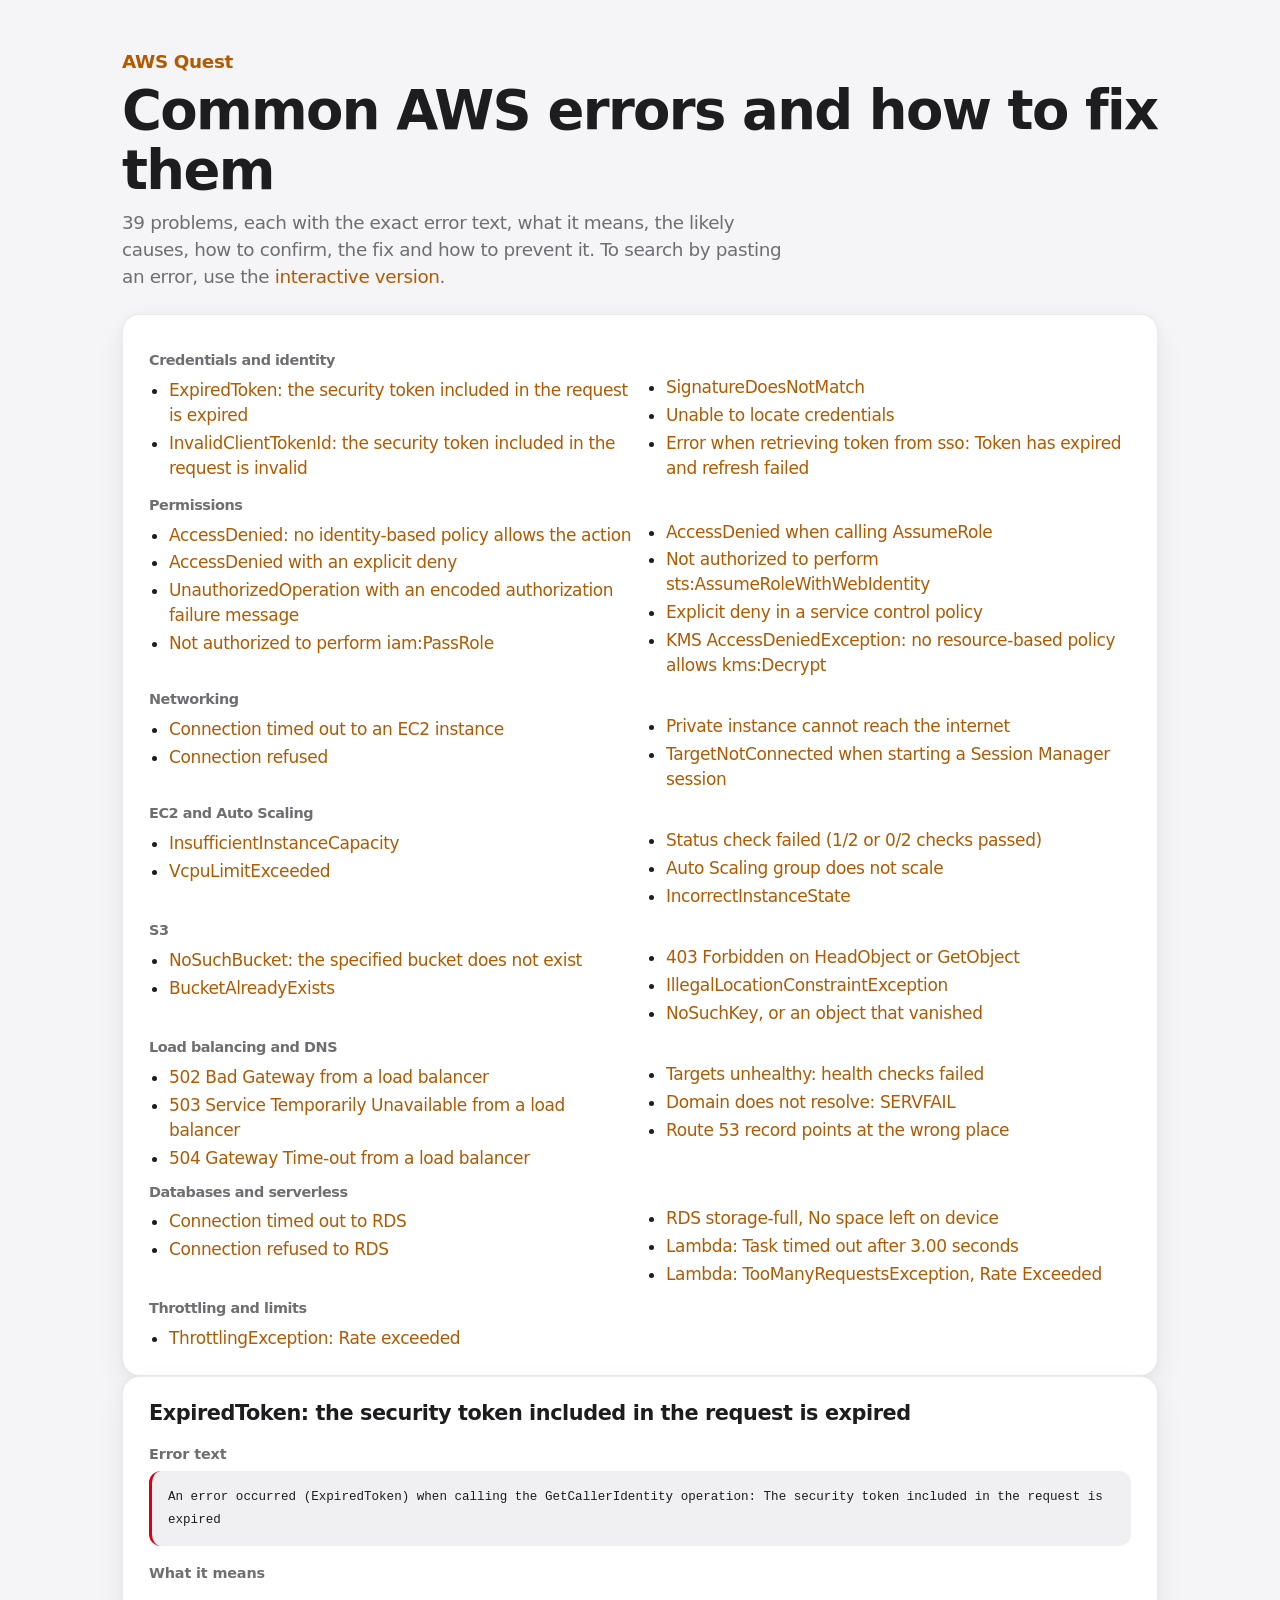
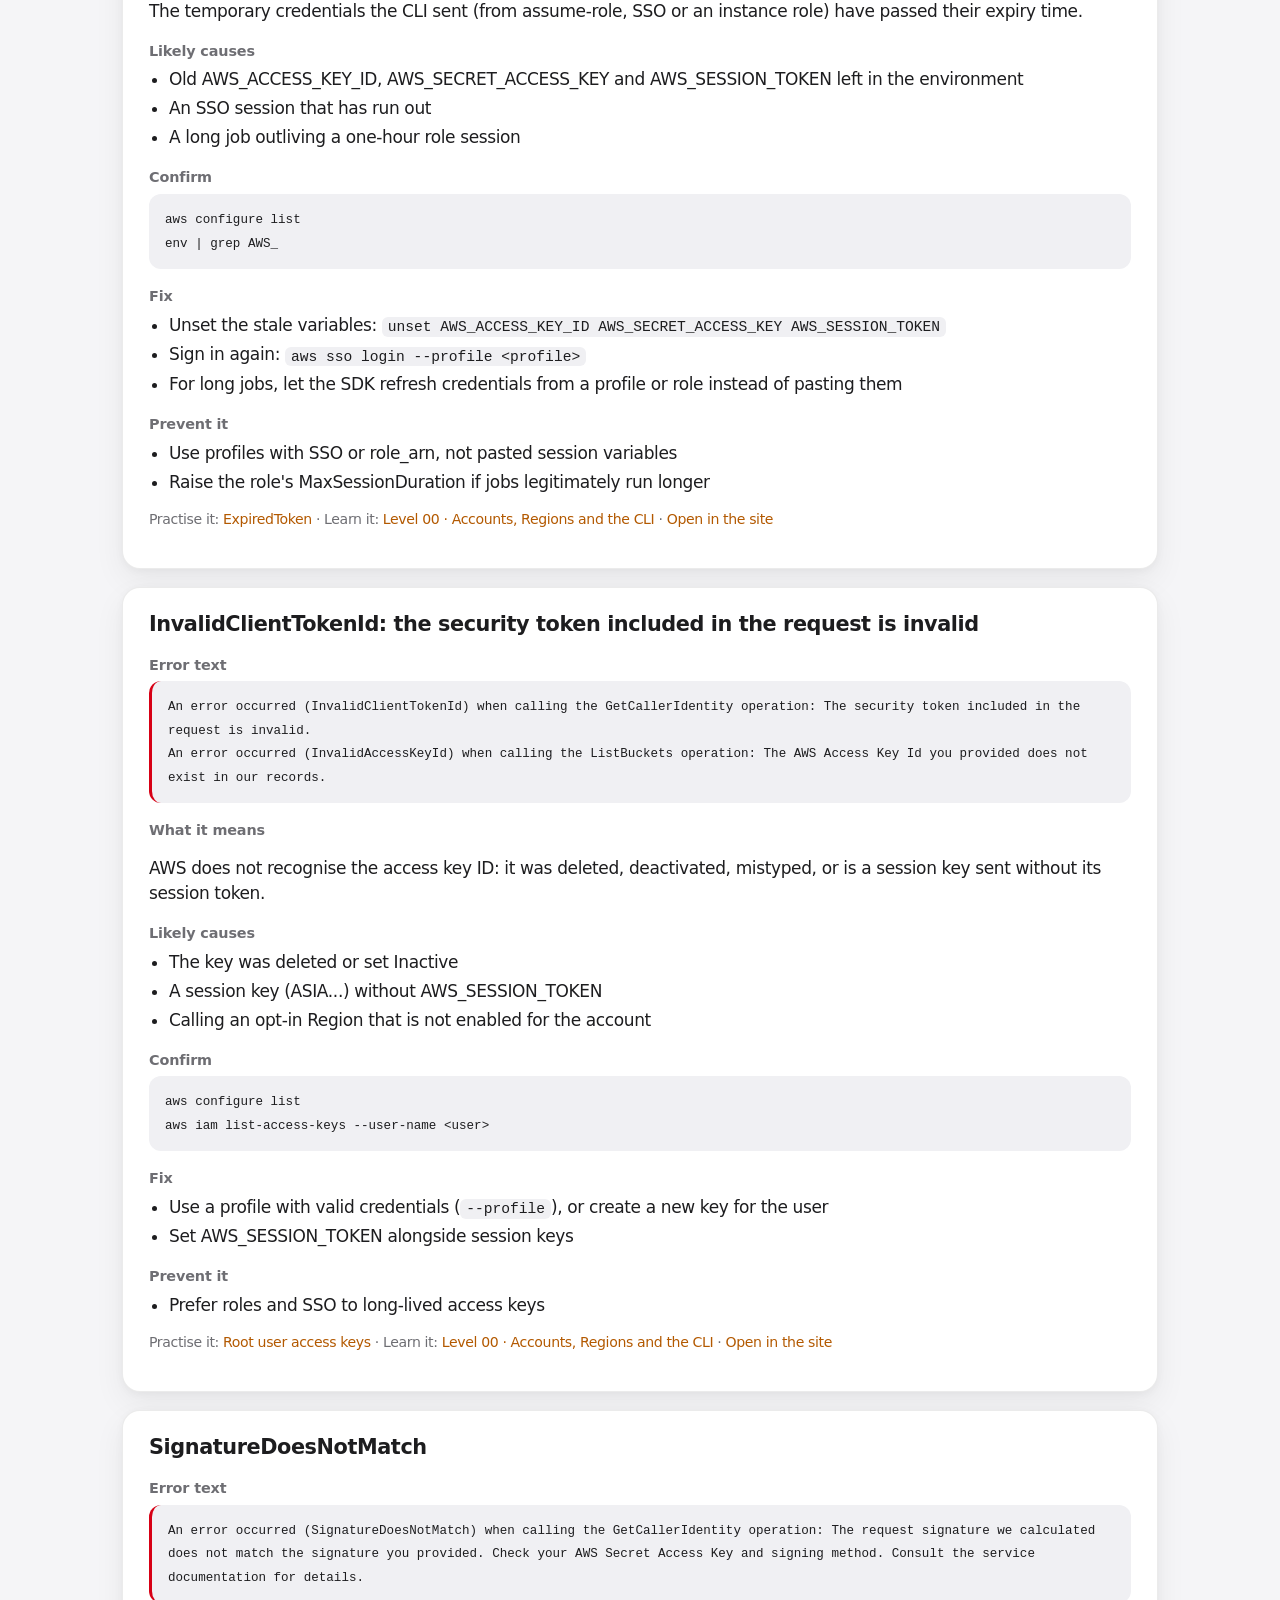
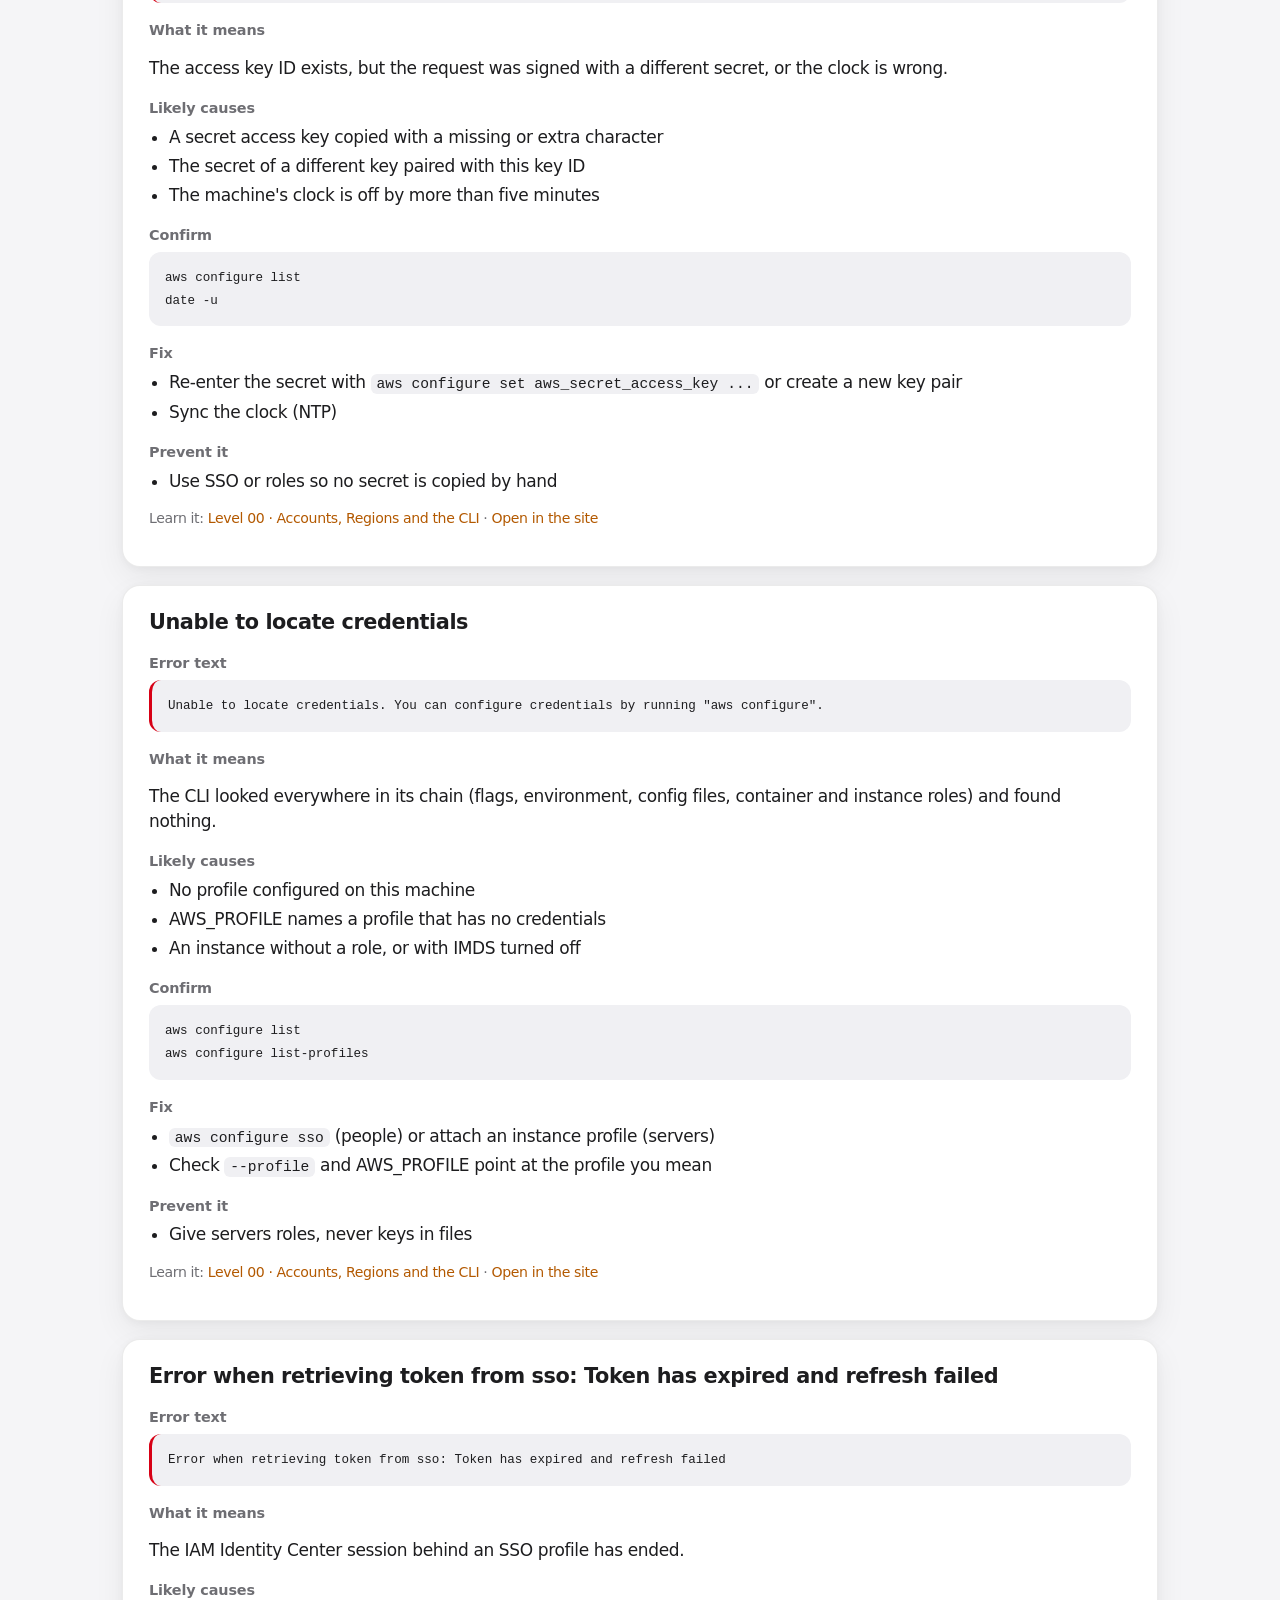
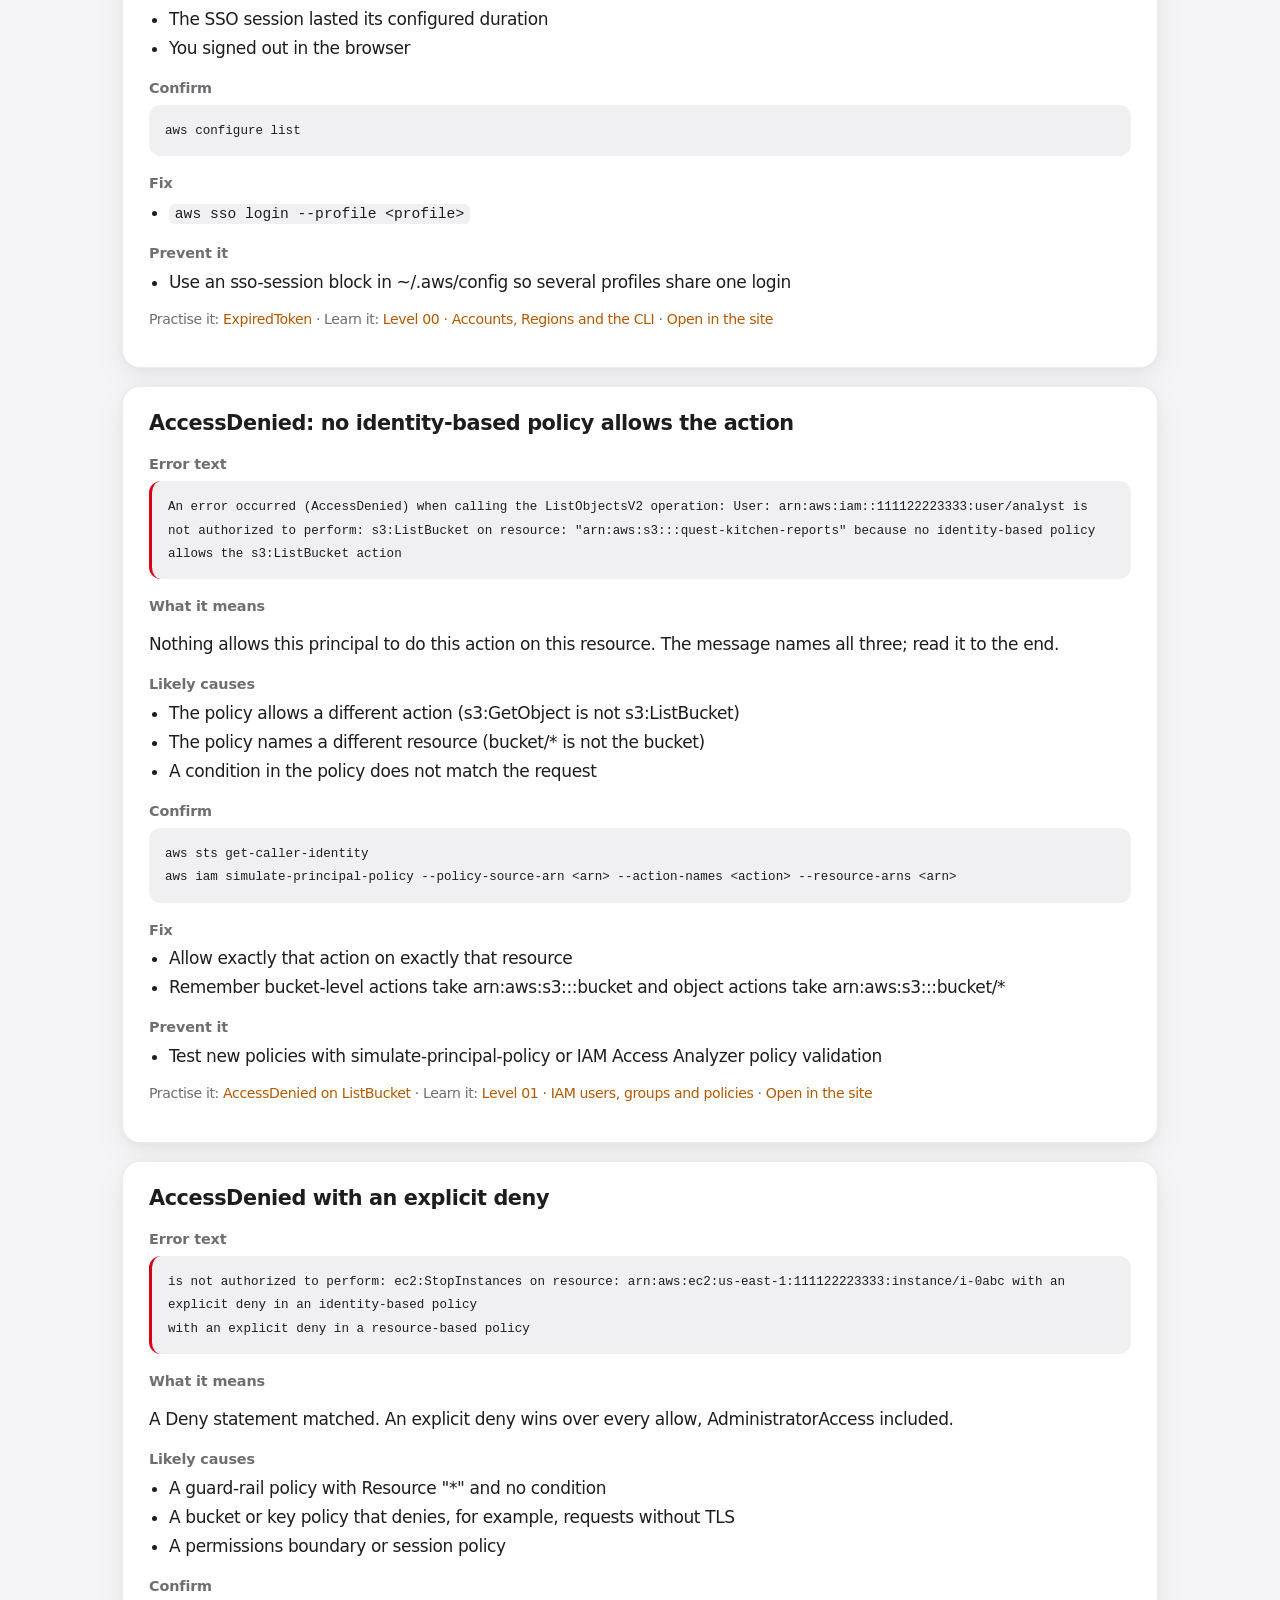
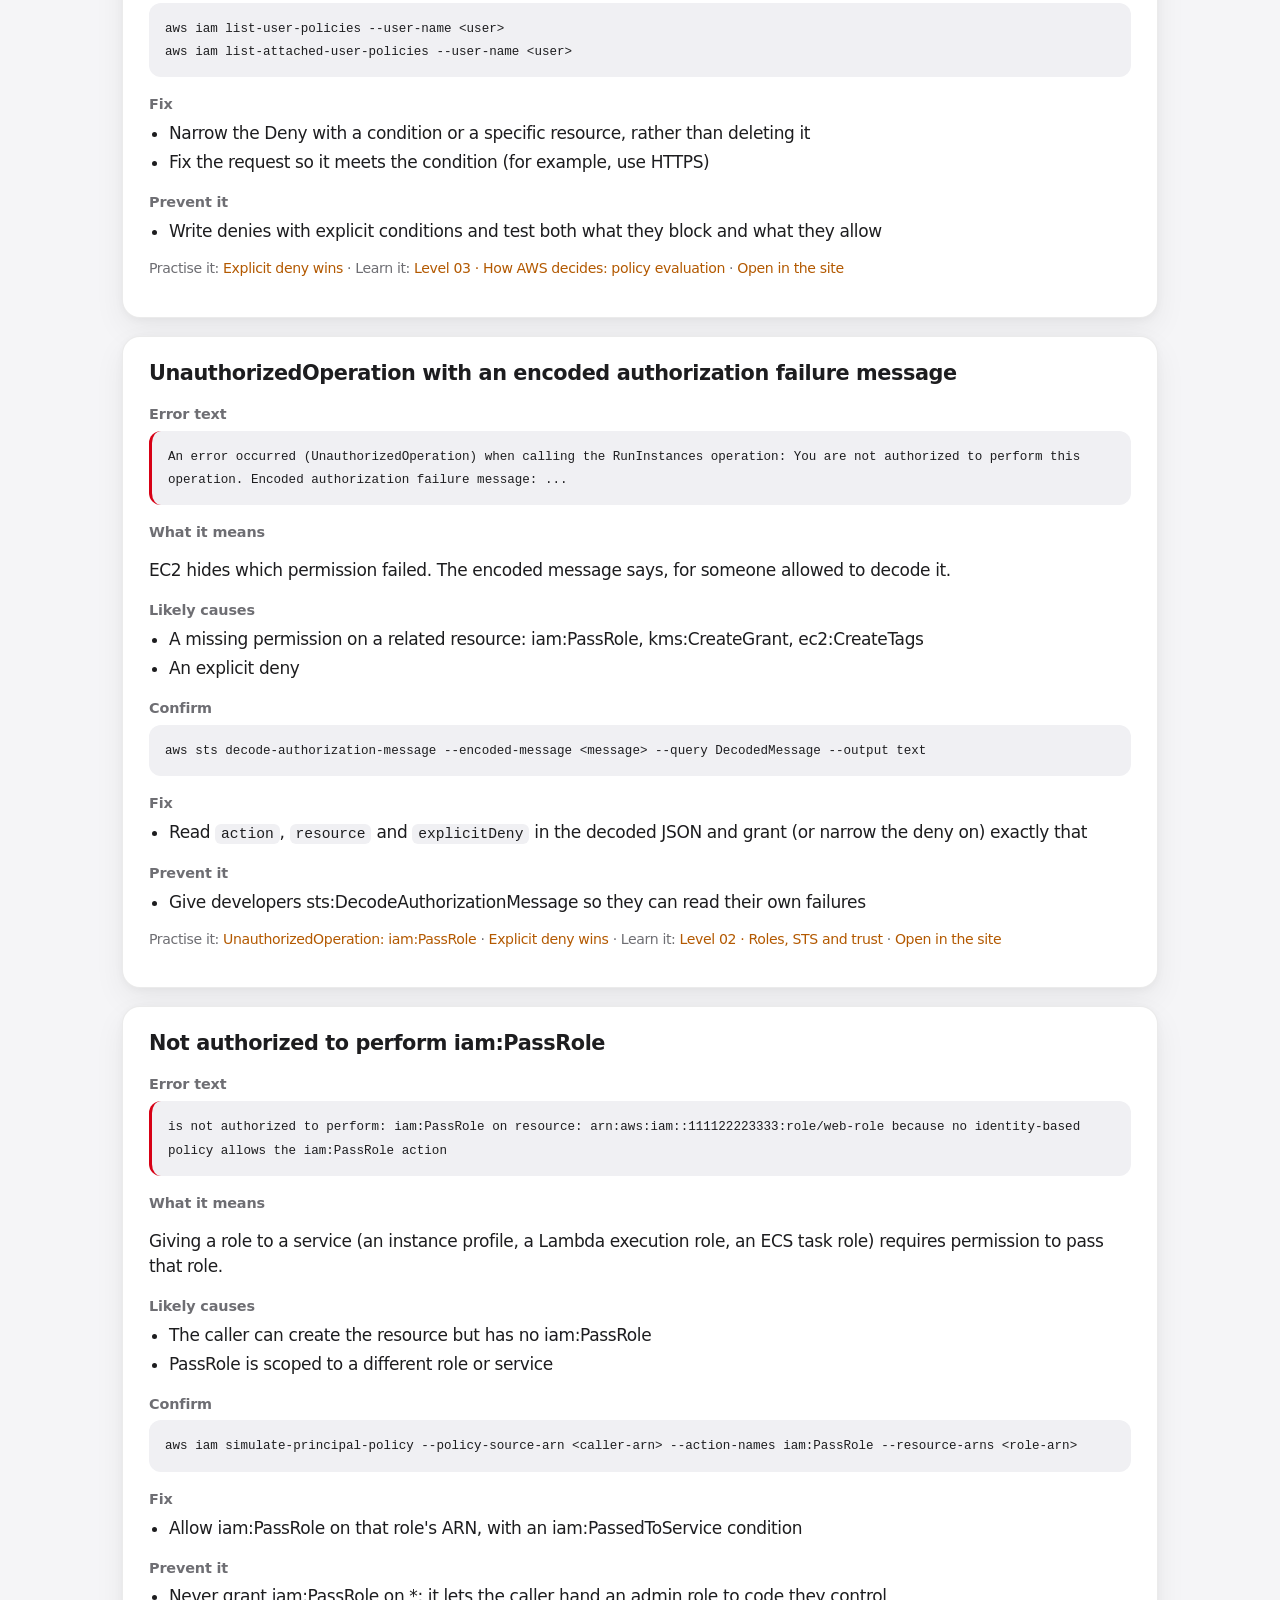
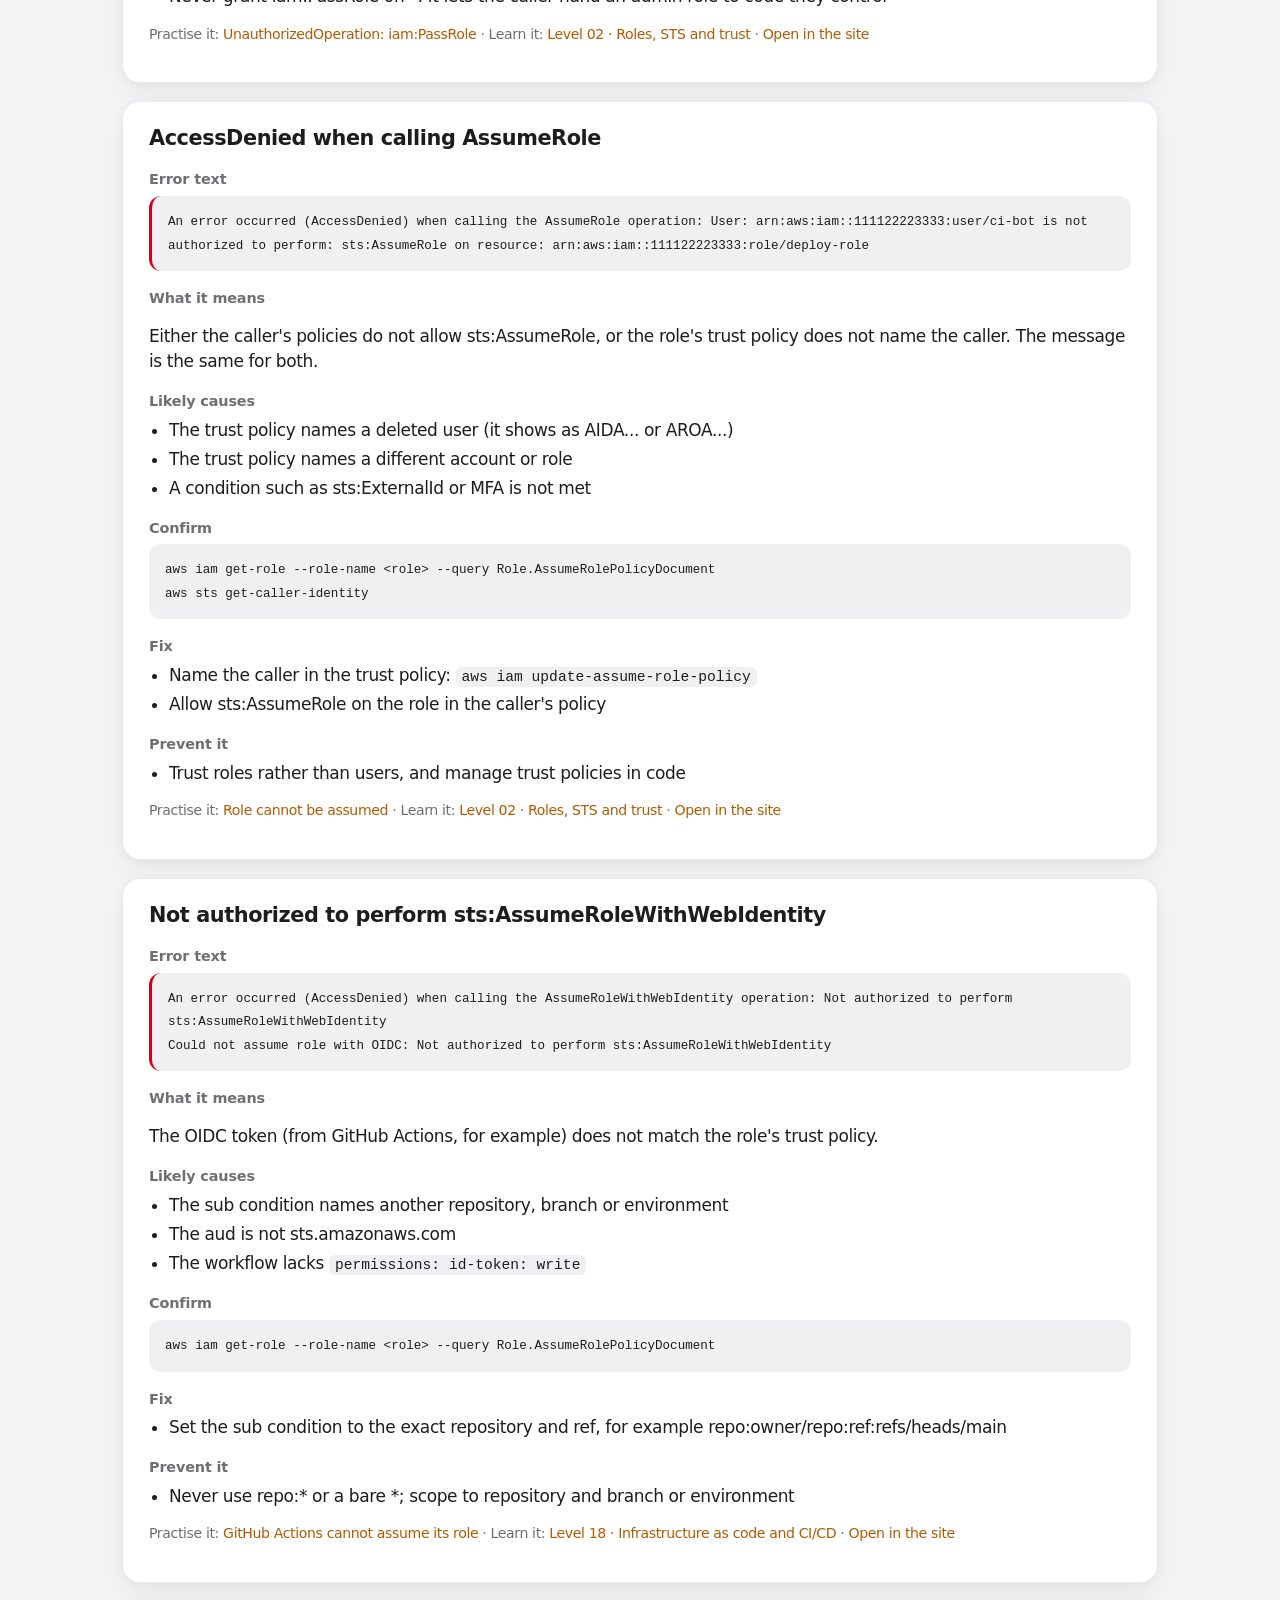
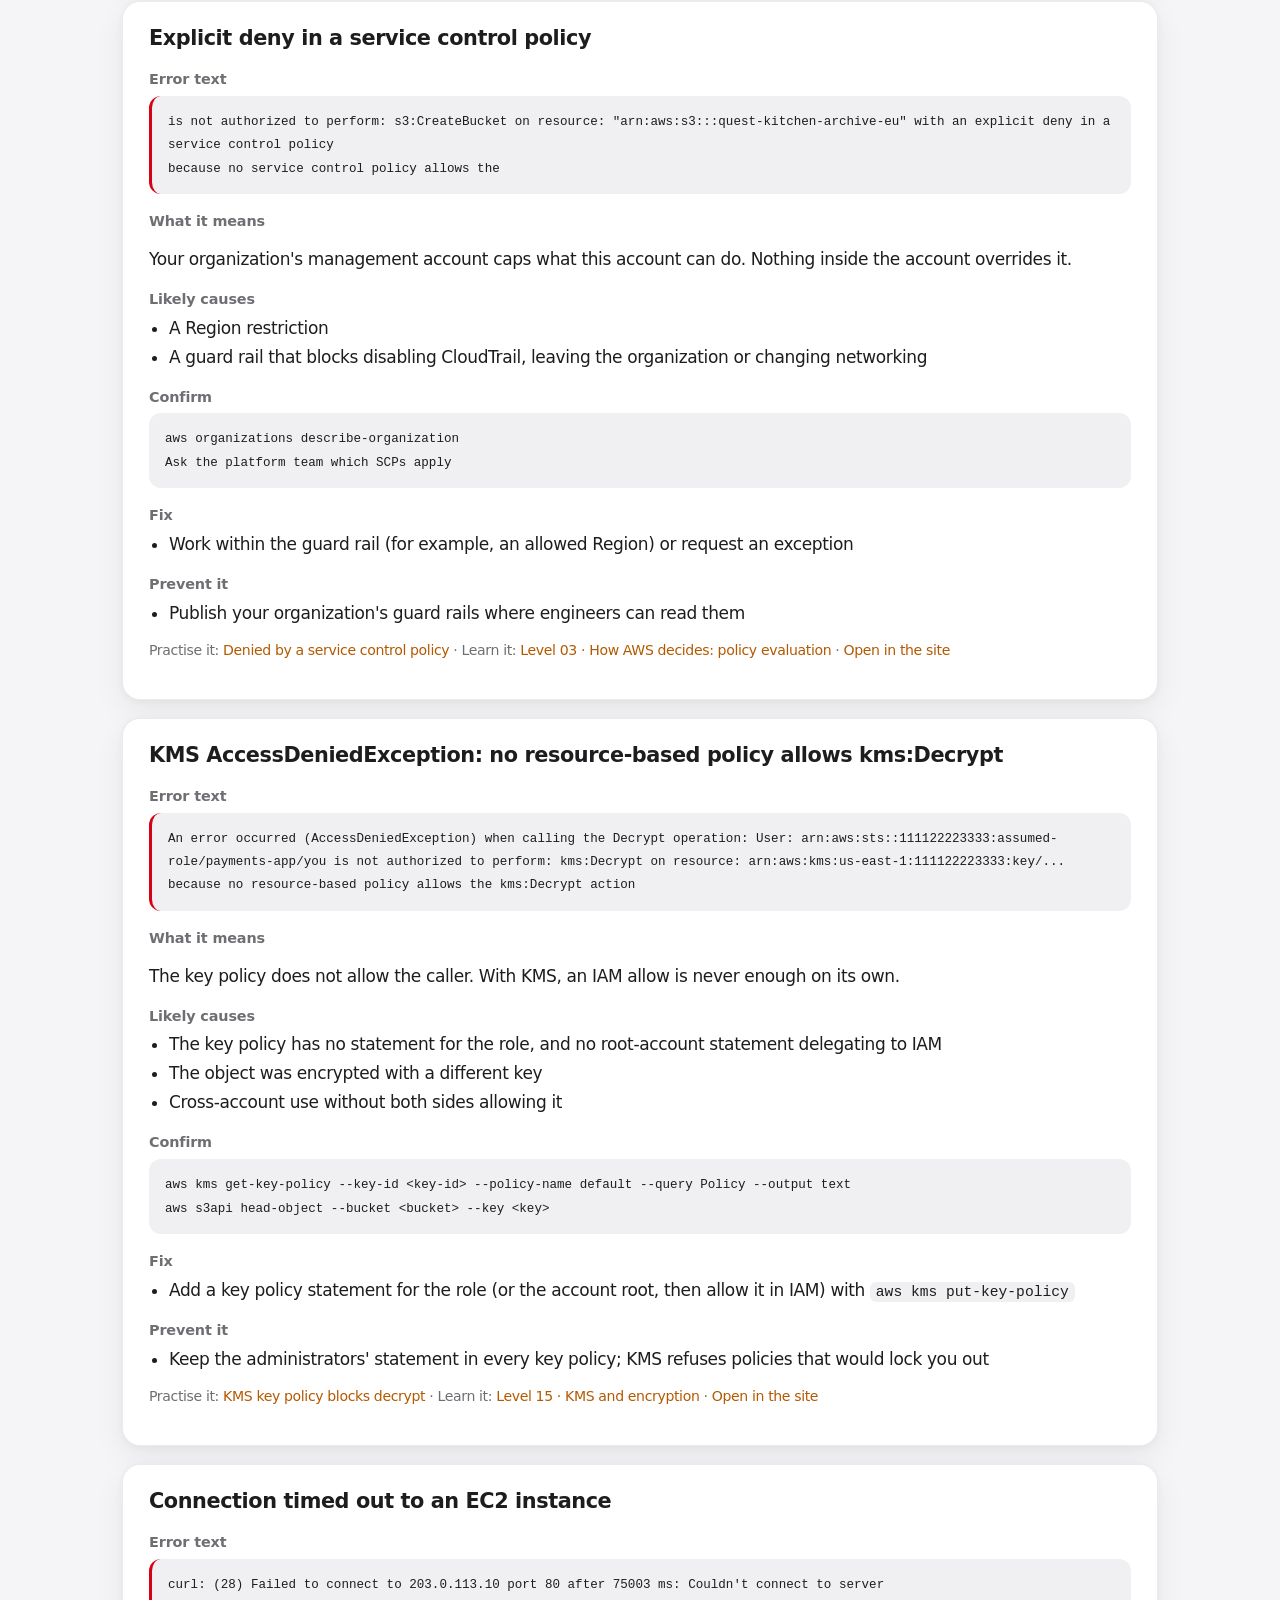
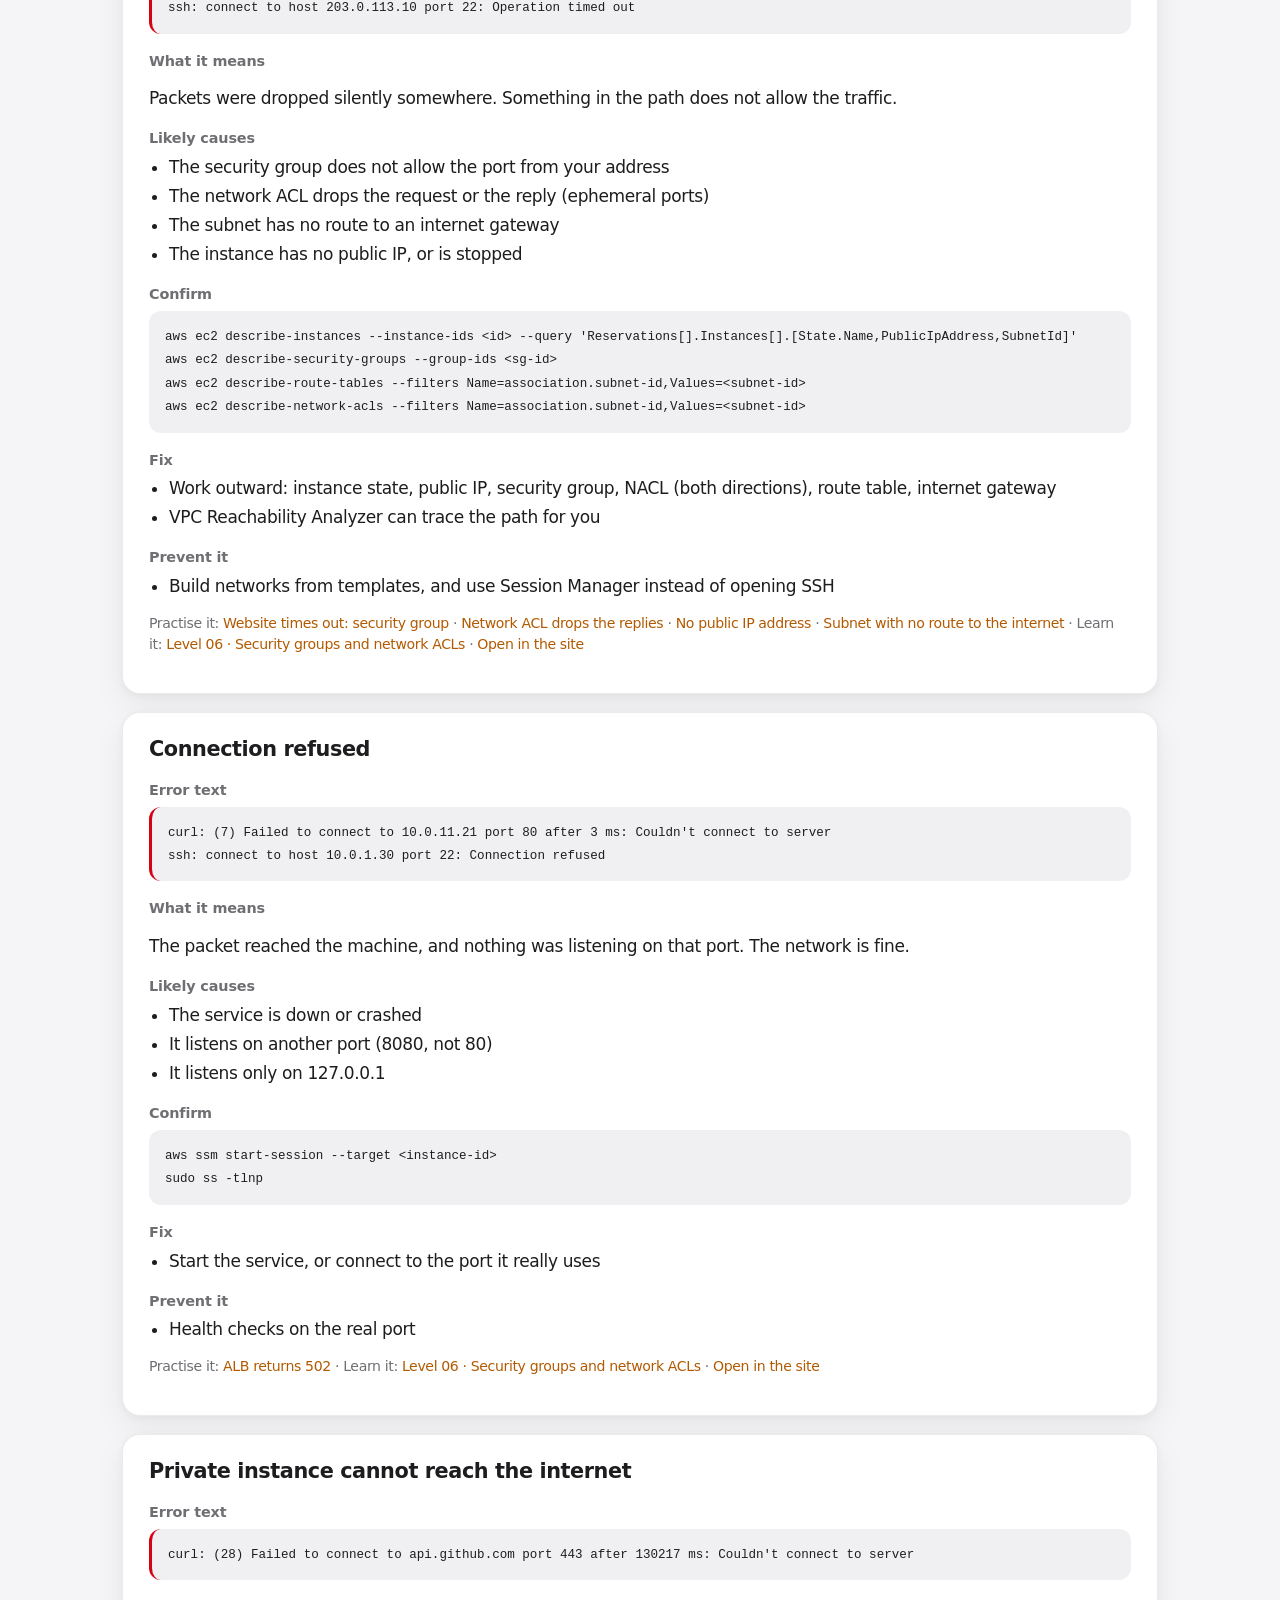
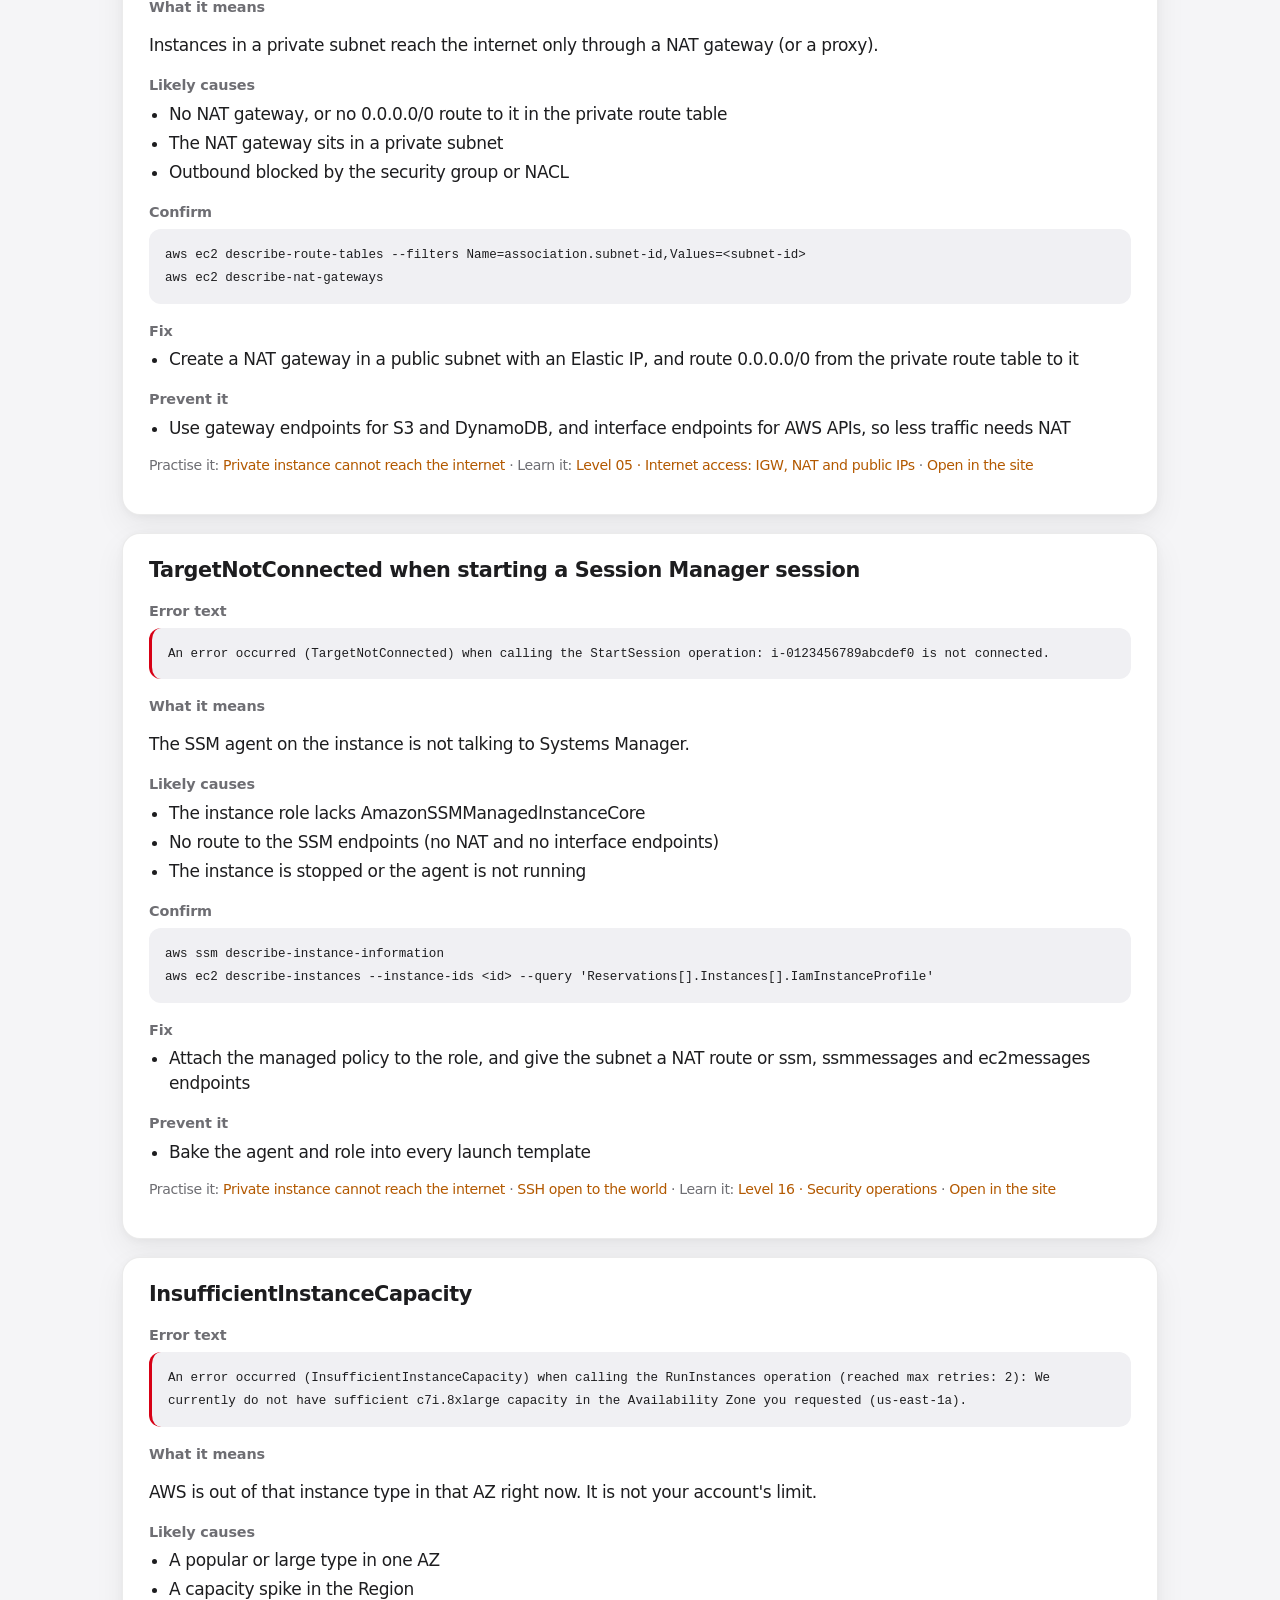
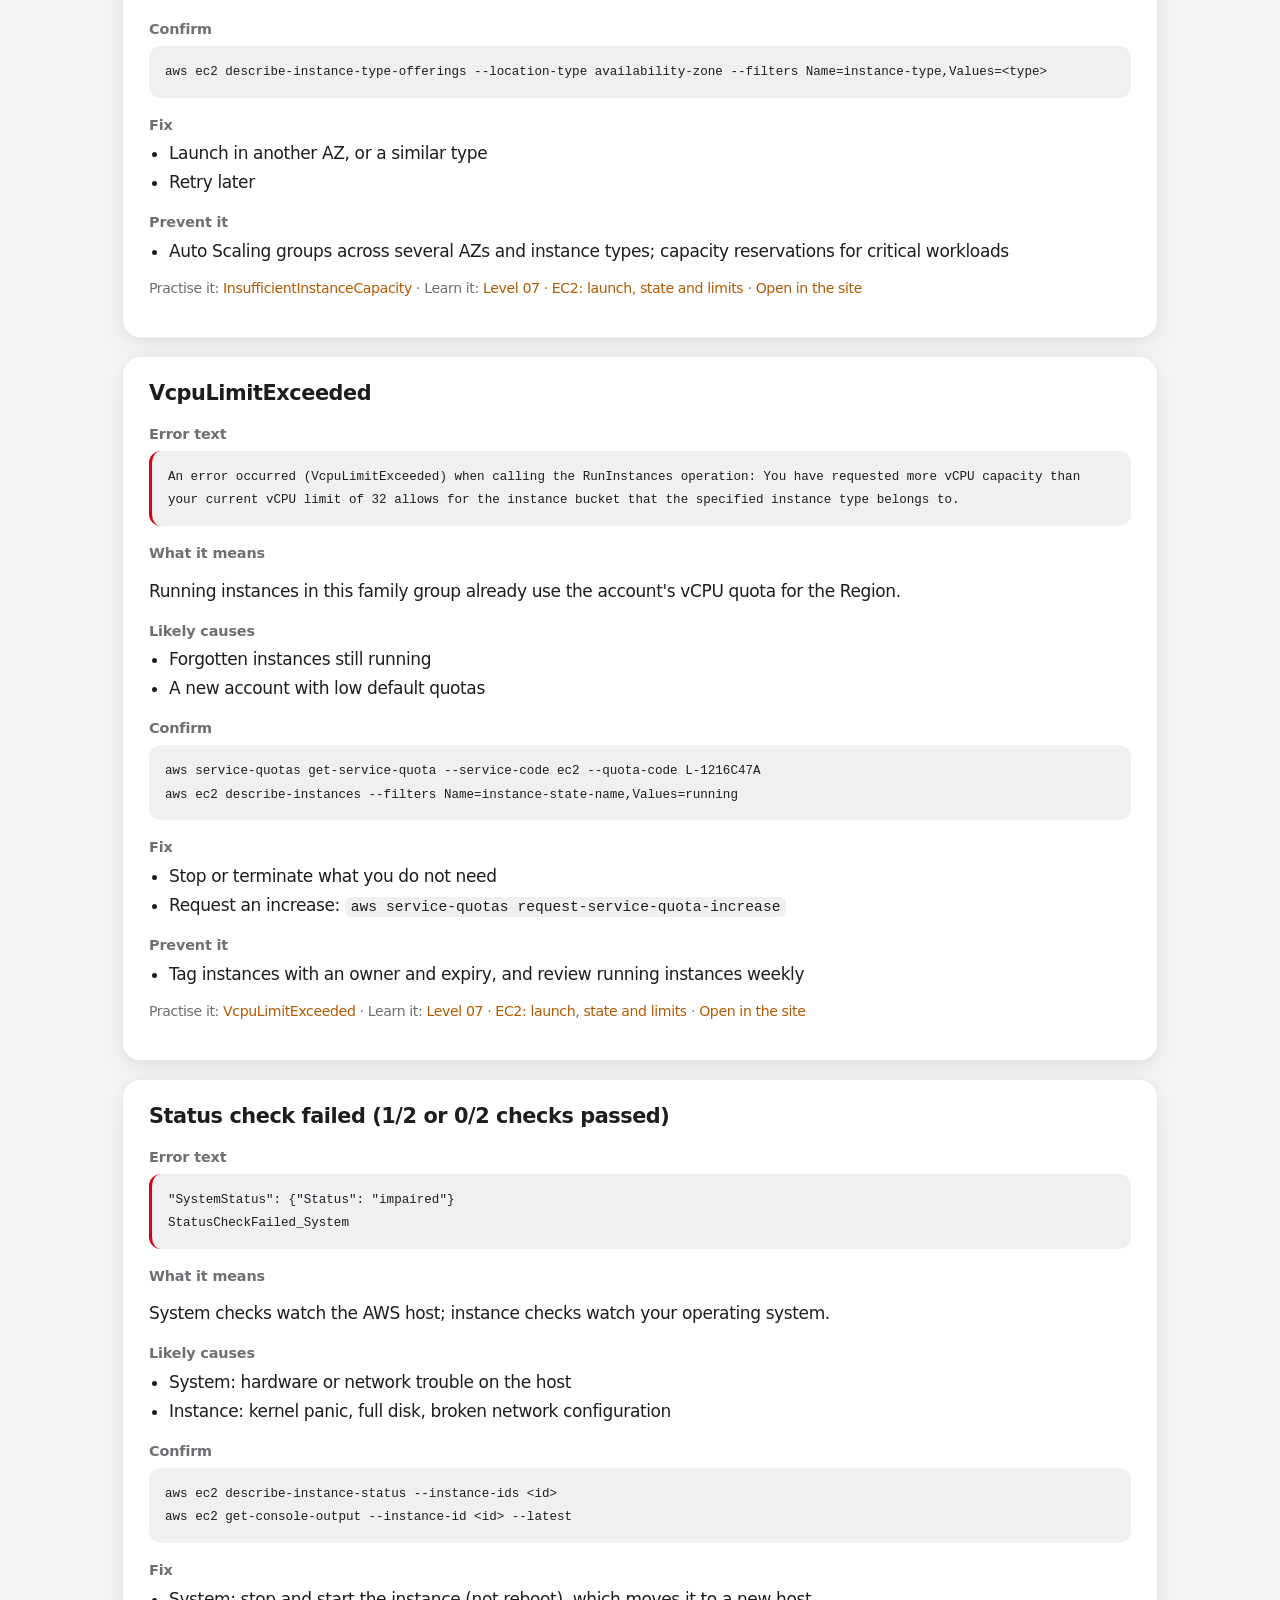
==== site/problems.html @ a62d34b9 "Add the AWS Quest site: simulated account, policy X-ray, troubleshooting reference A static site in " ====
<!doctype html>
<html lang="en">
<head>
  <meta charset="utf-8">
  <meta name="viewport" content="width=device-width, initial-scale=1">
  <meta http-equiv="Content-Security-Policy" content="default-src 'self'; script-src 'self'; style-src 'self'; img-src 'self' data:; connect-src 'none'; base-uri 'none'; form-action 'none'">
  <title>Common AWS errors and how to fix them · AWS Quest</title>
  <meta name="description" content="What common AWS errors mean and how to fix them: AccessDenied, ExpiredToken, UnauthorizedOperation, iam:PassRole, connection timeouts, ALB 502/503/504, NoSuchBucket, KMS AccessDeniedException, Lambda timeouts and more.">
  <meta property="og:type" content="article">
  <meta property="og:title" content="Common AWS errors and how to fix them">
  <meta property="og:description" content="Each AWS error with its exact text, cause, how to confirm, the fix and how to prevent it.">
  <meta property="og:url" content="https://sandeepkomal.github.io/AWS/problems.html">
  <link rel="canonical" href="https://sandeepkomal.github.io/AWS/problems.html">
  <link rel="stylesheet" href="style.css">
  <link rel="icon" href="logo.svg" type="image/svg+xml">
</head>
<body>
<main class="wrap problems">
<p class="eyebrow"><a href="index.html">AWS Quest</a></p>
<h1>Common AWS errors and how to fix them</h1>
<p class="lede">39 problems, each with the exact error text, what it means, the likely causes, how to confirm, the fix and how to prevent it. To search by pasting an error, use the <a href="index.html#doctor">interactive version</a>.</p>
<nav class="card problems-index" aria-label="Problems">
<h2>Credentials and identity</h2>
<ul><li><a href="#expired-token">ExpiredToken: the security token included in the request is expired</a></li><li><a href="#invalid-client-token-id">InvalidClientTokenId: the security token included in the request is invalid</a></li><li><a href="#signature-mismatch">SignatureDoesNotMatch</a></li><li><a href="#unable-to-locate-credentials">Unable to locate credentials</a></li><li><a href="#sso-token-expired">Error when retrieving token from sso: Token has expired and refresh failed</a></li></ul>
<h2>Permissions</h2>
<ul><li><a href="#access-denied-identity">AccessDenied: no identity-based policy allows the action</a></li><li><a href="#access-denied-explicit">AccessDenied with an explicit deny</a></li><li><a href="#unauthorized-operation-encoded">UnauthorizedOperation with an encoded authorization failure message</a></li><li><a href="#passrole">Not authorized to perform iam:PassRole</a></li><li><a href="#assume-role-denied">AccessDenied when calling AssumeRole</a></li><li><a href="#web-identity-denied">Not authorized to perform sts:AssumeRoleWithWebIdentity</a></li><li><a href="#scp-denied">Explicit deny in a service control policy</a></li><li><a href="#kms-access-denied">KMS AccessDeniedException: no resource-based policy allows kms:Decrypt</a></li></ul>
<h2>Networking</h2>
<ul><li><a href="#connection-timed-out">Connection timed out to an EC2 instance</a></li><li><a href="#connection-refused">Connection refused</a></li><li><a href="#nat-no-internet">Private instance cannot reach the internet</a></li><li><a href="#ssm-not-connected">TargetNotConnected when starting a Session Manager session</a></li></ul>
<h2>EC2 and Auto Scaling</h2>
<ul><li><a href="#insufficient-capacity">InsufficientInstanceCapacity</a></li><li><a href="#vcpu-limit">VcpuLimitExceeded</a></li><li><a href="#status-check-failed">Status check failed (1/2 or 0/2 checks passed)</a></li><li><a href="#asg-not-scaling">Auto Scaling group does not scale</a></li><li><a href="#incorrect-instance-state">IncorrectInstanceState</a></li></ul>
<h2>S3</h2>
<ul><li><a href="#no-such-bucket">NoSuchBucket: the specified bucket does not exist</a></li><li><a href="#bucket-already-exists">BucketAlreadyExists</a></li><li><a href="#s3-403-forbidden">403 Forbidden on HeadObject or GetObject</a></li><li><a href="#illegal-location-constraint">IllegalLocationConstraintException</a></li><li><a href="#no-such-key">NoSuchKey, or an object that vanished</a></li></ul>
<h2>Load balancing and DNS</h2>
<ul><li><a href="#elb-502">502 Bad Gateway from a load balancer</a></li><li><a href="#elb-503">503 Service Temporarily Unavailable from a load balancer</a></li><li><a href="#elb-504">504 Gateway Time-out from a load balancer</a></li><li><a href="#target-unhealthy">Targets unhealthy: health checks failed</a></li><li><a href="#dns-servfail">Domain does not resolve: SERVFAIL</a></li><li><a href="#dns-old-address">Route 53 record points at the wrong place</a></li></ul>
<h2>Databases and serverless</h2>
<ul><li><a href="#rds-timeout">Connection timed out to RDS</a></li><li><a href="#rds-refused">Connection refused to RDS</a></li><li><a href="#rds-storage-full">RDS storage-full, No space left on device</a></li><li><a href="#lambda-timeout">Lambda: Task timed out after 3.00 seconds</a></li><li><a href="#lambda-throttled">Lambda: TooManyRequestsException, Rate Exceeded</a></li></ul>
<h2>Throttling and limits</h2>
<ul><li><a href="#throttling">ThrottlingException: Rate exceeded</a></li></ul>
</nav>
<section class="card problem" id="expired-token">
<h3>ExpiredToken: the security token included in the request is expired</h3>
<h4>Error text</h4>
<pre class="error-text"><code>An error occurred (ExpiredToken) when calling the GetCallerIdentity operation: The security token included in the request is expired</code></pre>
<h4>What it means</h4>
<p>The temporary credentials the CLI sent (from assume-role, SSO or an instance role) have passed their expiry time.</p>
<h4>Likely causes</h4>
<ul><li>Old AWS_ACCESS_KEY_ID, AWS_SECRET_ACCESS_KEY and AWS_SESSION_TOKEN left in the environment</li><li>An SSO session that has run out</li><li>A long job outliving a one-hour role session</li></ul>
<h4>Confirm</h4>
<pre><code>aws configure list
env | grep AWS_</code></pre>
<h4>Fix</h4>
<ul><li>Unset the stale variables: <code>unset AWS_ACCESS_KEY_ID AWS_SECRET_ACCESS_KEY AWS_SESSION_TOKEN</code></li><li>Sign in again: <code>aws sso login --profile &lt;profile&gt;</code></li><li>For long jobs, let the SDK refresh credentials from a profile or role instead of pasting them</li></ul>
<h4>Prevent it</h4>
<ul><li>Use profiles with SSO or role_arn, not pasted session variables</li><li>Raise the role's MaxSessionDuration if jobs legitimately run longer</li></ul>
<p class="note">Practise it: <a href="index.html#play/expired">ExpiredToken</a> · Learn it: <a href="index.html#level-00">Level 00 · Accounts, Regions and the CLI</a> · <a href="index.html#fix/expired-token">Open in the site</a></p>
</section>
<section class="card problem" id="invalid-client-token-id">
<h3>InvalidClientTokenId: the security token included in the request is invalid</h3>
<h4>Error text</h4>
<pre class="error-text"><code>An error occurred (InvalidClientTokenId) when calling the GetCallerIdentity operation: The security token included in the request is invalid.
An error occurred (InvalidAccessKeyId) when calling the ListBuckets operation: The AWS Access Key Id you provided does not exist in our records.</code></pre>
<h4>What it means</h4>
<p>AWS does not recognise the access key ID: it was deleted, deactivated, mistyped, or is a session key sent without its session token.</p>
<h4>Likely causes</h4>
<ul><li>The key was deleted or set Inactive</li><li>A session key (ASIA...) without AWS_SESSION_TOKEN</li><li>Calling an opt-in Region that is not enabled for the account</li></ul>
<h4>Confirm</h4>
<pre><code>aws configure list
aws iam list-access-keys --user-name &lt;user&gt;</code></pre>
<h4>Fix</h4>
<ul><li>Use a profile with valid credentials (<code>--profile</code>), or create a new key for the user</li><li>Set AWS_SESSION_TOKEN alongside session keys</li></ul>
<h4>Prevent it</h4>
<ul><li>Prefer roles and SSO to long-lived access keys</li></ul>
<p class="note">Practise it: <a href="index.html#play/rootkeys">Root user access keys</a> · Learn it: <a href="index.html#level-00">Level 00 · Accounts, Regions and the CLI</a> · <a href="index.html#fix/invalid-client-token-id">Open in the site</a></p>
</section>
<section class="card problem" id="signature-mismatch">
<h3>SignatureDoesNotMatch</h3>
<h4>Error text</h4>
<pre class="error-text"><code>An error occurred (SignatureDoesNotMatch) when calling the GetCallerIdentity operation: The request signature we calculated does not match the signature you provided. Check your AWS Secret Access Key and signing method. Consult the service documentation for details.</code></pre>
<h4>What it means</h4>
<p>The access key ID exists, but the request was signed with a different secret, or the clock is wrong.</p>
<h4>Likely causes</h4>
<ul><li>A secret access key copied with a missing or extra character</li><li>The secret of a different key paired with this key ID</li><li>The machine's clock is off by more than five minutes</li></ul>
<h4>Confirm</h4>
<pre><code>aws configure list
date -u</code></pre>
<h4>Fix</h4>
<ul><li>Re-enter the secret with <code>aws configure set aws_secret_access_key ...</code> or create a new key pair</li><li>Sync the clock (NTP)</li></ul>
<h4>Prevent it</h4>
<ul><li>Use SSO or roles so no secret is copied by hand</li></ul>
<p class="note">Learn it: <a href="index.html#level-00">Level 00 · Accounts, Regions and the CLI</a> · <a href="index.html#fix/signature-mismatch">Open in the site</a></p>
</section>
<section class="card problem" id="unable-to-locate-credentials">
<h3>Unable to locate credentials</h3>
<h4>Error text</h4>
<pre class="error-text"><code>Unable to locate credentials. You can configure credentials by running &quot;aws configure&quot;.</code></pre>
<h4>What it means</h4>
<p>The CLI looked everywhere in its chain (flags, environment, config files, container and instance roles) and found nothing.</p>
<h4>Likely causes</h4>
<ul><li>No profile configured on this machine</li><li>AWS_PROFILE names a profile that has no credentials</li><li>An instance without a role, or with IMDS turned off</li></ul>
<h4>Confirm</h4>
<pre><code>aws configure list
aws configure list-profiles</code></pre>
<h4>Fix</h4>
<ul><li><code>aws configure sso</code> (people) or attach an instance profile (servers)</li><li>Check <code>--profile</code> and AWS_PROFILE point at the profile you mean</li></ul>
<h4>Prevent it</h4>
<ul><li>Give servers roles, never keys in files</li></ul>
<p class="note">Learn it: <a href="index.html#level-00">Level 00 · Accounts, Regions and the CLI</a> · <a href="index.html#fix/unable-to-locate-credentials">Open in the site</a></p>
</section>
<section class="card problem" id="sso-token-expired">
<h3>Error when retrieving token from sso: Token has expired and refresh failed</h3>
<h4>Error text</h4>
<pre class="error-text"><code>Error when retrieving token from sso: Token has expired and refresh failed</code></pre>
<h4>What it means</h4>
<p>The IAM Identity Center session behind an SSO profile has ended.</p>
<h4>Likely causes</h4>
<ul><li>The SSO session lasted its configured duration</li><li>You signed out in the browser</li></ul>
<h4>Confirm</h4>
<pre><code>aws configure list</code></pre>
<h4>Fix</h4>
<ul><li><code>aws sso login --profile &lt;profile&gt;</code></li></ul>
<h4>Prevent it</h4>
<ul><li>Use an sso-session block in ~/.aws/config so several profiles share one login</li></ul>
<p class="note">Practise it: <a href="index.html#play/expired">ExpiredToken</a> · Learn it: <a href="index.html#level-00">Level 00 · Accounts, Regions and the CLI</a> · <a href="index.html#fix/sso-token-expired">Open in the site</a></p>
</section>
<section class="card problem" id="access-denied-identity">
<h3>AccessDenied: no identity-based policy allows the action</h3>
<h4>Error text</h4>
<pre class="error-text"><code>An error occurred (AccessDenied) when calling the ListObjectsV2 operation: User: arn:aws:iam::111122223333:user/analyst is not authorized to perform: s3:ListBucket on resource: &quot;arn:aws:s3:::quest-kitchen-reports&quot; because no identity-based policy allows the s3:ListBucket action</code></pre>
<h4>What it means</h4>
<p>Nothing allows this principal to do this action on this resource. The message names all three; read it to the end.</p>
<h4>Likely causes</h4>
<ul><li>The policy allows a different action (s3:GetObject is not s3:ListBucket)</li><li>The policy names a different resource (bucket/* is not the bucket)</li><li>A condition in the policy does not match the request</li></ul>
<h4>Confirm</h4>
<pre><code>aws sts get-caller-identity
aws iam simulate-principal-policy --policy-source-arn &lt;arn&gt; --action-names &lt;action&gt; --resource-arns &lt;arn&gt;</code></pre>
<h4>Fix</h4>
<ul><li>Allow exactly that action on exactly that resource</li><li>Remember bucket-level actions take arn:aws:s3:::bucket and object actions take arn:aws:s3:::bucket/*</li></ul>
<h4>Prevent it</h4>
<ul><li>Test new policies with simulate-principal-policy or IAM Access Analyzer policy validation</li></ul>
<p class="note">Practise it: <a href="index.html#play/s3list">AccessDenied on ListBucket</a> · Learn it: <a href="index.html#level-01">Level 01 · IAM users, groups and policies</a> · <a href="index.html#fix/access-denied-identity">Open in the site</a></p>
</section>
<section class="card problem" id="access-denied-explicit">
<h3>AccessDenied with an explicit deny</h3>
<h4>Error text</h4>
<pre class="error-text"><code>is not authorized to perform: ec2:StopInstances on resource: arn:aws:ec2:us-east-1:111122223333:instance/i-0abc with an explicit deny in an identity-based policy
with an explicit deny in a resource-based policy</code></pre>
<h4>What it means</h4>
<p>A Deny statement matched. An explicit deny wins over every allow, AdministratorAccess included.</p>
<h4>Likely causes</h4>
<ul><li>A guard-rail policy with Resource &quot;*&quot; and no condition</li><li>A bucket or key policy that denies, for example, requests without TLS</li><li>A permissions boundary or session policy</li></ul>
<h4>Confirm</h4>
<pre><code>aws iam list-user-policies --user-name &lt;user&gt;
aws iam list-attached-user-policies --user-name &lt;user&gt;</code></pre>
<h4>Fix</h4>
<ul><li>Narrow the Deny with a condition or a specific resource, rather than deleting it</li><li>Fix the request so it meets the condition (for example, use HTTPS)</li></ul>
<h4>Prevent it</h4>
<ul><li>Write denies with explicit conditions and test both what they block and what they allow</li></ul>
<p class="note">Practise it: <a href="index.html#play/explicitdeny">Explicit deny wins</a> · Learn it: <a href="index.html#level-03">Level 03 · How AWS decides: policy evaluation</a> · <a href="index.html#fix/access-denied-explicit">Open in the site</a></p>
</section>
<section class="card problem" id="unauthorized-operation-encoded">
<h3>UnauthorizedOperation with an encoded authorization failure message</h3>
<h4>Error text</h4>
<pre class="error-text"><code>An error occurred (UnauthorizedOperation) when calling the RunInstances operation: You are not authorized to perform this operation. Encoded authorization failure message: ...</code></pre>
<h4>What it means</h4>
<p>EC2 hides which permission failed. The encoded message says, for someone allowed to decode it.</p>
<h4>Likely causes</h4>
<ul><li>A missing permission on a related resource: iam:PassRole, kms:CreateGrant, ec2:CreateTags</li><li>An explicit deny</li></ul>
<h4>Confirm</h4>
<pre><code>aws sts decode-authorization-message --encoded-message &lt;message&gt; --query DecodedMessage --output text</code></pre>
<h4>Fix</h4>
<ul><li>Read <code>action</code>, <code>resource</code> and <code>explicitDeny</code> in the decoded JSON and grant (or narrow the deny on) exactly that</li></ul>
<h4>Prevent it</h4>
<ul><li>Give developers sts:DecodeAuthorizationMessage so they can read their own failures</li></ul>
<p class="note">Practise it: <a href="index.html#play/passrole">UnauthorizedOperation: iam:PassRole</a> · <a href="index.html#play/explicitdeny">Explicit deny wins</a> · Learn it: <a href="index.html#level-02">Level 02 · Roles, STS and trust</a> · <a href="index.html#fix/unauthorized-operation-encoded">Open in the site</a></p>
</section>
<section class="card problem" id="passrole">
<h3>Not authorized to perform iam:PassRole</h3>
<h4>Error text</h4>
<pre class="error-text"><code>is not authorized to perform: iam:PassRole on resource: arn:aws:iam::111122223333:role/web-role because no identity-based policy allows the iam:PassRole action</code></pre>
<h4>What it means</h4>
<p>Giving a role to a service (an instance profile, a Lambda execution role, an ECS task role) requires permission to pass that role.</p>
<h4>Likely causes</h4>
<ul><li>The caller can create the resource but has no iam:PassRole</li><li>PassRole is scoped to a different role or service</li></ul>
<h4>Confirm</h4>
<pre><code>aws iam simulate-principal-policy --policy-source-arn &lt;caller-arn&gt; --action-names iam:PassRole --resource-arns &lt;role-arn&gt;</code></pre>
<h4>Fix</h4>
<ul><li>Allow iam:PassRole on that role's ARN, with an iam:PassedToService condition</li></ul>
<h4>Prevent it</h4>
<ul><li>Never grant iam:PassRole on *: it lets the caller hand an admin role to code they control</li></ul>
<p class="note">Practise it: <a href="index.html#play/passrole">UnauthorizedOperation: iam:PassRole</a> · Learn it: <a href="index.html#level-02">Level 02 · Roles, STS and trust</a> · <a href="index.html#fix/passrole">Open in the site</a></p>
</section>
<section class="card problem" id="assume-role-denied">
<h3>AccessDenied when calling AssumeRole</h3>
<h4>Error text</h4>
<pre class="error-text"><code>An error occurred (AccessDenied) when calling the AssumeRole operation: User: arn:aws:iam::111122223333:user/ci-bot is not authorized to perform: sts:AssumeRole on resource: arn:aws:iam::111122223333:role/deploy-role</code></pre>
<h4>What it means</h4>
<p>Either the caller's policies do not allow sts:AssumeRole, or the role's trust policy does not name the caller. The message is the same for both.</p>
<h4>Likely causes</h4>
<ul><li>The trust policy names a deleted user (it shows as AIDA... or AROA...)</li><li>The trust policy names a different account or role</li><li>A condition such as sts:ExternalId or MFA is not met</li></ul>
<h4>Confirm</h4>
<pre><code>aws iam get-role --role-name &lt;role&gt; --query Role.AssumeRolePolicyDocument
aws sts get-caller-identity</code></pre>
<h4>Fix</h4>
<ul><li>Name the caller in the trust policy: <code>aws iam update-assume-role-policy</code></li><li>Allow sts:AssumeRole on the role in the caller's policy</li></ul>
<h4>Prevent it</h4>
<ul><li>Trust roles rather than users, and manage trust policies in code</li></ul>
<p class="note">Practise it: <a href="index.html#play/trust">Role cannot be assumed</a> · Learn it: <a href="index.html#level-02">Level 02 · Roles, STS and trust</a> · <a href="index.html#fix/assume-role-denied">Open in the site</a></p>
</section>
<section class="card problem" id="web-identity-denied">
<h3>Not authorized to perform sts:AssumeRoleWithWebIdentity</h3>
<h4>Error text</h4>
<pre class="error-text"><code>An error occurred (AccessDenied) when calling the AssumeRoleWithWebIdentity operation: Not authorized to perform sts:AssumeRoleWithWebIdentity
Could not assume role with OIDC: Not authorized to perform sts:AssumeRoleWithWebIdentity</code></pre>
<h4>What it means</h4>
<p>The OIDC token (from GitHub Actions, for example) does not match the role's trust policy.</p>
<h4>Likely causes</h4>
<ul><li>The sub condition names another repository, branch or environment</li><li>The aud is not sts.amazonaws.com</li><li>The workflow lacks <code>permissions: id-token: write</code></li></ul>
<h4>Confirm</h4>
<pre><code>aws iam get-role --role-name &lt;role&gt; --query Role.AssumeRolePolicyDocument</code></pre>
<h4>Fix</h4>
<ul><li>Set the sub condition to the exact repository and ref, for example repo:owner/repo:ref:refs/heads/main</li></ul>
<h4>Prevent it</h4>
<ul><li>Never use repo:* or a bare *; scope to repository and branch or environment</li></ul>
<p class="note">Practise it: <a href="index.html#play/oidc">GitHub Actions cannot assume its role</a> · Learn it: <a href="index.html#level-18">Level 18 · Infrastructure as code and CI/CD</a> · <a href="index.html#fix/web-identity-denied">Open in the site</a></p>
</section>
<section class="card problem" id="scp-denied">
<h3>Explicit deny in a service control policy</h3>
<h4>Error text</h4>
<pre class="error-text"><code>is not authorized to perform: s3:CreateBucket on resource: &quot;arn:aws:s3:::quest-kitchen-archive-eu&quot; with an explicit deny in a service control policy
because no service control policy allows the</code></pre>
<h4>What it means</h4>
<p>Your organization's management account caps what this account can do. Nothing inside the account overrides it.</p>
<h4>Likely causes</h4>
<ul><li>A Region restriction</li><li>A guard rail that blocks disabling CloudTrail, leaving the organization or changing networking</li></ul>
<h4>Confirm</h4>
<pre><code>aws organizations describe-organization
Ask the platform team which SCPs apply</code></pre>
<h4>Fix</h4>
<ul><li>Work within the guard rail (for example, an allowed Region) or request an exception</li></ul>
<h4>Prevent it</h4>
<ul><li>Publish your organization's guard rails where engineers can read them</li></ul>
<p class="note">Practise it: <a href="index.html#play/scp">Denied by a service control policy</a> · Learn it: <a href="index.html#level-03">Level 03 · How AWS decides: policy evaluation</a> · <a href="index.html#fix/scp-denied">Open in the site</a></p>
</section>
<section class="card problem" id="kms-access-denied">
<h3>KMS AccessDeniedException: no resource-based policy allows kms:Decrypt</h3>
<h4>Error text</h4>
<pre class="error-text"><code>An error occurred (AccessDeniedException) when calling the Decrypt operation: User: arn:aws:sts::111122223333:assumed-role/payments-app/you is not authorized to perform: kms:Decrypt on resource: arn:aws:kms:us-east-1:111122223333:key/... because no resource-based policy allows the kms:Decrypt action</code></pre>
<h4>What it means</h4>
<p>The key policy does not allow the caller. With KMS, an IAM allow is never enough on its own.</p>
<h4>Likely causes</h4>
<ul><li>The key policy has no statement for the role, and no root-account statement delegating to IAM</li><li>The object was encrypted with a different key</li><li>Cross-account use without both sides allowing it</li></ul>
<h4>Confirm</h4>
<pre><code>aws kms get-key-policy --key-id &lt;key-id&gt; --policy-name default --query Policy --output text
aws s3api head-object --bucket &lt;bucket&gt; --key &lt;key&gt;</code></pre>
<h4>Fix</h4>
<ul><li>Add a key policy statement for the role (or the account root, then allow it in IAM) with <code>aws kms put-key-policy</code></li></ul>
<h4>Prevent it</h4>
<ul><li>Keep the administrators' statement in every key policy; KMS refuses policies that would lock you out</li></ul>
<p class="note">Practise it: <a href="index.html#play/kmsdecrypt">KMS key policy blocks decrypt</a> · Learn it: <a href="index.html#level-15">Level 15 · KMS and encryption</a> · <a href="index.html#fix/kms-access-denied">Open in the site</a></p>
</section>
<section class="card problem" id="connection-timed-out">
<h3>Connection timed out to an EC2 instance</h3>
<h4>Error text</h4>
<pre class="error-text"><code>curl: (28) Failed to connect to 203.0.113.10 port 80 after 75003 ms: Couldn't connect to server
ssh: connect to host 203.0.113.10 port 22: Operation timed out</code></pre>
<h4>What it means</h4>
<p>Packets were dropped silently somewhere. Something in the path does not allow the traffic.</p>
<h4>Likely causes</h4>
<ul><li>The security group does not allow the port from your address</li><li>The network ACL drops the request or the reply (ephemeral ports)</li><li>The subnet has no route to an internet gateway</li><li>The instance has no public IP, or is stopped</li></ul>
<h4>Confirm</h4>
<pre><code>aws ec2 describe-instances --instance-ids &lt;id&gt; --query 'Reservations[].Instances[].[State.Name,PublicIpAddress,SubnetId]'
aws ec2 describe-security-groups --group-ids &lt;sg-id&gt;
aws ec2 describe-route-tables --filters Name=association.subnet-id,Values=&lt;subnet-id&gt;
aws ec2 describe-network-acls --filters Name=association.subnet-id,Values=&lt;subnet-id&gt;</code></pre>
<h4>Fix</h4>
<ul><li>Work outward: instance state, public IP, security group, NACL (both directions), route table, internet gateway</li><li>VPC Reachability Analyzer can trace the path for you</li></ul>
<h4>Prevent it</h4>
<ul><li>Build networks from templates, and use Session Manager instead of opening SSH</li></ul>
<p class="note">Practise it: <a href="index.html#play/sgweb">Website times out: security group</a> · <a href="index.html#play/nacl">Network ACL drops the replies</a> · <a href="index.html#play/nopublicip">No public IP address</a> · <a href="index.html#play/routeigw">Subnet with no route to the internet</a> · Learn it: <a href="index.html#level-06">Level 06 · Security groups and network ACLs</a> · <a href="index.html#fix/connection-timed-out">Open in the site</a></p>
</section>
<section class="card problem" id="connection-refused">
<h3>Connection refused</h3>
<h4>Error text</h4>
<pre class="error-text"><code>curl: (7) Failed to connect to 10.0.11.21 port 80 after 3 ms: Couldn't connect to server
ssh: connect to host 10.0.1.30 port 22: Connection refused</code></pre>
<h4>What it means</h4>
<p>The packet reached the machine, and nothing was listening on that port. The network is fine.</p>
<h4>Likely causes</h4>
<ul><li>The service is down or crashed</li><li>It listens on another port (8080, not 80)</li><li>It listens only on 127.0.0.1</li></ul>
<h4>Confirm</h4>
<pre><code>aws ssm start-session --target &lt;instance-id&gt;
sudo ss -tlnp</code></pre>
<h4>Fix</h4>
<ul><li>Start the service, or connect to the port it really uses</li></ul>
<h4>Prevent it</h4>
<ul><li>Health checks on the real port</li></ul>
<p class="note">Practise it: <a href="index.html#play/alb502">ALB returns 502</a> · Learn it: <a href="index.html#level-06">Level 06 · Security groups and network ACLs</a> · <a href="index.html#fix/connection-refused">Open in the site</a></p>
</section>
<section class="card problem" id="nat-no-internet">
<h3>Private instance cannot reach the internet</h3>
<h4>Error text</h4>
<pre class="error-text"><code>curl: (28) Failed to connect to api.github.com port 443 after 130217 ms: Couldn't connect to server</code></pre>
<h4>What it means</h4>
<p>Instances in a private subnet reach the internet only through a NAT gateway (or a proxy).</p>
<h4>Likely causes</h4>
<ul><li>No NAT gateway, or no 0.0.0.0/0 route to it in the private route table</li><li>The NAT gateway sits in a private subnet</li><li>Outbound blocked by the security group or NACL</li></ul>
<h4>Confirm</h4>
<pre><code>aws ec2 describe-route-tables --filters Name=association.subnet-id,Values=&lt;subnet-id&gt;
aws ec2 describe-nat-gateways</code></pre>
<h4>Fix</h4>
<ul><li>Create a NAT gateway in a public subnet with an Elastic IP, and route 0.0.0.0/0 from the private route table to it</li></ul>
<h4>Prevent it</h4>
<ul><li>Use gateway endpoints for S3 and DynamoDB, and interface endpoints for AWS APIs, so less traffic needs NAT</li></ul>
<p class="note">Practise it: <a href="index.html#play/nat">Private instance cannot reach the internet</a> · Learn it: <a href="index.html#level-05">Level 05 · Internet access: IGW, NAT and public IPs</a> · <a href="index.html#fix/nat-no-internet">Open in the site</a></p>
</section>
<section class="card problem" id="ssm-not-connected">
<h3>TargetNotConnected when starting a Session Manager session</h3>
<h4>Error text</h4>
<pre class="error-text"><code>An error occurred (TargetNotConnected) when calling the StartSession operation: i-0123456789abcdef0 is not connected.</code></pre>
<h4>What it means</h4>
<p>The SSM agent on the instance is not talking to Systems Manager.</p>
<h4>Likely causes</h4>
<ul><li>The instance role lacks AmazonSSMManagedInstanceCore</li><li>No route to the SSM endpoints (no NAT and no interface endpoints)</li><li>The instance is stopped or the agent is not running</li></ul>
<h4>Confirm</h4>
<pre><code>aws ssm describe-instance-information
aws ec2 describe-instances --instance-ids &lt;id&gt; --query 'Reservations[].Instances[].IamInstanceProfile'</code></pre>
<h4>Fix</h4>
<ul><li>Attach the managed policy to the role, and give the subnet a NAT route or ssm, ssmmessages and ec2messages endpoints</li></ul>
<h4>Prevent it</h4>
<ul><li>Bake the agent and role into every launch template</li></ul>
<p class="note">Practise it: <a href="index.html#play/nat">Private instance cannot reach the internet</a> · <a href="index.html#play/sshworld">SSH open to the world</a> · Learn it: <a href="index.html#level-16">Level 16 · Security operations</a> · <a href="index.html#fix/ssm-not-connected">Open in the site</a></p>
</section>
<section class="card problem" id="insufficient-capacity">
<h3>InsufficientInstanceCapacity</h3>
<h4>Error text</h4>
<pre class="error-text"><code>An error occurred (InsufficientInstanceCapacity) when calling the RunInstances operation (reached max retries: 2): We currently do not have sufficient c7i.8xlarge capacity in the Availability Zone you requested (us-east-1a).</code></pre>
<h4>What it means</h4>
<p>AWS is out of that instance type in that AZ right now. It is not your account's limit.</p>
<h4>Likely causes</h4>
<ul><li>A popular or large type in one AZ</li><li>A capacity spike in the Region</li></ul>
<h4>Confirm</h4>
<pre><code>aws ec2 describe-instance-type-offerings --location-type availability-zone --filters Name=instance-type,Values=&lt;type&gt;</code></pre>
<h4>Fix</h4>
<ul><li>Launch in another AZ, or a similar type</li><li>Retry later</li></ul>
<h4>Prevent it</h4>
<ul><li>Auto Scaling groups across several AZs and instance types; capacity reservations for critical workloads</li></ul>
<p class="note">Practise it: <a href="index.html#play/capacity">InsufficientInstanceCapacity</a> · Learn it: <a href="index.html#level-07">Level 07 · EC2: launch, state and limits</a> · <a href="index.html#fix/insufficient-capacity">Open in the site</a></p>
</section>
<section class="card problem" id="vcpu-limit">
<h3>VcpuLimitExceeded</h3>
<h4>Error text</h4>
<pre class="error-text"><code>An error occurred (VcpuLimitExceeded) when calling the RunInstances operation: You have requested more vCPU capacity than your current vCPU limit of 32 allows for the instance bucket that the specified instance type belongs to.</code></pre>
<h4>What it means</h4>
<p>Running instances in this family group already use the account's vCPU quota for the Region.</p>
<h4>Likely causes</h4>
<ul><li>Forgotten instances still running</li><li>A new account with low default quotas</li></ul>
<h4>Confirm</h4>
<pre><code>aws service-quotas get-service-quota --service-code ec2 --quota-code L-1216C47A
aws ec2 describe-instances --filters Name=instance-state-name,Values=running</code></pre>
<h4>Fix</h4>
<ul><li>Stop or terminate what you do not need</li><li>Request an increase: <code>aws service-quotas request-service-quota-increase</code></li></ul>
<h4>Prevent it</h4>
<ul><li>Tag instances with an owner and expiry, and review running instances weekly</li></ul>
<p class="note">Practise it: <a href="index.html#play/vcpu">VcpuLimitExceeded</a> · Learn it: <a href="index.html#level-07">Level 07 · EC2: launch, state and limits</a> · <a href="index.html#fix/vcpu-limit">Open in the site</a></p>
</section>
<section class="card problem" id="status-check-failed">
<h3>Status check failed (1/2 or 0/2 checks passed)</h3>
<h4>Error text</h4>
<pre class="error-text"><code>&quot;SystemStatus&quot;: {&quot;Status&quot;: &quot;impaired&quot;}
StatusCheckFailed_System</code></pre>
<h4>What it means</h4>
<p>System checks watch the AWS host; instance checks watch your operating system.</p>
<h4>Likely causes</h4>
<ul><li>System: hardware or network trouble on the host</li><li>Instance: kernel panic, full disk, broken network configuration</li></ul>
<h4>Confirm</h4>
<pre><code>aws ec2 describe-instance-status --instance-ids &lt;id&gt;
aws ec2 get-console-output --instance-id &lt;id&gt; --latest</code></pre>
<h4>Fix</h4>
<ul><li>System: stop and start the instance (not reboot), which moves it to a new host</li><li>Instance: read the console output and fix the OS</li></ul>
<h4>Prevent it</h4>
<ul><li>A CloudWatch alarm on StatusCheckFailed_System with the recover action</li></ul>
<p class="note">Practise it: <a href="index.html#play/statuscheck">System status check failed</a> · Learn it: <a href="index.html#level-07">Level 07 · EC2: launch, state and limits</a> · <a href="index.html#fix/status-check-failed">Open in the site</a></p>
</section>
<section class="card problem" id="asg-not-scaling">
<h3>Auto Scaling group does not scale</h3>
<h4>Error text</h4>
<pre class="error-text"><code>New SetDesiredCapacity value 4 is above max value 2 for the AutoScalingGroup.
&quot;StateValue&quot;: &quot;INSUFFICIENT_DATA&quot;</code></pre>
<h4>What it means</h4>
<p>Scaling needs an alarm that sees data, a policy, and room between MinSize and MaxSize.</p>
<h4>Likely causes</h4>
<ul><li>DesiredCapacity already equals MaxSize</li><li>The alarm watches the wrong dimension (an old group name)</li><li>The alarm has no action, or the policy is disabled</li></ul>
<h4>Confirm</h4>
<pre><code>aws autoscaling describe-auto-scaling-groups --auto-scaling-group-names &lt;asg&gt;
aws autoscaling describe-scaling-activities --auto-scaling-group-name &lt;asg&gt;
aws cloudwatch describe-alarms --alarm-names &lt;alarm&gt;</code></pre>
<h4>Fix</h4>
<ul><li>Raise MaxSize</li><li>Fix the alarm's dimensions and actions, or use a target tracking policy</li></ul>
<h4>Prevent it</h4>
<ul><li>Target tracking policies, which manage their own alarms</li></ul>
<p class="note">Practise it: <a href="index.html#play/asgmax">Auto Scaling stuck at its maximum</a> · <a href="index.html#play/asgalarm">Scaling alarm on the wrong metric</a> · Learn it: <a href="index.html#level-10">Level 10 · Load balancers and Auto Scaling</a> · <a href="index.html#fix/asg-not-scaling">Open in the site</a></p>
</section>
<section class="card problem" id="incorrect-instance-state">
<h3>IncorrectInstanceState</h3>
<h4>Error text</h4>
<pre class="error-text"><code>An error occurred (IncorrectInstanceState) when calling the RebootInstances operation: The instance 'i-0123456789abcdef0' is not in a state from which it can be rebooted.</code></pre>
<h4>What it means</h4>
<p>The action does not apply to the instance's current state, for example rebooting a stopped instance.</p>
<h4>Likely causes</h4>
<ul><li>The instance is stopped, stopping or terminated</li></ul>
<h4>Confirm</h4>
<pre><code>aws ec2 describe-instances --instance-ids &lt;id&gt; --query 'Reservations[].Instances[].State.Name'</code></pre>
<h4>Fix</h4>
<ul><li>Start it first, or wait for the transition to finish (<code>aws ec2 wait instance-running</code>)</li></ul>
<h4>Prevent it</h4>
<ul><li>Script with <code>aws ec2 wait</code> between steps</li></ul>
<p class="note">Practise it: <a href="index.html#play/stopped">Instance stopped</a> · Learn it: <a href="index.html#level-07">Level 07 · EC2: launch, state and limits</a> · <a href="index.html#fix/incorrect-instance-state">Open in the site</a></p>
</section>
<section class="card problem" id="no-such-bucket">
<h3>NoSuchBucket: the specified bucket does not exist</h3>
<h4>Error text</h4>
<pre class="error-text"><code>An error occurred (NoSuchBucket) when calling the ListObjectsV2 operation: The specified bucket does not exist</code></pre>
<h4>What it means</h4>
<p>No bucket has that exact name. It is not a permissions error.</p>
<h4>Likely causes</h4>
<ul><li>A typo in code or configuration</li><li>The bucket was deleted</li><li>An environment variable pointing at another stage's bucket</li></ul>
<h4>Confirm</h4>
<pre><code>aws s3 ls | grep &lt;part-of-name&gt;</code></pre>
<h4>Fix</h4>
<ul><li>Use the right name in configuration</li></ul>
<h4>Prevent it</h4>
<ul><li>Pass bucket names from infrastructure as code outputs rather than typing them</li></ul>
<p class="note">Practise it: <a href="index.html#play/nosuchbucket">NoSuchBucket from a Lambda function</a> · Learn it: <a href="index.html#level-09">Level 09 · S3: buckets, access and versioning</a> · <a href="index.html#fix/no-such-bucket">Open in the site</a></p>
</section>
<section class="card problem" id="bucket-already-exists">
<h3>BucketAlreadyExists</h3>
<h4>Error text</h4>
<pre class="error-text"><code>An error occurred (BucketAlreadyExists) when calling the CreateBucket operation: The requested bucket name is not available. The bucket namespace is shared by all users of the system. Please select a different name and try again.</code></pre>
<h4>What it means</h4>
<p>Another AWS account owns a bucket with that name. Bucket names are global.</p>
<h4>Likely causes</h4>
<ul><li>A short or generic name</li></ul>
<h4>Confirm</h4>
<pre><code>aws s3 ls s3://&lt;name&gt; (AccessDenied means it exists elsewhere)</code></pre>
<h4>Fix</h4>
<ul><li>Choose a unique name: organization, purpose, account or Region</li></ul>
<h4>Prevent it</h4>
<ul><li>A naming convention and infrastructure as code</li></ul>
<p class="note">Practise it: <a href="index.html#play/bucketexists">BucketAlreadyExists</a> · Learn it: <a href="index.html#level-09">Level 09 · S3: buckets, access and versioning</a> · <a href="index.html#fix/bucket-already-exists">Open in the site</a></p>
</section>
<section class="card problem" id="s3-403-forbidden">
<h3>403 Forbidden on HeadObject or GetObject</h3>
<h4>Error text</h4>
<pre class="error-text"><code>fatal error: An error occurred (403) when calling the HeadObject operation: Forbidden
An error occurred (AccessDenied) when calling the GetObject operation: Access Denied</code></pre>
<h4>What it means</h4>
<p>S3 refused the request. The CLI's HeadObject cannot show why, so check each layer.</p>
<h4>Likely causes</h4>
<ul><li>No identity policy allows s3:GetObject on that key</li><li>The object is owned by another account (ObjectWriter ownership)</li><li>The object is KMS-encrypted and the key policy does not allow you</li><li>A bucket policy deny, or a VPC endpoint policy</li></ul>
<h4>Confirm</h4>
<pre><code>aws s3api get-bucket-ownership-controls --bucket &lt;bucket&gt;
aws s3api head-object --bucket &lt;bucket&gt; --key &lt;key&gt;
aws s3api get-bucket-policy --bucket &lt;bucket&gt;</code></pre>
<h4>Fix</h4>
<ul><li>Set Object Ownership to BucketOwnerEnforced</li><li>Allow kms:Decrypt in the key policy</li><li>Grant the action on the right ARN</li></ul>
<h4>Prevent it</h4>
<ul><li>BucketOwnerEnforced on every bucket; one KMS key policy per data set, reviewed</li></ul>
<p class="note">Practise it: <a href="index.html#play/ownership">403 on objects another account uploaded</a> · <a href="index.html#play/kmsdecrypt">KMS key policy blocks decrypt</a> · Learn it: <a href="index.html#level-09">Level 09 · S3: buckets, access and versioning</a> · <a href="index.html#fix/s3-403-forbidden">Open in the site</a></p>
</section>
<section class="card problem" id="illegal-location-constraint">
<h3>IllegalLocationConstraintException</h3>
<h4>Error text</h4>
<pre class="error-text"><code>An error occurred (IllegalLocationConstraintException) when calling the CreateBucket operation: The unspecified location constraint is incompatible for the region specific endpoint this request was sent to.</code></pre>
<h4>What it means</h4>
<p>Outside us-east-1, create-bucket needs the Region repeated as a LocationConstraint.</p>
<h4>Likely causes</h4>
<ul><li><code>aws s3api create-bucket --region eu-west-1</code> without <code>--create-bucket-configuration</code></li></ul>
<h4>Confirm</h4>
<pre><code>aws configure get region</code></pre>
<h4>Fix</h4>
<ul><li>Add <code>--create-bucket-configuration LocationConstraint=&lt;region&gt;</code>, or use <code>aws s3 mb</code></li></ul>
<h4>Prevent it</h4>
<ul><li>Create buckets from templates</li></ul>
<p class="note">Practise it: <a href="index.html#play/bucketexists">BucketAlreadyExists</a> · Learn it: <a href="index.html#level-09">Level 09 · S3: buckets, access and versioning</a> · <a href="index.html#fix/illegal-location-constraint">Open in the site</a></p>
</section>
<section class="card problem" id="no-such-key">
<h3>NoSuchKey, or an object that vanished</h3>
<h4>Error text</h4>
<pre class="error-text"><code>An error occurred (NoSuchKey) when calling the GetObject operation: The specified key does not exist.</code></pre>
<h4>What it means</h4>
<p>No current object has that key. In a versioned bucket it may sit behind a delete marker.</p>
<h4>Likely causes</h4>
<ul><li>A typo or a different prefix</li><li>The object was deleted</li></ul>
<h4>Confirm</h4>
<pre><code>aws s3api list-object-versions --bucket &lt;bucket&gt; --prefix &lt;key&gt;</code></pre>
<h4>Fix</h4>
<ul><li>In a versioned bucket, delete the delete marker or copy the previous version back</li></ul>
<h4>Prevent it</h4>
<ul><li>Versioning plus a lifecycle rule for noncurrent versions on important buckets</li></ul>
<p class="note">Practise it: <a href="index.html#play/undelete">Recover a deleted object</a> · Learn it: <a href="index.html#level-09">Level 09 · S3: buckets, access and versioning</a> · <a href="index.html#fix/no-such-key">Open in the site</a></p>
</section>
<section class="card problem" id="elb-502">
<h3>502 Bad Gateway from a load balancer</h3>
<h4>Error text</h4>
<pre class="error-text"><code>HTTP/1.1 502 Bad Gateway
Server: awselb/2.0</code></pre>
<h4>What it means</h4>
<p>The load balancer reached a target but got no valid HTTP response: refused, reset or malformed.</p>
<h4>Likely causes</h4>
<ul><li>Targets registered on a port where nothing listens</li><li>The application crashed or closed the connection</li><li>Keep-alive timeout on the target shorter than the load balancer's</li></ul>
<h4>Confirm</h4>
<pre><code>aws elbv2 describe-target-health --target-group-arn &lt;tg-arn&gt;
aws elbv2 describe-target-groups --names &lt;tg&gt;</code></pre>
<h4>Fix</h4>
<ul><li>Register targets on the port the app uses</li><li>Fix the app; set its keep-alive above the load balancer's idle timeout</li></ul>
<h4>Prevent it</h4>
<ul><li>Health checks on the traffic port, and ELB access logs</li></ul>
<p class="note">Practise it: <a href="index.html#play/alb502">ALB returns 502</a> · Learn it: <a href="index.html#level-10">Level 10 · Load balancers and Auto Scaling</a> · <a href="index.html#fix/elb-502">Open in the site</a></p>
</section>
<section class="card problem" id="elb-503">
<h3>503 Service Temporarily Unavailable from a load balancer</h3>
<h4>Error text</h4>
<pre class="error-text"><code>HTTP/1.1 503 Service Temporarily Unavailable
&lt;title&gt;503 Service Temporarily Unavailable&lt;/title&gt;</code></pre>
<h4>What it means</h4>
<p>The load balancer had no target to send the request to.</p>
<h4>Likely causes</h4>
<ul><li>The target group has no registered targets</li><li>The listener rule points at an empty target group</li><li>The Auto Scaling group is attached to another target group</li></ul>
<h4>Confirm</h4>
<pre><code>aws elbv2 describe-listeners --load-balancer-arn &lt;alb-arn&gt;
aws elbv2 describe-target-health --target-group-arn &lt;tg-arn&gt;</code></pre>
<h4>Fix</h4>
<ul><li>Register targets, or attach the Auto Scaling group to the target group</li></ul>
<h4>Prevent it</h4>
<ul><li>Attach Auto Scaling groups to target groups in the same template as the listener</li></ul>
<p class="note">Practise it: <a href="index.html#play/alb503">ALB returns 503</a> · Learn it: <a href="index.html#level-10">Level 10 · Load balancers and Auto Scaling</a> · <a href="index.html#fix/elb-503">Open in the site</a></p>
</section>
<section class="card problem" id="elb-504">
<h3>504 Gateway Time-out from a load balancer</h3>
<h4>Error text</h4>
<pre class="error-text"><code>HTTP/1.1 504 Gateway Time-out
&quot;Reason&quot;: &quot;Target.Timeout&quot;</code></pre>
<h4>What it means</h4>
<p>The load balancer could not connect to, or get an answer from, the target in time.</p>
<h4>Likely causes</h4>
<ul><li>The target's security group does not allow the load balancer's security group</li><li>A NACL drops the traffic</li><li>The app takes longer than the idle timeout</li></ul>
<h4>Confirm</h4>
<pre><code>aws elbv2 describe-target-health --target-group-arn &lt;tg-arn&gt;
aws ec2 describe-security-groups --group-ids &lt;target-sg&gt;</code></pre>
<h4>Fix</h4>
<ul><li>Allow the target port from the load balancer's security group</li><li>Speed up the request, or raise the idle timeout</li></ul>
<h4>Prevent it</h4>
<ul><li>Reference the load balancer's security group in the targets' rules</li></ul>
<p class="note">Practise it: <a href="index.html#play/alb504">ALB returns 504</a> · Learn it: <a href="index.html#level-10">Level 10 · Load balancers and Auto Scaling</a> · <a href="index.html#fix/elb-504">Open in the site</a></p>
</section>
<section class="card problem" id="target-unhealthy">
<h3>Targets unhealthy: health checks failed</h3>
<h4>Error text</h4>
<pre class="error-text"><code>&quot;Reason&quot;: &quot;Target.ResponseCodeMismatch&quot;, &quot;Description&quot;: &quot;Health checks failed with these codes: [404]&quot;
&quot;Reason&quot;: &quot;Target.FailedHealthChecks&quot;</code></pre>
<h4>What it means</h4>
<p>The load balancer's health check does not get the expected answer from the target.</p>
<h4>Likely causes</h4>
<ul><li>The health check path does not exist</li><li>The app returns a redirect (301/302) on that path</li><li>Wrong health check port</li></ul>
<h4>Confirm</h4>
<pre><code>aws elbv2 describe-target-groups --names &lt;tg&gt; --query 'TargetGroups[].[HealthCheckPath,HealthCheckPort,Matcher.HttpCode]'</code></pre>
<h4>Fix</h4>
<ul><li>Point the health check at a path that returns 200 when the app can serve</li></ul>
<h4>Prevent it</h4>
<ul><li>A dedicated /health endpoint; do not widen the matcher to hide failures</li></ul>
<p class="note">Practise it: <a href="index.html#play/healthpath">Targets unhealthy: health check path</a> · <a href="index.html#play/alb502">ALB returns 502</a> · Learn it: <a href="index.html#level-10">Level 10 · Load balancers and Auto Scaling</a> · <a href="index.html#fix/target-unhealthy">Open in the site</a></p>
</section>
<section class="card problem" id="dns-servfail">
<h3>Domain does not resolve: SERVFAIL</h3>
<h4>Error text</h4>
<pre class="error-text"><code>;; -&gt;&gt;HEADER&lt;&lt;- opcode: QUERY, status: SERVFAIL
** server can't find shop.example.com: SERVFAIL</code></pre>
<h4>What it means</h4>
<p>Resolvers could not get an answer from the domain's authoritative name servers.</p>
<h4>Likely causes</h4>
<ul><li>The registrar points at name servers of a deleted hosted zone</li><li>DNSSEC misconfiguration</li></ul>
<h4>Confirm</h4>
<pre><code>aws route53domains get-domain-detail --domain-name &lt;domain&gt; --query Nameservers
aws route53 get-hosted-zone --id &lt;zone-id&gt; --query DelegationSet.NameServers</code></pre>
<h4>Fix</h4>
<ul><li>Update the registrar's name servers to the hosted zone's four</li></ul>
<h4>Prevent it</h4>
<ul><li>Protect production hosted zones from deletion; reusable delegation sets</li></ul>
<p class="note">Practise it: <a href="index.html#play/r53ns">Domain does not resolve: name servers</a> · Learn it: <a href="index.html#level-12">Level 12 · Route 53 and DNS</a> · <a href="index.html#fix/dns-servfail">Open in the site</a></p>
</section>
<section class="card problem" id="dns-old-address">
<h3>Route 53 record points at the wrong place</h3>
<h4>Error text</h4>
<pre class="error-text"><code>dig +short shop.example.com returns an old IP address</code></pre>
<h4>What it means</h4>
<p>DNS answers, but with an address where your service no longer runs.</p>
<h4>Likely causes</h4>
<ul><li>A records holding a load balancer's or old instance's IP</li><li>TTL caching of an old answer</li></ul>
<h4>Confirm</h4>
<pre><code>dig +short &lt;name&gt;
aws route53 list-resource-record-sets --hosted-zone-id &lt;zone-id&gt;</code></pre>
<h4>Fix</h4>
<ul><li>Use an alias record to the load balancer (or a CNAME below the apex)</li></ul>
<h4>Prevent it</h4>
<ul><li>Records created by the same template as the load balancer</li></ul>
<p class="note">Practise it: <a href="index.html#play/r53record">DNS points at an old server</a> · Learn it: <a href="index.html#level-12">Level 12 · Route 53 and DNS</a> · <a href="index.html#fix/dns-old-address">Open in the site</a></p>
</section>
<section class="card problem" id="rds-timeout">
<h3>Connection timed out to RDS</h3>
<h4>Error text</h4>
<pre class="error-text"><code>Error: connect ETIMEDOUT 10.0.11.25:5432
psql: error: connection to server at &quot;orders-db...&quot; (10.0.11.25), port 5432 failed: Connection timed out</code></pre>
<h4>What it means</h4>
<p>Packets to the database are dropped. Almost always a security group.</p>
<h4>Likely causes</h4>
<ul><li>The database's security group does not allow the client's security group</li><li>Client outside the VPC and the database is private</li><li>NACLs between the subnets</li></ul>
<h4>Confirm</h4>
<pre><code>aws rds describe-db-instances --query 'DBInstances[].[Endpoint.Address,VpcSecurityGroups]'
aws ec2 describe-security-groups --group-ids &lt;db-sg&gt;</code></pre>
<h4>Fix</h4>
<ul><li>Allow the port from the client's security group</li></ul>
<h4>Prevent it</h4>
<ul><li>Reference security groups, never 0.0.0.0/0, on database ports</li></ul>
<p class="note">Practise it: <a href="index.html#play/lambdards">Lambda cannot reach RDS</a> · <a href="index.html#play/rdspublic">Database open to the internet</a> · Learn it: <a href="index.html#level-11">Level 11 · RDS</a> · <a href="index.html#fix/rds-timeout">Open in the site</a></p>
</section>
<section class="card problem" id="rds-refused">
<h3>Connection refused to RDS</h3>
<h4>Error text</h4>
<pre class="error-text"><code>psql: error: connection to server at &quot;orders-db...&quot; (10.0.11.25), port 3306 failed: Connection refused</code></pre>
<h4>What it means</h4>
<p>The network path works, but nothing listens on that port at that address.</p>
<h4>Likely causes</h4>
<ul><li>The wrong port (3306 for MySQL, 5432 for PostgreSQL)</li><li>The instance is rebooting, stopped or failing over</li></ul>
<h4>Confirm</h4>
<pre><code>aws rds describe-db-instances --query 'DBInstances[].[DBInstanceStatus,Endpoint.Port]'</code></pre>
<h4>Fix</h4>
<ul><li>Use the endpoint's port, and wait for the status to be available</li></ul>
<h4>Prevent it</h4>
<ul><li>Read the endpoint and port from configuration, not from memory</li></ul>
<p class="note">Learn it: <a href="index.html#level-11">Level 11 · RDS</a> · <a href="index.html#fix/rds-refused">Open in the site</a></p>
</section>
<section class="card problem" id="rds-storage-full">
<h3>RDS storage-full, No space left on device</h3>
<h4>Error text</h4>
<pre class="error-text"><code>could not extend file &quot;base/16384/16397&quot;: No space left on device
DB instance orders-db has run out of storage space.</code></pre>
<h4>What it means</h4>
<p>The database volume is full and writes stop.</p>
<h4>Likely causes</h4>
<ul><li>Growth with no storage autoscaling</li><li>Logs or temporary files filling the disk</li></ul>
<h4>Confirm</h4>
<pre><code>aws rds describe-db-instances --db-instance-identifier &lt;db&gt; --query 'DBInstances[].[DBInstanceStatus,AllocatedStorage,MaxAllocatedStorage]'
aws rds describe-events --source-type db-instance</code></pre>
<h4>Fix</h4>
<ul><li><code>aws rds modify-db-instance --allocated-storage &lt;+10% or more&gt; --max-allocated-storage &lt;cap&gt; --apply-immediately</code></li></ul>
<h4>Prevent it</h4>
<ul><li>Storage autoscaling and an alarm on FreeStorageSpace</li></ul>
<p class="note">Practise it: <a href="index.html#play/rdsstorage">Database storage full</a> · Learn it: <a href="index.html#level-11">Level 11 · RDS</a> · <a href="index.html#fix/rds-storage-full">Open in the site</a></p>
</section>
<section class="card problem" id="lambda-timeout">
<h3>Lambda: Task timed out after 3.00 seconds</h3>
<h4>Error text</h4>
<pre class="error-text"><code>Task timed out after 3.00 seconds
{&quot;errorType&quot;:&quot;Sandbox.Timedout&quot;,&quot;errorMessage&quot;:&quot;RequestId: ... Error: Task timed out after 3.00 seconds&quot;}</code></pre>
<h4>What it means</h4>
<p>The function ran longer than its timeout and was stopped.</p>
<h4>Likely causes</h4>
<ul><li>The default 3-second timeout</li><li>A slow downstream call</li><li>A VPC function waiting for a network path that does not exist (no NAT, no endpoint)</li></ul>
<h4>Confirm</h4>
<pre><code>aws lambda get-function-configuration --function-name &lt;function&gt; --query '[Timeout,MemorySize,VpcConfig]'
aws logs tail /aws/lambda/&lt;function&gt; --since 1h</code></pre>
<h4>Fix</h4>
<ul><li>Raise the timeout above the slowest real run</li><li>Fix the network path or add timeouts to downstream calls</li></ul>
<h4>Prevent it</h4>
<ul><li>Set timeouts deliberately, and alarm on the Errors and Duration metrics</li></ul>
<p class="note">Practise it: <a href="index.html#play/lambdatimeout">Lambda task timed out</a> · Learn it: <a href="index.html#level-13">Level 13 · Lambda</a> · <a href="index.html#fix/lambda-timeout">Open in the site</a></p>
</section>
<section class="card problem" id="lambda-throttled">
<h3>Lambda: TooManyRequestsException, Rate Exceeded</h3>
<h4>Error text</h4>
<pre class="error-text"><code>An error occurred (TooManyRequestsException) when calling the Invoke operation (reached max retries: 2): Rate Exceeded.</code></pre>
<h4>What it means</h4>
<p>The function is throttled: it hit its reserved concurrency, or the account's concurrency limit.</p>
<h4>Likely causes</h4>
<ul><li>Reserved concurrency set to 0 (switched off) or too low</li><li>A burst above the account limit</li></ul>
<h4>Confirm</h4>
<pre><code>aws lambda get-function-concurrency --function-name &lt;function&gt;
aws lambda get-account-settings</code></pre>
<h4>Fix</h4>
<ul><li><code>aws lambda put-function-concurrency</code> with a sensible value, or <code>delete-function-concurrency</code></li></ul>
<h4>Prevent it</h4>
<ul><li>Alarm on the Throttles metric</li></ul>
<p class="note">Practise it: <a href="index.html#play/throttled">Lambda throttled: TooManyRequestsException</a> · Learn it: <a href="index.html#level-13">Level 13 · Lambda</a> · <a href="index.html#fix/lambda-throttled">Open in the site</a></p>
</section>
<section class="card problem" id="throttling">
<h3>ThrottlingException: Rate exceeded</h3>
<h4>Error text</h4>
<pre class="error-text"><code>An error occurred (ThrottlingException) when calling the DescribeInstances operation (reached max retries: 2): Rate exceeded
An error occurred (RequestLimitExceeded) when calling the DescribeInstances operation (reached max retries: 4): Request limit exceeded.</code></pre>
<h4>What it means</h4>
<p>Too many API calls in a short time. The CLI already retried and gave up.</p>
<h4>Likely causes</h4>
<ul><li>Scripts that poll in tight loops</li><li>Many automation tools sharing one account and Region</li></ul>
<h4>Confirm</h4>
<pre><code>aws cloudtrail lookup-events --lookup-attributes AttributeKey=EventName,AttributeValue=&lt;operation&gt; --max-results 50</code></pre>
<h4>Fix</h4>
<ul><li>Slow down, batch calls, and set <code>AWS_RETRY_MODE=adaptive</code> and <code>AWS_MAX_ATTEMPTS=10</code></li></ul>
<h4>Prevent it</h4>
<ul><li>Use waiters and events (EventBridge) instead of polling</li></ul>
<p class="note">Learn it: <a href="index.html#level-14">Level 14 · CloudWatch and CloudTrail</a> · <a href="index.html#fix/throttling">Open in the site</a></p>
</section>
</main>
<footer class="foot">
<div class="wrap foot-base">
<p>© 2024–2026 Sandeep Komal Pothu and contributors. Open source under the MIT License.</p>
<p class="foot-tm">Amazon Web Services, AWS and related marks are trademarks of Amazon.com, Inc. or its affiliates. This project is independent and not affiliated with or endorsed by Amazon Web Services.</p>
</div>
</footer>
</body>
</html>
---- site/style.css ----
/* AWS Quest site.
   Calm, product-page styling: system font, generous space, one accent. */
:root {
  --bg: #f5f5f7;
  --surface: #ffffff;
  --surface-2: #fbfbfd;
  --text: #1d1d1f;
  --muted: #6e6e73;
  --line: #d2d2d7;
  --hair: rgba(0, 0, 0, .08);
  --accent: #b35900;
  --accent-hover: #8f4700;
  --accent-soft: #fbeee2;
  --on-accent: #ffffff;
  --tint: rgba(179, 89, 0, .08);
  --ok: #1d8a3a;
  --ok-soft: #e9f6ec;
  --bad: #d70015;
  --bad-soft: #fdecee;
  --warn: #c77700;
  --warn-text: #8a5300;
  --warn-soft: #fff4e0;
  --code-bg: #f0f0f3;
  --nav: #fbfbfd;
  --shadow: 0 2px 8px rgba(0, 0, 0, .04), 0 12px 32px rgba(0, 0, 0, .06);
  --radius: 18px;
  --radius-sm: 12px;
  --ease: cubic-bezier(.28, .11, .32, 1);
  --dur-fast: .15s;
  --dur: .24s;
  color-scheme: light dark;
}
@media (prefers-color-scheme: dark) {
  :root {
    --bg: #000000;
    --surface: #1c1c1e;
    --surface-2: #161617;
    --text: #f5f5f7;
    --muted: #a1a1a6;
    --line: #424245;
    --hair: rgba(255, 255, 255, .1);
    --accent: #ff9f40;
    --accent-hover: #ffb366;
    --accent-soft: #3a2410;
    --on-accent: #000000;
    --tint: rgba(255, 159, 64, .08);
    --ok: #30d158;
    --ok-soft: #0f2e18;
    --bad: #ff6961;
    --bad-soft: #3a1414;
    --warn: #ffb340;
    --warn-text: #ffcc80;
    --warn-soft: #3a2a0c;
    --code-bg: #2c2c2e;
    --nav: #161617;
    --shadow: none;
  }
}

* { box-sizing: border-box; }
html { -webkit-text-size-adjust: 100%; scroll-padding-top: 96px; }
body {
  margin: 0;
  background: var(--bg);
  color: var(--text);
  font: 17px/1.47 -apple-system, BlinkMacSystemFont, "SF Pro Text", "Helvetica Neue", "Segoe UI", system-ui, sans-serif;
  letter-spacing: -.022em;
  -webkit-font-smoothing: antialiased;
}
a { color: var(--accent); text-decoration: none; }
a:hover { text-decoration: underline; }
code, pre { font-family: "SF Mono", ui-monospace, Menlo, Consolas, monospace; font-size: .86em; letter-spacing: 0; }
:not(pre) > code { background: var(--code-bg); padding: .12em .4em; border-radius: 6px; }
pre { background: var(--code-bg); padding: 14px 16px; border-radius: var(--radius-sm); overflow-x: auto; margin: 0; line-height: 1.6; }
h1, h2, h3, h4 { letter-spacing: -.03em; line-height: 1.1; }
:focus-visible { outline: 3px solid var(--accent); outline-offset: 3px; border-radius: 8px; }

.wrap { max-width: 1080px; margin: 0 auto; padding: 0 22px; }
.skip { position: absolute; left: -9999px; }
.skip:focus { left: 16px; top: 8px; background: var(--surface); padding: 6px 10px; z-index: 30; }
.muted { color: var(--muted); }
.small { font-size: .9rem; }
.note { color: var(--muted); font-size: .88rem; }
.lede { color: var(--muted); font-size: 1.15rem; margin: -6px 0 24px; max-width: 680px; }

/* Navigation */
.top { position: sticky; top: 0; z-index: 20; background: var(--nav); border-bottom: 1px solid var(--hair); }
.top-inner { display: flex; align-items: center; gap: 20px; height: 52px; }
.brand { display: flex; align-items: center; gap: 8px; font-weight: 600; font-size: .95rem; color: var(--text); white-space: nowrap; }
.brand:hover { text-decoration: none; }
.brand img { display: block; width: 22px; height: 22px; }
.top nav { display: flex; gap: 2px; overflow-x: auto; flex: 1; justify-content: center; scrollbar-width: none; }
.top nav a { color: var(--text); opacity: .8; padding: 6px 12px; border-radius: 99px; white-space: nowrap; font-size: .82rem; transition: opacity .2s, background .2s; }
.top nav a:hover { opacity: 1; text-decoration: none; }
.top nav a[aria-current="page"] { opacity: 1; background: var(--code-bg); font-weight: 500; }
.gh { display: inline-flex; align-items: center; font-size: .8rem; font-weight: 500; color: var(--on-accent); background: var(--accent); border-radius: 99px; padding: 6px 14px; transition: background .2s; }
.gh:hover { background: var(--accent-hover); text-decoration: none; }

main { padding-bottom: 64px; min-height: 70vh; }
.tab > h2 { font-size: clamp(2rem, 4.5vw, 3rem); font-weight: 700; margin: 48px 0 14px; }

/* Hero, immersive: a full-width band washed in the accent (the stage colour in
   dark mode), the VPC signature on a dark stage, the counts, then the sections. */
.hero { padding: 84px 0 64px; background: linear-gradient(180deg, color-mix(in srgb, var(--accent) 9%, var(--bg)), var(--bg)); }
.hero-text { max-width: 760px; }
.eyebrow { color: var(--accent); font-weight: 600; font-size: 1.15rem; margin: 0 0 6px; }
.hero h1 { font-size: clamp(2.8rem, 7vw, 5rem); font-weight: 700; letter-spacing: -.045em; margin: 0 0 18px; line-height: 1.04; }
.hero .sub { color: var(--muted); font-size: clamp(1.15rem, 2.2vw, 1.45rem); line-height: 1.38; max-width: 640px; margin: 0 0 30px; letter-spacing: -.02em; }
.actions { display: flex; gap: 18px; align-items: center; flex-wrap: wrap; }
.btn { display: inline-flex; align-items: center; min-height: 46px; padding: 0 24px; border-radius: 99px; background: var(--accent); color: var(--on-accent); font-size: 1.05rem; }
.btn:hover { background: var(--accent-hover); text-decoration: none; }
.link { font-size: 1.05rem; }
.link::after { content: " ›"; }
.pill {
  display: inline-flex; align-items: center; justify-content: center; gap: 6px; min-height: 44px; padding: 0 22px;
  border-radius: 99px; font: inherit; font-size: 1rem; color: var(--accent); background: transparent;
  border: 1px solid var(--accent); cursor: pointer; transition: background .2s var(--ease), color .2s var(--ease), transform .2s var(--ease);
}
.pill:hover { text-decoration: none; background: var(--accent-soft); }
.pill:active { transform: scale(.98); }
.pill.primary { background: var(--accent); color: var(--on-accent); }
.pill.primary:hover { background: var(--accent-hover); }
.small-pill { min-height: 36px; padding: 0 18px; font-size: .9rem; }

/* The stage: always dark, lit softly by the accent. */
.stage {
  position: relative; margin-top: 56px; background: #0b0b0d; color: #f5f5f7; border-radius: 30px; padding: 30px; min-height: 340px;
  overflow: hidden; isolation: isolate; border: 1px solid rgba(255, 255, 255, .09);
}
.stage::before { content: ""; position: absolute; inset: -40% -10% auto; height: 120%; background: radial-gradient(closest-side, rgba(255, 159, 64, .3), transparent 70%); z-index: -1; pointer-events: none; }
.stage-bar { display: flex; justify-content: space-between; align-items: center; gap: 12px; margin-bottom: 20px; font-size: .8rem; color: #8e8e93; flex-wrap: wrap; }
.stage-bar strong { color: #f5f5f7; font-weight: 600; font-size: .95rem; font-family: "SF Mono", ui-monospace, Menlo, Consolas, monospace; letter-spacing: 0; }
.toggle { font: inherit; font-size: .8rem; border: 1px solid rgba(255, 255, 255, .14); background: rgba(255, 255, 255, .06); color: #f5f5f7; border-radius: 99px; padding: 7px 14px; cursor: pointer; transition: background .2s, border-color .2s; }
.toggle:hover, .toggle[aria-pressed="true"] { border-color: #ff9f40; background: rgba(255, 159, 64, .18); }
.vpc { border: 1px dashed rgba(255, 255, 255, .16); border-radius: 18px; padding: 16px; display: grid; grid-template-columns: 1fr 1fr; gap: 14px; }
.subnet { border: 1px solid rgba(255, 255, 255, .09); border-radius: 14px; padding: 14px; min-height: 112px; }
.subnet h4 { margin: 0 0 8px; font-size: .8rem; color: #8e8e93; font-weight: 500; letter-spacing: 0; }
.res { display: inline-block; border-radius: 10px; padding: 6px 10px; margin: 4px 4px 0 0; background: rgba(255, 255, 255, .07); font-size: .82rem; transition: background .3s, color .3s; }
.res[hidden] { display: none; }
.res.live { background: rgba(48, 209, 88, .22); }
.res.cost { background: rgba(255, 214, 10, .22); }
.mono { font: 13px/1.65 "SF Mono", ui-monospace, Menlo, Consolas, monospace; letter-spacing: 0; }
.probe { margin-top: 16px; overflow-wrap: anywhere; }
.meter { margin-top: 12px; display: flex; justify-content: space-between; align-items: baseline; font-size: .95rem; border-top: 1px solid rgba(255, 255, 255, .09); padding-top: 14px; gap: 12px; flex-wrap: wrap; }
.meter b { font-size: 1.5rem; letter-spacing: -.03em; transition: color .4s; }
.stage .ok { color: #30d158; } .stage .warn { color: #ffd60a; } .stage .bad { color: #ff6961; } .stage .dim { color: #8e8e93; }
.stage-note { margin: 12px 0 0; font-size: .8rem; color: #8e8e93; }
.stage-note a { color: #ff9f40; }
.stats { display: grid; grid-template-columns: repeat(3, 1fr); gap: 1px; background: var(--hair); border-radius: 22px; overflow: hidden; margin: 48px 0 0; border: 1px solid var(--hair); }
.stats div { background: var(--surface); padding: 26px; display: flex; flex-direction: column; gap: 2px; }
.stats b { font-size: 2.4rem; letter-spacing: -.04em; line-height: 1.1; }
.stats span { color: var(--muted); font-size: .95rem; }
.section { padding-top: 8px; }
.section .section-title { max-width: 780px; }
.bento { display: grid; grid-template-columns: repeat(6, minmax(0, 1fr)); gap: 18px; margin-top: 32px; }
.tile { background: var(--surface); border: 1px solid var(--hair); border-radius: 26px; padding: 28px; grid-column: span 2; min-height: 200px; display: flex; flex-direction: column; justify-content: space-between; color: var(--text); transition: transform .35s var(--ease), box-shadow .35s var(--ease); }
.tile:hover { text-decoration: none; transform: translateY(-3px); box-shadow: 0 18px 40px -22px rgba(0, 0, 0, .3); }
.tile.wide { grid-column: span 3; }
.tile .k { color: var(--accent); font-weight: 600; font-size: .95rem; }
.tile h3 { font-size: 1.6rem; letter-spacing: -.03em; line-height: 1.12; margin: 8px 0 0; }
.tile p { color: var(--muted); margin: 10px 0 0; font-size: .95rem; }
@media (prefers-color-scheme: dark) {
  .hero { background: #0b0b0d; color: #f5f5f7; }
  .hero .sub { color: #a1a1a6; }
  .stats { background: rgba(255, 255, 255, .09); }
  .stats div { background: #161618; }
}
/* Practise on your own machine */
.start-grid { display: grid; grid-template-columns: 1fr 1fr; gap: 18px; margin-top: 20px; }
.start-grid h3 { font-size: 1.3rem; margin: 0 0 4px; }
.start-grid .muted { margin: 0 0 16px; }
pre.start { line-height: 1.7; }
pre.start .cm { color: var(--muted); }
.start-note { margin: 14px 0 0; font-size: .86rem; }

/* Stages and levels */
.stages { display: grid; grid-template-columns: repeat(5, minmax(0, 1fr)); gap: 12px; margin: 22px 0 18px; }
.stage-card { display: flex; flex-direction: column; gap: 2px; padding: 16px; border-radius: var(--radius); background: var(--surface); color: var(--text); box-shadow: var(--shadow); border: 1px solid var(--hair); transition: transform .25s var(--ease); }
.stage-card:hover { text-decoration: none; transform: translateY(-2px); }
.stage-card strong { font-size: 1rem; }
.stage-card .muted { font-size: .8rem; }
.stage-num { font-size: .72rem; color: var(--muted); }
.ring { --p: 0; width: 28px; height: 28px; border-radius: 50%; margin-bottom: 8px; background: conic-gradient(var(--accent) calc(var(--p) * 1%), var(--line) 0); -webkit-mask: radial-gradient(circle, transparent 9px, #000 10px); mask: radial-gradient(circle, transparent 9px, #000 10px); }
.stage-card.complete .ring { background: var(--ok); }
.progress-row { display: flex; align-items: center; gap: 14px; margin: 6px 0 8px; }
.bar { flex: 1; height: 6px; background: var(--line); border-radius: 99px; overflow: hidden; }
.bar span { display: block; height: 100%; width: 0; background: var(--accent); border-radius: 99px; transition: width .5s var(--ease); }
#bar-text { color: var(--muted); font-size: .85rem; white-space: nowrap; }
.stage { font-size: 1.25rem; font-weight: 700; margin: 40px 0 12px; }
.levels { list-style: none; padding: 0; margin: 0; background: var(--surface); border-radius: var(--radius); box-shadow: var(--shadow); border: 1px solid var(--hair); overflow: hidden; }
.level { display: grid; grid-template-columns: auto auto minmax(0, 1fr) auto; align-items: start; gap: 16px; padding: 16px 20px; border-top: 1px solid var(--hair); transition: background .2s; }
.level:first-child { border-top: 0; }
.level:hover { background: var(--surface-2); }
.level input { width: 20px; height: 20px; margin: 2px 0 0; accent-color: var(--ok); }
.level .num { font: .82rem/1.9 "SF Mono", ui-monospace, Menlo, monospace; color: var(--muted); }
.level summary { display: flex; flex-direction: column; cursor: pointer; list-style: none; }
.level summary::-webkit-details-marker { display: none; }
.level .title { font-weight: 600; }
.level .title::after { content: " ›"; color: var(--muted); display: inline-block; transition: transform .2s var(--ease); }
.level details[open] .title::after { transform: rotate(90deg); }
.level.done .title { color: var(--muted); }
.level .topic { color: var(--muted); font-size: .88rem; }
.level-body { display: grid; gap: 14px; padding: 14px 0 4px; font-size: .95rem; }
.level-body h4 { margin: 0 0 6px; font-size: .82rem; color: var(--muted); font-weight: 600; letter-spacing: 0; }
.level-body ul { margin: 0; padding-left: 20px; }
.level-body pre { font-size: .8rem; }
.level-links { margin: 0; font-size: .88rem; }
.level .actions { display: flex; gap: 14px; align-items: center; line-height: 1.9; }

/* Cards and forms */
.card { background: var(--surface); border-radius: var(--radius); box-shadow: var(--shadow); border: 1px solid var(--hair); padding: 24px 26px; }
.field { display: flex; flex-direction: column; gap: 6px; font-size: .9rem; color: var(--muted); max-width: 560px; margin-bottom: 22px; }
select, input[type="search"] { font: inherit; color: var(--text); background: var(--surface); border: 1px solid var(--line); border-radius: var(--radius-sm); padding: 11px 14px; transition: border-color .2s; }
select:focus, input[type="search"]:focus { border-color: var(--accent); outline: none; box-shadow: 0 0 0 4px var(--accent-soft); }
.linkish, .link-btn { font: inherit; color: var(--accent); background: none; border: 0; padding: 0; cursor: pointer; }
.linkish:hover, .link-btn:hover { text-decoration: underline; }

/* Quiz */
.score { position: sticky; top: 60px; z-index: 5; background: var(--surface); box-shadow: var(--shadow); border: 1px solid var(--hair); border-radius: var(--radius); padding: 14px 20px; margin-bottom: 18px; display: grid; gap: 10px; }
.score .meter { display: block; height: 6px; background: var(--line); border-radius: 99px; overflow: hidden; }
.score .fill { display: block; height: 100%; width: 0; background: var(--accent); transition: width .35s var(--ease); }
.score .result { margin: 0; }
.quiz-again { margin: -8px 0 20px; }
.question { margin-bottom: 16px; }
.question h3 { font-size: 1.15rem; margin: 0 0 16px; font-weight: 600; line-height: 1.35; letter-spacing: -.02em; }
.tag { margin: 0 0 6px; font-size: .78rem; color: var(--muted); font-weight: 500; }
.options { display: grid; gap: 10px; }
.opt { font: inherit; font-size: 1rem; text-align: left; color: var(--text); background: var(--surface-2); border: 1px solid var(--line); border-radius: var(--radius-sm); padding: 13px 16px; cursor: pointer; transition: border-color .2s var(--ease), background .2s var(--ease), transform .15s var(--ease); }
.opt:hover:not(:disabled) { border-color: var(--accent); background: var(--surface); }
.opt:disabled { cursor: default; }
.opt.right { border-color: var(--ok); background: var(--ok-soft); }
.opt.right::before { content: "✓  "; color: var(--ok); font-weight: 700; }
.opt.wrong { border-color: var(--bad); background: var(--bad-soft); }
.opt.wrong::before { content: "✕  "; color: var(--bad); font-weight: 700; }
.opt:disabled:not(.right):not(.wrong) { opacity: .55; }
.feedback { margin: 14px 0 0; line-height: 1.5; }
.feedback:empty { display: none; }
.feedback.ok strong { color: var(--ok); }
.feedback.bad strong { color: var(--bad); }

/* Segmented control, used by the X-ray and the playground editor */
.seg { display: inline-flex; background: var(--code-bg); border-radius: 99px; padding: 3px; margin-bottom: 18px; flex-wrap: wrap; max-width: 100%; }
.seg button { font: inherit; font-size: .9rem; border: 0; background: transparent; color: var(--muted); padding: 7px 18px; border-radius: 99px; cursor: pointer; transition: background .2s, color .2s; }
.seg button[aria-selected="true"] { background: var(--surface); color: var(--text); box-shadow: 0 1px 4px rgba(0, 0, 0, .12); }

/* Policy X-ray */
.xray { display: grid; grid-template-columns: minmax(0, 1.3fr) minmax(0, 1fr); gap: 18px; align-items: start; }
.xray[hidden] { display: none; }
.code { list-style: none; margin: 0; padding: 10px 0; background: var(--surface); border: 1px solid var(--hair); box-shadow: var(--shadow); border-radius: var(--radius); overflow-x: auto; counter-reset: ln; }
.code li { counter-increment: ln; display: flex; }
.code li::before { content: counter(ln); width: 38px; flex: none; text-align: right; padding-right: 12px; color: var(--muted); font: .78rem/2.1 "SF Mono", ui-monospace, Menlo, monospace; opacity: .6; }
.line { flex: 1; text-align: left; border: 0; background: transparent; color: var(--text); font: .85rem/2.1 "SF Mono", ui-monospace, Menlo, Consolas, monospace; white-space: pre; padding: 0 14px 0 4px; cursor: pointer; border-radius: 6px; transition: background .15s; }
.line:hover { background: var(--accent-soft); }
.line.on { background: var(--accent-soft); box-shadow: inset 3px 0 0 var(--accent); }
.line.blank { cursor: default; }
.line.blank:hover { background: none; }
.line.warn { box-shadow: inset 3px 0 0 var(--warn); }
.line.unknown { color: var(--muted); }
#xray-note { position: sticky; top: 72px; }
#xray-note pre { margin-bottom: 14px; white-space: pre-wrap; }
.xray-warn { color: var(--warn-text); background: var(--warn-soft); padding: 8px 12px; border-radius: 10px; font-size: .92rem; }
.xray-paste { margin-bottom: 18px; scroll-margin-top: 72px; }
.xray-paste-label { display: block; font-weight: 600; margin-bottom: 8px; }
#xray-input, .pg-edit { width: 100%; font: .86rem/1.6 "SF Mono", ui-monospace, Menlo, Consolas, monospace; letter-spacing: 0; color: var(--text); background: var(--code-bg); border: 1px solid transparent; border-radius: var(--radius-sm); padding: 12px 14px; resize: vertical; }
#xray-input:focus, .pg-edit:focus { outline: none; border-color: var(--accent); }
.xray-paste-actions { display: flex; flex-wrap: wrap; align-items: center; gap: 10px 14px; margin-top: 12px; }
#xray-error { margin: 12px 0 0; }
.xray-result-bar { display: flex; flex-wrap: wrap; align-items: center; justify-content: space-between; gap: 12px 18px; }
.xray-result-bar .note { margin: 2px 0 0; }
.xray-result-title { margin: 0; font-weight: 600; font-size: 1.02rem; overflow-wrap: anywhere; }
.xray-result-actions { display: flex; gap: 10px; }
.xray-result-actions[hidden] { display: none; }
#xray-review:not(:empty) { margin-top: 14px; padding-top: 12px; border-top: 1px solid var(--hair); }
.xray-missing summary { cursor: pointer; font-size: .9rem; font-weight: 600; color: var(--warn-text); }
.xray-review { margin: 6px 0 0; padding-left: 20px; font-size: .9rem; color: var(--muted); }
.xray-review li { margin: 4px 0; }
.code li.note-slot { display: block; counter-increment: none; padding: 6px 10px 10px; }
.code li.note-slot::before { content: none; }
.code li.note-slot #xray-note { position: static; box-shadow: none; }

/* Troubleshooting reference */
.chip { font: inherit; font-size: .88rem; border: 1px solid var(--line); background: var(--surface); color: var(--text); padding: 8px 16px; border-radius: 99px; cursor: pointer; }
.chip:hover { border-color: var(--accent); }
.chip[aria-pressed="true"] { border-color: var(--accent); background: var(--accent-soft); color: var(--accent); }
.doctor-groups { margin: 0 0 20px; padding: 4px 20px; background: var(--surface); border: 1px solid var(--hair); border-radius: var(--radius); box-shadow: var(--shadow); }
.doctor-group { display: grid; grid-template-columns: 220px minmax(0, 1fr); align-items: start; gap: 8px 16px; padding: 12px 0; }
.doctor-group[hidden] { display: none; }
.doctor-group:not([hidden]) ~ .doctor-group:not([hidden]) { border-top: 1px solid var(--hair); }
.doctor-group-name { display: flex; align-items: center; gap: 8px; min-height: 34px; font-size: .84rem; font-weight: 600; letter-spacing: -.01em; }
.doctor-group-count, .pg-group-count { font-size: .72rem; font-weight: 500; color: var(--muted); background: var(--code-bg); border-radius: 99px; padding: 2px 8px; font-variant-numeric: tabular-nums; }
.doctor-group-items { display: flex; flex-wrap: wrap; gap: 8px; }
.doctor-group .chip { display: inline-flex; align-items: center; min-height: 34px; padding: 6px 14px; font-size: .84rem; line-height: 1.3; text-align: left; }
.doctor-group .chip[hidden] { display: none; }
#doctor-out { scroll-margin-top: 72px; }
#doctor-out h3 { margin-top: 0; font: 600 1.15rem "SF Mono", ui-monospace, Menlo, monospace; letter-spacing: 0; overflow-wrap: anywhere; }
#doctor-out h4 { margin: 20px 0 8px; font-size: .9rem; color: var(--muted); font-weight: 600; letter-spacing: -.01em; }
#doctor-out ul { margin: 0; padding-left: 20px; }
.doctor-practise { display: flex; flex-wrap: wrap; align-items: center; gap: 8px; margin-top: 16px; }
.doctor-practise > span { margin-right: 4px; }

/* Cheat sheet */
.group { font-size: 1rem; color: var(--muted); margin: 28px 0 10px; font-weight: 600; }
.cheats { list-style: none; padding: 0; margin: 0; background: var(--surface); border: 1px solid var(--hair); box-shadow: var(--shadow); border-radius: var(--radius); overflow: hidden; }
.cheats li { display: flex; align-items: center; justify-content: space-between; gap: 14px; padding: 12px 18px; border-top: 1px solid var(--hair); }
.cheats li:first-child { border-top: 0; }
.cheats li > div:first-child { display: flex; flex-direction: column; gap: 3px; min-width: 0; }
.cheats code { background: none; padding: 0; overflow-wrap: anywhere; }
.cheats .muted { font-size: .86rem; }
.copy { font: inherit; font-size: .8rem; border: 1px solid var(--line); background: var(--surface); color: var(--accent); padding: 5px 12px; border-radius: 99px; cursor: pointer; flex: none; }
.copy:hover { border-color: var(--accent); }
.cheat-actions { display: flex; gap: 6px; flex: none; }
.cheat-actions > :first-child { min-width: 52px; text-align: center; }
.copy.lab { color: var(--muted); text-decoration: none; }
.copy.lab:hover { color: var(--text); border-color: var(--muted); }
.cheat-fill-box summary { cursor: pointer; font-size: .9rem; color: var(--accent); margin-bottom: 10px; width: fit-content; }
.cheat-tools { display: grid; gap: 14px; margin-bottom: 8px; }
.cheat-fill { display: grid; grid-template-columns: repeat(4, minmax(0, 1fr)); gap: 10px; }
.fill { display: grid; gap: 4px; font-size: .78rem; color: var(--muted); }
.fill input { font: .84rem "SF Mono", ui-monospace, Menlo, Consolas, monospace; letter-spacing: 0; color: var(--text); background: var(--surface); border: 1px solid var(--line); border-radius: 10px; padding: 7px 10px; min-width: 0; }
.fill input:focus { outline: none; border-color: var(--accent); }
.filled { color: var(--accent); font-weight: 600; }
.hole { color: var(--muted); }

/* Footer */
.foot { margin-top: 96px; background: var(--surface-2); border-top: 1px solid var(--hair); color: var(--muted); font-size: .86rem; }
.foot-grid { display: grid; grid-template-columns: 2fr 1fr 1fr; gap: 40px; padding-top: 48px; padding-bottom: 36px; }
.foot-brand .brand { font-size: 1.05rem; gap: 10px; }
.foot-brand .brand img { width: 28px; height: 28px; }
.foot-brand p { margin: 14px 0 18px; max-width: 420px; line-height: 1.55; }
.foot-col { display: flex; flex-direction: column; gap: 10px; }
.foot-col h2 { margin: 4px 0; font-size: .8rem; font-weight: 600; color: var(--text); letter-spacing: 0; }
.foot-col a { color: var(--muted); width: fit-content; transition: color var(--dur-fast) var(--ease); }
.foot-col a:hover { color: var(--text); text-decoration: none; }
.foot-base { display: flex; flex-direction: column; gap: 8px; border-top: 1px solid var(--hair); padding-top: 18px; padding-bottom: 40px; font-size: .8rem; }
.foot-base p { margin: 0; }
.foot-base a { color: inherit; text-decoration: underline; text-underline-offset: 2px; }
.foot-base .foot-tm { margin-top: 4px; font-size: .74rem; }

/* "How to use this" guide on every page */
.guide { margin: 0 0 24px; background: var(--surface); border: 1px solid var(--hair); border-radius: var(--radius); box-shadow: var(--shadow); }
.guide summary { cursor: pointer; padding: 14px 20px; font-weight: 600; font-size: .95rem; color: var(--accent); list-style: none; display: flex; align-items: center; gap: 8px; }
.guide summary::-webkit-details-marker { display: none; }
.guide summary::before { content: "›"; display: inline-block; transition: transform .2s var(--ease); font-size: 1.1rem; line-height: 1; }
.guide[open] summary::before { transform: rotate(90deg); }
.guide-body { padding: 0 20px 18px; font-size: .95rem; }
.guide-body > p { margin: 0 0 14px; max-width: 760px; }
.guide-cols { display: grid; grid-template-columns: minmax(0, 1.2fr) minmax(0, 1fr); gap: 8px 32px; }
.guide h3 { font-size: .82rem; color: var(--muted); font-weight: 600; margin: 4px 0 6px; letter-spacing: 0; }
.guide ol, .guide ul { margin: 0 0 12px; padding-left: 20px; }
.guide li { margin: 5px 0; }

/* Search button and command palette */
.kbd-btn { display: inline-flex; align-items: center; gap: 10px; font: inherit; font-size: .8rem; color: var(--muted); background: var(--code-bg); border: 1px solid transparent; border-radius: 99px; padding: 5px 6px 5px 14px; cursor: pointer; transition: border-color .2s; }
.kbd-btn:hover { border-color: var(--line); }
kbd { font: 500 .72rem/1 "SF Mono", ui-monospace, Menlo, Consolas, monospace; letter-spacing: 0; color: var(--muted); background: var(--surface); border: 1px solid var(--line); border-radius: 6px; padding: 3px 6px; }
.palette { width: min(600px, calc(100vw - 32px)); margin: 12vh auto auto; padding: 0; border: 1px solid var(--hair); border-radius: var(--radius); background: var(--surface); color: var(--text); box-shadow: 0 24px 64px rgba(0, 0, 0, .18), 0 2px 8px rgba(0, 0, 0, .06); }
.palette::backdrop { background: rgba(0, 0, 0, .28); }
.palette[open] { animation: pal-in .18s var(--ease); }
@keyframes pal-in { from { opacity: 0; transform: translateY(-6px) scale(.99); } }
#palette-input { width: 100%; font: inherit; font-size: 1.1rem; color: var(--text); background: transparent; border: 0; border-bottom: 1px solid var(--hair); padding: 18px 20px; outline: none; }
#palette-list { list-style: none; margin: 0; padding: 8px; max-height: 50vh; overflow-y: auto; }
#palette-list li { display: flex; justify-content: space-between; align-items: center; gap: 16px; padding: 10px 12px; border-radius: 10px; cursor: pointer; }
#palette-list li[aria-selected="true"] { background: var(--accent-soft); }
#palette-list li[aria-selected="true"] .pal-label { color: var(--accent); }
.pal-kind { color: var(--muted); font-size: .78rem; flex: none; }
#palette-list .pal-empty { color: var(--muted); cursor: default; }
.palette-foot { font-size: .76rem; margin: 0; padding: 10px 20px 14px; border-top: 1px solid var(--hair); }

/* Playground: a terminal beside a live view of the engine */
.playground { margin-top: 8px; }
.pg-head { display: flex; justify-content: space-between; align-items: flex-end; gap: 20px; flex-wrap: wrap; }
.pg-head .section-title { margin-top: 32px; }
.pg-goal { margin: 0; font-size: .9rem; font-weight: 500; padding: 8px 14px; border-radius: 99px; background: var(--surface); border: 1px solid var(--hair); color: var(--muted); max-width: 100%; }
.pg-goal.done { background: var(--ok-soft); color: var(--ok); border-color: transparent; }
.pg-body { display: grid; grid-template-columns: minmax(0, 1.55fr) minmax(0, 1fr); gap: 16px; align-items: start; }
.pg-main { display: grid; gap: 16px; min-width: 0; }
.pg-term { background: #0d1117; color: #e6edf3; border-radius: var(--radius); box-shadow: var(--shadow); display: flex; flex-direction: column; overflow: hidden; cursor: text; border: 1px solid var(--hair); }
.pg-bar { display: flex; align-items: center; gap: 7px; padding: 12px 16px; border-bottom: 1px solid rgba(255, 255, 255, .07); }
.pg-bar span { width: 11px; height: 11px; border-radius: 50%; background: #3a3f47; }
.pg-bar em { margin-left: auto; font-style: normal; font-size: .76rem; color: #8b949e; }
.pg-out { overflow: auto; padding: 14px 18px 4px; height: 380px; font: 13px/1.6 "SF Mono", ui-monospace, Menlo, Consolas, monospace; letter-spacing: 0; }
.pg-line { white-space: pre-wrap; word-break: break-word; min-height: 1.6em; }
.pg-line.row, .pg-line.head { white-space: pre; word-break: normal; }
.pg-line.dim, .pg-line.head { color: #8b949e; }
.pg-line.cmd { color: #79c0ff; }
.pg-line.warn { color: #ffa198; }
.pg-line.ok { color: #56d364; font-weight: 600; }
.pg-form { display: flex; align-items: center; gap: 10px; padding: 10px 18px 16px; font: 13px "SF Mono", ui-monospace, Menlo, Consolas, monospace; }
.pg-form span { color: #56d364; }
#pg-input { flex: 1; min-width: 0; font: inherit; color: #e6edf3; background: transparent; border: 0; outline: none; padding: 4px 0; caret-color: #56d364; }
#pg-input::placeholder { color: #6e7681; }
.pg-term:focus-within { border-color: var(--accent); }
.pg-editor { padding: 16px 18px; }
.pg-editor[hidden] { display: none; }
.pg-editor .seg { margin-bottom: 10px; }
.pg-editor .note { margin: 8px 0 0; }
.pg-side { display: flex; flex-direction: column; gap: 12px; min-width: 0; }
.pg-map { display: grid; gap: 10px; }
.pg-panel { background: var(--surface); border: 1px solid var(--hair); border-radius: var(--radius-sm); padding: 12px 14px; min-width: 0; }
.pg-panel-name { width: 100%; display: flex; justify-content: space-between; gap: 8px; font-size: .78rem; font-weight: 600; margin-bottom: 4px; }
.pg-net-kind { font-weight: 400; color: var(--muted); }
.pg-dot { display: inline-grid; place-items: center; width: 16px; height: 16px; border-radius: 50%; font-size: .66rem; font-weight: 700; color: #fff; flex: none; }
@keyframes pg-pulse { 50% { opacity: .35; } }
.pg-size { font: 600 .76rem/1.5 "SF Mono", ui-monospace, Menlo, Consolas, monospace; letter-spacing: 0; color: var(--accent); white-space: nowrap; }
.pg-check { display: flex; flex-wrap: wrap; align-items: center; justify-content: space-between; gap: 4px 12px; padding: 12px 14px; border-radius: var(--radius-sm); border: 1px solid var(--hair); background: var(--surface); font-size: .82rem; }
.pg-check-name { font-weight: 600; }
.pg-check-val { font-weight: 500; overflow-wrap: anywhere; }
.pg-check.ok .pg-check-val { color: var(--ok); }
.pg-check.bad .pg-check-val { color: var(--bad); }
.pg-try { display: flex; flex-wrap: wrap; gap: 8px; align-items: center; }
.pg-try .chip { font-family: "SF Mono", ui-monospace, Menlo, Consolas, monospace; font-size: .76rem; letter-spacing: 0; padding: 6px 12px; max-width: 100%; overflow: hidden; text-overflow: ellipsis; white-space: nowrap; }
.pg-scenarios { margin: 0 0 16px; padding: 4px 20px; background: var(--surface); border: 1px solid var(--hair); border-radius: var(--radius); box-shadow: var(--shadow); }
.pg-group { display: grid; grid-template-columns: 180px minmax(0, 1fr); align-items: start; gap: 8px 16px; padding: 12px 0; }
.pg-group + .pg-group { border-top: 1px solid var(--hair); }
.pg-group-name { display: flex; align-items: center; gap: 8px; min-height: 34px; font-size: .84rem; font-weight: 600; letter-spacing: -.01em; }
.pg-group-count.done { color: var(--ok); }
.pg-group-items { display: flex; flex-wrap: wrap; gap: 8px; }
.pg-scn { font: inherit; font-size: .84rem; display: inline-flex; align-items: center; gap: 6px; height: 34px; padding: 0 14px; border-radius: 99px; white-space: nowrap; border: 1px solid var(--line); background: var(--surface); color: var(--text); cursor: pointer; }
.pg-scn:hover { border-color: var(--accent); }
.pg-scn[aria-pressed="true"] { background: var(--text); color: var(--bg); border-color: var(--text); }
.pg-scn-done { color: var(--ok); font-weight: 700; }
.pg-scn[aria-pressed="true"] .pg-scn-done { color: inherit; }
@media (prefers-color-scheme: dark) {
  .pg-term { border-color: rgba(255, 255, 255, .12); }
  .pg-dot { color: #000; }
    .palette { box-shadow: 0 24px 64px rgba(0, 0, 0, .6); }
  .palette::backdrop { background: rgba(0, 0, 0, .55); }
}

/* Architecture: a diagram whose components explain themselves. */
.arch-figure { position: relative; background: var(--surface); border: 1px solid var(--hair); border-radius: var(--radius); box-shadow: var(--shadow); padding: 20px; }
.arch-svg { display: block; width: 100%; height: auto; font-family: inherit; }
.arch-panel { fill: var(--surface-2); stroke: var(--line); stroke-width: 1; }
.arch-panel.arch-outside { stroke-dasharray: 5 4; }
.arch-panel-label { fill: var(--muted); font-size: 12px; font-weight: 600; }
.arch-edge { fill: none; stroke: var(--line); stroke-width: 1.5; transition: stroke .15s, opacity .15s; }
.arch-edge.is-on { stroke: var(--accent); stroke-width: 2; stroke-dasharray: 6 5; animation: arch-flow .9s linear infinite; }
@keyframes arch-flow { to { stroke-dashoffset: -11; } }
.arch-dot { fill: var(--accent); stroke: var(--surface); stroke-width: 2; opacity: 0; transition: opacity .2s; }
.arch-dot.is-on { opacity: 1; }
.arch-tour { display: flex; align-items: center; gap: 14px; margin-top: 14px; flex-wrap: wrap; }
.arch-caption { margin: 0; color: var(--muted); font-size: .95rem; flex: 1; min-width: 220px; }
.arch-step { display: inline-block; margin-right: 8px; padding: 1px 8px; border-radius: 99px; background: var(--accent-soft); color: var(--accent); font-size: .78rem; font-weight: 600; font-variant-numeric: tabular-nums; }
.arch-svg.is-entering .arch-panel, .arch-svg.is-entering .arch-panel-label { animation: arch-fade .5s var(--ease) both; }
.arch-svg.is-entering .arch-box { animation: arch-rise .5s var(--ease) both; }
.arch-svg.is-entering .arch-edge { animation: arch-fade .6s var(--ease) .7s both; }
@keyframes arch-fade { from { opacity: 0; } }
@keyframes arch-rise { from { opacity: 0; transform: translateY(6px); } }
#arch-arrow path { fill: var(--line); }
#arch-arrow-on path { fill: var(--accent); }
.arch-box { cursor: pointer; outline: none; transition: opacity .15s; }
.arch-box rect { fill: var(--surface); stroke: var(--line); stroke-width: 1; transition: fill .15s, stroke .15s; }
.arch-box.arch-outside rect { stroke-dasharray: 4 3; }
.arch-name { fill: var(--text); font-weight: 600; text-anchor: middle; }
.arch-short { fill: var(--muted); text-anchor: middle; }
.arch-box:hover rect, .arch-box.is-on rect { fill: var(--accent-soft); stroke: var(--accent); stroke-width: 2; }
.arch-box.is-near rect { stroke: var(--accent); }
.arch-box:focus-visible rect { stroke: var(--accent); stroke-width: 3; }
.has-focus .arch-box:not(.is-on):not(.is-near), .has-focus .arch-edge:not(.is-on) { opacity: .4; }
.arch-tip { position: absolute; left: 0; top: 0; width: 300px; pointer-events: none; background: var(--surface); border: 1px solid var(--hair); border-radius: var(--radius-sm); box-shadow: var(--shadow); padding: 14px 16px; z-index: 2; opacity: 0; visibility: hidden; transform: translateY(4px); transition: opacity .16s var(--ease), transform .16s var(--ease), visibility .16s; }
.arch-tip.is-shown { opacity: 1; visibility: visible; transform: none; }
.arch-tip h3 { margin: 0 0 4px; font-size: 1rem; }
.arch-tip p { margin: 0 0 8px; font-size: .86rem; line-height: 1.45; }
.arch-tip p:last-child { margin: 0; }
.arch-detail { margin-top: 16px; }
.arch-detail h3 { margin: 0 0 6px; font-size: 1.15rem; }
.arch-detail h4 { margin: 14px 0 4px; font-size: .85rem; color: var(--muted); font-weight: 600; }
.arch-detail p, .arch-detail ul { margin: 0; font-size: .92rem; line-height: 1.5; }
.arch-detail ul { padding-left: 18px; }
.arch-detail pre { margin: 6px 0 0; font-size: .8rem; white-space: pre-wrap; word-break: break-word; }
.arch-where { color: var(--accent); font-size: .78rem; font-weight: 600; }
.arch-detail .arch-where { margin: 0 0 2px; }

/* Motion: one easing, two durations, and only where it says what changed. */
@keyframes dq-in { from { opacity: 0; transform: translateY(6px); } }
@keyframes dq-pop { 0% { opacity: 0; transform: scale(.4); } 60% { transform: scale(1.25); } 100% { opacity: 1; transform: none; } }
@keyframes dq-bump { 50% { transform: scale(1.2); } }
@keyframes dq-shake { 20%, 60% { transform: translateX(-5px); } 40%, 80% { transform: translateX(5px); } }
@keyframes dq-heal { from { box-shadow: 0 0 0 0 color-mix(in srgb, var(--ok) 55%, transparent); } to { box-shadow: 0 0 0 10px transparent; } }
.tab.tab-in { animation: dq-in var(--dur) var(--ease) both; }
.pg-goal.done { animation: dq-in var(--dur) var(--ease); }
.pg-scn.just-solved .pg-scn-done { display: inline-block; animation: dq-pop .5s var(--ease) both; }
.pg-group-count.bump { display: inline-block; animation: dq-bump .4s var(--ease) .1s; }
.opt.wrong { animation: dq-shake .36s var(--ease); }
.feedback.ok, .feedback.bad { animation: dq-in var(--dur) var(--ease) both; }

@media (max-width: 860px) {
  .bento { grid-template-columns: minmax(0, 1fr); }
  .tile, .tile.wide { grid-column: auto; min-height: 0; }
}
@media (max-width: 860px) {
  .start-grid { grid-template-columns: minmax(0, 1fr); }
  .stages { grid-template-columns: repeat(2, minmax(0, 1fr)); }
  .doctor-group, .pg-group { grid-template-columns: 1fr; }
  .doctor-group-name, .pg-group-name { min-height: 0; }
  .pg-body { grid-template-columns: minmax(0, 1fr); }
  .pg-out { height: 300px; }
  .xray { grid-template-columns: minmax(0, 1fr); }
  #xray-note { position: static; }
}
@media (max-width: 720px) {
  body { font-size: 16px; }
  .wrap { padding: 0 16px; }
  .top-inner { gap: 6px 10px; flex-wrap: wrap; height: auto; padding-top: 8px; padding-bottom: 6px; }
  .gh { display: none; }
  .brand { font-size: .95rem; flex: 1; }
  .top nav { order: 3; flex-basis: 100%; display: grid; grid-template-columns: repeat(3, 1fr); gap: 2px; margin: 0 -8px; }
  .top nav a { padding: 6px 4px; text-align: center; }
  .kbd-btn span { display: none; }
  .kbd-btn { padding: 5px; }
  .hero { padding: 48px 0 8px; }
  .stage { padding: 20px; border-radius: 24px; margin-top: 40px; }
  .layer { grid-template-columns: 112px minmax(0, 1fr) 54px; gap: 10px; font-size: 11px; }
  .stats { grid-template-columns: 1fr; }
  .stats div { padding: 18px 22px; }
  .level { grid-template-columns: auto minmax(0, 1fr); padding: 14px 16px; }
  .level .num { display: none; }
  .level .actions { grid-column: 2; }
  .cheat-fill { grid-template-columns: repeat(2, minmax(0, 1fr)); }
  .cheats li { flex-direction: column; align-items: stretch; gap: 10px; }
  .card { padding: 20px; }
  .guide-cols { grid-template-columns: 1fr; }
  .guide-body { padding: 0 16px 16px; }
  .foot-grid { grid-template-columns: 1fr 1fr; gap: 28px; padding-top: 36px; }
  .foot-brand { grid-column: 1 / -1; }
  .arch-figure { padding: 12px; }
  .pg-out, .pg-form { font-size: 12px; padding-left: 14px; padding-right: 14px; }
  .pg-scenarios { display: flex; flex-wrap: nowrap; align-items: center; gap: 8px; overflow-x: auto; scrollbar-width: none; margin: 0 -16px 14px; padding: 2px 16px; scroll-snap-type: x proximity; background: none; border: 0; border-radius: 0; box-shadow: none; }
  .pg-group, .pg-group-items { display: contents; }
  .pg-group-name { flex: none; align-self: center; padding: 0 0 0 12px; margin-left: 4px; border-left: 1px solid var(--line); }
  .pg-group:first-child .pg-group-name { border-left: 0; padding-left: 0; }
  .pg-scenarios::-webkit-scrollbar { display: none; }
  .pg-scn { flex: none; scroll-snap-align: start; }
}

@media (prefers-reduced-motion: reduce) {
  *, *::before, *::after { transition: none !important; animation: none !important; }
}


/* problems.html: the reference as one plain page */
.problems { padding-top: 48px; }
.problems h1 { font-size: clamp(2.2rem, 5vw, 3.4rem); margin: 0 0 14px; }
.problems .problem { margin: 0 0 18px; scroll-margin-top: 24px; }
.problems .problem h3 { margin: 0; font-size: 1.3rem; }
.problems-index h2 { font-size: .9rem; color: var(--muted); margin: 14px 0 6px; }
.problems-index ul { margin: 0; padding-left: 20px; columns: 2; column-gap: 32px; }
.problems-index li { margin: 3px 0; break-inside: avoid; }
@media (max-width: 720px) { .problems-index ul { columns: 1; } }

/* Playground side: the VPC map, the cost meter and the live check. */
.pg-head-side { display: flex; align-items: center; gap: 10px; flex-wrap: wrap; margin-bottom: 24px; }
.pg-head-side .pg-goal { margin: 0; }
.pg-vpc { background: var(--surface); border: 1px solid var(--hair); border-radius: var(--radius-sm); padding: 12px 14px; min-width: 0; }
.pg-subnets { display: grid; grid-template-columns: repeat(2, minmax(0, 1fr)); gap: 8px; margin-top: 6px; }
.pg-subnet { border: 1px dashed var(--line); border-radius: 10px; padding: 8px; min-width: 0; display: flex; flex-wrap: wrap; gap: 5px; align-content: flex-start; }
.pg-subnet-name { width: 100%; font-size: .72rem; color: var(--muted); overflow-wrap: anywhere; }
.pg-res { display: inline-flex; align-items: center; gap: 5px; font: .72rem/1 "SF Mono", ui-monospace, Menlo, Consolas, monospace; letter-spacing: 0; padding: 5px 9px 5px 5px; border-radius: 99px; background: var(--code-bg); border: 0; color: inherit; cursor: pointer; max-width: 100%; overflow: hidden; text-overflow: ellipsis; white-space: nowrap; }
.pg-res:hover { box-shadow: 0 0 0 1px var(--line); }
.pg-res.ok .pg-dot { background: var(--ok); }
.pg-res.bad { background: var(--bad-soft); color: var(--bad); }
.pg-res.bad .pg-dot { background: var(--bad); }
.pg-res.off .pg-dot { background: var(--muted); }
.pg-res.cost { background: var(--warn-soft); color: var(--warn-text); }
.pg-res.cost .pg-dot { background: var(--warn); }
.pg-res.wait { background: var(--warn-soft); color: var(--warn-text); }
.pg-res.wait .pg-dot { background: var(--warn); animation: pg-pulse 1s ease-in-out infinite; }
.pg-res.is-healed { animation: dq-heal .9s var(--ease); }
.pg-res.is-healed .pg-dot { animation: dq-pop .45s var(--ease) both; }
.pg-meter { display: flex; justify-content: space-between; align-items: baseline; gap: 10px; font-size: .82rem; }
.pg-meter b { font-size: 1.15rem; letter-spacing: -.02em; transition: color .4s; }
.pg-meter b.up { color: var(--bad); }
.pg-meter b.down { color: var(--ok); }
.pg-cost-items { margin-top: 6px; display: grid; gap: 3px; }
.pg-cost-row { display: flex; justify-content: space-between; gap: 10px; font-size: .74rem; color: var(--muted); }
.pg-cost-row span:first-child { overflow: hidden; text-overflow: ellipsis; white-space: nowrap; }
.pg-panel .note { margin: 8px 0 0; font-size: .72rem; }

/* Troubleshooting: search hits and reference answers. */
.wide-field { max-width: 760px; }
#doctor-q { font: .86rem/1.5 "SF Mono", ui-monospace, Menlo, Consolas, monospace; letter-spacing: 0; color: var(--text); background: var(--surface); border: 1px solid var(--line); border-radius: var(--radius-sm); padding: 11px 14px; resize: vertical; }
#doctor-q:focus { border-color: var(--accent); outline: none; box-shadow: 0 0 0 4px var(--accent-soft); }
.doctor-hits { list-style: none; margin: 0 0 20px; padding: 6px 20px; background: var(--surface); border: 1px solid var(--hair); border-radius: var(--radius); box-shadow: var(--shadow); }
.doctor-hits li { display: flex; flex-direction: column; gap: 2px; padding: 10px 0; border-top: 1px solid var(--hair); }
.doctor-hits li:first-child { border-top: 0; }
.doctor-hits a { font-weight: 600; }
a.chip { display: inline-flex; color: var(--text); }
a.chip:hover { text-decoration: none; }
.chip[aria-current="true"] { border-color: var(--accent); background: var(--accent-soft); color: var(--accent); }
.problem h3 { margin: 0; }
.problem-head { display: flex; justify-content: space-between; align-items: flex-start; gap: 12px; flex-wrap: wrap; }
.problem h4 { margin: 20px 0 8px; font-size: .9rem; color: var(--muted); font-weight: 600; letter-spacing: -.01em; }
.problem ul { margin: 0; padding-left: 20px; }
.problem li { margin: 4px 0; overflow-wrap: anywhere; }
.error-text { border-left: 3px solid var(--bad); white-space: pre-wrap; word-break: break-word; }
#doctor-out:not(:empty) { margin-bottom: 18px; }

/* Architecture panels for the Region and the VPC. */
.arch-panel.arch-region { fill: var(--surface-2); stroke: var(--line); }
.arch-panel.arch-vpc { fill: var(--accent-soft); stroke: none; }
.arch-box.arch-outside rect { stroke-dasharray: 4 3; }

@media (max-width: 860px) {
  .vpc { grid-template-columns: 1fr; }
  .bento { grid-template-columns: 1fr; }
  .tile, .tile.wide { grid-column: auto; min-height: 0; }
}
@media (max-width: 720px) {
  .hero { padding: 48px 0 40px; }
  .stage { padding: 18px; border-radius: 22px; margin-top: 36px; }
  .stats { grid-template-columns: 1fr; margin-top: 28px; }
  .stats div { padding: 18px 20px; }
  .pg-subnets { grid-template-columns: 1fr; }
}
.pg-main > * { min-width: 0; }
.pg-try .chip { max-width: 100%; }
#doctor-out .problem h3, .problems .problem h3 { font: 600 1.3rem/1.25 -apple-system, BlinkMacSystemFont, "SF Pro Text", "Helvetica Neue", "Segoe UI", system-ui, sans-serif; letter-spacing: -.02em; }
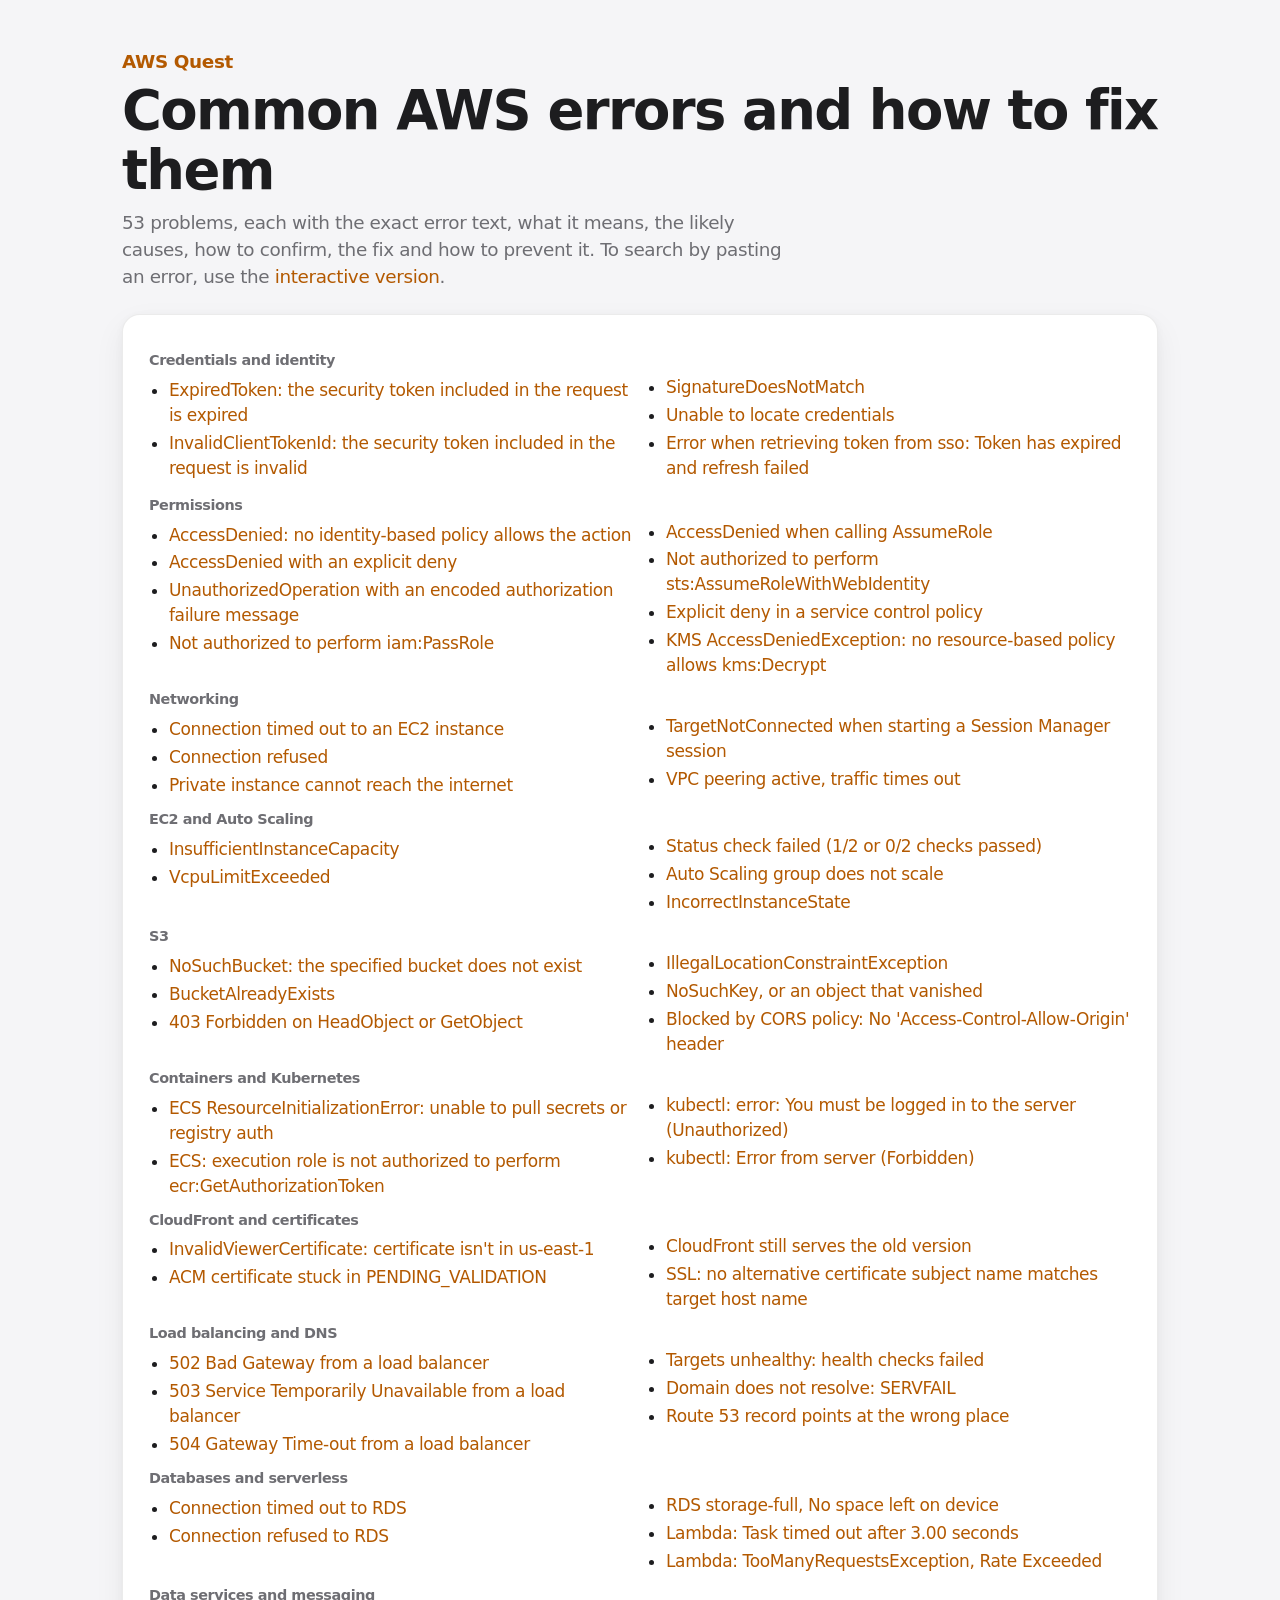
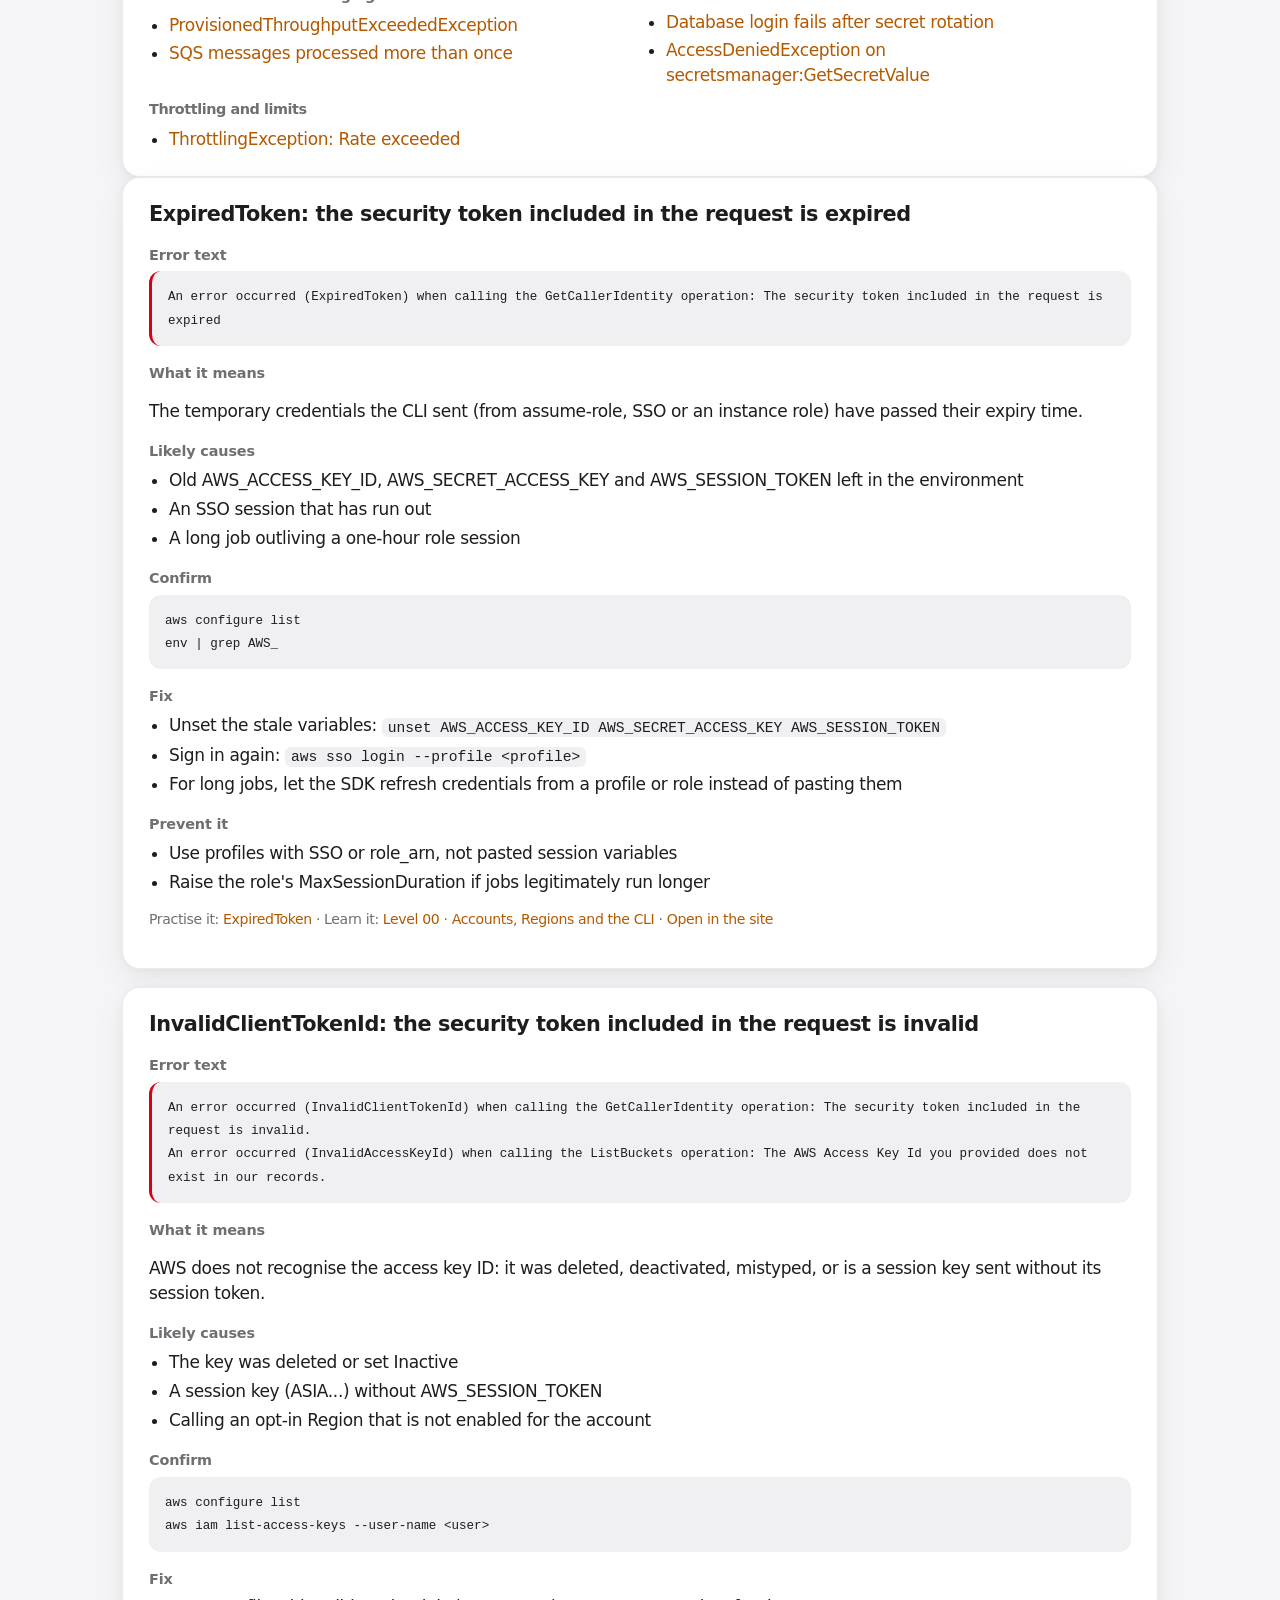
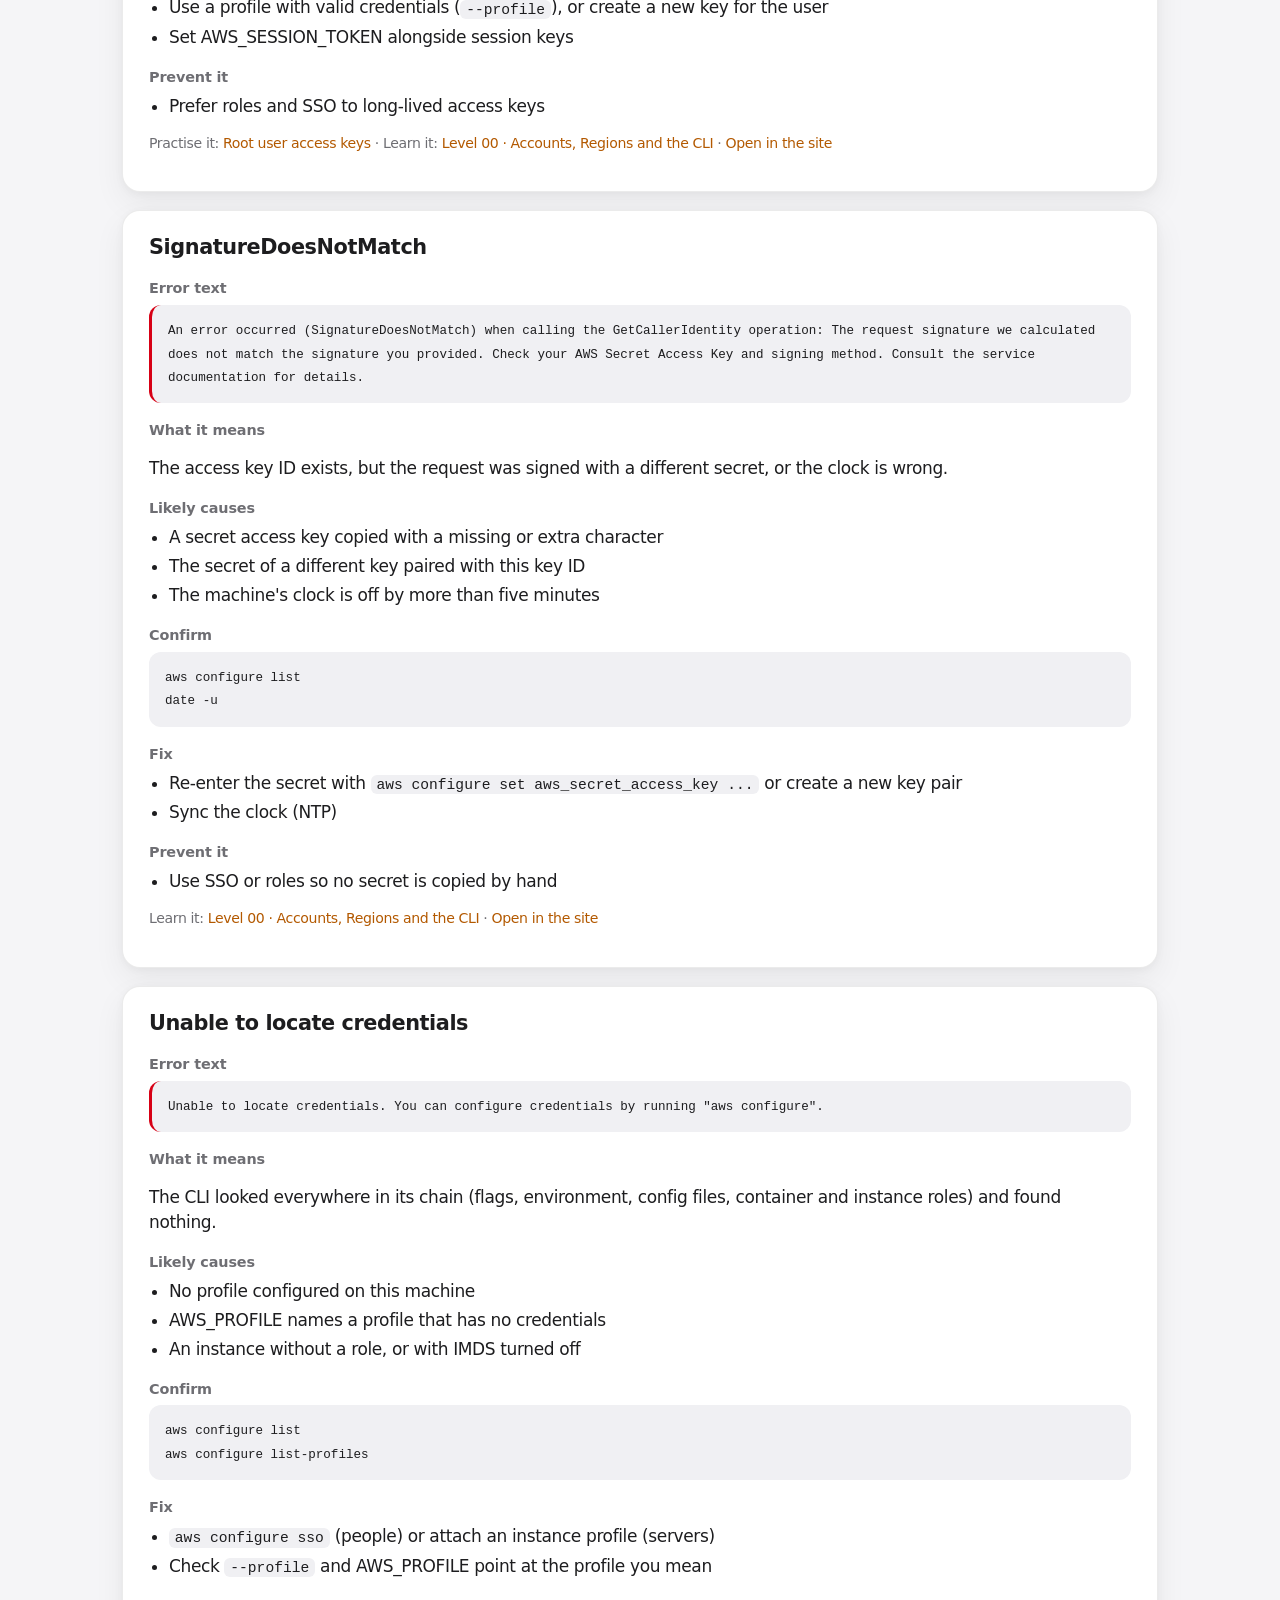
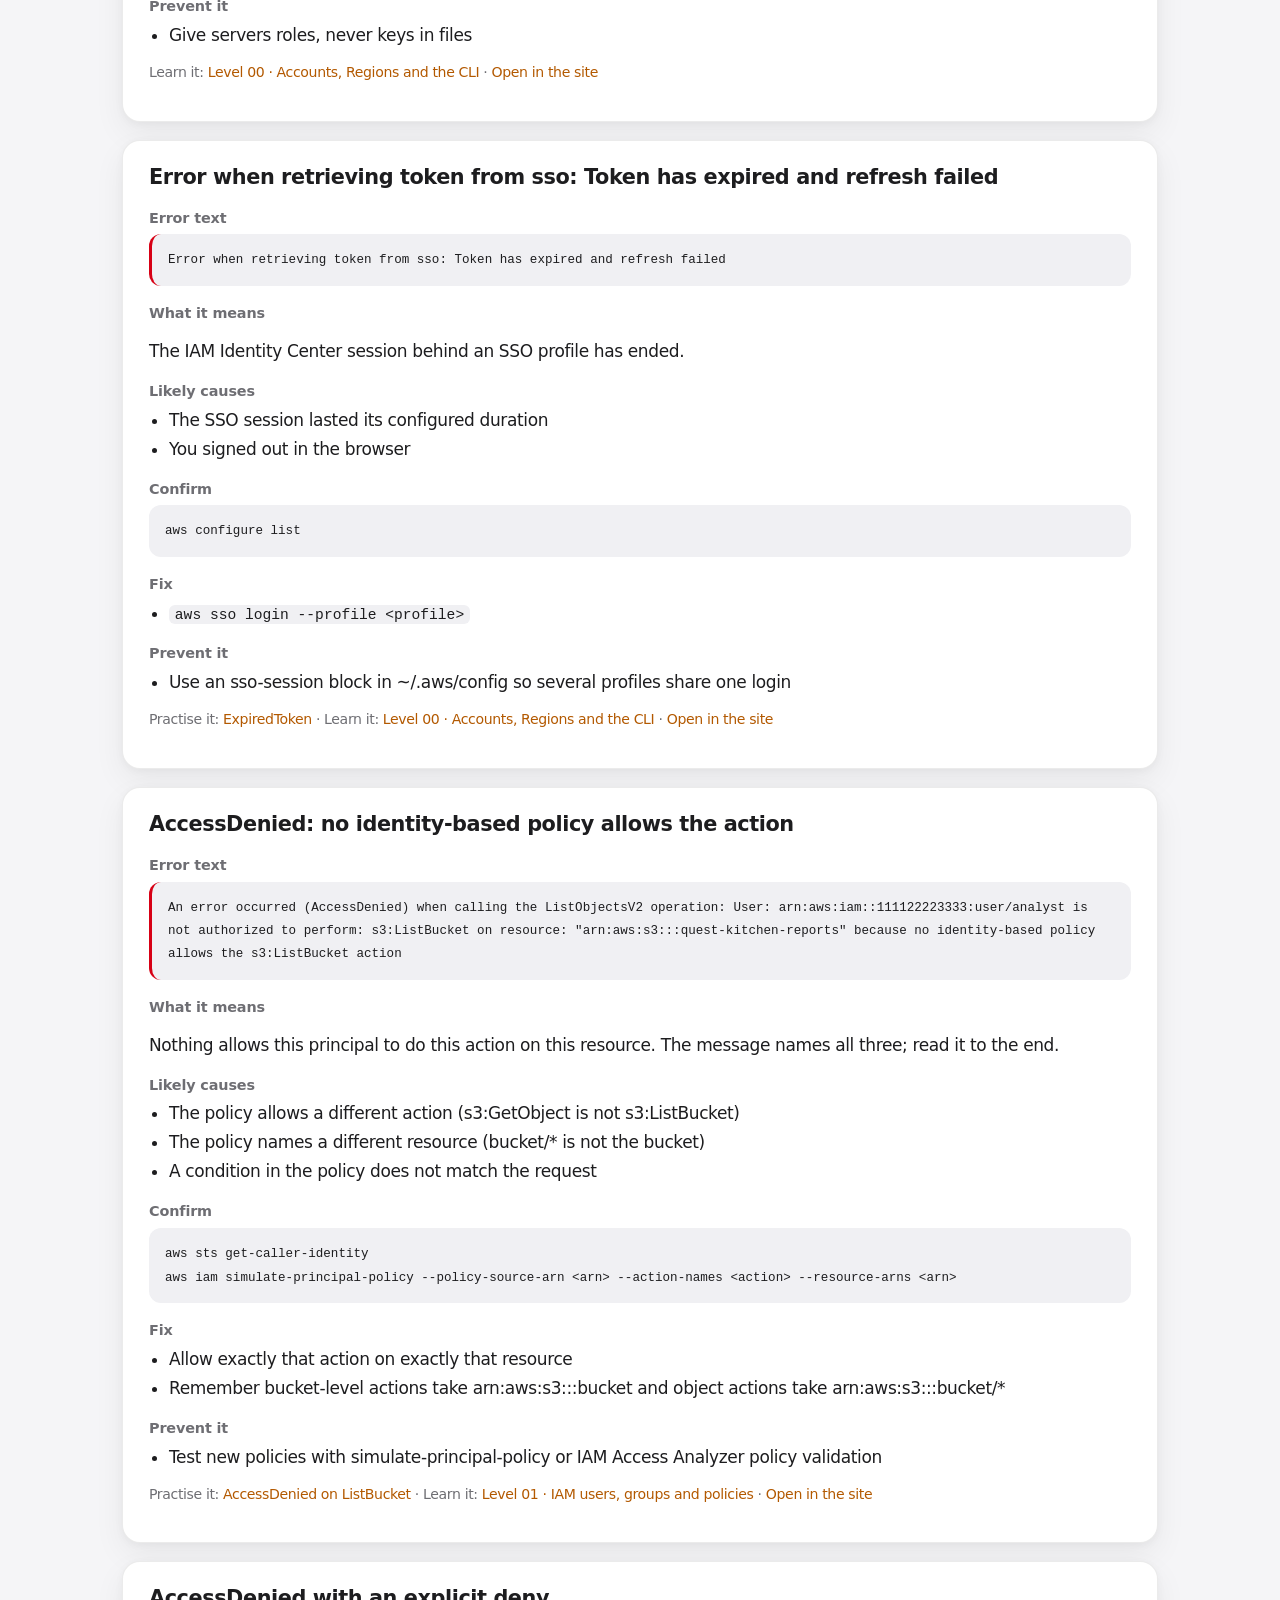
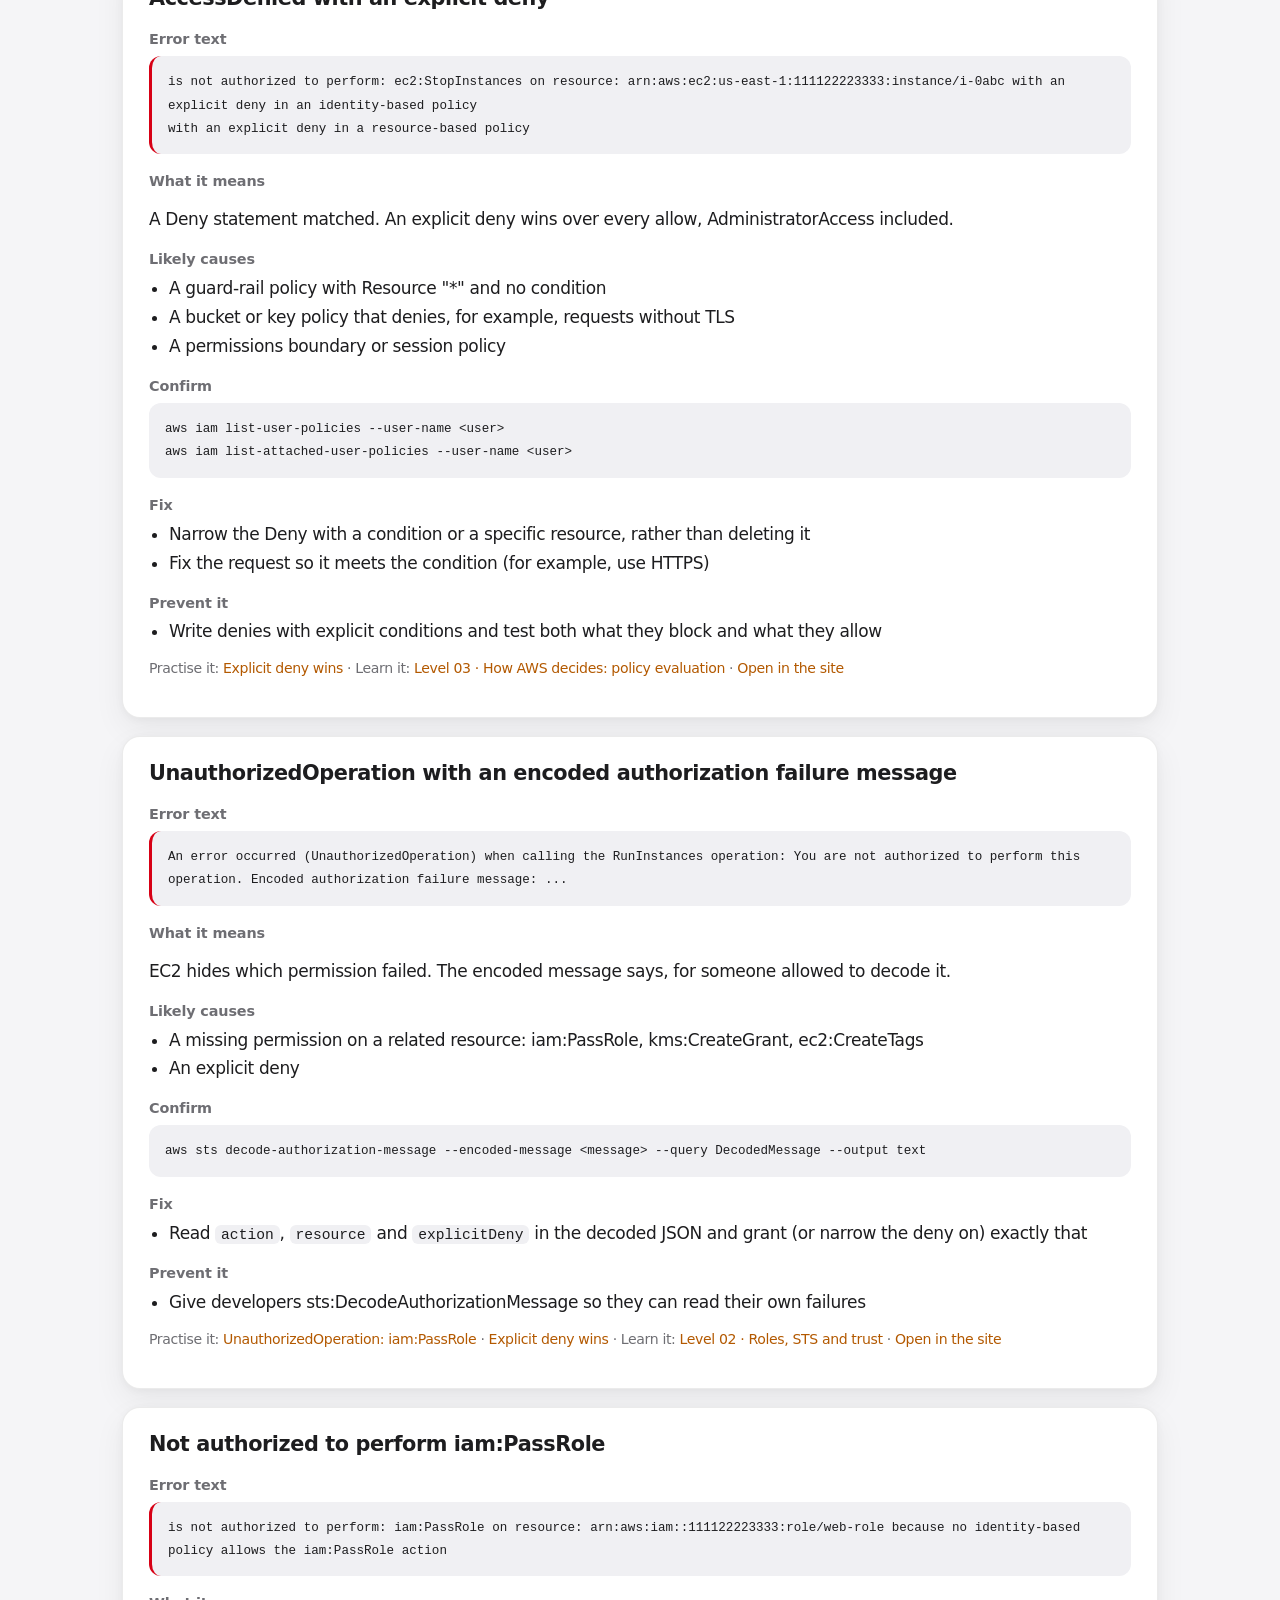
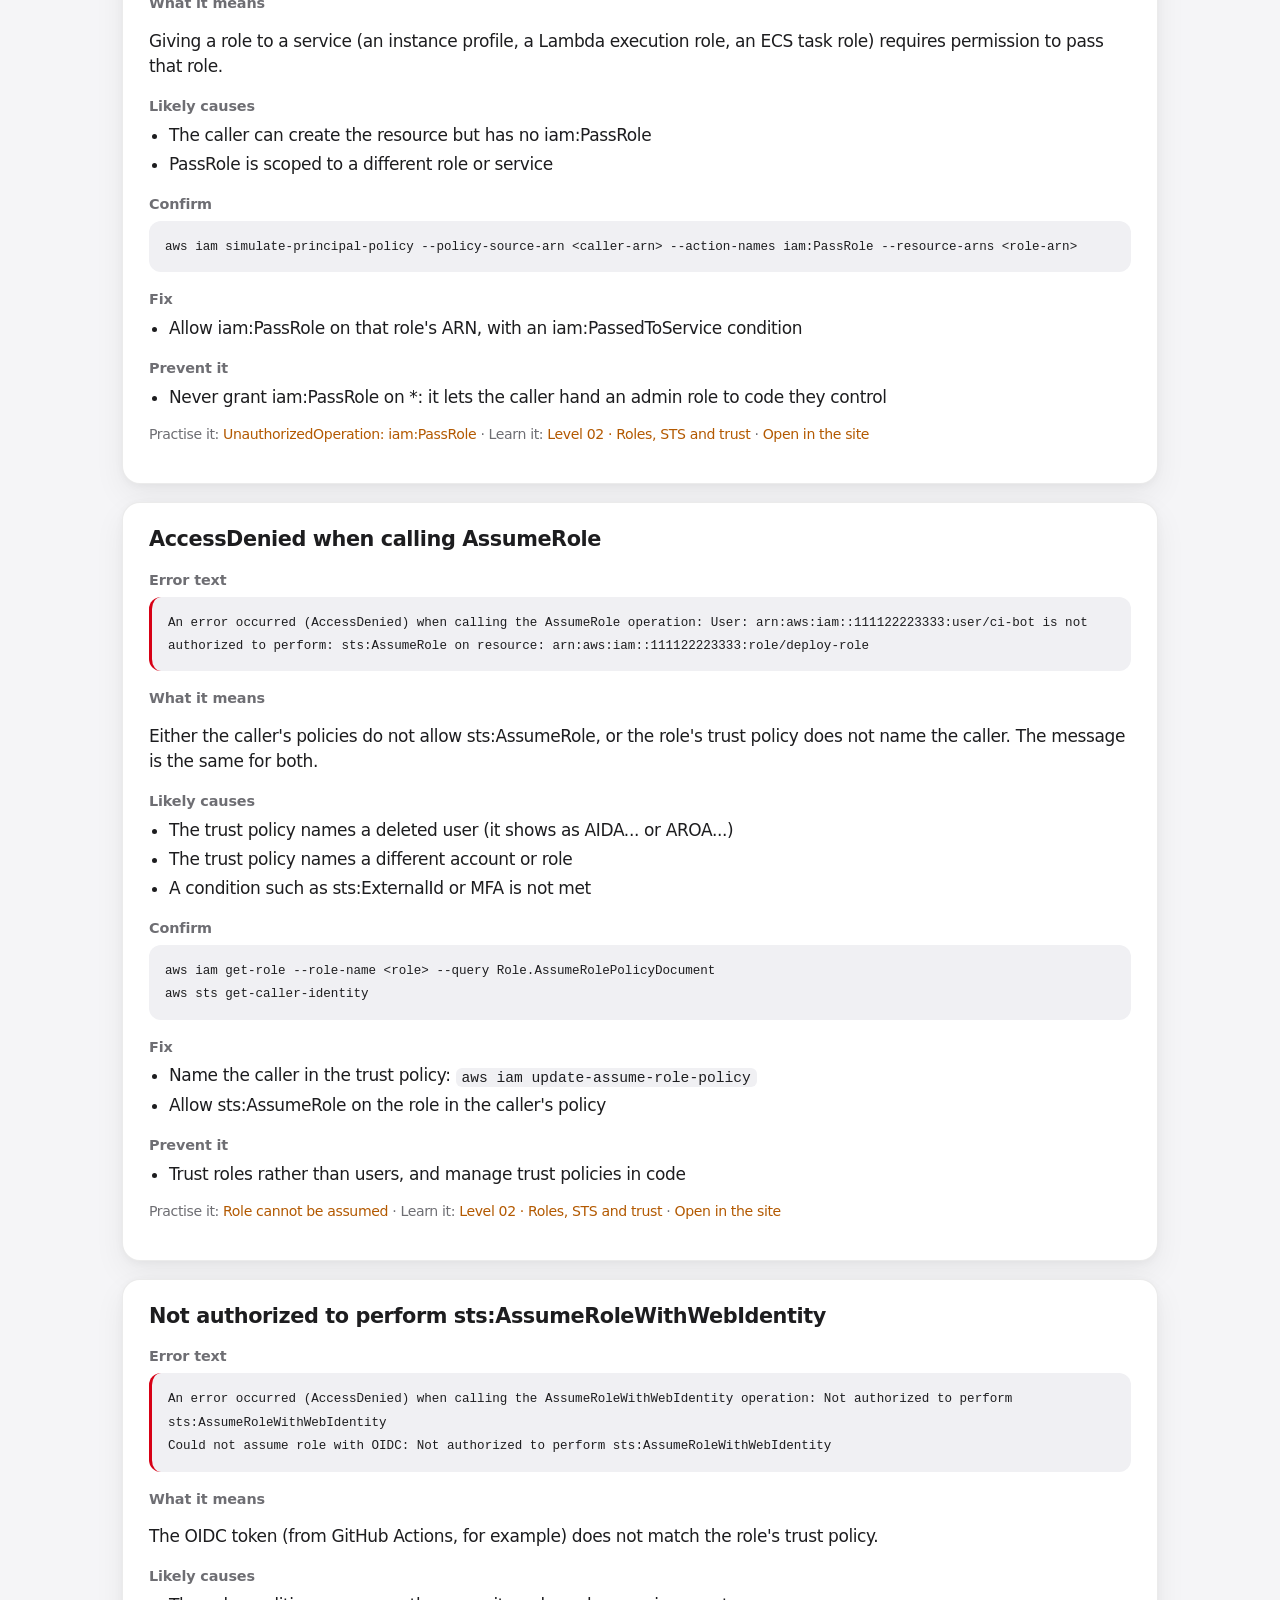
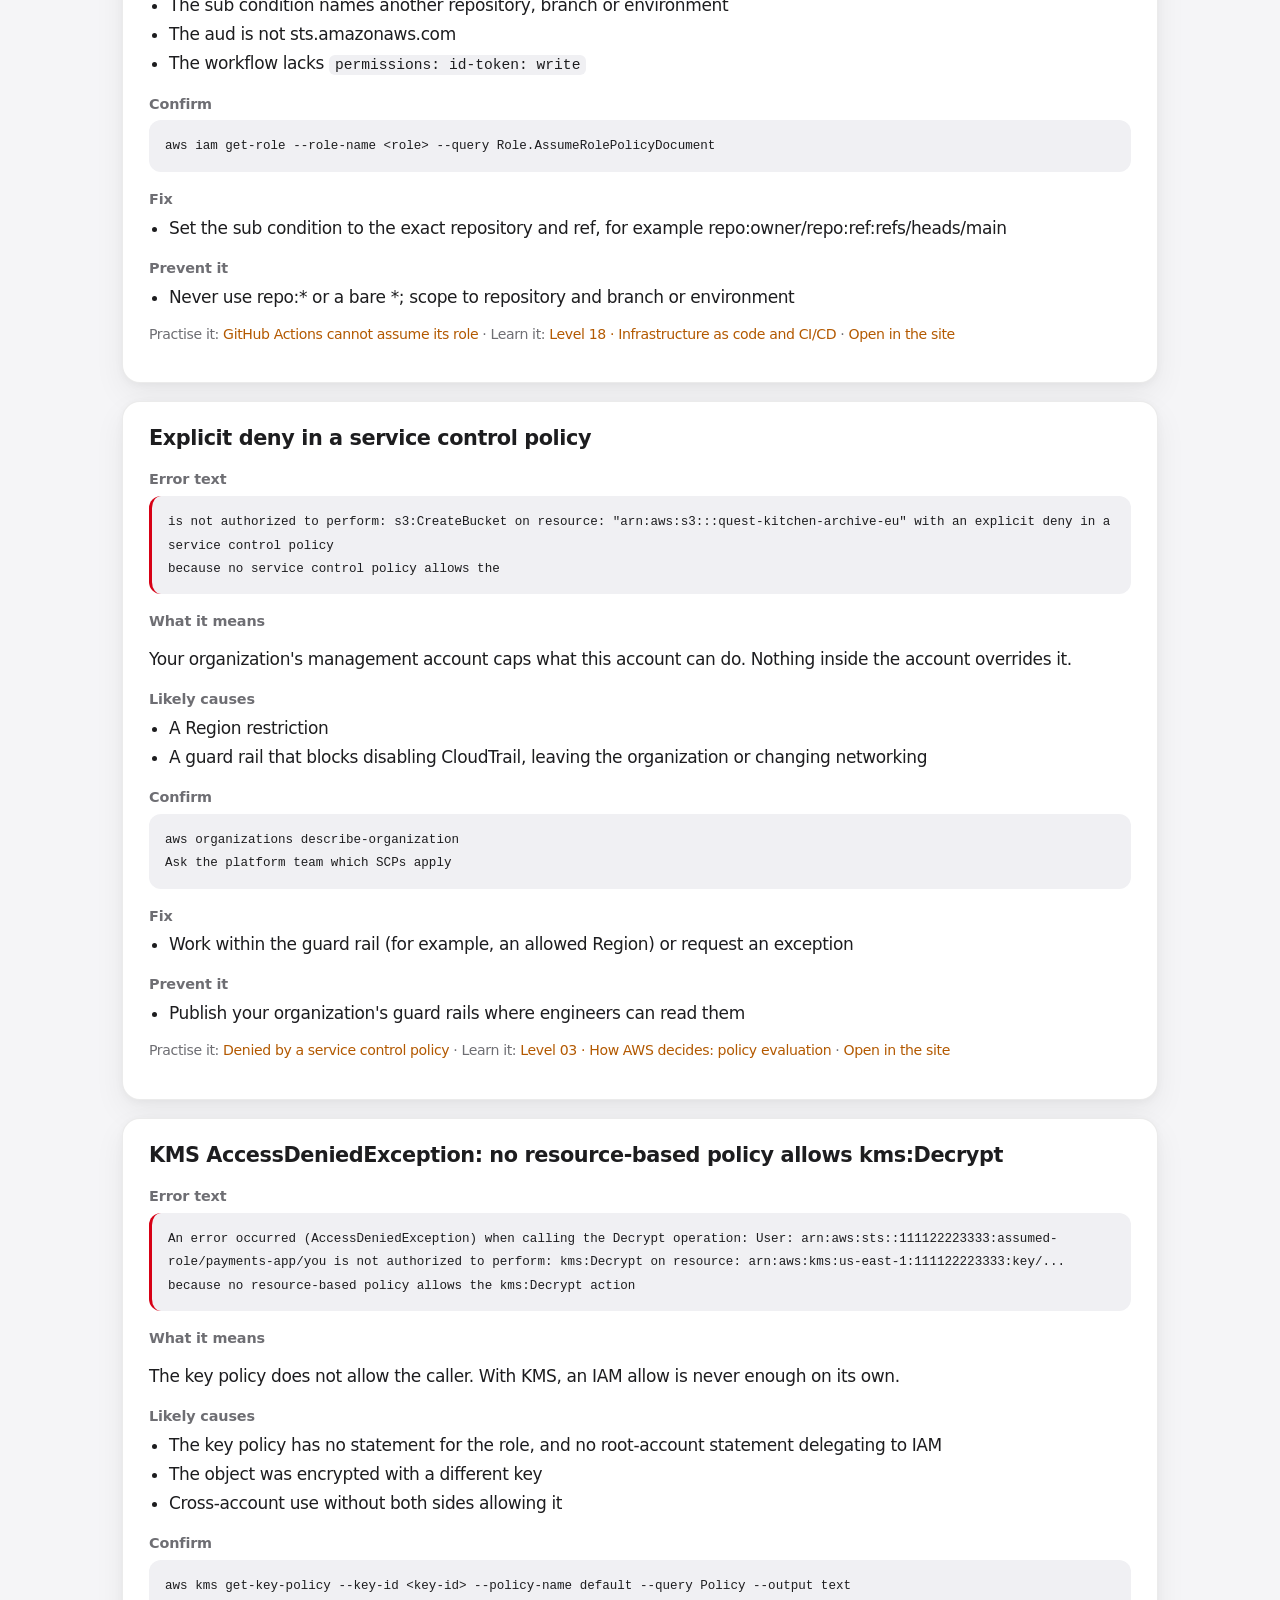
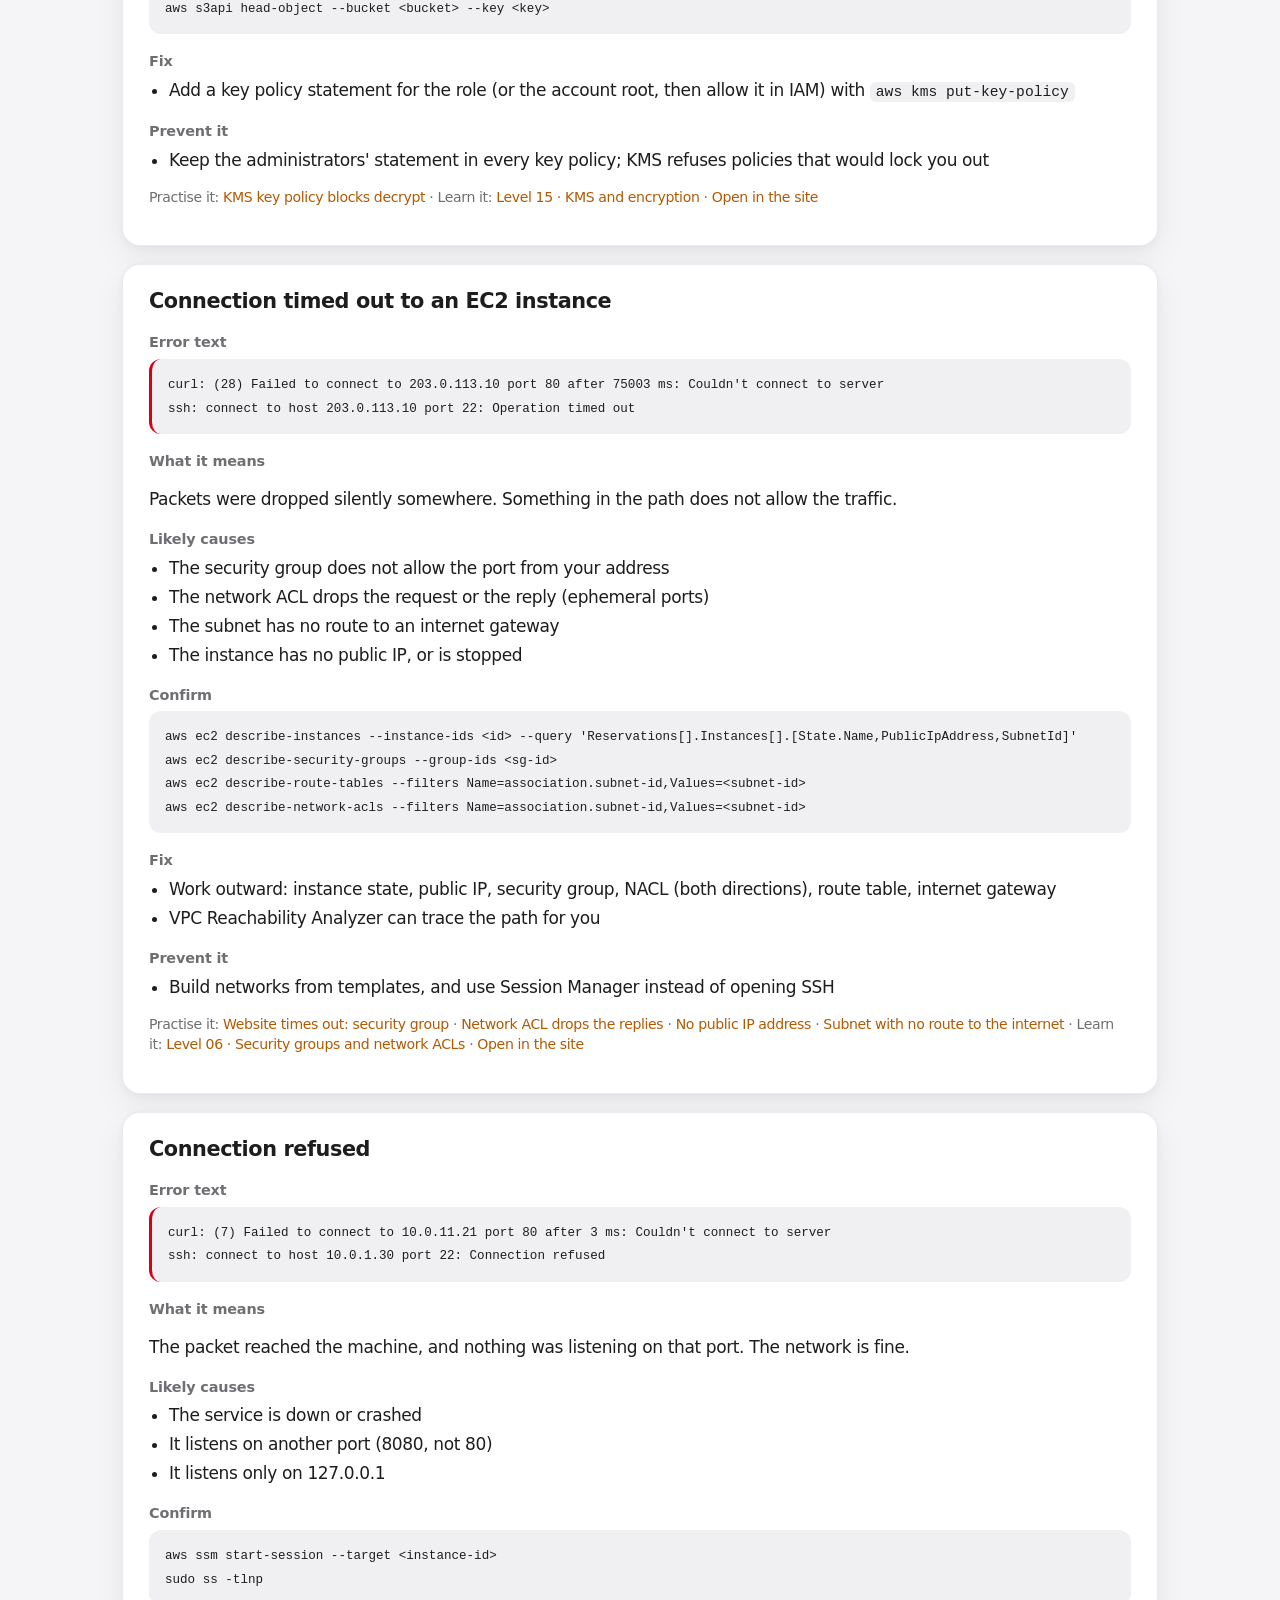
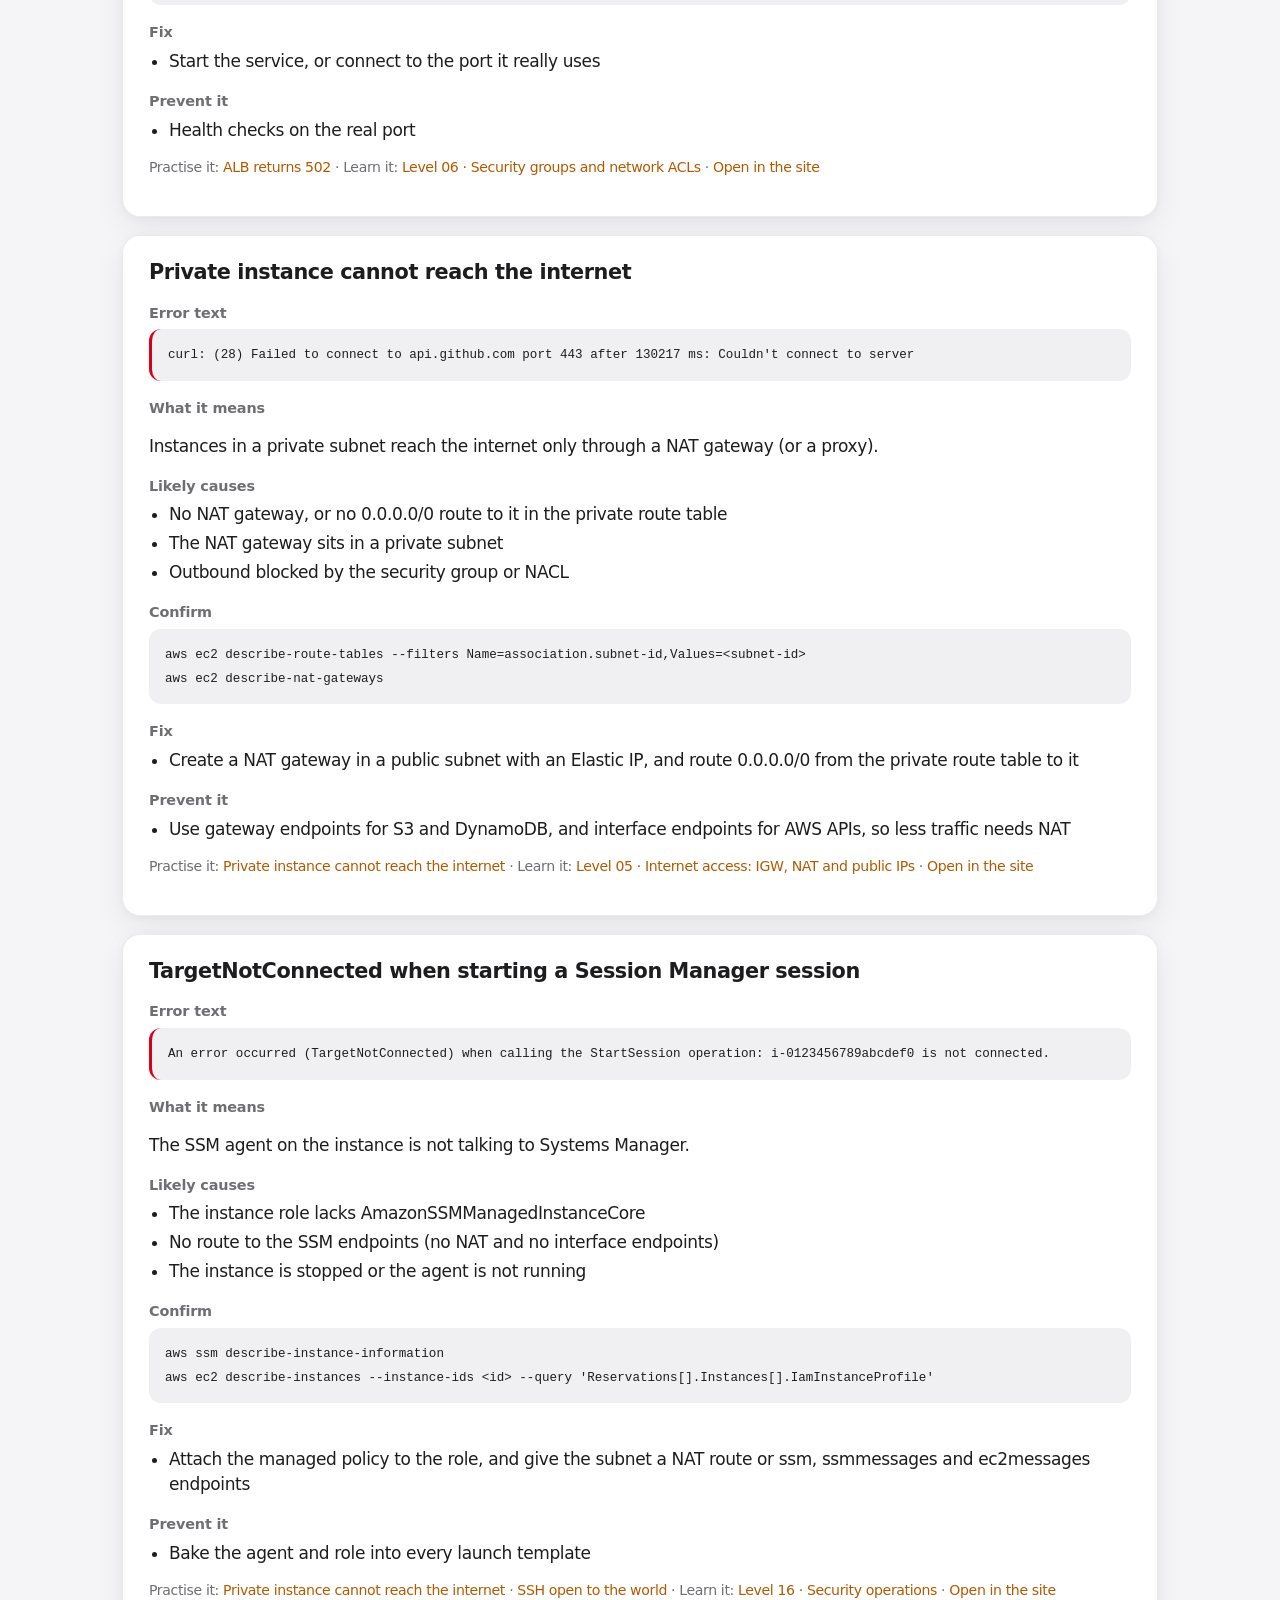
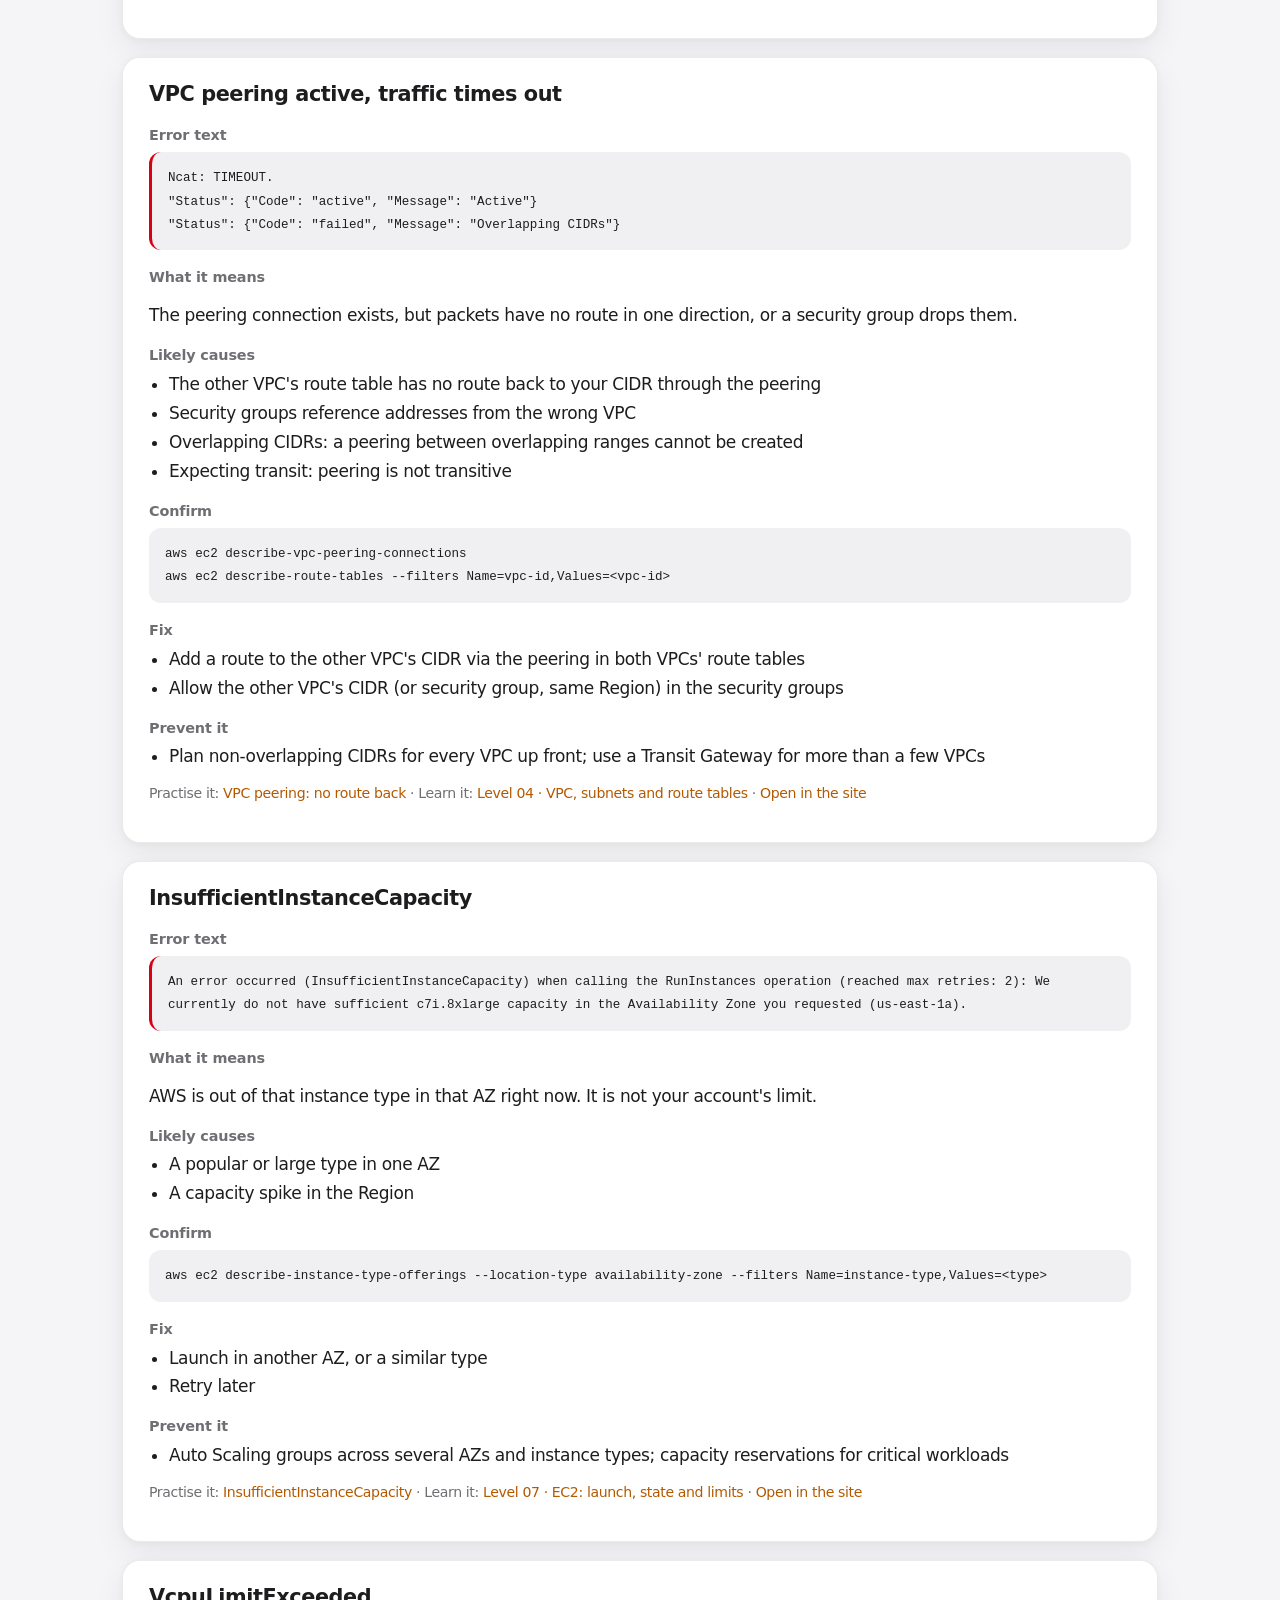
==== commit 58013e91: "Cover CloudFront, peering, containers, data services and limits Twelve more incidents so the playgro" ====
--- a/site/problems.html
+++ b/site/problems.html
@@ -18,22 +18,28 @@
 <main class="wrap problems">
 <p class="eyebrow"><a href="index.html">AWS Quest</a></p>
 <h1>Common AWS errors and how to fix them</h1>
-<p class="lede">39 problems, each with the exact error text, what it means, the likely causes, how to confirm, the fix and how to prevent it. To search by pasting an error, use the <a href="index.html#doctor">interactive version</a>.</p>
+<p class="lede">53 problems, each with the exact error text, what it means, the likely causes, how to confirm, the fix and how to prevent it. To search by pasting an error, use the <a href="index.html#doctor">interactive version</a>.</p>
 <nav class="card problems-index" aria-label="Problems">
 <h2>Credentials and identity</h2>
 <ul><li><a href="#expired-token">ExpiredToken: the security token included in the request is expired</a></li><li><a href="#invalid-client-token-id">InvalidClientTokenId: the security token included in the request is invalid</a></li><li><a href="#signature-mismatch">SignatureDoesNotMatch</a></li><li><a href="#unable-to-locate-credentials">Unable to locate credentials</a></li><li><a href="#sso-token-expired">Error when retrieving token from sso: Token has expired and refresh failed</a></li></ul>
 <h2>Permissions</h2>
 <ul><li><a href="#access-denied-identity">AccessDenied: no identity-based policy allows the action</a></li><li><a href="#access-denied-explicit">AccessDenied with an explicit deny</a></li><li><a href="#unauthorized-operation-encoded">UnauthorizedOperation with an encoded authorization failure message</a></li><li><a href="#passrole">Not authorized to perform iam:PassRole</a></li><li><a href="#assume-role-denied">AccessDenied when calling AssumeRole</a></li><li><a href="#web-identity-denied">Not authorized to perform sts:AssumeRoleWithWebIdentity</a></li><li><a href="#scp-denied">Explicit deny in a service control policy</a></li><li><a href="#kms-access-denied">KMS AccessDeniedException: no resource-based policy allows kms:Decrypt</a></li></ul>
 <h2>Networking</h2>
-<ul><li><a href="#connection-timed-out">Connection timed out to an EC2 instance</a></li><li><a href="#connection-refused">Connection refused</a></li><li><a href="#nat-no-internet">Private instance cannot reach the internet</a></li><li><a href="#ssm-not-connected">TargetNotConnected when starting a Session Manager session</a></li></ul>
+<ul><li><a href="#connection-timed-out">Connection timed out to an EC2 instance</a></li><li><a href="#connection-refused">Connection refused</a></li><li><a href="#nat-no-internet">Private instance cannot reach the internet</a></li><li><a href="#ssm-not-connected">TargetNotConnected when starting a Session Manager session</a></li><li><a href="#peering-no-route">VPC peering active, traffic times out</a></li></ul>
 <h2>EC2 and Auto Scaling</h2>
 <ul><li><a href="#insufficient-capacity">InsufficientInstanceCapacity</a></li><li><a href="#vcpu-limit">VcpuLimitExceeded</a></li><li><a href="#status-check-failed">Status check failed (1/2 or 0/2 checks passed)</a></li><li><a href="#asg-not-scaling">Auto Scaling group does not scale</a></li><li><a href="#incorrect-instance-state">IncorrectInstanceState</a></li></ul>
 <h2>S3</h2>
-<ul><li><a href="#no-such-bucket">NoSuchBucket: the specified bucket does not exist</a></li><li><a href="#bucket-already-exists">BucketAlreadyExists</a></li><li><a href="#s3-403-forbidden">403 Forbidden on HeadObject or GetObject</a></li><li><a href="#illegal-location-constraint">IllegalLocationConstraintException</a></li><li><a href="#no-such-key">NoSuchKey, or an object that vanished</a></li></ul>
+<ul><li><a href="#no-such-bucket">NoSuchBucket: the specified bucket does not exist</a></li><li><a href="#bucket-already-exists">BucketAlreadyExists</a></li><li><a href="#s3-403-forbidden">403 Forbidden on HeadObject or GetObject</a></li><li><a href="#illegal-location-constraint">IllegalLocationConstraintException</a></li><li><a href="#no-such-key">NoSuchKey, or an object that vanished</a></li><li><a href="#s3-cors">Blocked by CORS policy: No 'Access-Control-Allow-Origin' header</a></li></ul>
+<h2>Containers and Kubernetes</h2>
+<ul><li><a href="#ecs-network-pull">ECS ResourceInitializationError: unable to pull secrets or registry auth</a></li><li><a href="#ecs-exec-role">ECS: execution role is not authorized to perform ecr:GetAuthorizationToken</a></li><li><a href="#eks-unauthorized">kubectl: error: You must be logged in to the server (Unauthorized)</a></li><li><a href="#eks-forbidden">kubectl: Error from server (Forbidden)</a></li></ul>
+<h2>CloudFront and certificates</h2>
+<ul><li><a href="#cloudfront-invalid-cert">InvalidViewerCertificate: certificate isn't in us-east-1</a></li><li><a href="#acm-pending-validation">ACM certificate stuck in PENDING_VALIDATION</a></li><li><a href="#cloudfront-stale">CloudFront still serves the old version</a></li><li><a href="#cloudfront-tls-mismatch">SSL: no alternative certificate subject name matches target host name</a></li></ul>
 <h2>Load balancing and DNS</h2>
 <ul><li><a href="#elb-502">502 Bad Gateway from a load balancer</a></li><li><a href="#elb-503">503 Service Temporarily Unavailable from a load balancer</a></li><li><a href="#elb-504">504 Gateway Time-out from a load balancer</a></li><li><a href="#target-unhealthy">Targets unhealthy: health checks failed</a></li><li><a href="#dns-servfail">Domain does not resolve: SERVFAIL</a></li><li><a href="#dns-old-address">Route 53 record points at the wrong place</a></li></ul>
 <h2>Databases and serverless</h2>
 <ul><li><a href="#rds-timeout">Connection timed out to RDS</a></li><li><a href="#rds-refused">Connection refused to RDS</a></li><li><a href="#rds-storage-full">RDS storage-full, No space left on device</a></li><li><a href="#lambda-timeout">Lambda: Task timed out after 3.00 seconds</a></li><li><a href="#lambda-throttled">Lambda: TooManyRequestsException, Rate Exceeded</a></li></ul>
+<h2>Data services and messaging</h2>
+<ul><li><a href="#dynamodb-throughput">ProvisionedThroughputExceededException</a></li><li><a href="#sqs-duplicates">SQS messages processed more than once</a></li><li><a href="#secret-rotation-auth">Database login fails after secret rotation</a></li><li><a href="#secrets-access-denied">AccessDeniedException on secretsmanager:GetSecretValue</a></li></ul>
 <h2>Throttling and limits</h2>
 <ul><li><a href="#throttling">ThrottlingException: Rate exceeded</a></li></ul>
 </nav>
@@ -330,6 +336,25 @@
 <ul><li>Bake the agent and role into every launch template</li></ul>
 <p class="note">Practise it: <a href="index.html#play/nat">Private instance cannot reach the internet</a> · <a href="index.html#play/sshworld">SSH open to the world</a> · Learn it: <a href="index.html#level-16">Level 16 · Security operations</a> · <a href="index.html#fix/ssm-not-connected">Open in the site</a></p>
 </section>
+<section class="card problem" id="peering-no-route">
+<h3>VPC peering active, traffic times out</h3>
+<h4>Error text</h4>
+<pre class="error-text"><code>Ncat: TIMEOUT.
+&quot;Status&quot;: {&quot;Code&quot;: &quot;active&quot;, &quot;Message&quot;: &quot;Active&quot;}
+&quot;Status&quot;: {&quot;Code&quot;: &quot;failed&quot;, &quot;Message&quot;: &quot;Overlapping CIDRs&quot;}</code></pre>
+<h4>What it means</h4>
+<p>The peering connection exists, but packets have no route in one direction, or a security group drops them.</p>
+<h4>Likely causes</h4>
+<ul><li>The other VPC's route table has no route back to your CIDR through the peering</li><li>Security groups reference addresses from the wrong VPC</li><li>Overlapping CIDRs: a peering between overlapping ranges cannot be created</li><li>Expecting transit: peering is not transitive</li></ul>
+<h4>Confirm</h4>
+<pre><code>aws ec2 describe-vpc-peering-connections
+aws ec2 describe-route-tables --filters Name=vpc-id,Values=&lt;vpc-id&gt;</code></pre>
+<h4>Fix</h4>
+<ul><li>Add a route to the other VPC's CIDR via the peering in both VPCs' route tables</li><li>Allow the other VPC's CIDR (or security group, same Region) in the security groups</li></ul>
+<h4>Prevent it</h4>
+<ul><li>Plan non-overlapping CIDRs for every VPC up front; use a Transit Gateway for more than a few VPCs</li></ul>
+<p class="note">Practise it: <a href="index.html#play/peering">VPC peering: no route back</a> · Learn it: <a href="index.html#level-04">Level 04 · VPC, subnets and route tables</a> · <a href="index.html#fix/peering-no-route">Open in the site</a></p>
+</section>
 <section class="card problem" id="insufficient-capacity">
 <h3>InsufficientInstanceCapacity</h3>
 <h4>Error text</h4>
@@ -499,6 +524,166 @@
 <ul><li>Versioning plus a lifecycle rule for noncurrent versions on important buckets</li></ul>
 <p class="note">Practise it: <a href="index.html#play/undelete">Recover a deleted object</a> · Learn it: <a href="index.html#level-09">Level 09 · S3: buckets, access and versioning</a> · <a href="index.html#fix/no-such-key">Open in the site</a></p>
 </section>
+<section class="card problem" id="s3-cors">
+<h3>Blocked by CORS policy: No 'Access-Control-Allow-Origin' header</h3>
+<h4>Error text</h4>
+<pre class="error-text"><code>Access to fetch at 'https://quest-kitchen-media.s3.us-east-1.amazonaws.com/menu.json' from origin 'https://shop.example.com' has been blocked by CORS policy: No 'Access-Control-Allow-Origin' header is present on the requested resource.
+CORSResponse: This CORS request is not allowed. This is usually because the evalution of Origin, request method / Access-Control-Request-Method or Access-Control-Request-Headers are not whitelisted by the resource's CORS spec.
+An error occurred (NoSuchCORSConfiguration) when calling the GetBucketCors operation: The CORS configuration does not exist</code></pre>
+<h4>What it means</h4>
+<p>The browser fetched from another origin and the bucket's answer did not say that your site may read it. The request may even have succeeded.</p>
+<h4>Likely causes</h4>
+<ul><li>No CORS configuration on the bucket</li><li>AllowedOrigins does not match your site exactly (scheme, host and port)</li><li>The method or headers (for example PUT with Content-Type) are not allowed</li></ul>
+<h4>Confirm</h4>
+<pre><code>aws s3api get-bucket-cors --bucket &lt;bucket&gt;
+curl -i -H 'Origin: https://your.site' '&lt;object or presigned URL&gt;'</code></pre>
+<h4>Fix</h4>
+<ul><li><code>aws s3api put-bucket-cors</code> with AllowedOrigins set to your site, and the methods and headers it uses</li></ul>
+<h4>Prevent it</h4>
+<ul><li>Keep CORS rules in infrastructure as code next to the site that needs them; avoid &quot;*&quot; origins</li></ul>
+<p class="note">Practise it: <a href="index.html#play/s3cors">S3 CORS error in the browser</a> · Learn it: <a href="index.html#level-09">Level 09 · S3: buckets, access and versioning</a> · <a href="index.html#fix/s3-cors">Open in the site</a></p>
+</section>
+<section class="card problem" id="ecs-network-pull">
+<h3>ECS ResourceInitializationError: unable to pull secrets or registry auth</h3>
+<h4>Error text</h4>
+<pre class="error-text"><code>ResourceInitializationError: unable to pull secrets or registry auth: execution resource retrieval failed: unable to retrieve ecr registry auth: service call has been retried 3 time(s): RequestError: send request failed caused by: Post &quot;https://api.ecr.us-east-1.amazonaws.com/&quot;: dial tcp 52.46.157.62:443: i/o timeout. Please check your task network configuration.
+CannotPullContainerError: ref pull has been retried 5 time(s): failed to copy: httpReadSeeker: failed open: failed to do request: Get &quot;https://prod-us-east-1-starport-layer-bucket.s3.us-east-1.amazonaws.com/...&quot;: dial tcp 52.216.40.12:443: i/o timeout</code></pre>
+<h4>What it means</h4>
+<p>The Fargate task's network interface cannot reach ECR (or S3, where image layers live), so the image never downloads.</p>
+<h4>Likely causes</h4>
+<ul><li>Private subnets with no NAT gateway and no VPC endpoints</li><li>Endpoints for ecr.api and ecr.dkr, but no S3 gateway endpoint</li><li>A public IP on a task in a subnet without an internet gateway route</li><li>Security groups on the interface endpoints that block 443 from the tasks</li></ul>
+<h4>Confirm</h4>
+<pre><code>aws ecs describe-tasks --cluster &lt;cluster&gt; --tasks &lt;task-arn&gt; --query 'tasks[].stoppedReason'
+aws ec2 describe-route-tables --filters Name=association.subnet-id,Values=&lt;subnet-id&gt;
+aws ec2 describe-vpc-endpoints</code></pre>
+<h4>Fix</h4>
+<ul><li>Route the subnets through a NAT gateway, or add interface endpoints for ecr.api, ecr.dkr (and logs, secretsmanager if used) and a gateway endpoint for S3</li></ul>
+<h4>Prevent it</h4>
+<ul><li>Build the endpoints into the VPC template for every private workload</li></ul>
+<p class="note">Practise it: <a href="index.html#play/ecsnetwork">ECS task cannot reach ECR</a> · Learn it: <a href="index.html#level-19">Level 19 · Containers: ECS, ECR and EKS</a> · <a href="index.html#fix/ecs-network-pull">Open in the site</a></p>
+</section>
+<section class="card problem" id="ecs-exec-role">
+<h3>ECS: execution role is not authorized to perform ecr:GetAuthorizationToken</h3>
+<h4>Error text</h4>
+<pre class="error-text"><code>AccessDeniedException: User: arn:aws:sts::111122223333:assumed-role/ecsTaskExecutionRole/... is not authorized to perform: ecr:GetAuthorizationToken on resource: * because no identity-based policy allows the ecr:GetAuthorizationToken action</code></pre>
+<h4>What it means</h4>
+<p>ECS pulls images and secrets with the task execution role, which lacks the permission.</p>
+<h4>Likely causes</h4>
+<ul><li>AmazonECSTaskExecutionRolePolicy was detached</li><li>Permissions were added to the task role instead</li><li>A cross-account ECR repository policy that does not allow the role</li></ul>
+<h4>Confirm</h4>
+<pre><code>aws ecs describe-task-definition --task-definition &lt;family:revision&gt; --query 'taskDefinition.[executionRoleArn,taskRoleArn]'
+aws iam list-attached-role-policies --role-name &lt;execution-role&gt;</code></pre>
+<h4>Fix</h4>
+<ul><li>Attach arn:aws:iam::aws:policy/service-role/AmazonECSTaskExecutionRolePolicy to the execution role, then force a new deployment</li></ul>
+<h4>Prevent it</h4>
+<ul><li>Keep execution and task roles separate and named for what they do</li></ul>
+<p class="note">Practise it: <a href="index.html#play/ecsrole">ECS task: execution role cannot pull</a> · Learn it: <a href="index.html#level-19">Level 19 · Containers: ECS, ECR and EKS</a> · <a href="index.html#fix/ecs-exec-role">Open in the site</a></p>
+</section>
+<section class="card problem" id="eks-unauthorized">
+<h3>kubectl: error: You must be logged in to the server (Unauthorized)</h3>
+<h4>Error text</h4>
+<pre class="error-text"><code>error: You must be logged in to the server (Unauthorized)</code></pre>
+<h4>What it means</h4>
+<p>The cluster did not map your IAM identity to any Kubernetes user: no access entry, and no aws-auth mapping.</p>
+<h4>Likely causes</h4>
+<ul><li>No access entry for your role</li><li>kubeconfig uses a different profile or role than you think</li><li>The identity that created the cluster was deleted and nobody else was granted access</li></ul>
+<h4>Confirm</h4>
+<pre><code>aws sts get-caller-identity
+aws eks list-access-entries --cluster-name &lt;cluster&gt;
+aws eks describe-cluster --name &lt;cluster&gt; --query cluster.accessConfig</code></pre>
+<h4>Fix</h4>
+<ul><li><code>aws eks create-access-entry</code> for the role, then <code>aws eks associate-access-policy</code> with the access it needs</li></ul>
+<h4>Prevent it</h4>
+<ul><li>Use the API authentication mode with access entries managed in code; never depend on the cluster creator's identity</li></ul>
+<p class="note">Practise it: <a href="index.html#play/eksauth">kubectl: You must be logged in (Unauthorized)</a> · Learn it: <a href="index.html#level-19">Level 19 · Containers: ECS, ECR and EKS</a> · <a href="index.html#fix/eks-unauthorized">Open in the site</a></p>
+</section>
+<section class="card problem" id="eks-forbidden">
+<h3>kubectl: Error from server (Forbidden)</h3>
+<h4>Error text</h4>
+<pre class="error-text"><code>Error from server (Forbidden): pods is forbidden: User &quot;arn:aws:sts::111122223333:assumed-role/OnCall/you&quot; cannot list resource &quot;pods&quot; in API group &quot;&quot; at the cluster scope</code></pre>
+<h4>What it means</h4>
+<p>Kubernetes knows who you are, but RBAC (or the access policy) does not allow that verb on that resource.</p>
+<h4>Likely causes</h4>
+<ul><li>An access entry with no access policy</li><li>A namespace-scoped policy used against another namespace or -A</li><li>Missing RoleBinding for the Kubernetes group</li></ul>
+<h4>Confirm</h4>
+<pre><code>aws eks list-associated-access-policies --cluster-name &lt;cluster&gt; --principal-arn &lt;role-arn&gt;
+kubectl auth can-i list pods -A</code></pre>
+<h4>Fix</h4>
+<ul><li>Associate the right access policy (for example AmazonEKSViewPolicy) at the right scope</li></ul>
+<h4>Prevent it</h4>
+<ul><li>Grant read-only cluster-wide for on-call, edit or admin only where needed</li></ul>
+<p class="note">Practise it: <a href="index.html#play/eksauth">kubectl: You must be logged in (Unauthorized)</a> · Learn it: <a href="index.html#level-19">Level 19 · Containers: ECS, ECR and EKS</a> · <a href="index.html#fix/eks-forbidden">Open in the site</a></p>
+</section>
+<section class="card problem" id="cloudfront-invalid-cert">
+<h3>InvalidViewerCertificate: certificate isn't in us-east-1</h3>
+<h4>Error text</h4>
+<pre class="error-text"><code>An error occurred (InvalidViewerCertificate) when calling the UpdateDistribution operation: The specified SSL certificate doesn't exist, isn't in us-east-1 region, isn't valid, or doesn't include a valid certificate chain.</code></pre>
+<h4>What it means</h4>
+<p>CloudFront accepts only ACM certificates from us-east-1 that are issued and cover the alternate domain names.</p>
+<h4>Likely causes</h4>
+<ul><li>The certificate was requested in the app's Region (eu-west-1, for example)</li><li>The certificate is still PENDING_VALIDATION</li><li>It does not cover every alias on the distribution</li></ul>
+<h4>Confirm</h4>
+<pre><code>aws acm list-certificates --region us-east-1
+aws acm describe-certificate --region us-east-1 --certificate-arn &lt;arn&gt; --query Certificate.Status</code></pre>
+<h4>Fix</h4>
+<ul><li>Request (or validate) the certificate in us-east-1 and use its ARN in ViewerCertificate</li></ul>
+<h4>Prevent it</h4>
+<ul><li>Create CloudFront certificates in us-east-1 from the same template as the distribution</li></ul>
+<p class="note">Practise it: <a href="index.html#play/cfcert">CloudFront: certificate in the wrong Region</a> · Learn it: <a href="index.html#level-21">Level 21 · Edge: CloudFront and ACM</a> · <a href="index.html#fix/cloudfront-invalid-cert">Open in the site</a></p>
+</section>
+<section class="card problem" id="acm-pending-validation">
+<h3>ACM certificate stuck in PENDING_VALIDATION</h3>
+<h4>Error text</h4>
+<pre class="error-text"><code>&quot;Status&quot;: &quot;PENDING_VALIDATION&quot;
+&quot;ValidationStatus&quot;: &quot;PENDING_VALIDATION&quot;</code></pre>
+<h4>What it means</h4>
+<p>ACM is waiting to see the validation CNAME record in DNS before it issues the certificate.</p>
+<h4>Likely causes</h4>
+<ul><li>The CNAME from DomainValidationOptions was never created</li><li>It was created in the wrong hosted zone, or with a typo</li><li>The domain's delegation is broken, so ACM cannot see the record</li></ul>
+<h4>Confirm</h4>
+<pre><code>aws acm describe-certificate --certificate-arn &lt;arn&gt; --query 'Certificate.DomainValidationOptions[].ResourceRecord'
+dig +short &lt;validation record name&gt; CNAME</code></pre>
+<h4>Fix</h4>
+<ul><li>Create the exact CNAME in the domain's hosted zone (change-resource-record-sets UPSERT); ACM issues within minutes</li></ul>
+<h4>Prevent it</h4>
+<ul><li>Keep the validation record: ACM uses it again for automatic renewal</li></ul>
+<p class="note">Practise it: <a href="index.html#play/cfcert">CloudFront: certificate in the wrong Region</a> · Learn it: <a href="index.html#level-21">Level 21 · Edge: CloudFront and ACM</a> · <a href="index.html#fix/acm-pending-validation">Open in the site</a></p>
+</section>
+<section class="card problem" id="cloudfront-stale">
+<h3>CloudFront still serves the old version</h3>
+<h4>Error text</h4>
+<pre class="error-text"><code>X-Cache: Hit from cloudfront</code></pre>
+<h4>What it means</h4>
+<p>The edge serves its cached copy until the TTL expires or the path is invalidated.</p>
+<h4>Likely causes</h4>
+<ul><li>Long TTLs on files that keep the same name across releases</li><li>No invalidation after the deploy</li></ul>
+<h4>Confirm</h4>
+<pre><code>curl -I https://&lt;site&gt;/index.html
+aws cloudfront list-invalidations --distribution-id &lt;dist-id&gt;</code></pre>
+<h4>Fix</h4>
+<ul><li><code>aws cloudfront create-invalidation --distribution-id &lt;id&gt; --paths /index.html</code> (or &quot;/*&quot;)</li></ul>
+<h4>Prevent it</h4>
+<ul><li>Versioned file names for assets with long TTLs; short TTLs and invalidation for entry points</li></ul>
+<p class="note">Practise it: <a href="index.html#play/cfcache">CloudFront serves the old version</a> · Learn it: <a href="index.html#level-21">Level 21 · Edge: CloudFront and ACM</a> · <a href="index.html#fix/cloudfront-stale">Open in the site</a></p>
+</section>
+<section class="card problem" id="cloudfront-tls-mismatch">
+<h3>SSL: no alternative certificate subject name matches target host name</h3>
+<h4>Error text</h4>
+<pre class="error-text"><code>curl: (60) SSL: no alternative certificate subject name matches target host name 'www.example.com'
+NET::ERR_CERT_COMMON_NAME_INVALID</code></pre>
+<h4>What it means</h4>
+<p>The server presented a certificate that does not cover the name you asked for.</p>
+<h4>Likely causes</h4>
+<ul><li>The distribution still uses the default *.cloudfront.net certificate</li><li>The alias is missing from the certificate</li><li>DNS points at the wrong distribution or load balancer</li></ul>
+<h4>Confirm</h4>
+<pre><code>aws cloudfront get-distribution-config --id &lt;dist-id&gt; --query DistributionConfig.ViewerCertificate
+dig +short &lt;name&gt;</code></pre>
+<h4>Fix</h4>
+<ul><li>Attach a us-east-1 ACM certificate that covers the name, and add the name as an alias</li></ul>
+<h4>Prevent it</h4>
+<ul><li>Monitor certificate coverage and expiry with a synthetic check</li></ul>
+<p class="note">Practise it: <a href="index.html#play/cfcert">CloudFront: certificate in the wrong Region</a> · Learn it: <a href="index.html#level-21">Level 21 · Edge: CloudFront and ACM</a> · <a href="index.html#fix/cloudfront-tls-mismatch">Open in the site</a></p>
+</section>
 <section class="card problem" id="elb-502">
 <h3>502 Bad Gateway from a load balancer</h3>
 <h4>Error text</h4>
@@ -626,7 +811,8 @@
 <section class="card problem" id="rds-refused">
 <h3>Connection refused to RDS</h3>
 <h4>Error text</h4>
-<pre class="error-text"><code>psql: error: connection to server at &quot;orders-db...&quot; (10.0.11.25), port 3306 failed: Connection refused</code></pre>
+<pre class="error-text"><code>psql: error: connection to server at &quot;orders-db...&quot; (10.0.11.25), port 3306 failed: Connection refused
+Error: connect ECONNREFUSED 10.0.11.25:3306</code></pre>
 <h4>What it means</h4>
 <p>The network path works, but nothing listens on that port at that address.</p>
 <h4>Likely causes</h4>
@@ -637,7 +823,7 @@
 <ul><li>Use the endpoint's port, and wait for the status to be available</li></ul>
 <h4>Prevent it</h4>
 <ul><li>Read the endpoint and port from configuration, not from memory</li></ul>
-<p class="note">Learn it: <a href="index.html#level-11">Level 11 · RDS</a> · <a href="index.html#fix/rds-refused">Open in the site</a></p>
+<p class="note">Practise it: <a href="index.html#play/rdsrefused">RDS connection refused</a> · Learn it: <a href="index.html#level-11">Level 11 · RDS</a> · <a href="index.html#fix/rds-refused">Open in the site</a></p>
 </section>
 <section class="card problem" id="rds-storage-full">
 <h3>RDS storage-full, No space left on device</h3>
@@ -692,6 +878,74 @@
 <ul><li>Alarm on the Throttles metric</li></ul>
 <p class="note">Practise it: <a href="index.html#play/throttled">Lambda throttled: TooManyRequestsException</a> · Learn it: <a href="index.html#level-13">Level 13 · Lambda</a> · <a href="index.html#fix/lambda-throttled">Open in the site</a></p>
 </section>
+<section class="card problem" id="dynamodb-throughput">
+<h3>ProvisionedThroughputExceededException</h3>
+<h4>Error text</h4>
+<pre class="error-text"><code>ProvisionedThroughputExceededException: The level of configured provisioned throughput for the table was exceeded. Consider increasing your provisioning level with the UpdateTable API.</code></pre>
+<h4>What it means</h4>
+<p>Requests to a provisioned table (or index) go beyond its read or write capacity units.</p>
+<h4>Likely causes</h4>
+<ul><li>Traffic grew past the provisioned WCU or RCU</li><li>A hot partition key concentrating writes</li><li>A global secondary index with too little capacity throttling the table</li></ul>
+<h4>Confirm</h4>
+<pre><code>aws dynamodb describe-table --table-name &lt;table&gt; --query 'Table.[BillingModeSummary,ProvisionedThroughput]'
+aws cloudwatch get-metric-statistics --namespace AWS/DynamoDB --metric-name WriteThrottleEvents --dimensions Name=TableName,Value=&lt;table&gt; --start-time &lt;t&gt; --end-time &lt;t&gt; --period 300 --statistics Sum</code></pre>
+<h4>Fix</h4>
+<ul><li>Switch to on-demand (<code>--billing-mode PAY_PER_REQUEST</code>) or raise capacity, with auto scaling</li></ul>
+<h4>Prevent it</h4>
+<ul><li>Alarm on throttle events; spread writes over well-distributed partition keys</li></ul>
+<p class="note">Practise it: <a href="index.html#play/dynamothrottle">DynamoDB ProvisionedThroughputExceeded</a> · Learn it: <a href="index.html#level-20">Level 20 · Data services: DynamoDB, SQS and Secrets Manager</a> · <a href="index.html#fix/dynamodb-throughput">Open in the site</a></p>
+</section>
+<section class="card problem" id="sqs-duplicates">
+<h3>SQS messages processed more than once</h3>
+<h4>Error text</h4>
+<pre class="error-text"><code>ApproximateReceiveCount above 1
+Queue visibility timeout: 30 seconds is less than Function timeout: 120 seconds</code></pre>
+<h4>What it means</h4>
+<p>A received message becomes visible again when its visibility timeout ends before the consumer deletes it, so another consumer gets it.</p>
+<h4>Likely causes</h4>
+<ul><li>Visibility timeout shorter than processing time</li><li>The consumer deletes only after a slow step, or never on some code paths</li><li>Standard queues deliver at least once by design</li></ul>
+<h4>Confirm</h4>
+<pre><code>aws sqs get-queue-attributes --queue-url &lt;queue-url&gt; --attribute-names VisibilityTimeout ApproximateNumberOfMessagesNotVisible</code></pre>
+<h4>Fix</h4>
+<ul><li>Raise VisibilityTimeout above the slowest processing time (six times a Lambda consumer's timeout)</li><li>Make processing idempotent, keyed on a message or business ID</li></ul>
+<h4>Prevent it</h4>
+<ul><li>A dead-letter queue with maxReceiveCount, and alarms on its depth</li></ul>
+<p class="note">Practise it: <a href="index.html#play/sqsdupes">SQS: every email sent twice</a> · Learn it: <a href="index.html#level-20">Level 20 · Data services: DynamoDB, SQS and Secrets Manager</a> · <a href="index.html#fix/sqs-duplicates">Open in the site</a></p>
+</section>
+<section class="card problem" id="secret-rotation-auth">
+<h3>Database login fails after secret rotation</h3>
+<h4>Error text</h4>
+<pre class="error-text"><code>password authentication failed for user &quot;orders_app&quot;
+Access denied for user 'orders_app'@'10.0.12.77' (using password: YES)</code></pre>
+<h4>What it means</h4>
+<p>The database now has the rotated password, but the app still sends an old copy.</p>
+<h4>Likely causes</h4>
+<ul><li>The password was pasted into an environment variable or config file</li><li>The app caches the secret forever</li><li>A rotation Lambda that failed halfway (AWSPENDING never promoted)</li></ul>
+<h4>Confirm</h4>
+<pre><code>aws secretsmanager describe-secret --secret-id &lt;secret-id&gt; --query '[LastRotatedDate,VersionIdsToStages]'
+aws lambda get-function-configuration --function-name &lt;function&gt; --query Environment</code></pre>
+<h4>Fix</h4>
+<ul><li>Read the secret at run time (with a short cache) instead of storing the password; grant GetSecretValue on that secret</li></ul>
+<h4>Prevent it</h4>
+<ul><li>Never copy secrets into configuration; test rotation in staging</li></ul>
+<p class="note">Practise it: <a href="index.html#play/secretrotation">Secret rotation broke the app</a> · Learn it: <a href="index.html#level-20">Level 20 · Data services: DynamoDB, SQS and Secrets Manager</a> · <a href="index.html#fix/secret-rotation-auth">Open in the site</a></p>
+</section>
+<section class="card problem" id="secrets-access-denied">
+<h3>AccessDeniedException on secretsmanager:GetSecretValue</h3>
+<h4>Error text</h4>
+<pre class="error-text"><code>AccessDeniedException: User: arn:aws:sts::111122223333:assumed-role/orders-api-role/orders-api is not authorized to perform: secretsmanager:GetSecretValue on resource: prod/orders/db because no identity-based policy allows the secretsmanager:GetSecretValue action</code></pre>
+<h4>What it means</h4>
+<p>The role reading the secret has no permission for it (or for its KMS key).</p>
+<h4>Likely causes</h4>
+<ul><li>No GetSecretValue on the secret's ARN (note the random suffix)</li><li>The secret uses a customer managed KMS key the role cannot decrypt</li><li>A resource policy on the secret that denies</li></ul>
+<h4>Confirm</h4>
+<pre><code>aws iam simulate-principal-policy --policy-source-arn &lt;role-arn&gt; --action-names secretsmanager:GetSecretValue --resource-arns &lt;secret-arn&gt;</code></pre>
+<h4>Fix</h4>
+<ul><li>Allow secretsmanager:GetSecretValue on that secret ARN (and kms:Decrypt on its key if customer managed)</li></ul>
+<h4>Prevent it</h4>
+<ul><li>Name secrets by path (prod/orders/...) and scope policies to the path with a wildcard suffix</li></ul>
+<p class="note">Practise it: <a href="index.html#play/secretrotation">Secret rotation broke the app</a> · Learn it: <a href="index.html#level-20">Level 20 · Data services: DynamoDB, SQS and Secrets Manager</a> · <a href="index.html#fix/secrets-access-denied">Open in the site</a></p>
+</section>
 <section class="card problem" id="throttling">
 <h3>ThrottlingException: Rate exceeded</h3>
 <h4>Error text</h4>
@@ -707,7 +961,7 @@
 <ul><li>Slow down, batch calls, and set <code>AWS_RETRY_MODE=adaptive</code> and <code>AWS_MAX_ATTEMPTS=10</code></li></ul>
 <h4>Prevent it</h4>
 <ul><li>Use waiters and events (EventBridge) instead of polling</li></ul>
-<p class="note">Learn it: <a href="index.html#level-14">Level 14 · CloudWatch and CloudTrail</a> · <a href="index.html#fix/throttling">Open in the site</a></p>
+<p class="note">Practise it: <a href="index.html#play/throttling">API throttling: RequestLimitExceeded</a> · Learn it: <a href="index.html#level-14">Level 14 · CloudWatch and CloudTrail</a> · <a href="index.html#fix/throttling">Open in the site</a></p>
 </section>
 </main>
 <footer class="foot">
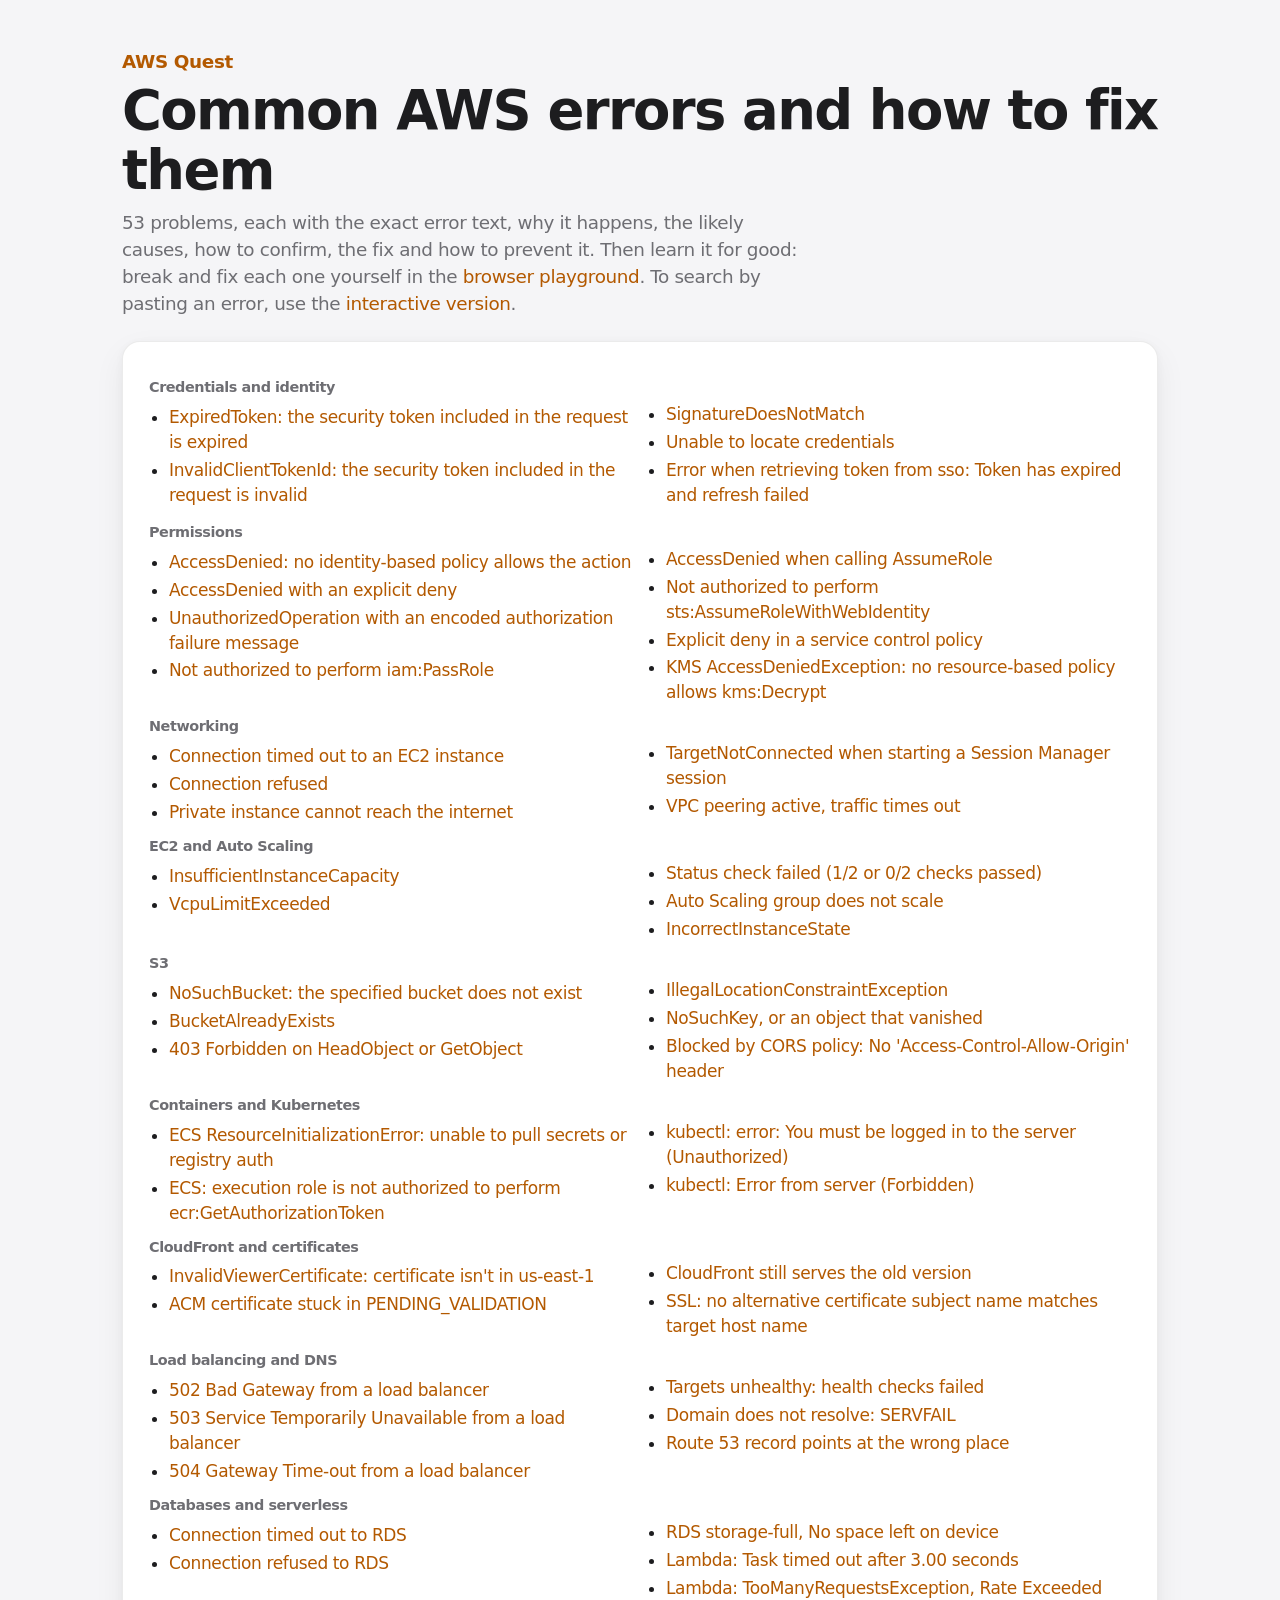
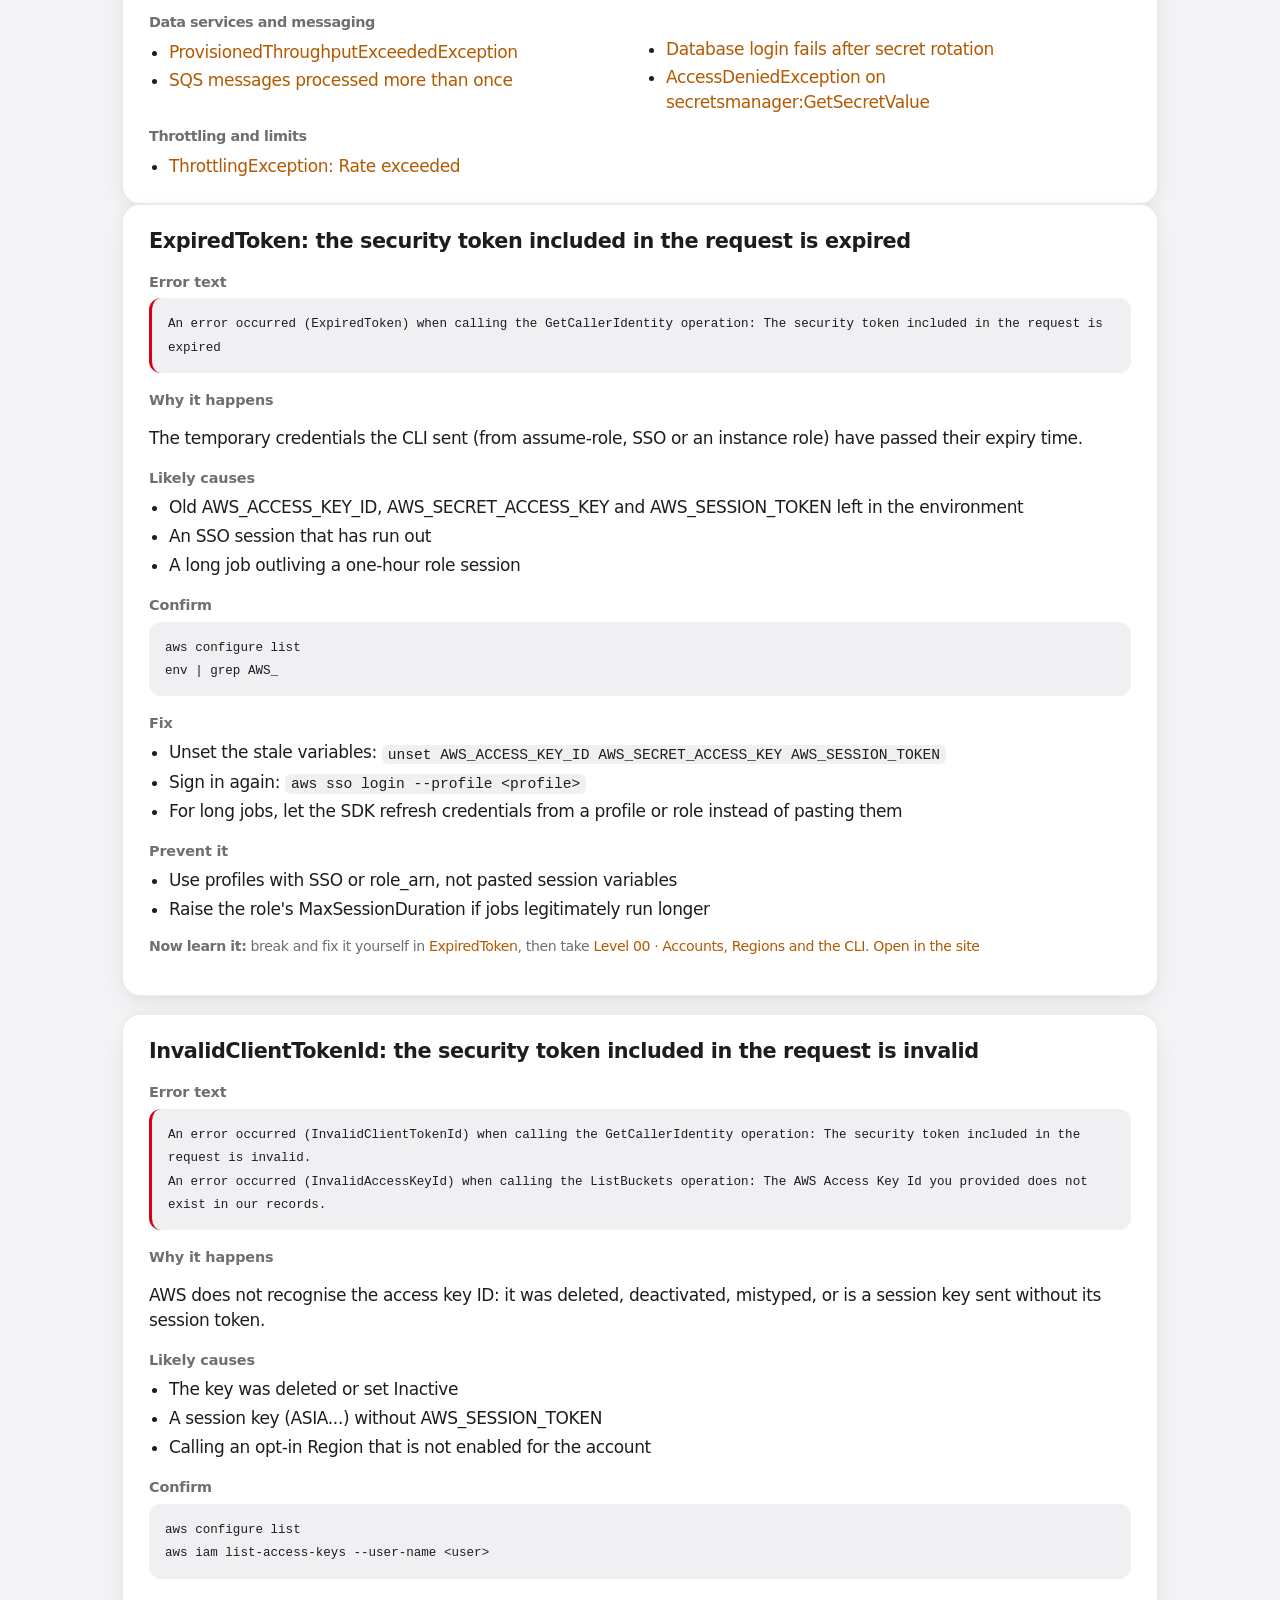
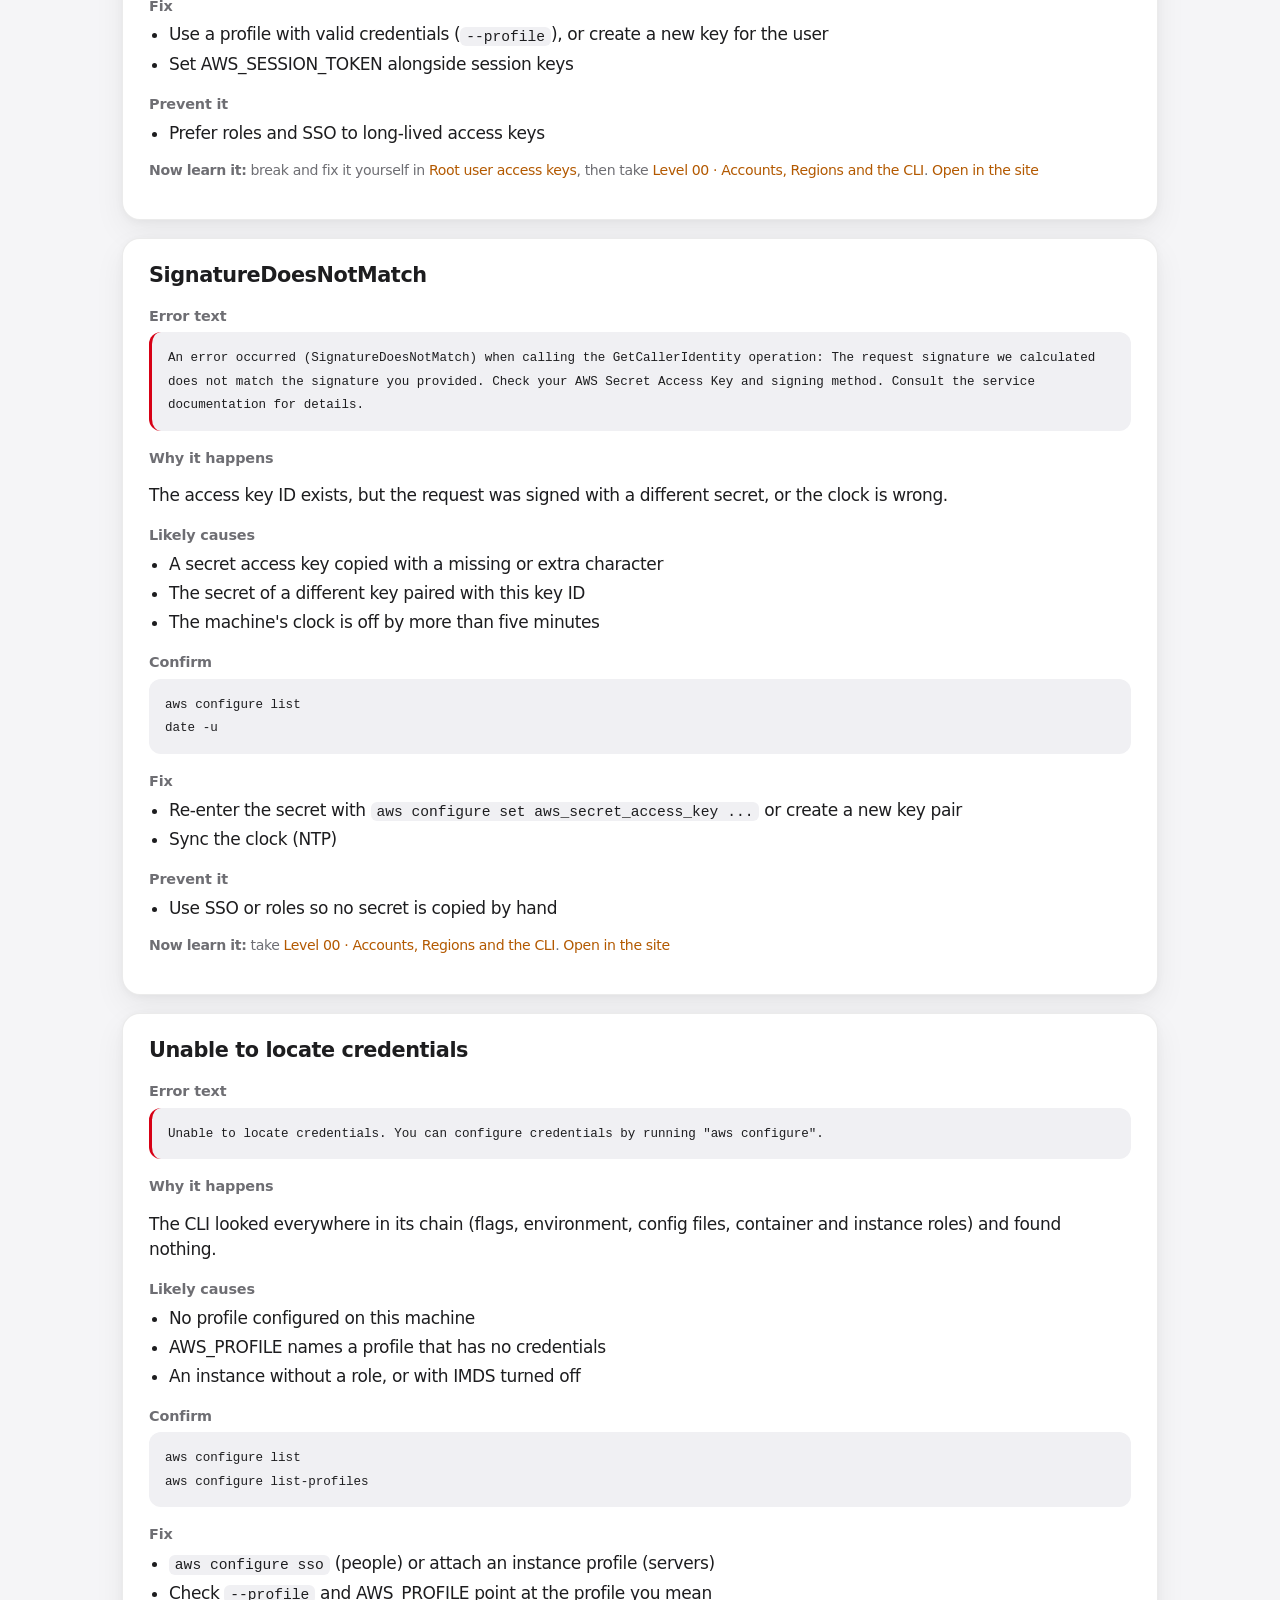
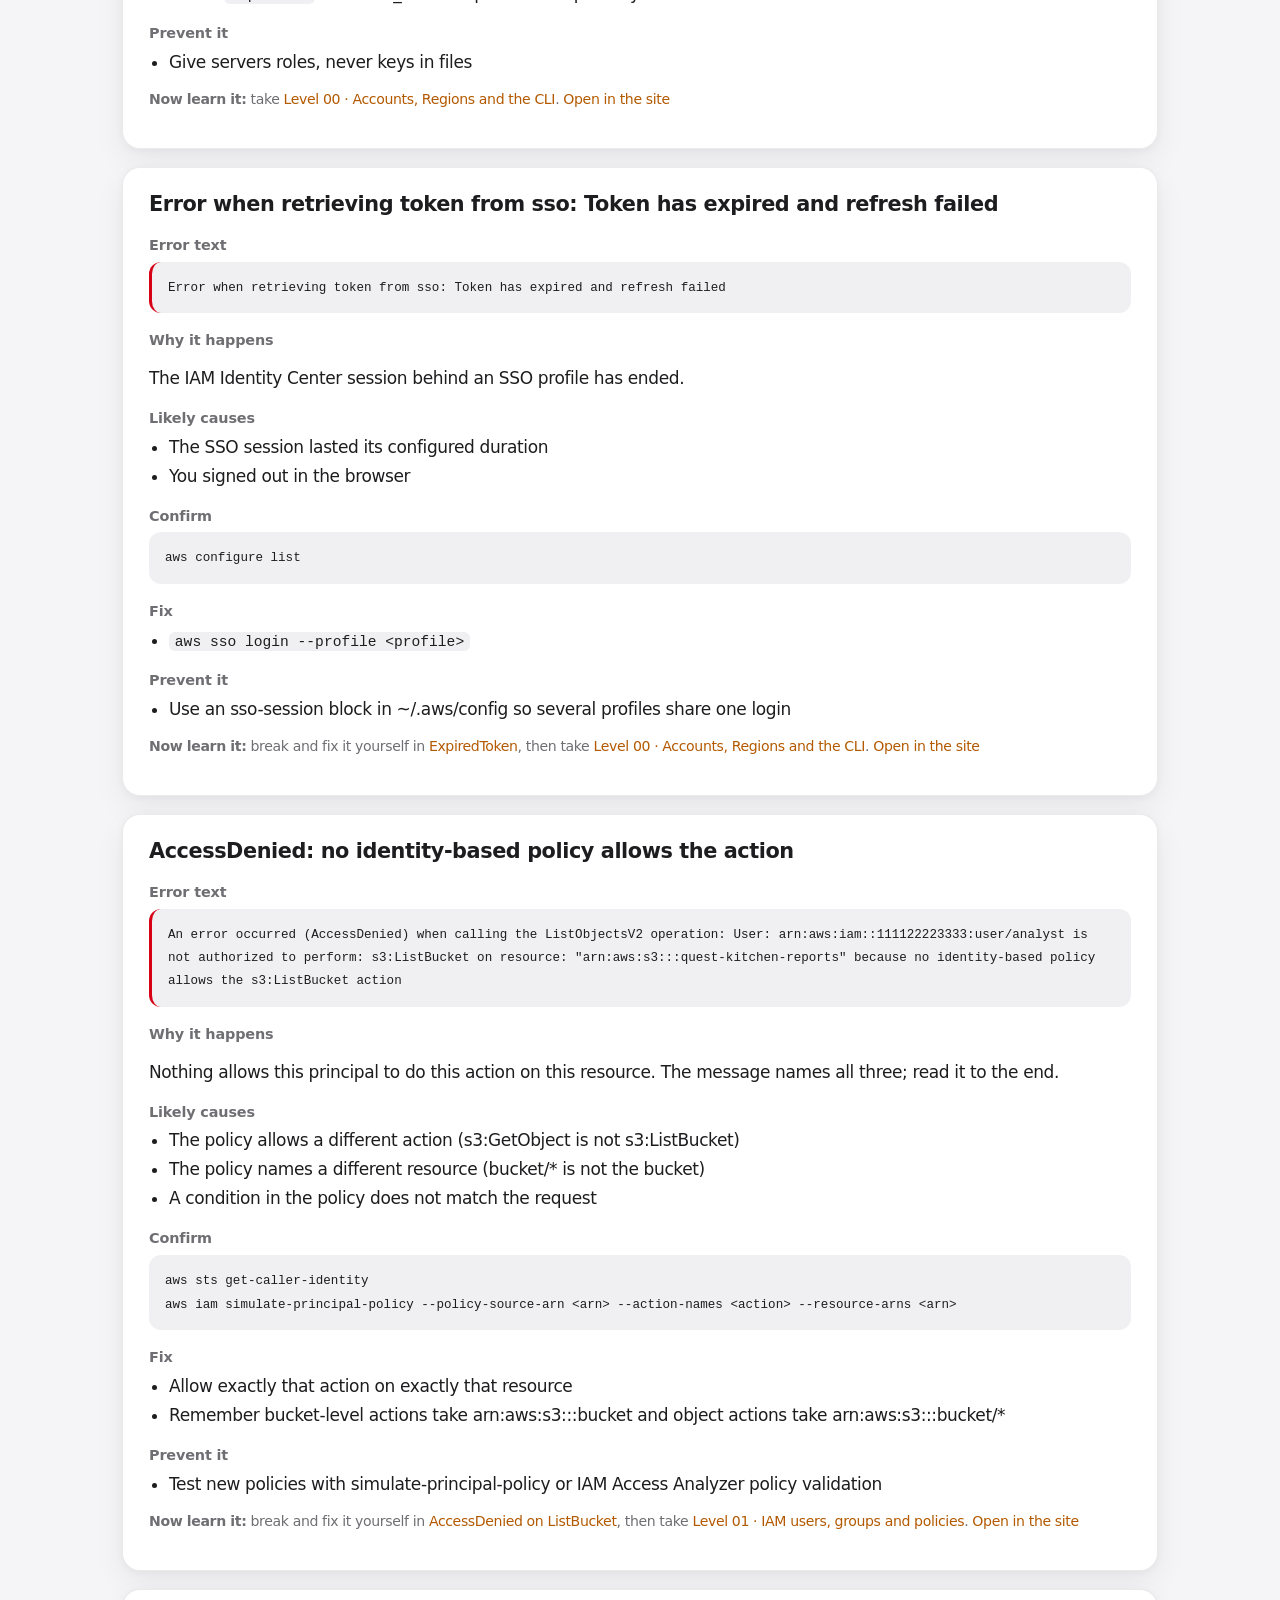
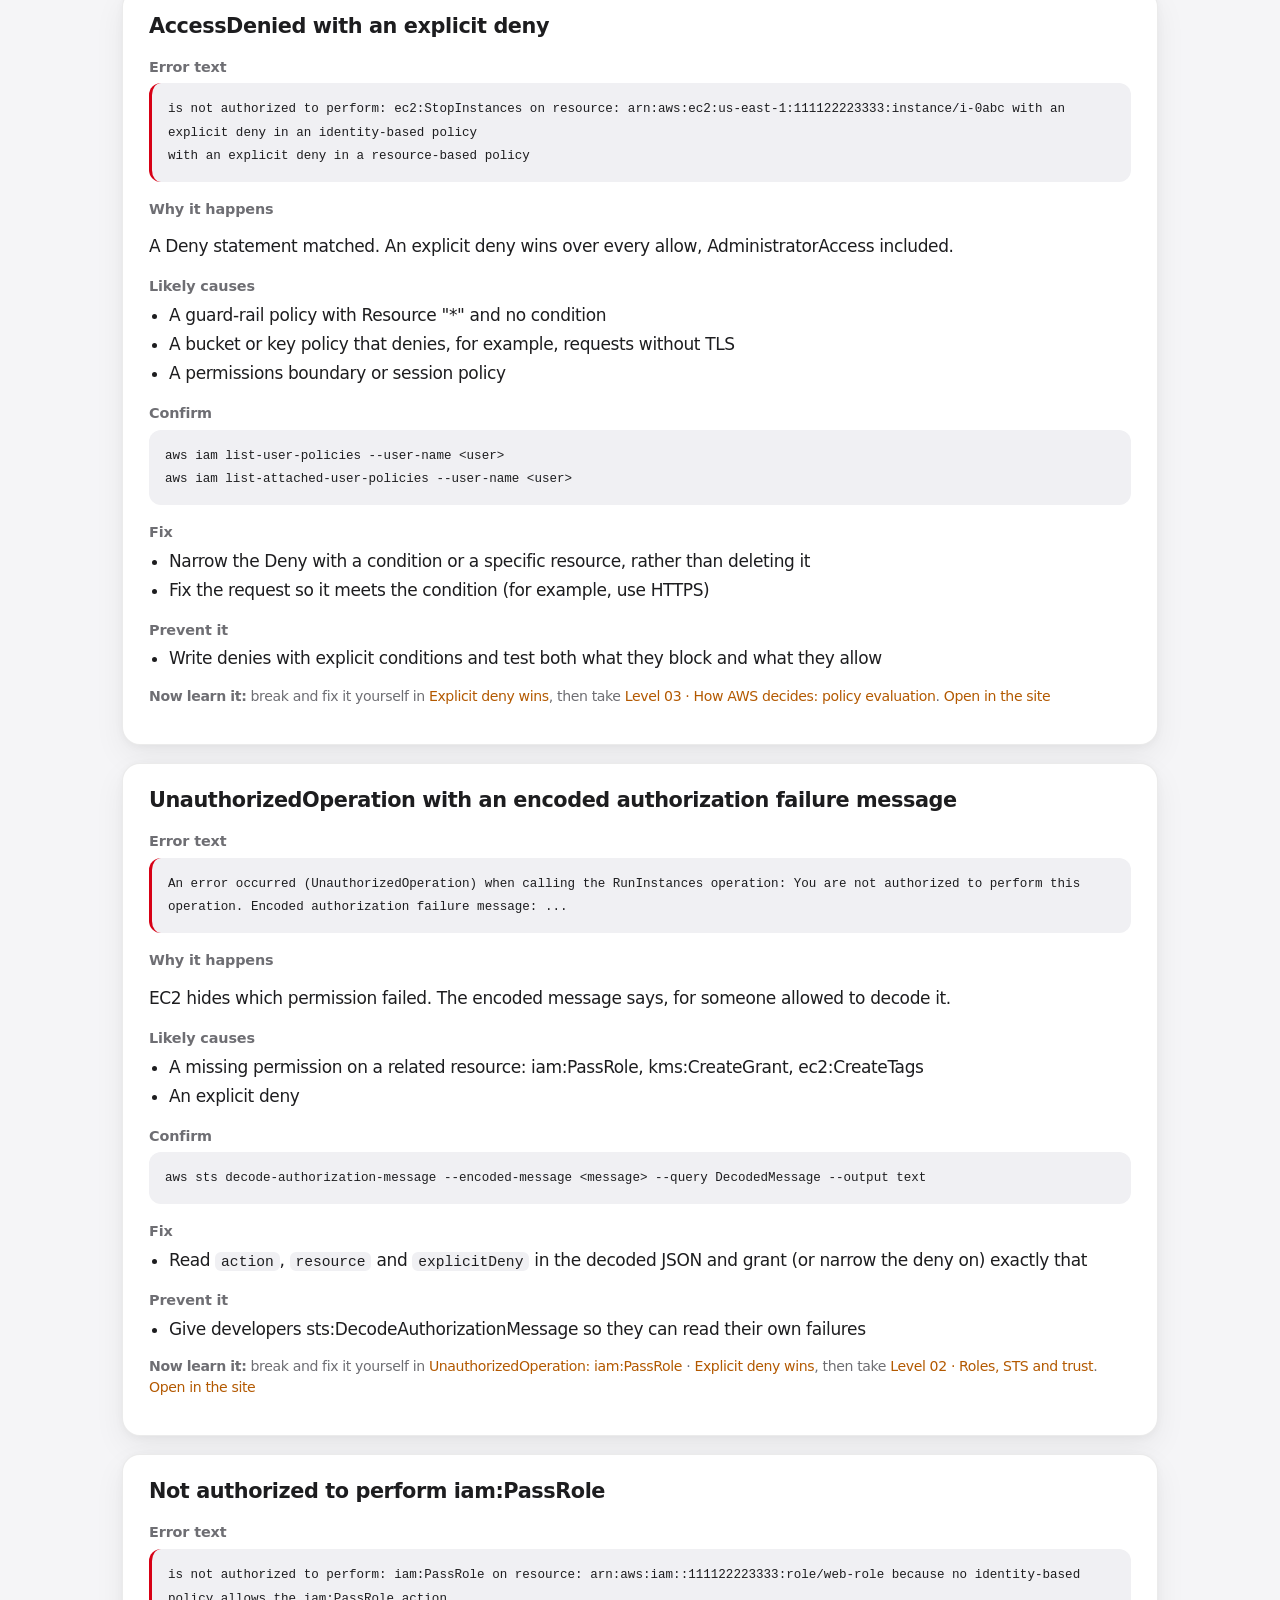
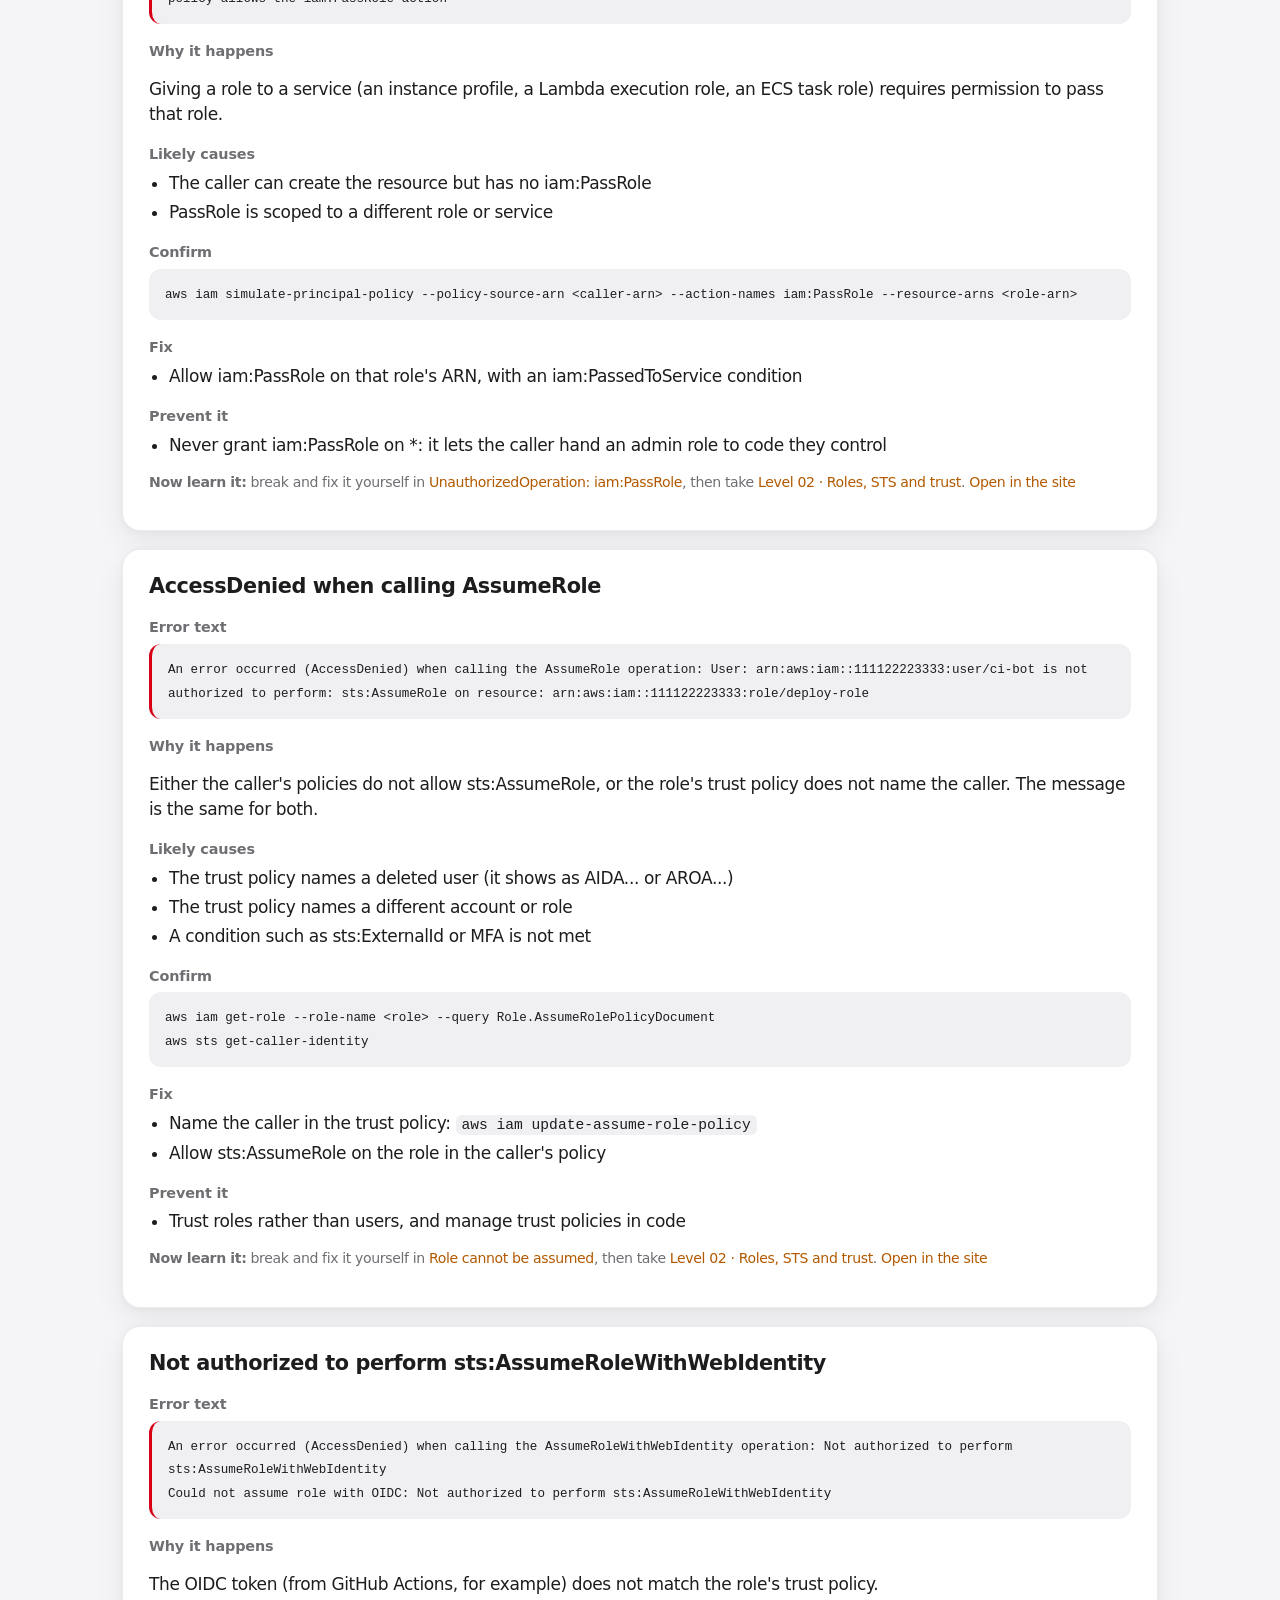
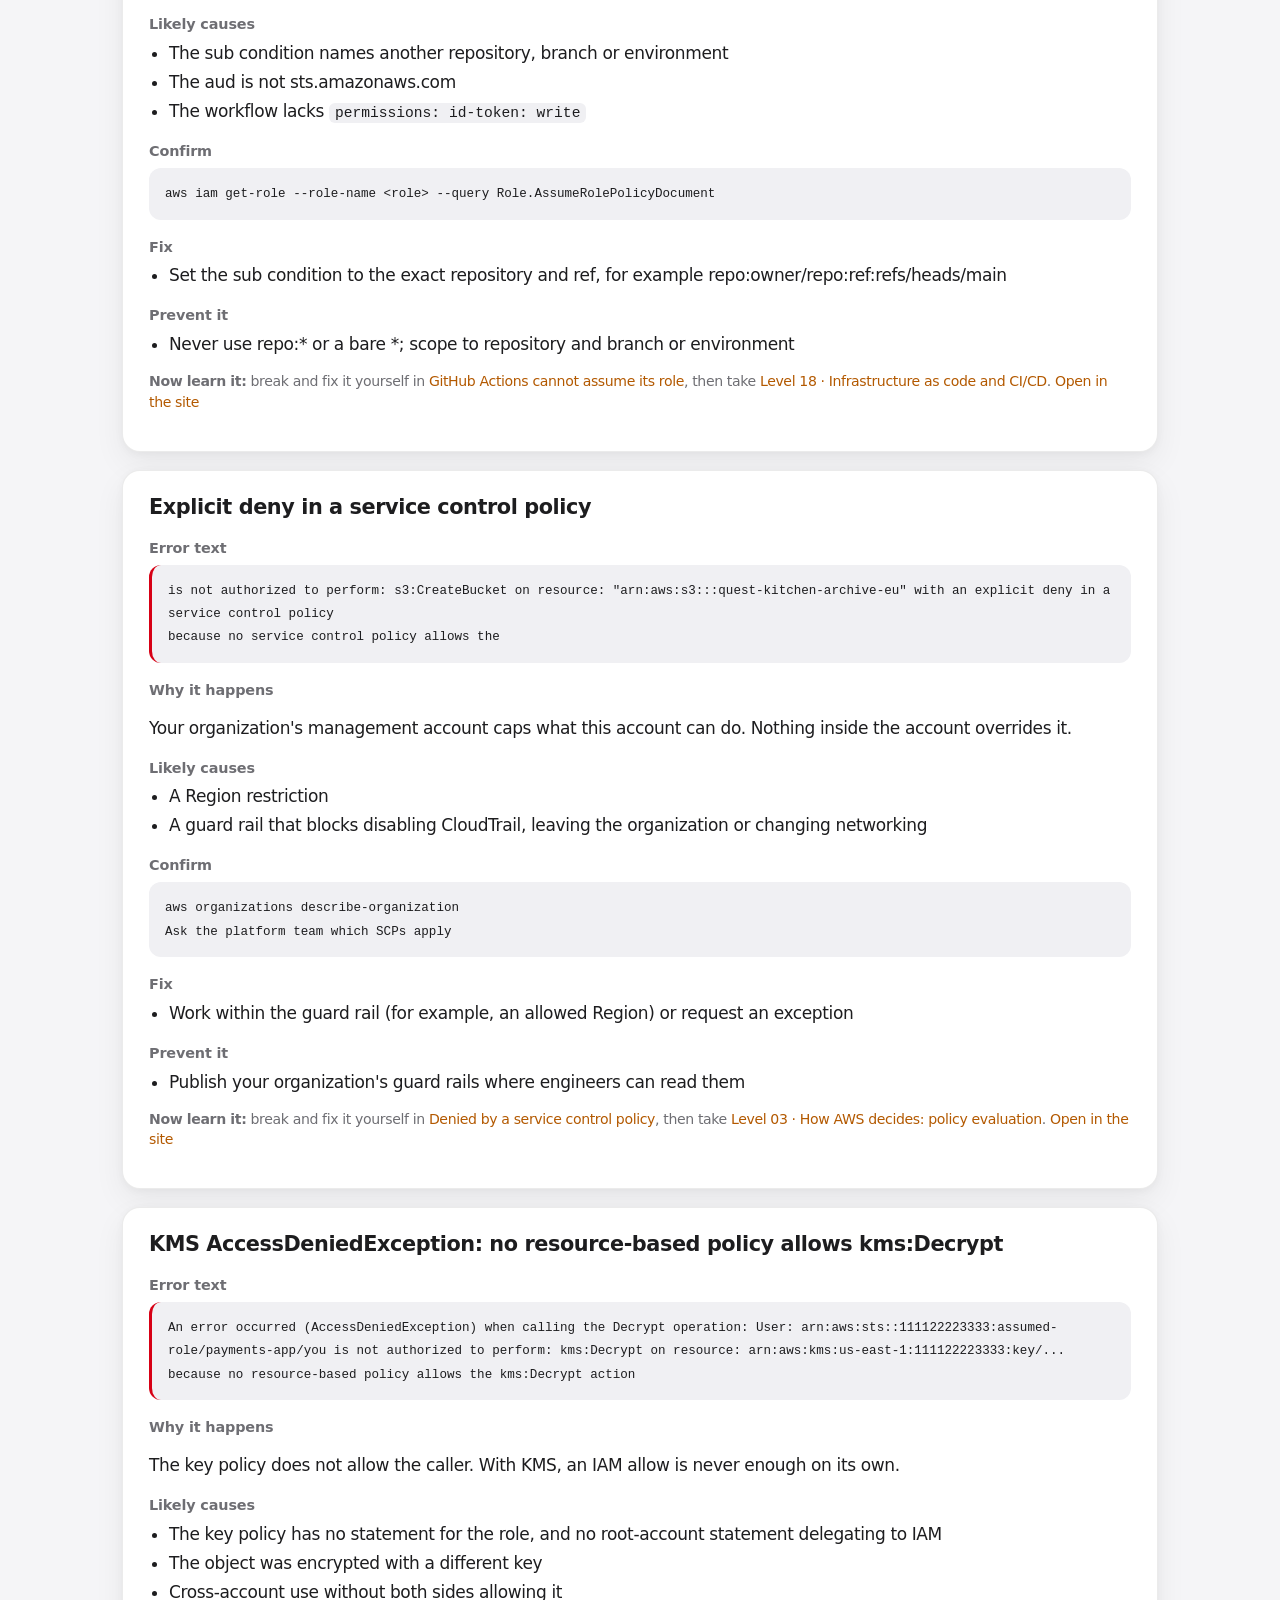
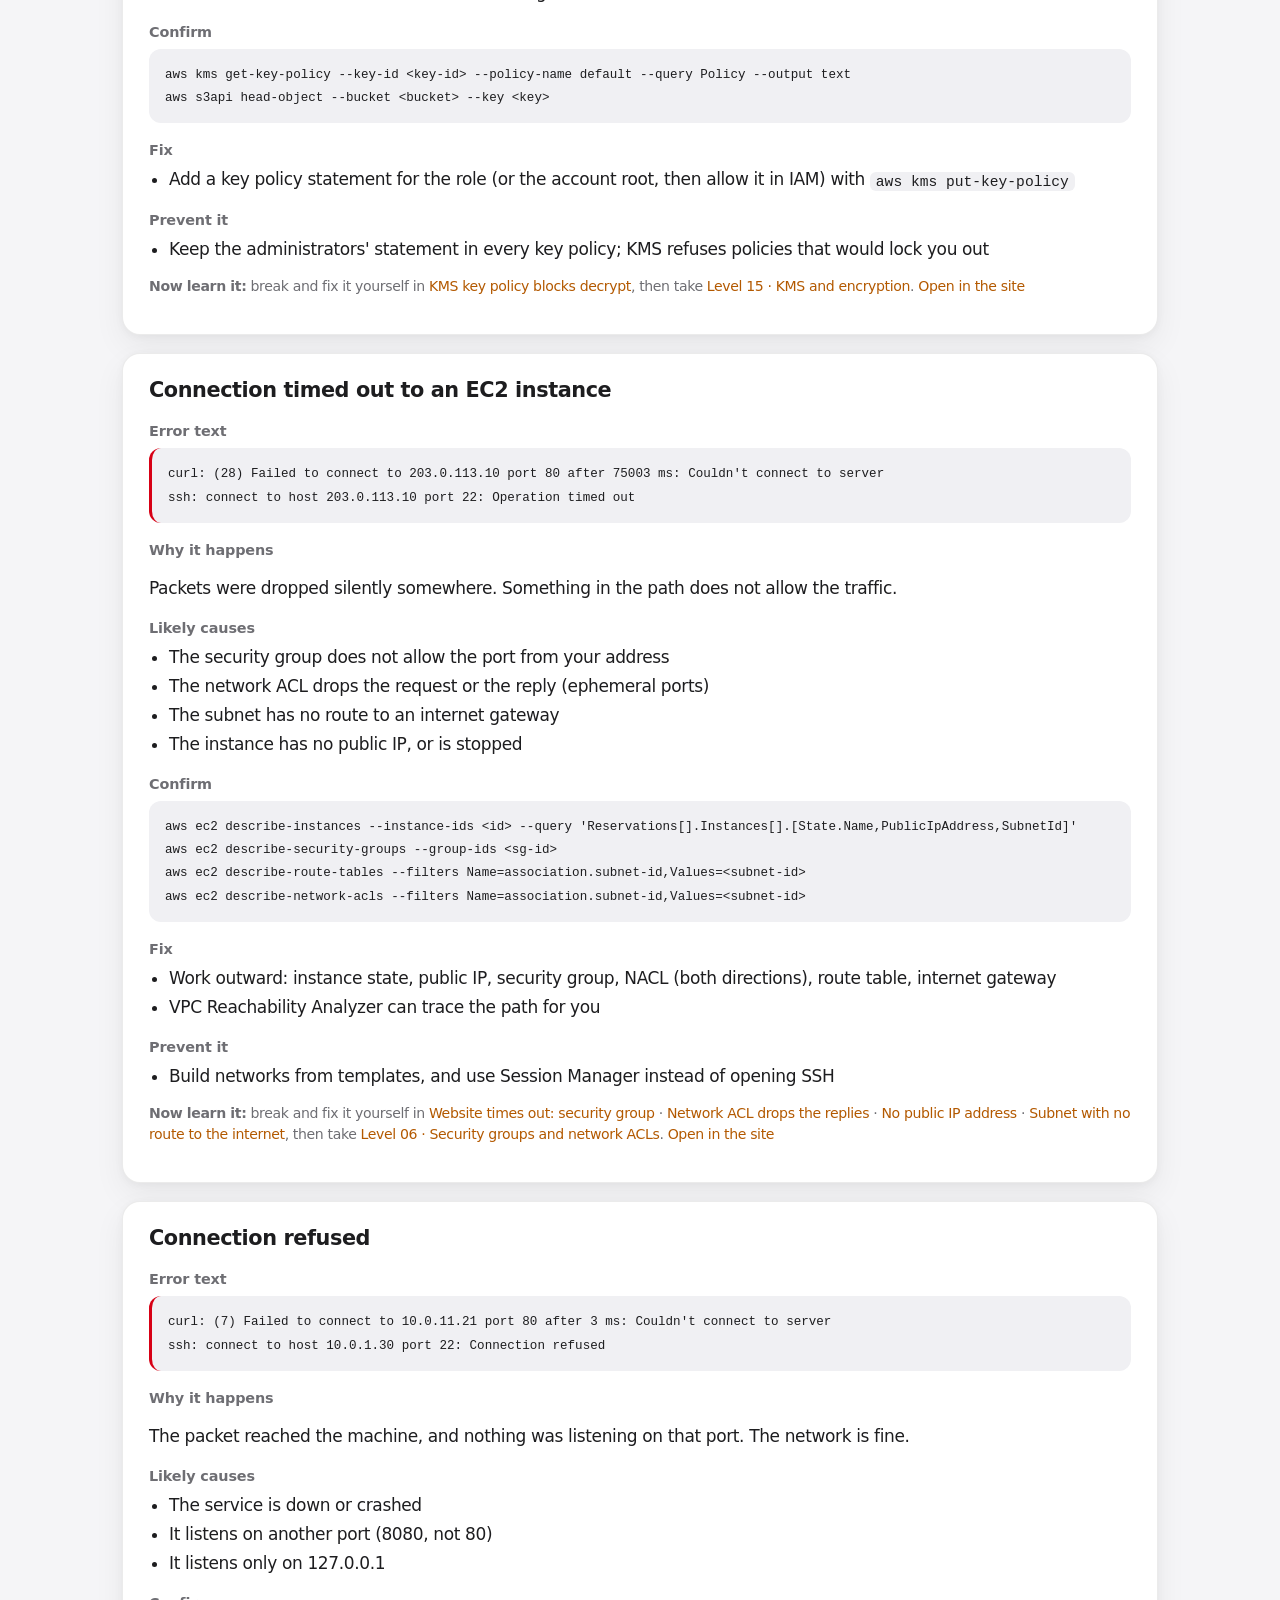
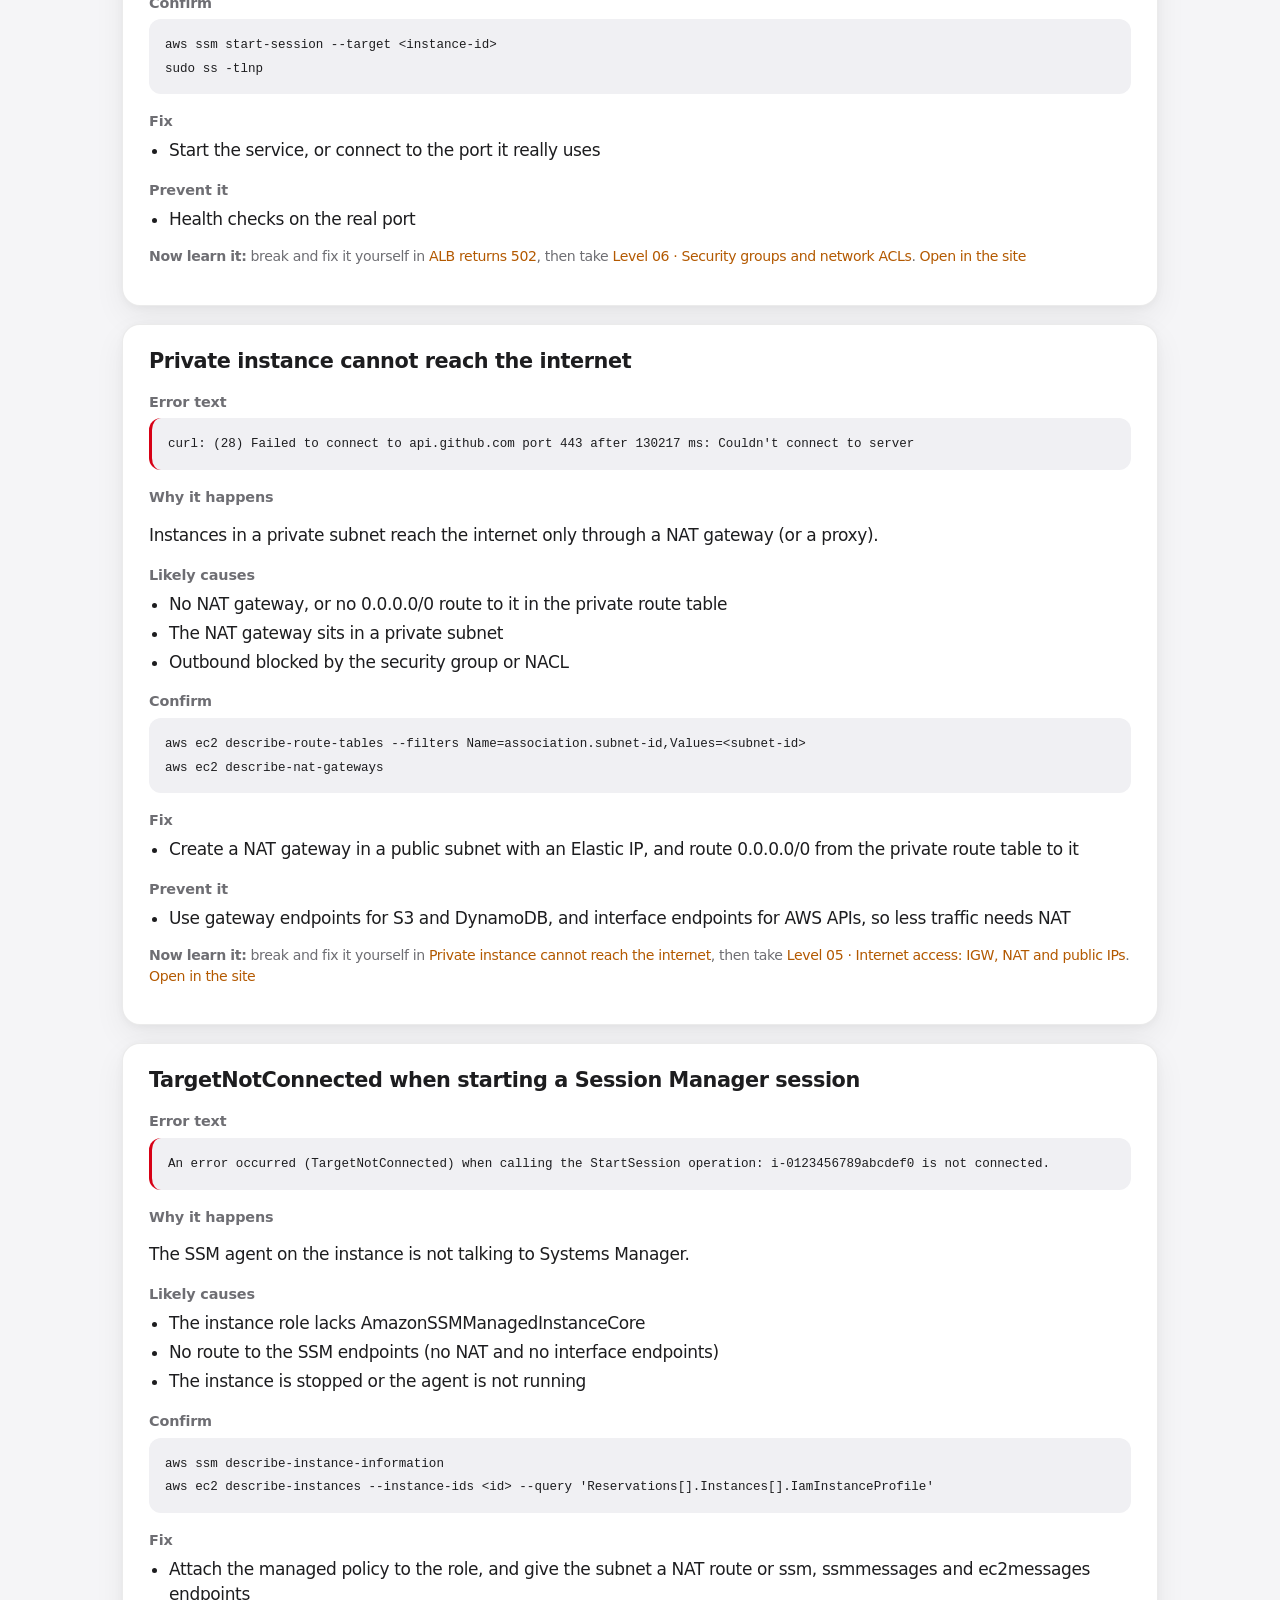
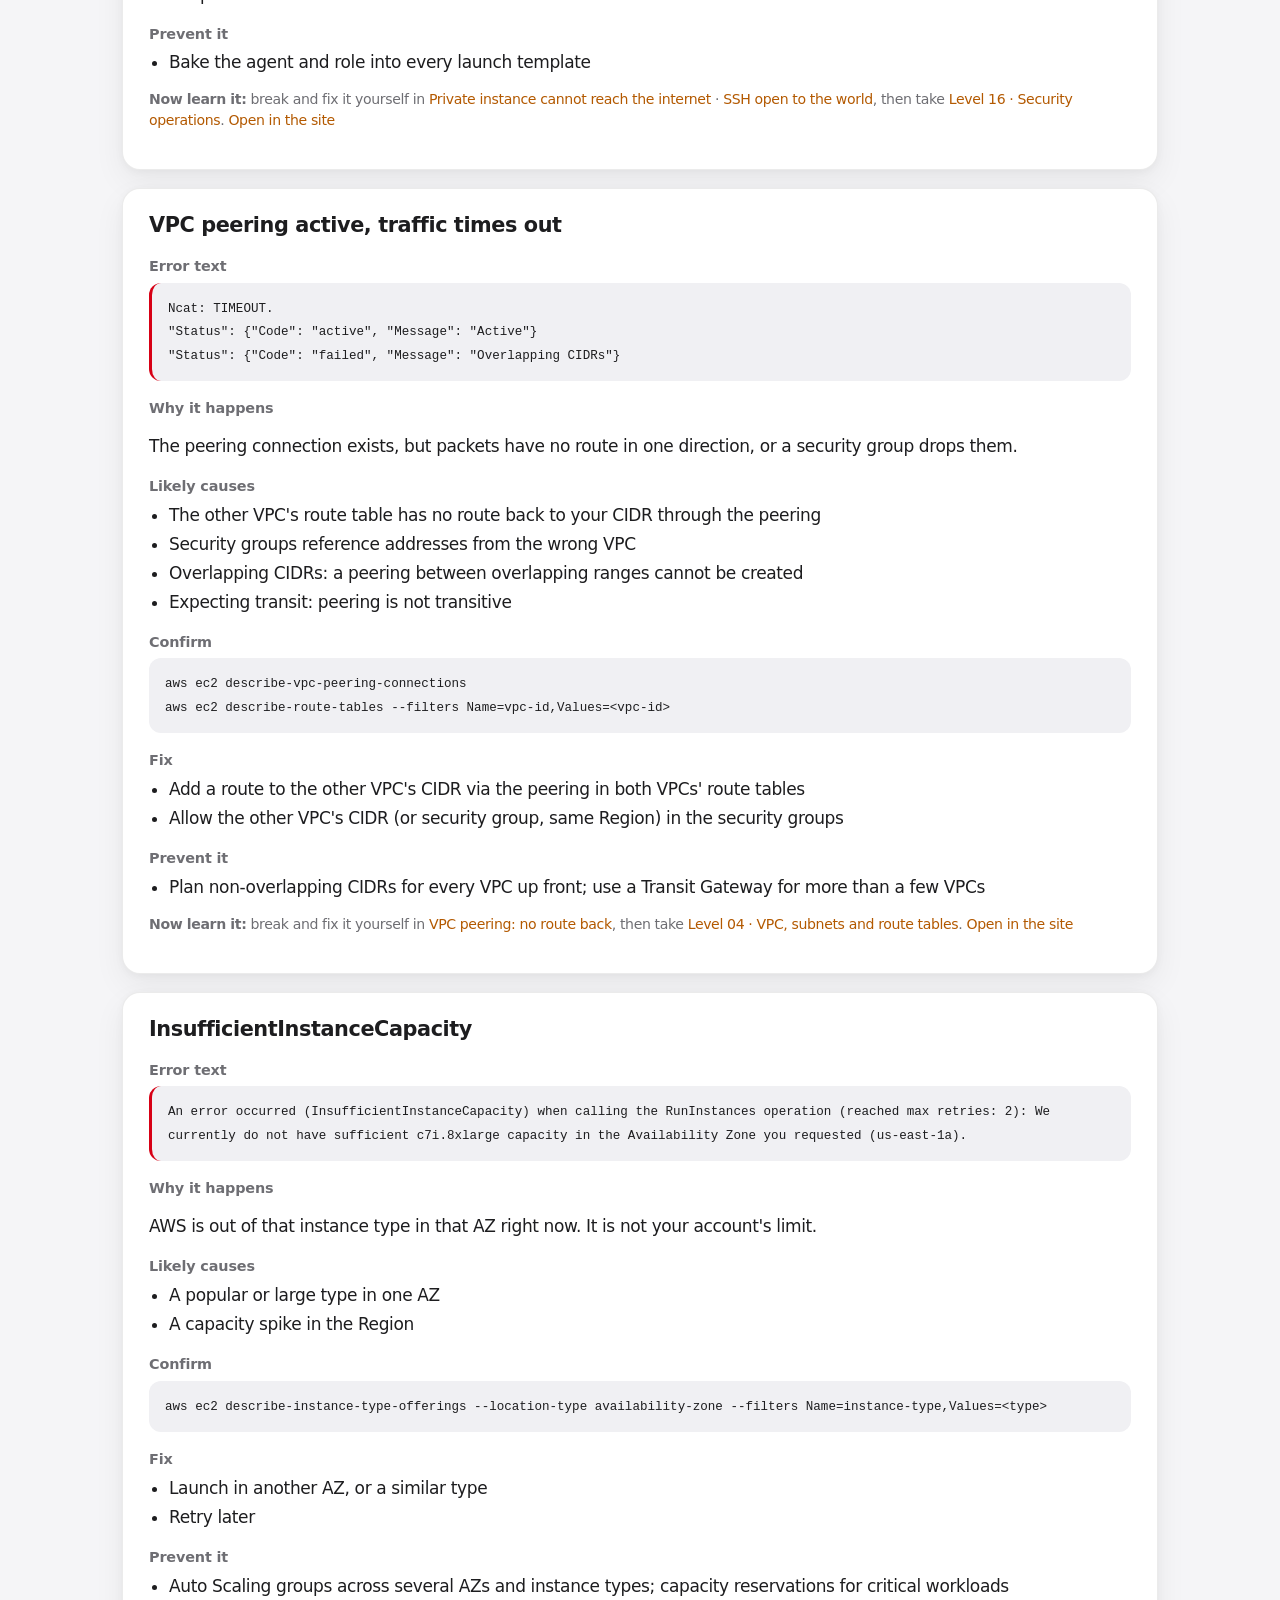
==== commit aec1220c: "Split the site into Learn and Fix modes People arrive either to learn the subject or because somethi" ====
--- a/site/problems.html
+++ b/site/problems.html
@@ -18,7 +18,7 @@
 <main class="wrap problems">
 <p class="eyebrow"><a href="index.html">AWS Quest</a></p>
 <h1>Common AWS errors and how to fix them</h1>
-<p class="lede">53 problems, each with the exact error text, what it means, the likely causes, how to confirm, the fix and how to prevent it. To search by pasting an error, use the <a href="index.html#doctor">interactive version</a>.</p>
+<p class="lede">53 problems, each with the exact error text, why it happens, the likely causes, how to confirm, the fix and how to prevent it. Then learn it for good: break and fix each one yourself in the <a href="index.html#pg-title">browser playground</a>. To search by pasting an error, use the <a href="index.html#doctor">interactive version</a>.</p>
 <nav class="card problems-index" aria-label="Problems">
 <h2>Credentials and identity</h2>
 <ul><li><a href="#expired-token">ExpiredToken: the security token included in the request is expired</a></li><li><a href="#invalid-client-token-id">InvalidClientTokenId: the security token included in the request is invalid</a></li><li><a href="#signature-mismatch">SignatureDoesNotMatch</a></li><li><a href="#unable-to-locate-credentials">Unable to locate credentials</a></li><li><a href="#sso-token-expired">Error when retrieving token from sso: Token has expired and refresh failed</a></li></ul>
@@ -47,7 +47,7 @@
 <h3>ExpiredToken: the security token included in the request is expired</h3>
 <h4>Error text</h4>
 <pre class="error-text"><code>An error occurred (ExpiredToken) when calling the GetCallerIdentity operation: The security token included in the request is expired</code></pre>
-<h4>What it means</h4>
+<h4>Why it happens</h4>
 <p>The temporary credentials the CLI sent (from assume-role, SSO or an instance role) have passed their expiry time.</p>
 <h4>Likely causes</h4>
 <ul><li>Old AWS_ACCESS_KEY_ID, AWS_SECRET_ACCESS_KEY and AWS_SESSION_TOKEN left in the environment</li><li>An SSO session that has run out</li><li>A long job outliving a one-hour role session</li></ul>
@@ -58,14 +58,14 @@
 <ul><li>Unset the stale variables: <code>unset AWS_ACCESS_KEY_ID AWS_SECRET_ACCESS_KEY AWS_SESSION_TOKEN</code></li><li>Sign in again: <code>aws sso login --profile &lt;profile&gt;</code></li><li>For long jobs, let the SDK refresh credentials from a profile or role instead of pasting them</li></ul>
 <h4>Prevent it</h4>
 <ul><li>Use profiles with SSO or role_arn, not pasted session variables</li><li>Raise the role's MaxSessionDuration if jobs legitimately run longer</li></ul>
-<p class="note">Practise it: <a href="index.html#play/expired">ExpiredToken</a> · Learn it: <a href="index.html#level-00">Level 00 · Accounts, Regions and the CLI</a> · <a href="index.html#fix/expired-token">Open in the site</a></p>
+<p class="note"><strong>Now learn it:</strong> break and fix it yourself in <a href="index.html#play/expired">ExpiredToken</a>, then take <a href="index.html#level-00">Level 00 · Accounts, Regions and the CLI</a>. <a href="index.html#fix/expired-token">Open in the site</a></p>
 </section>
 <section class="card problem" id="invalid-client-token-id">
 <h3>InvalidClientTokenId: the security token included in the request is invalid</h3>
 <h4>Error text</h4>
 <pre class="error-text"><code>An error occurred (InvalidClientTokenId) when calling the GetCallerIdentity operation: The security token included in the request is invalid.
 An error occurred (InvalidAccessKeyId) when calling the ListBuckets operation: The AWS Access Key Id you provided does not exist in our records.</code></pre>
-<h4>What it means</h4>
+<h4>Why it happens</h4>
 <p>AWS does not recognise the access key ID: it was deleted, deactivated, mistyped, or is a session key sent without its session token.</p>
 <h4>Likely causes</h4>
 <ul><li>The key was deleted or set Inactive</li><li>A session key (ASIA...) without AWS_SESSION_TOKEN</li><li>Calling an opt-in Region that is not enabled for the account</li></ul>
@@ -76,13 +76,13 @@
 <ul><li>Use a profile with valid credentials (<code>--profile</code>), or create a new key for the user</li><li>Set AWS_SESSION_TOKEN alongside session keys</li></ul>
 <h4>Prevent it</h4>
 <ul><li>Prefer roles and SSO to long-lived access keys</li></ul>
-<p class="note">Practise it: <a href="index.html#play/rootkeys">Root user access keys</a> · Learn it: <a href="index.html#level-00">Level 00 · Accounts, Regions and the CLI</a> · <a href="index.html#fix/invalid-client-token-id">Open in the site</a></p>
+<p class="note"><strong>Now learn it:</strong> break and fix it yourself in <a href="index.html#play/rootkeys">Root user access keys</a>, then take <a href="index.html#level-00">Level 00 · Accounts, Regions and the CLI</a>. <a href="index.html#fix/invalid-client-token-id">Open in the site</a></p>
 </section>
 <section class="card problem" id="signature-mismatch">
 <h3>SignatureDoesNotMatch</h3>
 <h4>Error text</h4>
 <pre class="error-text"><code>An error occurred (SignatureDoesNotMatch) when calling the GetCallerIdentity operation: The request signature we calculated does not match the signature you provided. Check your AWS Secret Access Key and signing method. Consult the service documentation for details.</code></pre>
-<h4>What it means</h4>
+<h4>Why it happens</h4>
 <p>The access key ID exists, but the request was signed with a different secret, or the clock is wrong.</p>
 <h4>Likely causes</h4>
 <ul><li>A secret access key copied with a missing or extra character</li><li>The secret of a different key paired with this key ID</li><li>The machine's clock is off by more than five minutes</li></ul>
@@ -93,13 +93,13 @@
 <ul><li>Re-enter the secret with <code>aws configure set aws_secret_access_key ...</code> or create a new key pair</li><li>Sync the clock (NTP)</li></ul>
 <h4>Prevent it</h4>
 <ul><li>Use SSO or roles so no secret is copied by hand</li></ul>
-<p class="note">Learn it: <a href="index.html#level-00">Level 00 · Accounts, Regions and the CLI</a> · <a href="index.html#fix/signature-mismatch">Open in the site</a></p>
+<p class="note"><strong>Now learn it:</strong> take <a href="index.html#level-00">Level 00 · Accounts, Regions and the CLI</a>. <a href="index.html#fix/signature-mismatch">Open in the site</a></p>
 </section>
 <section class="card problem" id="unable-to-locate-credentials">
 <h3>Unable to locate credentials</h3>
 <h4>Error text</h4>
 <pre class="error-text"><code>Unable to locate credentials. You can configure credentials by running &quot;aws configure&quot;.</code></pre>
-<h4>What it means</h4>
+<h4>Why it happens</h4>
 <p>The CLI looked everywhere in its chain (flags, environment, config files, container and instance roles) and found nothing.</p>
 <h4>Likely causes</h4>
 <ul><li>No profile configured on this machine</li><li>AWS_PROFILE names a profile that has no credentials</li><li>An instance without a role, or with IMDS turned off</li></ul>
@@ -110,13 +110,13 @@
 <ul><li><code>aws configure sso</code> (people) or attach an instance profile (servers)</li><li>Check <code>--profile</code> and AWS_PROFILE point at the profile you mean</li></ul>
 <h4>Prevent it</h4>
 <ul><li>Give servers roles, never keys in files</li></ul>
-<p class="note">Learn it: <a href="index.html#level-00">Level 00 · Accounts, Regions and the CLI</a> · <a href="index.html#fix/unable-to-locate-credentials">Open in the site</a></p>
+<p class="note"><strong>Now learn it:</strong> take <a href="index.html#level-00">Level 00 · Accounts, Regions and the CLI</a>. <a href="index.html#fix/unable-to-locate-credentials">Open in the site</a></p>
 </section>
 <section class="card problem" id="sso-token-expired">
 <h3>Error when retrieving token from sso: Token has expired and refresh failed</h3>
 <h4>Error text</h4>
 <pre class="error-text"><code>Error when retrieving token from sso: Token has expired and refresh failed</code></pre>
-<h4>What it means</h4>
+<h4>Why it happens</h4>
 <p>The IAM Identity Center session behind an SSO profile has ended.</p>
 <h4>Likely causes</h4>
 <ul><li>The SSO session lasted its configured duration</li><li>You signed out in the browser</li></ul>
@@ -126,13 +126,13 @@
 <ul><li><code>aws sso login --profile &lt;profile&gt;</code></li></ul>
 <h4>Prevent it</h4>
 <ul><li>Use an sso-session block in ~/.aws/config so several profiles share one login</li></ul>
-<p class="note">Practise it: <a href="index.html#play/expired">ExpiredToken</a> · Learn it: <a href="index.html#level-00">Level 00 · Accounts, Regions and the CLI</a> · <a href="index.html#fix/sso-token-expired">Open in the site</a></p>
+<p class="note"><strong>Now learn it:</strong> break and fix it yourself in <a href="index.html#play/expired">ExpiredToken</a>, then take <a href="index.html#level-00">Level 00 · Accounts, Regions and the CLI</a>. <a href="index.html#fix/sso-token-expired">Open in the site</a></p>
 </section>
 <section class="card problem" id="access-denied-identity">
 <h3>AccessDenied: no identity-based policy allows the action</h3>
 <h4>Error text</h4>
 <pre class="error-text"><code>An error occurred (AccessDenied) when calling the ListObjectsV2 operation: User: arn:aws:iam::111122223333:user/analyst is not authorized to perform: s3:ListBucket on resource: &quot;arn:aws:s3:::quest-kitchen-reports&quot; because no identity-based policy allows the s3:ListBucket action</code></pre>
-<h4>What it means</h4>
+<h4>Why it happens</h4>
 <p>Nothing allows this principal to do this action on this resource. The message names all three; read it to the end.</p>
 <h4>Likely causes</h4>
 <ul><li>The policy allows a different action (s3:GetObject is not s3:ListBucket)</li><li>The policy names a different resource (bucket/* is not the bucket)</li><li>A condition in the policy does not match the request</li></ul>
@@ -143,14 +143,14 @@
 <ul><li>Allow exactly that action on exactly that resource</li><li>Remember bucket-level actions take arn:aws:s3:::bucket and object actions take arn:aws:s3:::bucket/*</li></ul>
 <h4>Prevent it</h4>
 <ul><li>Test new policies with simulate-principal-policy or IAM Access Analyzer policy validation</li></ul>
-<p class="note">Practise it: <a href="index.html#play/s3list">AccessDenied on ListBucket</a> · Learn it: <a href="index.html#level-01">Level 01 · IAM users, groups and policies</a> · <a href="index.html#fix/access-denied-identity">Open in the site</a></p>
+<p class="note"><strong>Now learn it:</strong> break and fix it yourself in <a href="index.html#play/s3list">AccessDenied on ListBucket</a>, then take <a href="index.html#level-01">Level 01 · IAM users, groups and policies</a>. <a href="index.html#fix/access-denied-identity">Open in the site</a></p>
 </section>
 <section class="card problem" id="access-denied-explicit">
 <h3>AccessDenied with an explicit deny</h3>
 <h4>Error text</h4>
 <pre class="error-text"><code>is not authorized to perform: ec2:StopInstances on resource: arn:aws:ec2:us-east-1:111122223333:instance/i-0abc with an explicit deny in an identity-based policy
 with an explicit deny in a resource-based policy</code></pre>
-<h4>What it means</h4>
+<h4>Why it happens</h4>
 <p>A Deny statement matched. An explicit deny wins over every allow, AdministratorAccess included.</p>
 <h4>Likely causes</h4>
 <ul><li>A guard-rail policy with Resource &quot;*&quot; and no condition</li><li>A bucket or key policy that denies, for example, requests without TLS</li><li>A permissions boundary or session policy</li></ul>
@@ -161,13 +161,13 @@
 <ul><li>Narrow the Deny with a condition or a specific resource, rather than deleting it</li><li>Fix the request so it meets the condition (for example, use HTTPS)</li></ul>
 <h4>Prevent it</h4>
 <ul><li>Write denies with explicit conditions and test both what they block and what they allow</li></ul>
-<p class="note">Practise it: <a href="index.html#play/explicitdeny">Explicit deny wins</a> · Learn it: <a href="index.html#level-03">Level 03 · How AWS decides: policy evaluation</a> · <a href="index.html#fix/access-denied-explicit">Open in the site</a></p>
+<p class="note"><strong>Now learn it:</strong> break and fix it yourself in <a href="index.html#play/explicitdeny">Explicit deny wins</a>, then take <a href="index.html#level-03">Level 03 · How AWS decides: policy evaluation</a>. <a href="index.html#fix/access-denied-explicit">Open in the site</a></p>
 </section>
 <section class="card problem" id="unauthorized-operation-encoded">
 <h3>UnauthorizedOperation with an encoded authorization failure message</h3>
 <h4>Error text</h4>
 <pre class="error-text"><code>An error occurred (UnauthorizedOperation) when calling the RunInstances operation: You are not authorized to perform this operation. Encoded authorization failure message: ...</code></pre>
-<h4>What it means</h4>
+<h4>Why it happens</h4>
 <p>EC2 hides which permission failed. The encoded message says, for someone allowed to decode it.</p>
 <h4>Likely causes</h4>
 <ul><li>A missing permission on a related resource: iam:PassRole, kms:CreateGrant, ec2:CreateTags</li><li>An explicit deny</li></ul>
@@ -177,13 +177,13 @@
 <ul><li>Read <code>action</code>, <code>resource</code> and <code>explicitDeny</code> in the decoded JSON and grant (or narrow the deny on) exactly that</li></ul>
 <h4>Prevent it</h4>
 <ul><li>Give developers sts:DecodeAuthorizationMessage so they can read their own failures</li></ul>
-<p class="note">Practise it: <a href="index.html#play/passrole">UnauthorizedOperation: iam:PassRole</a> · <a href="index.html#play/explicitdeny">Explicit deny wins</a> · Learn it: <a href="index.html#level-02">Level 02 · Roles, STS and trust</a> · <a href="index.html#fix/unauthorized-operation-encoded">Open in the site</a></p>
+<p class="note"><strong>Now learn it:</strong> break and fix it yourself in <a href="index.html#play/passrole">UnauthorizedOperation: iam:PassRole</a> · <a href="index.html#play/explicitdeny">Explicit deny wins</a>, then take <a href="index.html#level-02">Level 02 · Roles, STS and trust</a>. <a href="index.html#fix/unauthorized-operation-encoded">Open in the site</a></p>
 </section>
 <section class="card problem" id="passrole">
 <h3>Not authorized to perform iam:PassRole</h3>
 <h4>Error text</h4>
 <pre class="error-text"><code>is not authorized to perform: iam:PassRole on resource: arn:aws:iam::111122223333:role/web-role because no identity-based policy allows the iam:PassRole action</code></pre>
-<h4>What it means</h4>
+<h4>Why it happens</h4>
 <p>Giving a role to a service (an instance profile, a Lambda execution role, an ECS task role) requires permission to pass that role.</p>
 <h4>Likely causes</h4>
 <ul><li>The caller can create the resource but has no iam:PassRole</li><li>PassRole is scoped to a different role or service</li></ul>
@@ -193,13 +193,13 @@
 <ul><li>Allow iam:PassRole on that role's ARN, with an iam:PassedToService condition</li></ul>
 <h4>Prevent it</h4>
 <ul><li>Never grant iam:PassRole on *: it lets the caller hand an admin role to code they control</li></ul>
-<p class="note">Practise it: <a href="index.html#play/passrole">UnauthorizedOperation: iam:PassRole</a> · Learn it: <a href="index.html#level-02">Level 02 · Roles, STS and trust</a> · <a href="index.html#fix/passrole">Open in the site</a></p>
+<p class="note"><strong>Now learn it:</strong> break and fix it yourself in <a href="index.html#play/passrole">UnauthorizedOperation: iam:PassRole</a>, then take <a href="index.html#level-02">Level 02 · Roles, STS and trust</a>. <a href="index.html#fix/passrole">Open in the site</a></p>
 </section>
 <section class="card problem" id="assume-role-denied">
 <h3>AccessDenied when calling AssumeRole</h3>
 <h4>Error text</h4>
 <pre class="error-text"><code>An error occurred (AccessDenied) when calling the AssumeRole operation: User: arn:aws:iam::111122223333:user/ci-bot is not authorized to perform: sts:AssumeRole on resource: arn:aws:iam::111122223333:role/deploy-role</code></pre>
-<h4>What it means</h4>
+<h4>Why it happens</h4>
 <p>Either the caller's policies do not allow sts:AssumeRole, or the role's trust policy does not name the caller. The message is the same for both.</p>
 <h4>Likely causes</h4>
 <ul><li>The trust policy names a deleted user (it shows as AIDA... or AROA...)</li><li>The trust policy names a different account or role</li><li>A condition such as sts:ExternalId or MFA is not met</li></ul>
@@ -210,14 +210,14 @@
 <ul><li>Name the caller in the trust policy: <code>aws iam update-assume-role-policy</code></li><li>Allow sts:AssumeRole on the role in the caller's policy</li></ul>
 <h4>Prevent it</h4>
 <ul><li>Trust roles rather than users, and manage trust policies in code</li></ul>
-<p class="note">Practise it: <a href="index.html#play/trust">Role cannot be assumed</a> · Learn it: <a href="index.html#level-02">Level 02 · Roles, STS and trust</a> · <a href="index.html#fix/assume-role-denied">Open in the site</a></p>
+<p class="note"><strong>Now learn it:</strong> break and fix it yourself in <a href="index.html#play/trust">Role cannot be assumed</a>, then take <a href="index.html#level-02">Level 02 · Roles, STS and trust</a>. <a href="index.html#fix/assume-role-denied">Open in the site</a></p>
 </section>
 <section class="card problem" id="web-identity-denied">
 <h3>Not authorized to perform sts:AssumeRoleWithWebIdentity</h3>
 <h4>Error text</h4>
 <pre class="error-text"><code>An error occurred (AccessDenied) when calling the AssumeRoleWithWebIdentity operation: Not authorized to perform sts:AssumeRoleWithWebIdentity
 Could not assume role with OIDC: Not authorized to perform sts:AssumeRoleWithWebIdentity</code></pre>
-<h4>What it means</h4>
+<h4>Why it happens</h4>
 <p>The OIDC token (from GitHub Actions, for example) does not match the role's trust policy.</p>
 <h4>Likely causes</h4>
 <ul><li>The sub condition names another repository, branch or environment</li><li>The aud is not sts.amazonaws.com</li><li>The workflow lacks <code>permissions: id-token: write</code></li></ul>
@@ -227,14 +227,14 @@
 <ul><li>Set the sub condition to the exact repository and ref, for example repo:owner/repo:ref:refs/heads/main</li></ul>
 <h4>Prevent it</h4>
 <ul><li>Never use repo:* or a bare *; scope to repository and branch or environment</li></ul>
-<p class="note">Practise it: <a href="index.html#play/oidc">GitHub Actions cannot assume its role</a> · Learn it: <a href="index.html#level-18">Level 18 · Infrastructure as code and CI/CD</a> · <a href="index.html#fix/web-identity-denied">Open in the site</a></p>
+<p class="note"><strong>Now learn it:</strong> break and fix it yourself in <a href="index.html#play/oidc">GitHub Actions cannot assume its role</a>, then take <a href="index.html#level-18">Level 18 · Infrastructure as code and CI/CD</a>. <a href="index.html#fix/web-identity-denied">Open in the site</a></p>
 </section>
 <section class="card problem" id="scp-denied">
 <h3>Explicit deny in a service control policy</h3>
 <h4>Error text</h4>
 <pre class="error-text"><code>is not authorized to perform: s3:CreateBucket on resource: &quot;arn:aws:s3:::quest-kitchen-archive-eu&quot; with an explicit deny in a service control policy
 because no service control policy allows the</code></pre>
-<h4>What it means</h4>
+<h4>Why it happens</h4>
 <p>Your organization's management account caps what this account can do. Nothing inside the account overrides it.</p>
 <h4>Likely causes</h4>
 <ul><li>A Region restriction</li><li>A guard rail that blocks disabling CloudTrail, leaving the organization or changing networking</li></ul>
@@ -245,13 +245,13 @@
 <ul><li>Work within the guard rail (for example, an allowed Region) or request an exception</li></ul>
 <h4>Prevent it</h4>
 <ul><li>Publish your organization's guard rails where engineers can read them</li></ul>
-<p class="note">Practise it: <a href="index.html#play/scp">Denied by a service control policy</a> · Learn it: <a href="index.html#level-03">Level 03 · How AWS decides: policy evaluation</a> · <a href="index.html#fix/scp-denied">Open in the site</a></p>
+<p class="note"><strong>Now learn it:</strong> break and fix it yourself in <a href="index.html#play/scp">Denied by a service control policy</a>, then take <a href="index.html#level-03">Level 03 · How AWS decides: policy evaluation</a>. <a href="index.html#fix/scp-denied">Open in the site</a></p>
 </section>
 <section class="card problem" id="kms-access-denied">
 <h3>KMS AccessDeniedException: no resource-based policy allows kms:Decrypt</h3>
 <h4>Error text</h4>
 <pre class="error-text"><code>An error occurred (AccessDeniedException) when calling the Decrypt operation: User: arn:aws:sts::111122223333:assumed-role/payments-app/you is not authorized to perform: kms:Decrypt on resource: arn:aws:kms:us-east-1:111122223333:key/... because no resource-based policy allows the kms:Decrypt action</code></pre>
-<h4>What it means</h4>
+<h4>Why it happens</h4>
 <p>The key policy does not allow the caller. With KMS, an IAM allow is never enough on its own.</p>
 <h4>Likely causes</h4>
 <ul><li>The key policy has no statement for the role, and no root-account statement delegating to IAM</li><li>The object was encrypted with a different key</li><li>Cross-account use without both sides allowing it</li></ul>
@@ -262,14 +262,14 @@
 <ul><li>Add a key policy statement for the role (or the account root, then allow it in IAM) with <code>aws kms put-key-policy</code></li></ul>
 <h4>Prevent it</h4>
 <ul><li>Keep the administrators' statement in every key policy; KMS refuses policies that would lock you out</li></ul>
-<p class="note">Practise it: <a href="index.html#play/kmsdecrypt">KMS key policy blocks decrypt</a> · Learn it: <a href="index.html#level-15">Level 15 · KMS and encryption</a> · <a href="index.html#fix/kms-access-denied">Open in the site</a></p>
+<p class="note"><strong>Now learn it:</strong> break and fix it yourself in <a href="index.html#play/kmsdecrypt">KMS key policy blocks decrypt</a>, then take <a href="index.html#level-15">Level 15 · KMS and encryption</a>. <a href="index.html#fix/kms-access-denied">Open in the site</a></p>
 </section>
 <section class="card problem" id="connection-timed-out">
 <h3>Connection timed out to an EC2 instance</h3>
 <h4>Error text</h4>
 <pre class="error-text"><code>curl: (28) Failed to connect to 203.0.113.10 port 80 after 75003 ms: Couldn't connect to server
 ssh: connect to host 203.0.113.10 port 22: Operation timed out</code></pre>
-<h4>What it means</h4>
+<h4>Why it happens</h4>
 <p>Packets were dropped silently somewhere. Something in the path does not allow the traffic.</p>
 <h4>Likely causes</h4>
 <ul><li>The security group does not allow the port from your address</li><li>The network ACL drops the request or the reply (ephemeral ports)</li><li>The subnet has no route to an internet gateway</li><li>The instance has no public IP, or is stopped</li></ul>
@@ -282,14 +282,14 @@
 <ul><li>Work outward: instance state, public IP, security group, NACL (both directions), route table, internet gateway</li><li>VPC Reachability Analyzer can trace the path for you</li></ul>
 <h4>Prevent it</h4>
 <ul><li>Build networks from templates, and use Session Manager instead of opening SSH</li></ul>
-<p class="note">Practise it: <a href="index.html#play/sgweb">Website times out: security group</a> · <a href="index.html#play/nacl">Network ACL drops the replies</a> · <a href="index.html#play/nopublicip">No public IP address</a> · <a href="index.html#play/routeigw">Subnet with no route to the internet</a> · Learn it: <a href="index.html#level-06">Level 06 · Security groups and network ACLs</a> · <a href="index.html#fix/connection-timed-out">Open in the site</a></p>
+<p class="note"><strong>Now learn it:</strong> break and fix it yourself in <a href="index.html#play/sgweb">Website times out: security group</a> · <a href="index.html#play/nacl">Network ACL drops the replies</a> · <a href="index.html#play/nopublicip">No public IP address</a> · <a href="index.html#play/routeigw">Subnet with no route to the internet</a>, then take <a href="index.html#level-06">Level 06 · Security groups and network ACLs</a>. <a href="index.html#fix/connection-timed-out">Open in the site</a></p>
 </section>
 <section class="card problem" id="connection-refused">
 <h3>Connection refused</h3>
 <h4>Error text</h4>
 <pre class="error-text"><code>curl: (7) Failed to connect to 10.0.11.21 port 80 after 3 ms: Couldn't connect to server
 ssh: connect to host 10.0.1.30 port 22: Connection refused</code></pre>
-<h4>What it means</h4>
+<h4>Why it happens</h4>
 <p>The packet reached the machine, and nothing was listening on that port. The network is fine.</p>
 <h4>Likely causes</h4>
 <ul><li>The service is down or crashed</li><li>It listens on another port (8080, not 80)</li><li>It listens only on 127.0.0.1</li></ul>
@@ -300,13 +300,13 @@
 <ul><li>Start the service, or connect to the port it really uses</li></ul>
 <h4>Prevent it</h4>
 <ul><li>Health checks on the real port</li></ul>
-<p class="note">Practise it: <a href="index.html#play/alb502">ALB returns 502</a> · Learn it: <a href="index.html#level-06">Level 06 · Security groups and network ACLs</a> · <a href="index.html#fix/connection-refused">Open in the site</a></p>
+<p class="note"><strong>Now learn it:</strong> break and fix it yourself in <a href="index.html#play/alb502">ALB returns 502</a>, then take <a href="index.html#level-06">Level 06 · Security groups and network ACLs</a>. <a href="index.html#fix/connection-refused">Open in the site</a></p>
 </section>
 <section class="card problem" id="nat-no-internet">
 <h3>Private instance cannot reach the internet</h3>
 <h4>Error text</h4>
 <pre class="error-text"><code>curl: (28) Failed to connect to api.github.com port 443 after 130217 ms: Couldn't connect to server</code></pre>
-<h4>What it means</h4>
+<h4>Why it happens</h4>
 <p>Instances in a private subnet reach the internet only through a NAT gateway (or a proxy).</p>
 <h4>Likely causes</h4>
 <ul><li>No NAT gateway, or no 0.0.0.0/0 route to it in the private route table</li><li>The NAT gateway sits in a private subnet</li><li>Outbound blocked by the security group or NACL</li></ul>
@@ -317,13 +317,13 @@
 <ul><li>Create a NAT gateway in a public subnet with an Elastic IP, and route 0.0.0.0/0 from the private route table to it</li></ul>
 <h4>Prevent it</h4>
 <ul><li>Use gateway endpoints for S3 and DynamoDB, and interface endpoints for AWS APIs, so less traffic needs NAT</li></ul>
-<p class="note">Practise it: <a href="index.html#play/nat">Private instance cannot reach the internet</a> · Learn it: <a href="index.html#level-05">Level 05 · Internet access: IGW, NAT and public IPs</a> · <a href="index.html#fix/nat-no-internet">Open in the site</a></p>
+<p class="note"><strong>Now learn it:</strong> break and fix it yourself in <a href="index.html#play/nat">Private instance cannot reach the internet</a>, then take <a href="index.html#level-05">Level 05 · Internet access: IGW, NAT and public IPs</a>. <a href="index.html#fix/nat-no-internet">Open in the site</a></p>
 </section>
 <section class="card problem" id="ssm-not-connected">
 <h3>TargetNotConnected when starting a Session Manager session</h3>
 <h4>Error text</h4>
 <pre class="error-text"><code>An error occurred (TargetNotConnected) when calling the StartSession operation: i-0123456789abcdef0 is not connected.</code></pre>
-<h4>What it means</h4>
+<h4>Why it happens</h4>
 <p>The SSM agent on the instance is not talking to Systems Manager.</p>
 <h4>Likely causes</h4>
 <ul><li>The instance role lacks AmazonSSMManagedInstanceCore</li><li>No route to the SSM endpoints (no NAT and no interface endpoints)</li><li>The instance is stopped or the agent is not running</li></ul>
@@ -334,7 +334,7 @@
 <ul><li>Attach the managed policy to the role, and give the subnet a NAT route or ssm, ssmmessages and ec2messages endpoints</li></ul>
 <h4>Prevent it</h4>
 <ul><li>Bake the agent and role into every launch template</li></ul>
-<p class="note">Practise it: <a href="index.html#play/nat">Private instance cannot reach the internet</a> · <a href="index.html#play/sshworld">SSH open to the world</a> · Learn it: <a href="index.html#level-16">Level 16 · Security operations</a> · <a href="index.html#fix/ssm-not-connected">Open in the site</a></p>
+<p class="note"><strong>Now learn it:</strong> break and fix it yourself in <a href="index.html#play/nat">Private instance cannot reach the internet</a> · <a href="index.html#play/sshworld">SSH open to the world</a>, then take <a href="index.html#level-16">Level 16 · Security operations</a>. <a href="index.html#fix/ssm-not-connected">Open in the site</a></p>
 </section>
 <section class="card problem" id="peering-no-route">
 <h3>VPC peering active, traffic times out</h3>
@@ -342,7 +342,7 @@
 <pre class="error-text"><code>Ncat: TIMEOUT.
 &quot;Status&quot;: {&quot;Code&quot;: &quot;active&quot;, &quot;Message&quot;: &quot;Active&quot;}
 &quot;Status&quot;: {&quot;Code&quot;: &quot;failed&quot;, &quot;Message&quot;: &quot;Overlapping CIDRs&quot;}</code></pre>
-<h4>What it means</h4>
+<h4>Why it happens</h4>
 <p>The peering connection exists, but packets have no route in one direction, or a security group drops them.</p>
 <h4>Likely causes</h4>
 <ul><li>The other VPC's route table has no route back to your CIDR through the peering</li><li>Security groups reference addresses from the wrong VPC</li><li>Overlapping CIDRs: a peering between overlapping ranges cannot be created</li><li>Expecting transit: peering is not transitive</li></ul>
@@ -353,13 +353,13 @@
 <ul><li>Add a route to the other VPC's CIDR via the peering in both VPCs' route tables</li><li>Allow the other VPC's CIDR (or security group, same Region) in the security groups</li></ul>
 <h4>Prevent it</h4>
 <ul><li>Plan non-overlapping CIDRs for every VPC up front; use a Transit Gateway for more than a few VPCs</li></ul>
-<p class="note">Practise it: <a href="index.html#play/peering">VPC peering: no route back</a> · Learn it: <a href="index.html#level-04">Level 04 · VPC, subnets and route tables</a> · <a href="index.html#fix/peering-no-route">Open in the site</a></p>
+<p class="note"><strong>Now learn it:</strong> break and fix it yourself in <a href="index.html#play/peering">VPC peering: no route back</a>, then take <a href="index.html#level-04">Level 04 · VPC, subnets and route tables</a>. <a href="index.html#fix/peering-no-route">Open in the site</a></p>
 </section>
 <section class="card problem" id="insufficient-capacity">
 <h3>InsufficientInstanceCapacity</h3>
 <h4>Error text</h4>
 <pre class="error-text"><code>An error occurred (InsufficientInstanceCapacity) when calling the RunInstances operation (reached max retries: 2): We currently do not have sufficient c7i.8xlarge capacity in the Availability Zone you requested (us-east-1a).</code></pre>
-<h4>What it means</h4>
+<h4>Why it happens</h4>
 <p>AWS is out of that instance type in that AZ right now. It is not your account's limit.</p>
 <h4>Likely causes</h4>
 <ul><li>A popular or large type in one AZ</li><li>A capacity spike in the Region</li></ul>
@@ -369,13 +369,13 @@
 <ul><li>Launch in another AZ, or a similar type</li><li>Retry later</li></ul>
 <h4>Prevent it</h4>
 <ul><li>Auto Scaling groups across several AZs and instance types; capacity reservations for critical workloads</li></ul>
-<p class="note">Practise it: <a href="index.html#play/capacity">InsufficientInstanceCapacity</a> · Learn it: <a href="index.html#level-07">Level 07 · EC2: launch, state and limits</a> · <a href="index.html#fix/insufficient-capacity">Open in the site</a></p>
+<p class="note"><strong>Now learn it:</strong> break and fix it yourself in <a href="index.html#play/capacity">InsufficientInstanceCapacity</a>, then take <a href="index.html#level-07">Level 07 · EC2: launch, state and limits</a>. <a href="index.html#fix/insufficient-capacity">Open in the site</a></p>
 </section>
 <section class="card problem" id="vcpu-limit">
 <h3>VcpuLimitExceeded</h3>
 <h4>Error text</h4>
 <pre class="error-text"><code>An error occurred (VcpuLimitExceeded) when calling the RunInstances operation: You have requested more vCPU capacity than your current vCPU limit of 32 allows for the instance bucket that the specified instance type belongs to.</code></pre>
-<h4>What it means</h4>
+<h4>Why it happens</h4>
 <p>Running instances in this family group already use the account's vCPU quota for the Region.</p>
 <h4>Likely causes</h4>
 <ul><li>Forgotten instances still running</li><li>A new account with low default quotas</li></ul>
@@ -386,14 +386,14 @@
 <ul><li>Stop or terminate what you do not need</li><li>Request an increase: <code>aws service-quotas request-service-quota-increase</code></li></ul>
 <h4>Prevent it</h4>
 <ul><li>Tag instances with an owner and expiry, and review running instances weekly</li></ul>
-<p class="note">Practise it: <a href="index.html#play/vcpu">VcpuLimitExceeded</a> · Learn it: <a href="index.html#level-07">Level 07 · EC2: launch, state and limits</a> · <a href="index.html#fix/vcpu-limit">Open in the site</a></p>
+<p class="note"><strong>Now learn it:</strong> break and fix it yourself in <a href="index.html#play/vcpu">VcpuLimitExceeded</a>, then take <a href="index.html#level-07">Level 07 · EC2: launch, state and limits</a>. <a href="index.html#fix/vcpu-limit">Open in the site</a></p>
 </section>
 <section class="card problem" id="status-check-failed">
 <h3>Status check failed (1/2 or 0/2 checks passed)</h3>
 <h4>Error text</h4>
 <pre class="error-text"><code>&quot;SystemStatus&quot;: {&quot;Status&quot;: &quot;impaired&quot;}
 StatusCheckFailed_System</code></pre>
-<h4>What it means</h4>
+<h4>Why it happens</h4>
 <p>System checks watch the AWS host; instance checks watch your operating system.</p>
 <h4>Likely causes</h4>
 <ul><li>System: hardware or network trouble on the host</li><li>Instance: kernel panic, full disk, broken network configuration</li></ul>
@@ -404,14 +404,14 @@
 <ul><li>System: stop and start the instance (not reboot), which moves it to a new host</li><li>Instance: read the console output and fix the OS</li></ul>
 <h4>Prevent it</h4>
 <ul><li>A CloudWatch alarm on StatusCheckFailed_System with the recover action</li></ul>
-<p class="note">Practise it: <a href="index.html#play/statuscheck">System status check failed</a> · Learn it: <a href="index.html#level-07">Level 07 · EC2: launch, state and limits</a> · <a href="index.html#fix/status-check-failed">Open in the site</a></p>
+<p class="note"><strong>Now learn it:</strong> break and fix it yourself in <a href="index.html#play/statuscheck">System status check failed</a>, then take <a href="index.html#level-07">Level 07 · EC2: launch, state and limits</a>. <a href="index.html#fix/status-check-failed">Open in the site</a></p>
 </section>
 <section class="card problem" id="asg-not-scaling">
 <h3>Auto Scaling group does not scale</h3>
 <h4>Error text</h4>
 <pre class="error-text"><code>New SetDesiredCapacity value 4 is above max value 2 for the AutoScalingGroup.
 &quot;StateValue&quot;: &quot;INSUFFICIENT_DATA&quot;</code></pre>
-<h4>What it means</h4>
+<h4>Why it happens</h4>
 <p>Scaling needs an alarm that sees data, a policy, and room between MinSize and MaxSize.</p>
 <h4>Likely causes</h4>
 <ul><li>DesiredCapacity already equals MaxSize</li><li>The alarm watches the wrong dimension (an old group name)</li><li>The alarm has no action, or the policy is disabled</li></ul>
@@ -423,13 +423,13 @@
 <ul><li>Raise MaxSize</li><li>Fix the alarm's dimensions and actions, or use a target tracking policy</li></ul>
 <h4>Prevent it</h4>
 <ul><li>Target tracking policies, which manage their own alarms</li></ul>
-<p class="note">Practise it: <a href="index.html#play/asgmax">Auto Scaling stuck at its maximum</a> · <a href="index.html#play/asgalarm">Scaling alarm on the wrong metric</a> · Learn it: <a href="index.html#level-10">Level 10 · Load balancers and Auto Scaling</a> · <a href="index.html#fix/asg-not-scaling">Open in the site</a></p>
+<p class="note"><strong>Now learn it:</strong> break and fix it yourself in <a href="index.html#play/asgmax">Auto Scaling stuck at its maximum</a> · <a href="index.html#play/asgalarm">Scaling alarm on the wrong metric</a>, then take <a href="index.html#level-10">Level 10 · Load balancers and Auto Scaling</a>. <a href="index.html#fix/asg-not-scaling">Open in the site</a></p>
 </section>
 <section class="card problem" id="incorrect-instance-state">
 <h3>IncorrectInstanceState</h3>
 <h4>Error text</h4>
 <pre class="error-text"><code>An error occurred (IncorrectInstanceState) when calling the RebootInstances operation: The instance 'i-0123456789abcdef0' is not in a state from which it can be rebooted.</code></pre>
-<h4>What it means</h4>
+<h4>Why it happens</h4>
 <p>The action does not apply to the instance's current state, for example rebooting a stopped instance.</p>
 <h4>Likely causes</h4>
 <ul><li>The instance is stopped, stopping or terminated</li></ul>
@@ -439,13 +439,13 @@
 <ul><li>Start it first, or wait for the transition to finish (<code>aws ec2 wait instance-running</code>)</li></ul>
 <h4>Prevent it</h4>
 <ul><li>Script with <code>aws ec2 wait</code> between steps</li></ul>
-<p class="note">Practise it: <a href="index.html#play/stopped">Instance stopped</a> · Learn it: <a href="index.html#level-07">Level 07 · EC2: launch, state and limits</a> · <a href="index.html#fix/incorrect-instance-state">Open in the site</a></p>
+<p class="note"><strong>Now learn it:</strong> break and fix it yourself in <a href="index.html#play/stopped">Instance stopped</a>, then take <a href="index.html#level-07">Level 07 · EC2: launch, state and limits</a>. <a href="index.html#fix/incorrect-instance-state">Open in the site</a></p>
 </section>
 <section class="card problem" id="no-such-bucket">
 <h3>NoSuchBucket: the specified bucket does not exist</h3>
 <h4>Error text</h4>
 <pre class="error-text"><code>An error occurred (NoSuchBucket) when calling the ListObjectsV2 operation: The specified bucket does not exist</code></pre>
-<h4>What it means</h4>
+<h4>Why it happens</h4>
 <p>No bucket has that exact name. It is not a permissions error.</p>
 <h4>Likely causes</h4>
 <ul><li>A typo in code or configuration</li><li>The bucket was deleted</li><li>An environment variable pointing at another stage's bucket</li></ul>
@@ -455,13 +455,13 @@
 <ul><li>Use the right name in configuration</li></ul>
 <h4>Prevent it</h4>
 <ul><li>Pass bucket names from infrastructure as code outputs rather than typing them</li></ul>
-<p class="note">Practise it: <a href="index.html#play/nosuchbucket">NoSuchBucket from a Lambda function</a> · Learn it: <a href="index.html#level-09">Level 09 · S3: buckets, access and versioning</a> · <a href="index.html#fix/no-such-bucket">Open in the site</a></p>
+<p class="note"><strong>Now learn it:</strong> break and fix it yourself in <a href="index.html#play/nosuchbucket">NoSuchBucket from a Lambda function</a>, then take <a href="index.html#level-09">Level 09 · S3: buckets, access and versioning</a>. <a href="index.html#fix/no-such-bucket">Open in the site</a></p>
 </section>
 <section class="card problem" id="bucket-already-exists">
 <h3>BucketAlreadyExists</h3>
 <h4>Error text</h4>
 <pre class="error-text"><code>An error occurred (BucketAlreadyExists) when calling the CreateBucket operation: The requested bucket name is not available. The bucket namespace is shared by all users of the system. Please select a different name and try again.</code></pre>
-<h4>What it means</h4>
+<h4>Why it happens</h4>
 <p>Another AWS account owns a bucket with that name. Bucket names are global.</p>
 <h4>Likely causes</h4>
 <ul><li>A short or generic name</li></ul>
@@ -471,14 +471,14 @@
 <ul><li>Choose a unique name: organization, purpose, account or Region</li></ul>
 <h4>Prevent it</h4>
 <ul><li>A naming convention and infrastructure as code</li></ul>
-<p class="note">Practise it: <a href="index.html#play/bucketexists">BucketAlreadyExists</a> · Learn it: <a href="index.html#level-09">Level 09 · S3: buckets, access and versioning</a> · <a href="index.html#fix/bucket-already-exists">Open in the site</a></p>
+<p class="note"><strong>Now learn it:</strong> break and fix it yourself in <a href="index.html#play/bucketexists">BucketAlreadyExists</a>, then take <a href="index.html#level-09">Level 09 · S3: buckets, access and versioning</a>. <a href="index.html#fix/bucket-already-exists">Open in the site</a></p>
 </section>
 <section class="card problem" id="s3-403-forbidden">
 <h3>403 Forbidden on HeadObject or GetObject</h3>
 <h4>Error text</h4>
 <pre class="error-text"><code>fatal error: An error occurred (403) when calling the HeadObject operation: Forbidden
 An error occurred (AccessDenied) when calling the GetObject operation: Access Denied</code></pre>
-<h4>What it means</h4>
+<h4>Why it happens</h4>
 <p>S3 refused the request. The CLI's HeadObject cannot show why, so check each layer.</p>
 <h4>Likely causes</h4>
 <ul><li>No identity policy allows s3:GetObject on that key</li><li>The object is owned by another account (ObjectWriter ownership)</li><li>The object is KMS-encrypted and the key policy does not allow you</li><li>A bucket policy deny, or a VPC endpoint policy</li></ul>
@@ -490,13 +490,13 @@
 <ul><li>Set Object Ownership to BucketOwnerEnforced</li><li>Allow kms:Decrypt in the key policy</li><li>Grant the action on the right ARN</li></ul>
 <h4>Prevent it</h4>
 <ul><li>BucketOwnerEnforced on every bucket; one KMS key policy per data set, reviewed</li></ul>
-<p class="note">Practise it: <a href="index.html#play/ownership">403 on objects another account uploaded</a> · <a href="index.html#play/kmsdecrypt">KMS key policy blocks decrypt</a> · Learn it: <a href="index.html#level-09">Level 09 · S3: buckets, access and versioning</a> · <a href="index.html#fix/s3-403-forbidden">Open in the site</a></p>
+<p class="note"><strong>Now learn it:</strong> break and fix it yourself in <a href="index.html#play/ownership">403 on objects another account uploaded</a> · <a href="index.html#play/kmsdecrypt">KMS key policy blocks decrypt</a>, then take <a href="index.html#level-09">Level 09 · S3: buckets, access and versioning</a>. <a href="index.html#fix/s3-403-forbidden">Open in the site</a></p>
 </section>
 <section class="card problem" id="illegal-location-constraint">
 <h3>IllegalLocationConstraintException</h3>
 <h4>Error text</h4>
 <pre class="error-text"><code>An error occurred (IllegalLocationConstraintException) when calling the CreateBucket operation: The unspecified location constraint is incompatible for the region specific endpoint this request was sent to.</code></pre>
-<h4>What it means</h4>
+<h4>Why it happens</h4>
 <p>Outside us-east-1, create-bucket needs the Region repeated as a LocationConstraint.</p>
 <h4>Likely causes</h4>
 <ul><li><code>aws s3api create-bucket --region eu-west-1</code> without <code>--create-bucket-configuration</code></li></ul>
@@ -506,13 +506,13 @@
 <ul><li>Add <code>--create-bucket-configuration LocationConstraint=&lt;region&gt;</code>, or use <code>aws s3 mb</code></li></ul>
 <h4>Prevent it</h4>
 <ul><li>Create buckets from templates</li></ul>
-<p class="note">Practise it: <a href="index.html#play/bucketexists">BucketAlreadyExists</a> · Learn it: <a href="index.html#level-09">Level 09 · S3: buckets, access and versioning</a> · <a href="index.html#fix/illegal-location-constraint">Open in the site</a></p>
+<p class="note"><strong>Now learn it:</strong> break and fix it yourself in <a href="index.html#play/bucketexists">BucketAlreadyExists</a>, then take <a href="index.html#level-09">Level 09 · S3: buckets, access and versioning</a>. <a href="index.html#fix/illegal-location-constraint">Open in the site</a></p>
 </section>
 <section class="card problem" id="no-such-key">
 <h3>NoSuchKey, or an object that vanished</h3>
 <h4>Error text</h4>
 <pre class="error-text"><code>An error occurred (NoSuchKey) when calling the GetObject operation: The specified key does not exist.</code></pre>
-<h4>What it means</h4>
+<h4>Why it happens</h4>
 <p>No current object has that key. In a versioned bucket it may sit behind a delete marker.</p>
 <h4>Likely causes</h4>
 <ul><li>A typo or a different prefix</li><li>The object was deleted</li></ul>
@@ -522,7 +522,7 @@
 <ul><li>In a versioned bucket, delete the delete marker or copy the previous version back</li></ul>
 <h4>Prevent it</h4>
 <ul><li>Versioning plus a lifecycle rule for noncurrent versions on important buckets</li></ul>
-<p class="note">Practise it: <a href="index.html#play/undelete">Recover a deleted object</a> · Learn it: <a href="index.html#level-09">Level 09 · S3: buckets, access and versioning</a> · <a href="index.html#fix/no-such-key">Open in the site</a></p>
+<p class="note"><strong>Now learn it:</strong> break and fix it yourself in <a href="index.html#play/undelete">Recover a deleted object</a>, then take <a href="index.html#level-09">Level 09 · S3: buckets, access and versioning</a>. <a href="index.html#fix/no-such-key">Open in the site</a></p>
 </section>
 <section class="card problem" id="s3-cors">
 <h3>Blocked by CORS policy: No 'Access-Control-Allow-Origin' header</h3>
@@ -530,7 +530,7 @@
 <pre class="error-text"><code>Access to fetch at 'https://quest-kitchen-media.s3.us-east-1.amazonaws.com/menu.json' from origin 'https://shop.example.com' has been blocked by CORS policy: No 'Access-Control-Allow-Origin' header is present on the requested resource.
 CORSResponse: This CORS request is not allowed. This is usually because the evalution of Origin, request method / Access-Control-Request-Method or Access-Control-Request-Headers are not whitelisted by the resource's CORS spec.
 An error occurred (NoSuchCORSConfiguration) when calling the GetBucketCors operation: The CORS configuration does not exist</code></pre>
-<h4>What it means</h4>
+<h4>Why it happens</h4>
 <p>The browser fetched from another origin and the bucket's answer did not say that your site may read it. The request may even have succeeded.</p>
 <h4>Likely causes</h4>
 <ul><li>No CORS configuration on the bucket</li><li>AllowedOrigins does not match your site exactly (scheme, host and port)</li><li>The method or headers (for example PUT with Content-Type) are not allowed</li></ul>
@@ -541,14 +541,14 @@
 <ul><li><code>aws s3api put-bucket-cors</code> with AllowedOrigins set to your site, and the methods and headers it uses</li></ul>
 <h4>Prevent it</h4>
 <ul><li>Keep CORS rules in infrastructure as code next to the site that needs them; avoid &quot;*&quot; origins</li></ul>
-<p class="note">Practise it: <a href="index.html#play/s3cors">S3 CORS error in the browser</a> · Learn it: <a href="index.html#level-09">Level 09 · S3: buckets, access and versioning</a> · <a href="index.html#fix/s3-cors">Open in the site</a></p>
+<p class="note"><strong>Now learn it:</strong> break and fix it yourself in <a href="index.html#play/s3cors">S3 CORS error in the browser</a>, then take <a href="index.html#level-09">Level 09 · S3: buckets, access and versioning</a>. <a href="index.html#fix/s3-cors">Open in the site</a></p>
 </section>
 <section class="card problem" id="ecs-network-pull">
 <h3>ECS ResourceInitializationError: unable to pull secrets or registry auth</h3>
 <h4>Error text</h4>
 <pre class="error-text"><code>ResourceInitializationError: unable to pull secrets or registry auth: execution resource retrieval failed: unable to retrieve ecr registry auth: service call has been retried 3 time(s): RequestError: send request failed caused by: Post &quot;https://api.ecr.us-east-1.amazonaws.com/&quot;: dial tcp 52.46.157.62:443: i/o timeout. Please check your task network configuration.
 CannotPullContainerError: ref pull has been retried 5 time(s): failed to copy: httpReadSeeker: failed open: failed to do request: Get &quot;https://prod-us-east-1-starport-layer-bucket.s3.us-east-1.amazonaws.com/...&quot;: dial tcp 52.216.40.12:443: i/o timeout</code></pre>
-<h4>What it means</h4>
+<h4>Why it happens</h4>
 <p>The Fargate task's network interface cannot reach ECR (or S3, where image layers live), so the image never downloads.</p>
 <h4>Likely causes</h4>
 <ul><li>Private subnets with no NAT gateway and no VPC endpoints</li><li>Endpoints for ecr.api and ecr.dkr, but no S3 gateway endpoint</li><li>A public IP on a task in a subnet without an internet gateway route</li><li>Security groups on the interface endpoints that block 443 from the tasks</li></ul>
@@ -560,13 +560,13 @@
 <ul><li>Route the subnets through a NAT gateway, or add interface endpoints for ecr.api, ecr.dkr (and logs, secretsmanager if used) and a gateway endpoint for S3</li></ul>
 <h4>Prevent it</h4>
 <ul><li>Build the endpoints into the VPC template for every private workload</li></ul>
-<p class="note">Practise it: <a href="index.html#play/ecsnetwork">ECS task cannot reach ECR</a> · Learn it: <a href="index.html#level-19">Level 19 · Containers: ECS, ECR and EKS</a> · <a href="index.html#fix/ecs-network-pull">Open in the site</a></p>
+<p class="note"><strong>Now learn it:</strong> break and fix it yourself in <a href="index.html#play/ecsnetwork">ECS task cannot reach ECR</a>, then take <a href="index.html#level-19">Level 19 · Containers: ECS, ECR and EKS</a>. <a href="index.html#fix/ecs-network-pull">Open in the site</a></p>
 </section>
 <section class="card problem" id="ecs-exec-role">
 <h3>ECS: execution role is not authorized to perform ecr:GetAuthorizationToken</h3>
 <h4>Error text</h4>
 <pre class="error-text"><code>AccessDeniedException: User: arn:aws:sts::111122223333:assumed-role/ecsTaskExecutionRole/... is not authorized to perform: ecr:GetAuthorizationToken on resource: * because no identity-based policy allows the ecr:GetAuthorizationToken action</code></pre>
-<h4>What it means</h4>
+<h4>Why it happens</h4>
 <p>ECS pulls images and secrets with the task execution role, which lacks the permission.</p>
 <h4>Likely causes</h4>
 <ul><li>AmazonECSTaskExecutionRolePolicy was detached</li><li>Permissions were added to the task role instead</li><li>A cross-account ECR repository policy that does not allow the role</li></ul>
@@ -577,13 +577,13 @@
 <ul><li>Attach arn:aws:iam::aws:policy/service-role/AmazonECSTaskExecutionRolePolicy to the execution role, then force a new deployment</li></ul>
 <h4>Prevent it</h4>
 <ul><li>Keep execution and task roles separate and named for what they do</li></ul>
-<p class="note">Practise it: <a href="index.html#play/ecsrole">ECS task: execution role cannot pull</a> · Learn it: <a href="index.html#level-19">Level 19 · Containers: ECS, ECR and EKS</a> · <a href="index.html#fix/ecs-exec-role">Open in the site</a></p>
+<p class="note"><strong>Now learn it:</strong> break and fix it yourself in <a href="index.html#play/ecsrole">ECS task: execution role cannot pull</a>, then take <a href="index.html#level-19">Level 19 · Containers: ECS, ECR and EKS</a>. <a href="index.html#fix/ecs-exec-role">Open in the site</a></p>
 </section>
 <section class="card problem" id="eks-unauthorized">
 <h3>kubectl: error: You must be logged in to the server (Unauthorized)</h3>
 <h4>Error text</h4>
 <pre class="error-text"><code>error: You must be logged in to the server (Unauthorized)</code></pre>
-<h4>What it means</h4>
+<h4>Why it happens</h4>
 <p>The cluster did not map your IAM identity to any Kubernetes user: no access entry, and no aws-auth mapping.</p>
 <h4>Likely causes</h4>
 <ul><li>No access entry for your role</li><li>kubeconfig uses a different profile or role than you think</li><li>The identity that created the cluster was deleted and nobody else was granted access</li></ul>
@@ -595,13 +595,13 @@
 <ul><li><code>aws eks create-access-entry</code> for the role, then <code>aws eks associate-access-policy</code> with the access it needs</li></ul>
 <h4>Prevent it</h4>
 <ul><li>Use the API authentication mode with access entries managed in code; never depend on the cluster creator's identity</li></ul>
-<p class="note">Practise it: <a href="index.html#play/eksauth">kubectl: You must be logged in (Unauthorized)</a> · Learn it: <a href="index.html#level-19">Level 19 · Containers: ECS, ECR and EKS</a> · <a href="index.html#fix/eks-unauthorized">Open in the site</a></p>
+<p class="note"><strong>Now learn it:</strong> break and fix it yourself in <a href="index.html#play/eksauth">kubectl: You must be logged in (Unauthorized)</a>, then take <a href="index.html#level-19">Level 19 · Containers: ECS, ECR and EKS</a>. <a href="index.html#fix/eks-unauthorized">Open in the site</a></p>
 </section>
 <section class="card problem" id="eks-forbidden">
 <h3>kubectl: Error from server (Forbidden)</h3>
 <h4>Error text</h4>
 <pre class="error-text"><code>Error from server (Forbidden): pods is forbidden: User &quot;arn:aws:sts::111122223333:assumed-role/OnCall/you&quot; cannot list resource &quot;pods&quot; in API group &quot;&quot; at the cluster scope</code></pre>
-<h4>What it means</h4>
+<h4>Why it happens</h4>
 <p>Kubernetes knows who you are, but RBAC (or the access policy) does not allow that verb on that resource.</p>
 <h4>Likely causes</h4>
 <ul><li>An access entry with no access policy</li><li>A namespace-scoped policy used against another namespace or -A</li><li>Missing RoleBinding for the Kubernetes group</li></ul>
@@ -612,13 +612,13 @@
 <ul><li>Associate the right access policy (for example AmazonEKSViewPolicy) at the right scope</li></ul>
 <h4>Prevent it</h4>
 <ul><li>Grant read-only cluster-wide for on-call, edit or admin only where needed</li></ul>
-<p class="note">Practise it: <a href="index.html#play/eksauth">kubectl: You must be logged in (Unauthorized)</a> · Learn it: <a href="index.html#level-19">Level 19 · Containers: ECS, ECR and EKS</a> · <a href="index.html#fix/eks-forbidden">Open in the site</a></p>
+<p class="note"><strong>Now learn it:</strong> break and fix it yourself in <a href="index.html#play/eksauth">kubectl: You must be logged in (Unauthorized)</a>, then take <a href="index.html#level-19">Level 19 · Containers: ECS, ECR and EKS</a>. <a href="index.html#fix/eks-forbidden">Open in the site</a></p>
 </section>
 <section class="card problem" id="cloudfront-invalid-cert">
 <h3>InvalidViewerCertificate: certificate isn't in us-east-1</h3>
 <h4>Error text</h4>
 <pre class="error-text"><code>An error occurred (InvalidViewerCertificate) when calling the UpdateDistribution operation: The specified SSL certificate doesn't exist, isn't in us-east-1 region, isn't valid, or doesn't include a valid certificate chain.</code></pre>
-<h4>What it means</h4>
+<h4>Why it happens</h4>
 <p>CloudFront accepts only ACM certificates from us-east-1 that are issued and cover the alternate domain names.</p>
 <h4>Likely causes</h4>
 <ul><li>The certificate was requested in the app's Region (eu-west-1, for example)</li><li>The certificate is still PENDING_VALIDATION</li><li>It does not cover every alias on the distribution</li></ul>
@@ -629,14 +629,14 @@
 <ul><li>Request (or validate) the certificate in us-east-1 and use its ARN in ViewerCertificate</li></ul>
 <h4>Prevent it</h4>
 <ul><li>Create CloudFront certificates in us-east-1 from the same template as the distribution</li></ul>
-<p class="note">Practise it: <a href="index.html#play/cfcert">CloudFront: certificate in the wrong Region</a> · Learn it: <a href="index.html#level-21">Level 21 · Edge: CloudFront and ACM</a> · <a href="index.html#fix/cloudfront-invalid-cert">Open in the site</a></p>
+<p class="note"><strong>Now learn it:</strong> break and fix it yourself in <a href="index.html#play/cfcert">CloudFront: certificate in the wrong Region</a>, then take <a href="index.html#level-21">Level 21 · Edge: CloudFront and ACM</a>. <a href="index.html#fix/cloudfront-invalid-cert">Open in the site</a></p>
 </section>
 <section class="card problem" id="acm-pending-validation">
 <h3>ACM certificate stuck in PENDING_VALIDATION</h3>
 <h4>Error text</h4>
 <pre class="error-text"><code>&quot;Status&quot;: &quot;PENDING_VALIDATION&quot;
 &quot;ValidationStatus&quot;: &quot;PENDING_VALIDATION&quot;</code></pre>
-<h4>What it means</h4>
+<h4>Why it happens</h4>
 <p>ACM is waiting to see the validation CNAME record in DNS before it issues the certificate.</p>
 <h4>Likely causes</h4>
 <ul><li>The CNAME from DomainValidationOptions was never created</li><li>It was created in the wrong hosted zone, or with a typo</li><li>The domain's delegation is broken, so ACM cannot see the record</li></ul>
@@ -647,13 +647,13 @@
 <ul><li>Create the exact CNAME in the domain's hosted zone (change-resource-record-sets UPSERT); ACM issues within minutes</li></ul>
 <h4>Prevent it</h4>
 <ul><li>Keep the validation record: ACM uses it again for automatic renewal</li></ul>
-<p class="note">Practise it: <a href="index.html#play/cfcert">CloudFront: certificate in the wrong Region</a> · Learn it: <a href="index.html#level-21">Level 21 · Edge: CloudFront and ACM</a> · <a href="index.html#fix/acm-pending-validation">Open in the site</a></p>
+<p class="note"><strong>Now learn it:</strong> break and fix it yourself in <a href="index.html#play/cfcert">CloudFront: certificate in the wrong Region</a>, then take <a href="index.html#level-21">Level 21 · Edge: CloudFront and ACM</a>. <a href="index.html#fix/acm-pending-validation">Open in the site</a></p>
 </section>
 <section class="card problem" id="cloudfront-stale">
 <h3>CloudFront still serves the old version</h3>
 <h4>Error text</h4>
 <pre class="error-text"><code>X-Cache: Hit from cloudfront</code></pre>
-<h4>What it means</h4>
+<h4>Why it happens</h4>
 <p>The edge serves its cached copy until the TTL expires or the path is invalidated.</p>
 <h4>Likely causes</h4>
 <ul><li>Long TTLs on files that keep the same name across releases</li><li>No invalidation after the deploy</li></ul>
@@ -664,14 +664,14 @@
 <ul><li><code>aws cloudfront create-invalidation --distribution-id &lt;id&gt; --paths /index.html</code> (or &quot;/*&quot;)</li></ul>
 <h4>Prevent it</h4>
 <ul><li>Versioned file names for assets with long TTLs; short TTLs and invalidation for entry points</li></ul>
-<p class="note">Practise it: <a href="index.html#play/cfcache">CloudFront serves the old version</a> · Learn it: <a href="index.html#level-21">Level 21 · Edge: CloudFront and ACM</a> · <a href="index.html#fix/cloudfront-stale">Open in the site</a></p>
+<p class="note"><strong>Now learn it:</strong> break and fix it yourself in <a href="index.html#play/cfcache">CloudFront serves the old version</a>, then take <a href="index.html#level-21">Level 21 · Edge: CloudFront and ACM</a>. <a href="index.html#fix/cloudfront-stale">Open in the site</a></p>
 </section>
 <section class="card problem" id="cloudfront-tls-mismatch">
 <h3>SSL: no alternative certificate subject name matches target host name</h3>
 <h4>Error text</h4>
 <pre class="error-text"><code>curl: (60) SSL: no alternative certificate subject name matches target host name 'www.example.com'
 NET::ERR_CERT_COMMON_NAME_INVALID</code></pre>
-<h4>What it means</h4>
+<h4>Why it happens</h4>
 <p>The server presented a certificate that does not cover the name you asked for.</p>
 <h4>Likely causes</h4>
 <ul><li>The distribution still uses the default *.cloudfront.net certificate</li><li>The alias is missing from the certificate</li><li>DNS points at the wrong distribution or load balancer</li></ul>
@@ -682,14 +682,14 @@
 <ul><li>Attach a us-east-1 ACM certificate that covers the name, and add the name as an alias</li></ul>
 <h4>Prevent it</h4>
 <ul><li>Monitor certificate coverage and expiry with a synthetic check</li></ul>
-<p class="note">Practise it: <a href="index.html#play/cfcert">CloudFront: certificate in the wrong Region</a> · Learn it: <a href="index.html#level-21">Level 21 · Edge: CloudFront and ACM</a> · <a href="index.html#fix/cloudfront-tls-mismatch">Open in the site</a></p>
+<p class="note"><strong>Now learn it:</strong> break and fix it yourself in <a href="index.html#play/cfcert">CloudFront: certificate in the wrong Region</a>, then take <a href="index.html#level-21">Level 21 · Edge: CloudFront and ACM</a>. <a href="index.html#fix/cloudfront-tls-mismatch">Open in the site</a></p>
 </section>
 <section class="card problem" id="elb-502">
 <h3>502 Bad Gateway from a load balancer</h3>
 <h4>Error text</h4>
 <pre class="error-text"><code>HTTP/1.1 502 Bad Gateway
 Server: awselb/2.0</code></pre>
-<h4>What it means</h4>
+<h4>Why it happens</h4>
 <p>The load balancer reached a target but got no valid HTTP response: refused, reset or malformed.</p>
 <h4>Likely causes</h4>
 <ul><li>Targets registered on a port where nothing listens</li><li>The application crashed or closed the connection</li><li>Keep-alive timeout on the target shorter than the load balancer's</li></ul>
@@ -700,14 +700,14 @@
 <ul><li>Register targets on the port the app uses</li><li>Fix the app; set its keep-alive above the load balancer's idle timeout</li></ul>
 <h4>Prevent it</h4>
 <ul><li>Health checks on the traffic port, and ELB access logs</li></ul>
-<p class="note">Practise it: <a href="index.html#play/alb502">ALB returns 502</a> · Learn it: <a href="index.html#level-10">Level 10 · Load balancers and Auto Scaling</a> · <a href="index.html#fix/elb-502">Open in the site</a></p>
+<p class="note"><strong>Now learn it:</strong> break and fix it yourself in <a href="index.html#play/alb502">ALB returns 502</a>, then take <a href="index.html#level-10">Level 10 · Load balancers and Auto Scaling</a>. <a href="index.html#fix/elb-502">Open in the site</a></p>
 </section>
 <section class="card problem" id="elb-503">
 <h3>503 Service Temporarily Unavailable from a load balancer</h3>
 <h4>Error text</h4>
 <pre class="error-text"><code>HTTP/1.1 503 Service Temporarily Unavailable
 &lt;title&gt;503 Service Temporarily Unavailable&lt;/title&gt;</code></pre>
-<h4>What it means</h4>
+<h4>Why it happens</h4>
 <p>The load balancer had no target to send the request to.</p>
 <h4>Likely causes</h4>
 <ul><li>The target group has no registered targets</li><li>The listener rule points at an empty target group</li><li>The Auto Scaling group is attached to another target group</li></ul>
@@ -718,14 +718,14 @@
 <ul><li>Register targets, or attach the Auto Scaling group to the target group</li></ul>
 <h4>Prevent it</h4>
 <ul><li>Attach Auto Scaling groups to target groups in the same template as the listener</li></ul>
-<p class="note">Practise it: <a href="index.html#play/alb503">ALB returns 503</a> · Learn it: <a href="index.html#level-10">Level 10 · Load balancers and Auto Scaling</a> · <a href="index.html#fix/elb-503">Open in the site</a></p>
+<p class="note"><strong>Now learn it:</strong> break and fix it yourself in <a href="index.html#play/alb503">ALB returns 503</a>, then take <a href="index.html#level-10">Level 10 · Load balancers and Auto Scaling</a>. <a href="index.html#fix/elb-503">Open in the site</a></p>
 </section>
 <section class="card problem" id="elb-504">
 <h3>504 Gateway Time-out from a load balancer</h3>
 <h4>Error text</h4>
 <pre class="error-text"><code>HTTP/1.1 504 Gateway Time-out
 &quot;Reason&quot;: &quot;Target.Timeout&quot;</code></pre>
-<h4>What it means</h4>
+<h4>Why it happens</h4>
 <p>The load balancer could not connect to, or get an answer from, the target in time.</p>
 <h4>Likely causes</h4>
 <ul><li>The target's security group does not allow the load balancer's security group</li><li>A NACL drops the traffic</li><li>The app takes longer than the idle timeout</li></ul>
@@ -736,14 +736,14 @@
 <ul><li>Allow the target port from the load balancer's security group</li><li>Speed up the request, or raise the idle timeout</li></ul>
 <h4>Prevent it</h4>
 <ul><li>Reference the load balancer's security group in the targets' rules</li></ul>
-<p class="note">Practise it: <a href="index.html#play/alb504">ALB returns 504</a> · Learn it: <a href="index.html#level-10">Level 10 · Load balancers and Auto Scaling</a> · <a href="index.html#fix/elb-504">Open in the site</a></p>
+<p class="note"><strong>Now learn it:</strong> break and fix it yourself in <a href="index.html#play/alb504">ALB returns 504</a>, then take <a href="index.html#level-10">Level 10 · Load balancers and Auto Scaling</a>. <a href="index.html#fix/elb-504">Open in the site</a></p>
 </section>
 <section class="card problem" id="target-unhealthy">
 <h3>Targets unhealthy: health checks failed</h3>
 <h4>Error text</h4>
 <pre class="error-text"><code>&quot;Reason&quot;: &quot;Target.ResponseCodeMismatch&quot;, &quot;Description&quot;: &quot;Health checks failed with these codes: [404]&quot;
 &quot;Reason&quot;: &quot;Target.FailedHealthChecks&quot;</code></pre>
-<h4>What it means</h4>
+<h4>Why it happens</h4>
 <p>The load balancer's health check does not get the expected answer from the target.</p>
 <h4>Likely causes</h4>
 <ul><li>The health check path does not exist</li><li>The app returns a redirect (301/302) on that path</li><li>Wrong health check port</li></ul>
@@ -753,14 +753,14 @@
 <ul><li>Point the health check at a path that returns 200 when the app can serve</li></ul>
 <h4>Prevent it</h4>
 <ul><li>A dedicated /health endpoint; do not widen the matcher to hide failures</li></ul>
-<p class="note">Practise it: <a href="index.html#play/healthpath">Targets unhealthy: health check path</a> · <a href="index.html#play/alb502">ALB returns 502</a> · Learn it: <a href="index.html#level-10">Level 10 · Load balancers and Auto Scaling</a> · <a href="index.html#fix/target-unhealthy">Open in the site</a></p>
+<p class="note"><strong>Now learn it:</strong> break and fix it yourself in <a href="index.html#play/healthpath">Targets unhealthy: health check path</a> · <a href="index.html#play/alb502">ALB returns 502</a>, then take <a href="index.html#level-10">Level 10 · Load balancers and Auto Scaling</a>. <a href="index.html#fix/target-unhealthy">Open in the site</a></p>
 </section>
 <section class="card problem" id="dns-servfail">
 <h3>Domain does not resolve: SERVFAIL</h3>
 <h4>Error text</h4>
 <pre class="error-text"><code>;; -&gt;&gt;HEADER&lt;&lt;- opcode: QUERY, status: SERVFAIL
 ** server can't find shop.example.com: SERVFAIL</code></pre>
-<h4>What it means</h4>
+<h4>Why it happens</h4>
 <p>Resolvers could not get an answer from the domain's authoritative name servers.</p>
 <h4>Likely causes</h4>
 <ul><li>The registrar points at name servers of a deleted hosted zone</li><li>DNSSEC misconfiguration</li></ul>
@@ -771,13 +771,13 @@
 <ul><li>Update the registrar's name servers to the hosted zone's four</li></ul>
 <h4>Prevent it</h4>
 <ul><li>Protect production hosted zones from deletion; reusable delegation sets</li></ul>
-<p class="note">Practise it: <a href="index.html#play/r53ns">Domain does not resolve: name servers</a> · Learn it: <a href="index.html#level-12">Level 12 · Route 53 and DNS</a> · <a href="index.html#fix/dns-servfail">Open in the site</a></p>
+<p class="note"><strong>Now learn it:</strong> break and fix it yourself in <a href="index.html#play/r53ns">Domain does not resolve: name servers</a>, then take <a href="index.html#level-12">Level 12 · Route 53 and DNS</a>. <a href="index.html#fix/dns-servfail">Open in the site</a></p>
 </section>
 <section class="card problem" id="dns-old-address">
 <h3>Route 53 record points at the wrong place</h3>
 <h4>Error text</h4>
 <pre class="error-text"><code>dig +short shop.example.com returns an old IP address</code></pre>
-<h4>What it means</h4>
+<h4>Why it happens</h4>
 <p>DNS answers, but with an address where your service no longer runs.</p>
 <h4>Likely causes</h4>
 <ul><li>A records holding a load balancer's or old instance's IP</li><li>TTL caching of an old answer</li></ul>
@@ -788,14 +788,14 @@
 <ul><li>Use an alias record to the load balancer (or a CNAME below the apex)</li></ul>
 <h4>Prevent it</h4>
 <ul><li>Records created by the same template as the load balancer</li></ul>
-<p class="note">Practise it: <a href="index.html#play/r53record">DNS points at an old server</a> · Learn it: <a href="index.html#level-12">Level 12 · Route 53 and DNS</a> · <a href="index.html#fix/dns-old-address">Open in the site</a></p>
+<p class="note"><strong>Now learn it:</strong> break and fix it yourself in <a href="index.html#play/r53record">DNS points at an old server</a>, then take <a href="index.html#level-12">Level 12 · Route 53 and DNS</a>. <a href="index.html#fix/dns-old-address">Open in the site</a></p>
 </section>
 <section class="card problem" id="rds-timeout">
 <h3>Connection timed out to RDS</h3>
 <h4>Error text</h4>
 <pre class="error-text"><code>Error: connect ETIMEDOUT 10.0.11.25:5432
 psql: error: connection to server at &quot;orders-db...&quot; (10.0.11.25), port 5432 failed: Connection timed out</code></pre>
-<h4>What it means</h4>
+<h4>Why it happens</h4>
 <p>Packets to the database are dropped. Almost always a security group.</p>
 <h4>Likely causes</h4>
 <ul><li>The database's security group does not allow the client's security group</li><li>Client outside the VPC and the database is private</li><li>NACLs between the subnets</li></ul>
@@ -806,14 +806,14 @@
 <ul><li>Allow the port from the client's security group</li></ul>
 <h4>Prevent it</h4>
 <ul><li>Reference security groups, never 0.0.0.0/0, on database ports</li></ul>
-<p class="note">Practise it: <a href="index.html#play/lambdards">Lambda cannot reach RDS</a> · <a href="index.html#play/rdspublic">Database open to the internet</a> · Learn it: <a href="index.html#level-11">Level 11 · RDS</a> · <a href="index.html#fix/rds-timeout">Open in the site</a></p>
+<p class="note"><strong>Now learn it:</strong> break and fix it yourself in <a href="index.html#play/lambdards">Lambda cannot reach RDS</a> · <a href="index.html#play/rdspublic">Database open to the internet</a>, then take <a href="index.html#level-11">Level 11 · RDS</a>. <a href="index.html#fix/rds-timeout">Open in the site</a></p>
 </section>
 <section class="card problem" id="rds-refused">
 <h3>Connection refused to RDS</h3>
 <h4>Error text</h4>
 <pre class="error-text"><code>psql: error: connection to server at &quot;orders-db...&quot; (10.0.11.25), port 3306 failed: Connection refused
 Error: connect ECONNREFUSED 10.0.11.25:3306</code></pre>
-<h4>What it means</h4>
+<h4>Why it happens</h4>
 <p>The network path works, but nothing listens on that port at that address.</p>
 <h4>Likely causes</h4>
 <ul><li>The wrong port (3306 for MySQL, 5432 for PostgreSQL)</li><li>The instance is rebooting, stopped or failing over</li></ul>
@@ -823,14 +823,14 @@
 <ul><li>Use the endpoint's port, and wait for the status to be available</li></ul>
 <h4>Prevent it</h4>
 <ul><li>Read the endpoint and port from configuration, not from memory</li></ul>
-<p class="note">Practise it: <a href="index.html#play/rdsrefused">RDS connection refused</a> · Learn it: <a href="index.html#level-11">Level 11 · RDS</a> · <a href="index.html#fix/rds-refused">Open in the site</a></p>
+<p class="note"><strong>Now learn it:</strong> break and fix it yourself in <a href="index.html#play/rdsrefused">RDS connection refused</a>, then take <a href="index.html#level-11">Level 11 · RDS</a>. <a href="index.html#fix/rds-refused">Open in the site</a></p>
 </section>
 <section class="card problem" id="rds-storage-full">
 <h3>RDS storage-full, No space left on device</h3>
 <h4>Error text</h4>
 <pre class="error-text"><code>could not extend file &quot;base/16384/16397&quot;: No space left on device
 DB instance orders-db has run out of storage space.</code></pre>
-<h4>What it means</h4>
+<h4>Why it happens</h4>
 <p>The database volume is full and writes stop.</p>
 <h4>Likely causes</h4>
 <ul><li>Growth with no storage autoscaling</li><li>Logs or temporary files filling the disk</li></ul>
@@ -841,14 +841,14 @@
 <ul><li><code>aws rds modify-db-instance --allocated-storage &lt;+10% or more&gt; --max-allocated-storage &lt;cap&gt; --apply-immediately</code></li></ul>
 <h4>Prevent it</h4>
 <ul><li>Storage autoscaling and an alarm on FreeStorageSpace</li></ul>
-<p class="note">Practise it: <a href="index.html#play/rdsstorage">Database storage full</a> · Learn it: <a href="index.html#level-11">Level 11 · RDS</a> · <a href="index.html#fix/rds-storage-full">Open in the site</a></p>
+<p class="note"><strong>Now learn it:</strong> break and fix it yourself in <a href="index.html#play/rdsstorage">Database storage full</a>, then take <a href="index.html#level-11">Level 11 · RDS</a>. <a href="index.html#fix/rds-storage-full">Open in the site</a></p>
 </section>
 <section class="card problem" id="lambda-timeout">
 <h3>Lambda: Task timed out after 3.00 seconds</h3>
 <h4>Error text</h4>
 <pre class="error-text"><code>Task timed out after 3.00 seconds
 {&quot;errorType&quot;:&quot;Sandbox.Timedout&quot;,&quot;errorMessage&quot;:&quot;RequestId: ... Error: Task timed out after 3.00 seconds&quot;}</code></pre>
-<h4>What it means</h4>
+<h4>Why it happens</h4>
 <p>The function ran longer than its timeout and was stopped.</p>
 <h4>Likely causes</h4>
 <ul><li>The default 3-second timeout</li><li>A slow downstream call</li><li>A VPC function waiting for a network path that does not exist (no NAT, no endpoint)</li></ul>
@@ -859,13 +859,13 @@
 <ul><li>Raise the timeout above the slowest real run</li><li>Fix the network path or add timeouts to downstream calls</li></ul>
 <h4>Prevent it</h4>
 <ul><li>Set timeouts deliberately, and alarm on the Errors and Duration metrics</li></ul>
-<p class="note">Practise it: <a href="index.html#play/lambdatimeout">Lambda task timed out</a> · Learn it: <a href="index.html#level-13">Level 13 · Lambda</a> · <a href="index.html#fix/lambda-timeout">Open in the site</a></p>
+<p class="note"><strong>Now learn it:</strong> break and fix it yourself in <a href="index.html#play/lambdatimeout">Lambda task timed out</a>, then take <a href="index.html#level-13">Level 13 · Lambda</a>. <a href="index.html#fix/lambda-timeout">Open in the site</a></p>
 </section>
 <section class="card problem" id="lambda-throttled">
 <h3>Lambda: TooManyRequestsException, Rate Exceeded</h3>
 <h4>Error text</h4>
 <pre class="error-text"><code>An error occurred (TooManyRequestsException) when calling the Invoke operation (reached max retries: 2): Rate Exceeded.</code></pre>
-<h4>What it means</h4>
+<h4>Why it happens</h4>
 <p>The function is throttled: it hit its reserved concurrency, or the account's concurrency limit.</p>
 <h4>Likely causes</h4>
 <ul><li>Reserved concurrency set to 0 (switched off) or too low</li><li>A burst above the account limit</li></ul>
@@ -876,13 +876,13 @@
 <ul><li><code>aws lambda put-function-concurrency</code> with a sensible value, or <code>delete-function-concurrency</code></li></ul>
 <h4>Prevent it</h4>
 <ul><li>Alarm on the Throttles metric</li></ul>
-<p class="note">Practise it: <a href="index.html#play/throttled">Lambda throttled: TooManyRequestsException</a> · Learn it: <a href="index.html#level-13">Level 13 · Lambda</a> · <a href="index.html#fix/lambda-throttled">Open in the site</a></p>
+<p class="note"><strong>Now learn it:</strong> break and fix it yourself in <a href="index.html#play/throttled">Lambda throttled: TooManyRequestsException</a>, then take <a href="index.html#level-13">Level 13 · Lambda</a>. <a href="index.html#fix/lambda-throttled">Open in the site</a></p>
 </section>
 <section class="card problem" id="dynamodb-throughput">
 <h3>ProvisionedThroughputExceededException</h3>
 <h4>Error text</h4>
 <pre class="error-text"><code>ProvisionedThroughputExceededException: The level of configured provisioned throughput for the table was exceeded. Consider increasing your provisioning level with the UpdateTable API.</code></pre>
-<h4>What it means</h4>
+<h4>Why it happens</h4>
 <p>Requests to a provisioned table (or index) go beyond its read or write capacity units.</p>
 <h4>Likely causes</h4>
 <ul><li>Traffic grew past the provisioned WCU or RCU</li><li>A hot partition key concentrating writes</li><li>A global secondary index with too little capacity throttling the table</li></ul>
@@ -893,14 +893,14 @@
 <ul><li>Switch to on-demand (<code>--billing-mode PAY_PER_REQUEST</code>) or raise capacity, with auto scaling</li></ul>
 <h4>Prevent it</h4>
 <ul><li>Alarm on throttle events; spread writes over well-distributed partition keys</li></ul>
-<p class="note">Practise it: <a href="index.html#play/dynamothrottle">DynamoDB ProvisionedThroughputExceeded</a> · Learn it: <a href="index.html#level-20">Level 20 · Data services: DynamoDB, SQS and Secrets Manager</a> · <a href="index.html#fix/dynamodb-throughput">Open in the site</a></p>
+<p class="note"><strong>Now learn it:</strong> break and fix it yourself in <a href="index.html#play/dynamothrottle">DynamoDB ProvisionedThroughputExceeded</a>, then take <a href="index.html#level-20">Level 20 · Data services: DynamoDB, SQS and Secrets Manager</a>. <a href="index.html#fix/dynamodb-throughput">Open in the site</a></p>
 </section>
 <section class="card problem" id="sqs-duplicates">
 <h3>SQS messages processed more than once</h3>
 <h4>Error text</h4>
 <pre class="error-text"><code>ApproximateReceiveCount above 1
 Queue visibility timeout: 30 seconds is less than Function timeout: 120 seconds</code></pre>
-<h4>What it means</h4>
+<h4>Why it happens</h4>
 <p>A received message becomes visible again when its visibility timeout ends before the consumer deletes it, so another consumer gets it.</p>
 <h4>Likely causes</h4>
 <ul><li>Visibility timeout shorter than processing time</li><li>The consumer deletes only after a slow step, or never on some code paths</li><li>Standard queues deliver at least once by design</li></ul>
@@ -910,14 +910,14 @@
 <ul><li>Raise VisibilityTimeout above the slowest processing time (six times a Lambda consumer's timeout)</li><li>Make processing idempotent, keyed on a message or business ID</li></ul>
 <h4>Prevent it</h4>
 <ul><li>A dead-letter queue with maxReceiveCount, and alarms on its depth</li></ul>
-<p class="note">Practise it: <a href="index.html#play/sqsdupes">SQS: every email sent twice</a> · Learn it: <a href="index.html#level-20">Level 20 · Data services: DynamoDB, SQS and Secrets Manager</a> · <a href="index.html#fix/sqs-duplicates">Open in the site</a></p>
+<p class="note"><strong>Now learn it:</strong> break and fix it yourself in <a href="index.html#play/sqsdupes">SQS: every email sent twice</a>, then take <a href="index.html#level-20">Level 20 · Data services: DynamoDB, SQS and Secrets Manager</a>. <a href="index.html#fix/sqs-duplicates">Open in the site</a></p>
 </section>
 <section class="card problem" id="secret-rotation-auth">
 <h3>Database login fails after secret rotation</h3>
 <h4>Error text</h4>
 <pre class="error-text"><code>password authentication failed for user &quot;orders_app&quot;
 Access denied for user 'orders_app'@'10.0.12.77' (using password: YES)</code></pre>
-<h4>What it means</h4>
+<h4>Why it happens</h4>
 <p>The database now has the rotated password, but the app still sends an old copy.</p>
 <h4>Likely causes</h4>
 <ul><li>The password was pasted into an environment variable or config file</li><li>The app caches the secret forever</li><li>A rotation Lambda that failed halfway (AWSPENDING never promoted)</li></ul>
@@ -928,13 +928,13 @@
 <ul><li>Read the secret at run time (with a short cache) instead of storing the password; grant GetSecretValue on that secret</li></ul>
 <h4>Prevent it</h4>
 <ul><li>Never copy secrets into configuration; test rotation in staging</li></ul>
-<p class="note">Practise it: <a href="index.html#play/secretrotation">Secret rotation broke the app</a> · Learn it: <a href="index.html#level-20">Level 20 · Data services: DynamoDB, SQS and Secrets Manager</a> · <a href="index.html#fix/secret-rotation-auth">Open in the site</a></p>
+<p class="note"><strong>Now learn it:</strong> break and fix it yourself in <a href="index.html#play/secretrotation">Secret rotation broke the app</a>, then take <a href="index.html#level-20">Level 20 · Data services: DynamoDB, SQS and Secrets Manager</a>. <a href="index.html#fix/secret-rotation-auth">Open in the site</a></p>
 </section>
 <section class="card problem" id="secrets-access-denied">
 <h3>AccessDeniedException on secretsmanager:GetSecretValue</h3>
 <h4>Error text</h4>
 <pre class="error-text"><code>AccessDeniedException: User: arn:aws:sts::111122223333:assumed-role/orders-api-role/orders-api is not authorized to perform: secretsmanager:GetSecretValue on resource: prod/orders/db because no identity-based policy allows the secretsmanager:GetSecretValue action</code></pre>
-<h4>What it means</h4>
+<h4>Why it happens</h4>
 <p>The role reading the secret has no permission for it (or for its KMS key).</p>
 <h4>Likely causes</h4>
 <ul><li>No GetSecretValue on the secret's ARN (note the random suffix)</li><li>The secret uses a customer managed KMS key the role cannot decrypt</li><li>A resource policy on the secret that denies</li></ul>
@@ -944,14 +944,14 @@
 <ul><li>Allow secretsmanager:GetSecretValue on that secret ARN (and kms:Decrypt on its key if customer managed)</li></ul>
 <h4>Prevent it</h4>
 <ul><li>Name secrets by path (prod/orders/...) and scope policies to the path with a wildcard suffix</li></ul>
-<p class="note">Practise it: <a href="index.html#play/secretrotation">Secret rotation broke the app</a> · Learn it: <a href="index.html#level-20">Level 20 · Data services: DynamoDB, SQS and Secrets Manager</a> · <a href="index.html#fix/secrets-access-denied">Open in the site</a></p>
+<p class="note"><strong>Now learn it:</strong> break and fix it yourself in <a href="index.html#play/secretrotation">Secret rotation broke the app</a>, then take <a href="index.html#level-20">Level 20 · Data services: DynamoDB, SQS and Secrets Manager</a>. <a href="index.html#fix/secrets-access-denied">Open in the site</a></p>
 </section>
 <section class="card problem" id="throttling">
 <h3>ThrottlingException: Rate exceeded</h3>
 <h4>Error text</h4>
 <pre class="error-text"><code>An error occurred (ThrottlingException) when calling the DescribeInstances operation (reached max retries: 2): Rate exceeded
 An error occurred (RequestLimitExceeded) when calling the DescribeInstances operation (reached max retries: 4): Request limit exceeded.</code></pre>
-<h4>What it means</h4>
+<h4>Why it happens</h4>
 <p>Too many API calls in a short time. The CLI already retried and gave up.</p>
 <h4>Likely causes</h4>
 <ul><li>Scripts that poll in tight loops</li><li>Many automation tools sharing one account and Region</li></ul>
@@ -961,7 +961,7 @@
 <ul><li>Slow down, batch calls, and set <code>AWS_RETRY_MODE=adaptive</code> and <code>AWS_MAX_ATTEMPTS=10</code></li></ul>
 <h4>Prevent it</h4>
 <ul><li>Use waiters and events (EventBridge) instead of polling</li></ul>
-<p class="note">Practise it: <a href="index.html#play/throttling">API throttling: RequestLimitExceeded</a> · Learn it: <a href="index.html#level-14">Level 14 · CloudWatch and CloudTrail</a> · <a href="index.html#fix/throttling">Open in the site</a></p>
+<p class="note"><strong>Now learn it:</strong> break and fix it yourself in <a href="index.html#play/throttling">API throttling: RequestLimitExceeded</a>, then take <a href="index.html#level-14">Level 14 · CloudWatch and CloudTrail</a>. <a href="index.html#fix/throttling">Open in the site</a></p>
 </section>
 </main>
 <footer class="foot">
--- a/site/style.css
+++ b/site/style.css
@@ -93,6 +93,13 @@
 .top nav a { color: var(--text); opacity: .8; padding: 6px 12px; border-radius: 99px; white-space: nowrap; font-size: .82rem; transition: opacity .2s, background .2s; }
 .top nav a:hover { opacity: 1; text-decoration: none; }
 .top nav a[aria-current="page"] { opacity: 1; background: var(--code-bg); font-weight: 500; }
+/* Two modes: Learn (the course) and Fix (the reference for something broken now). */
+.top nav { align-items: center; gap: 10px; }
+.mode { display: flex; align-items: center; gap: 2px; padding: 3px; border-radius: 99px; }
+.mode-k { font-size: .7rem; font-weight: 600; padding: 0 6px 0 10px; color: var(--accent); }
+.mode.fix { background: var(--warn-soft); }
+.mode.fix .mode-k { color: var(--warn-text); }
+.mode.fix a[aria-current="page"] { background: var(--surface); }
 .gh { display: inline-flex; align-items: center; font-size: .8rem; font-weight: 500; color: var(--on-accent); background: var(--accent); border-radius: 99px; padding: 6px 14px; transition: background .2s; }
 .gh:hover { background: var(--accent-hover); text-decoration: none; }
 
@@ -111,6 +118,19 @@
 .btn:hover { background: var(--accent-hover); text-decoration: none; }
 .link { font-size: 1.05rem; }
 .link::after { content: " ›"; }
+.doors { display: grid; grid-template-columns: 1.2fr 1fr; gap: 18px; margin-top: 8px; }
+.door { padding: 26px 28px; border-radius: 22px; border: 1px solid var(--hair); background: var(--surface); color: var(--text); display: flex; flex-direction: column; gap: 6px; }
+.door h2 { margin: 0; font-size: 1.45rem; letter-spacing: -.03em; }
+.door p { margin: 0; color: var(--muted); }
+.door .door-k { font-size: .9rem; font-weight: 600; color: var(--accent); }
+.door.fix { background: var(--warn-soft); border-color: transparent; }
+.door.fix .door-k { color: var(--warn-text); }
+.door .actions { margin-top: 12px; }
+.door-search { display: flex; gap: 8px; margin-top: 12px; }
+.door-search input { flex: 1; min-width: 0; border-radius: 99px; padding: 10px 16px; }
+.mode-banner { margin: 32px 0 0; padding: 12px 16px; border-radius: var(--radius-sm); background: var(--warn-soft); font-size: .95rem; }
+.mode-banner strong { color: var(--warn-text); }
+.mode-banner + h2 { margin-top: 28px; }
 .pill {
   display: inline-flex; align-items: center; justify-content: center; gap: 6px; min-height: 44px; padding: 0 22px;
   border-radius: 99px; font: inherit; font-size: 1rem; color: var(--accent); background: transparent;
@@ -297,6 +317,9 @@
 #doctor-out ul { margin: 0; padding-left: 20px; }
 .doctor-practise { display: flex; flex-wrap: wrap; align-items: center; gap: 8px; margin-top: 16px; }
 .doctor-practise > span { margin-right: 4px; }
+.learn-it { margin-top: 24px; padding: 18px 20px; border-radius: var(--radius-sm); background: var(--accent-soft); border: 1px solid var(--hair); }
+#doctor-out .learn-it h4 { margin-top: 0; color: var(--text); }
+.learn-it > p { margin: 4px 0 0; }
 
 /* Cheat sheet */
 .group { font-size: 1rem; color: var(--muted); margin: 28px 0 10px; font-weight: 600; }
@@ -504,8 +527,13 @@
   .top-inner { gap: 6px 10px; flex-wrap: wrap; height: auto; padding-top: 8px; padding-bottom: 6px; }
   .gh { display: none; }
   .brand { font-size: .95rem; flex: 1; }
-  .top nav { order: 3; flex-basis: 100%; display: grid; grid-template-columns: repeat(3, 1fr); gap: 2px; margin: 0 -8px; }
-  .top nav a { padding: 6px 4px; text-align: center; }
+  .top nav { order: 3; flex-basis: 100%; flex-wrap: wrap; gap: 6px; margin: 0 -8px; }
+  .top nav a { padding: 6px 8px; text-align: center; }
+  .mode { flex-wrap: wrap; justify-content: center; }
+  .mode-k { padding: 0 4px 0 8px; }
+  .doors { grid-template-columns: minmax(0, 1fr); }
+  .door { padding: 22px; }
+  .door-search { flex-direction: column; }
   .kbd-btn span { display: none; }
   .kbd-btn { padding: 5px; }
   .hero { padding: 48px 0 8px; }
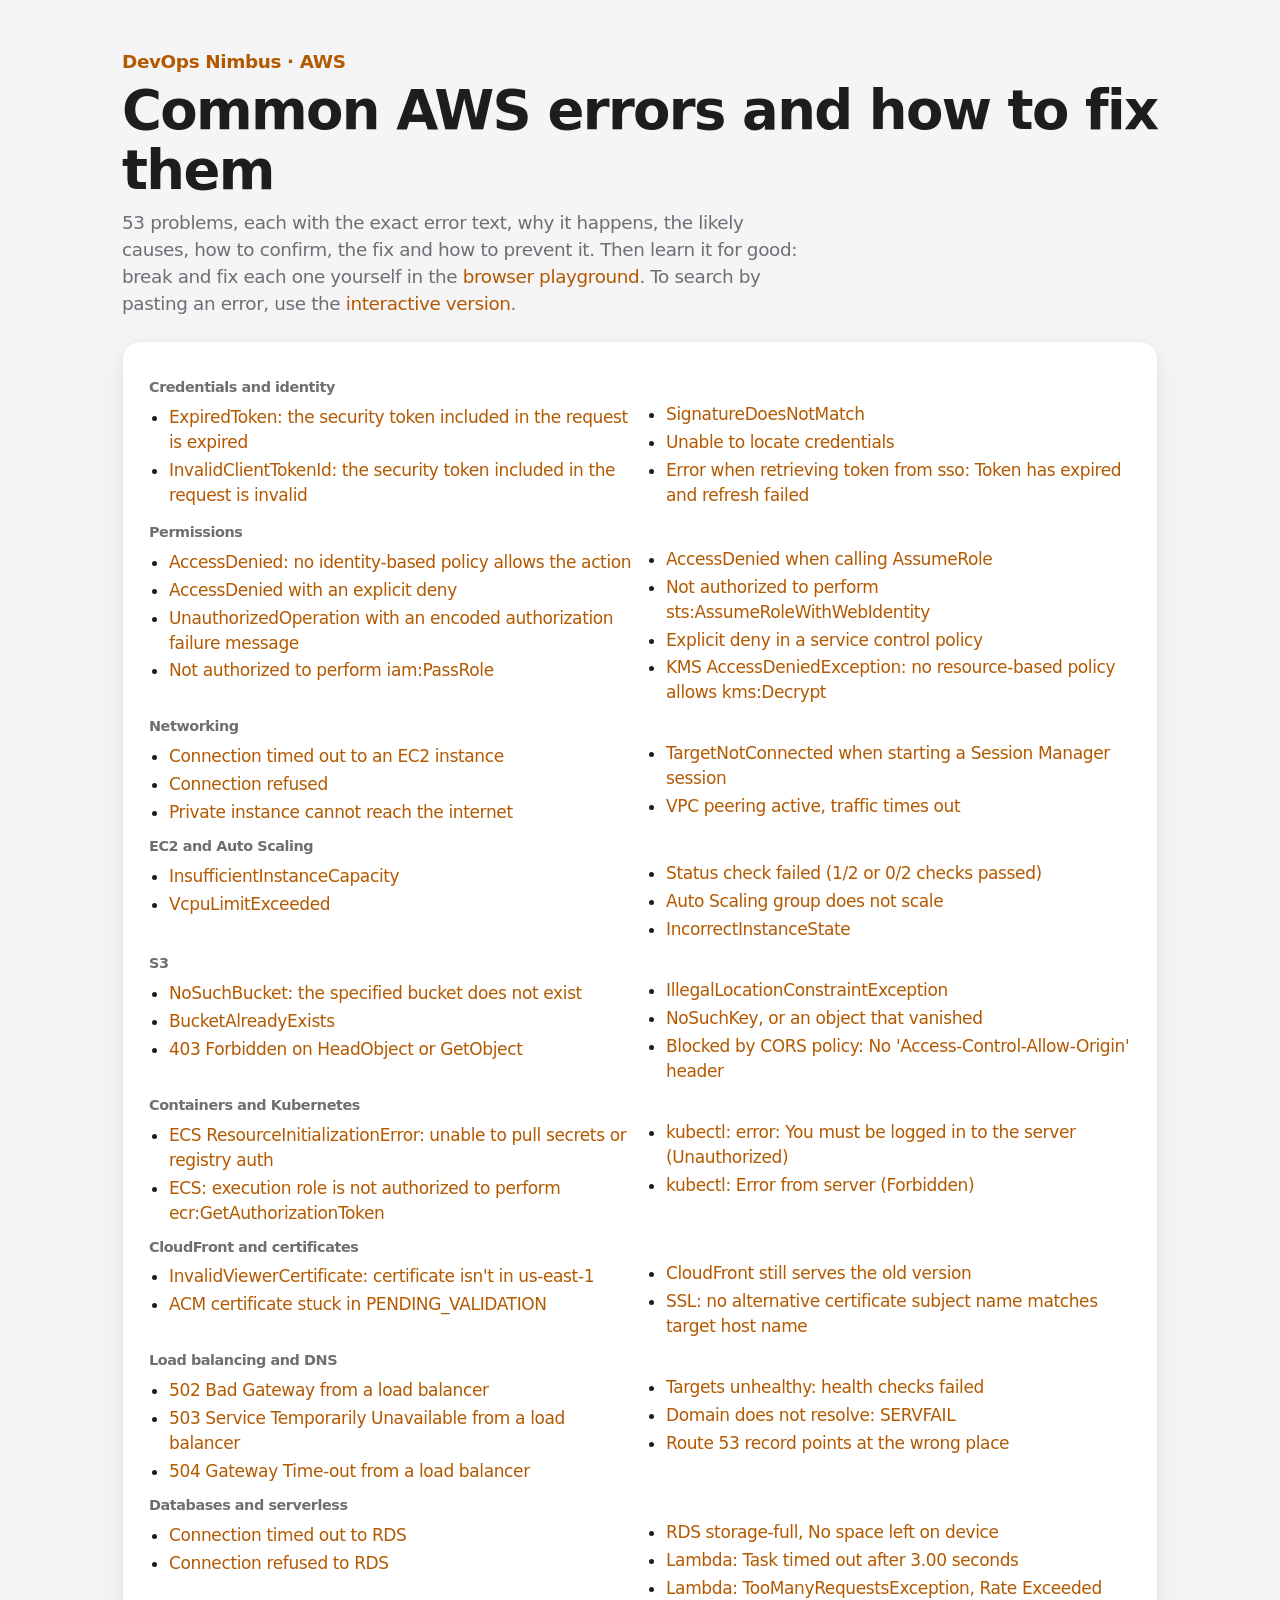
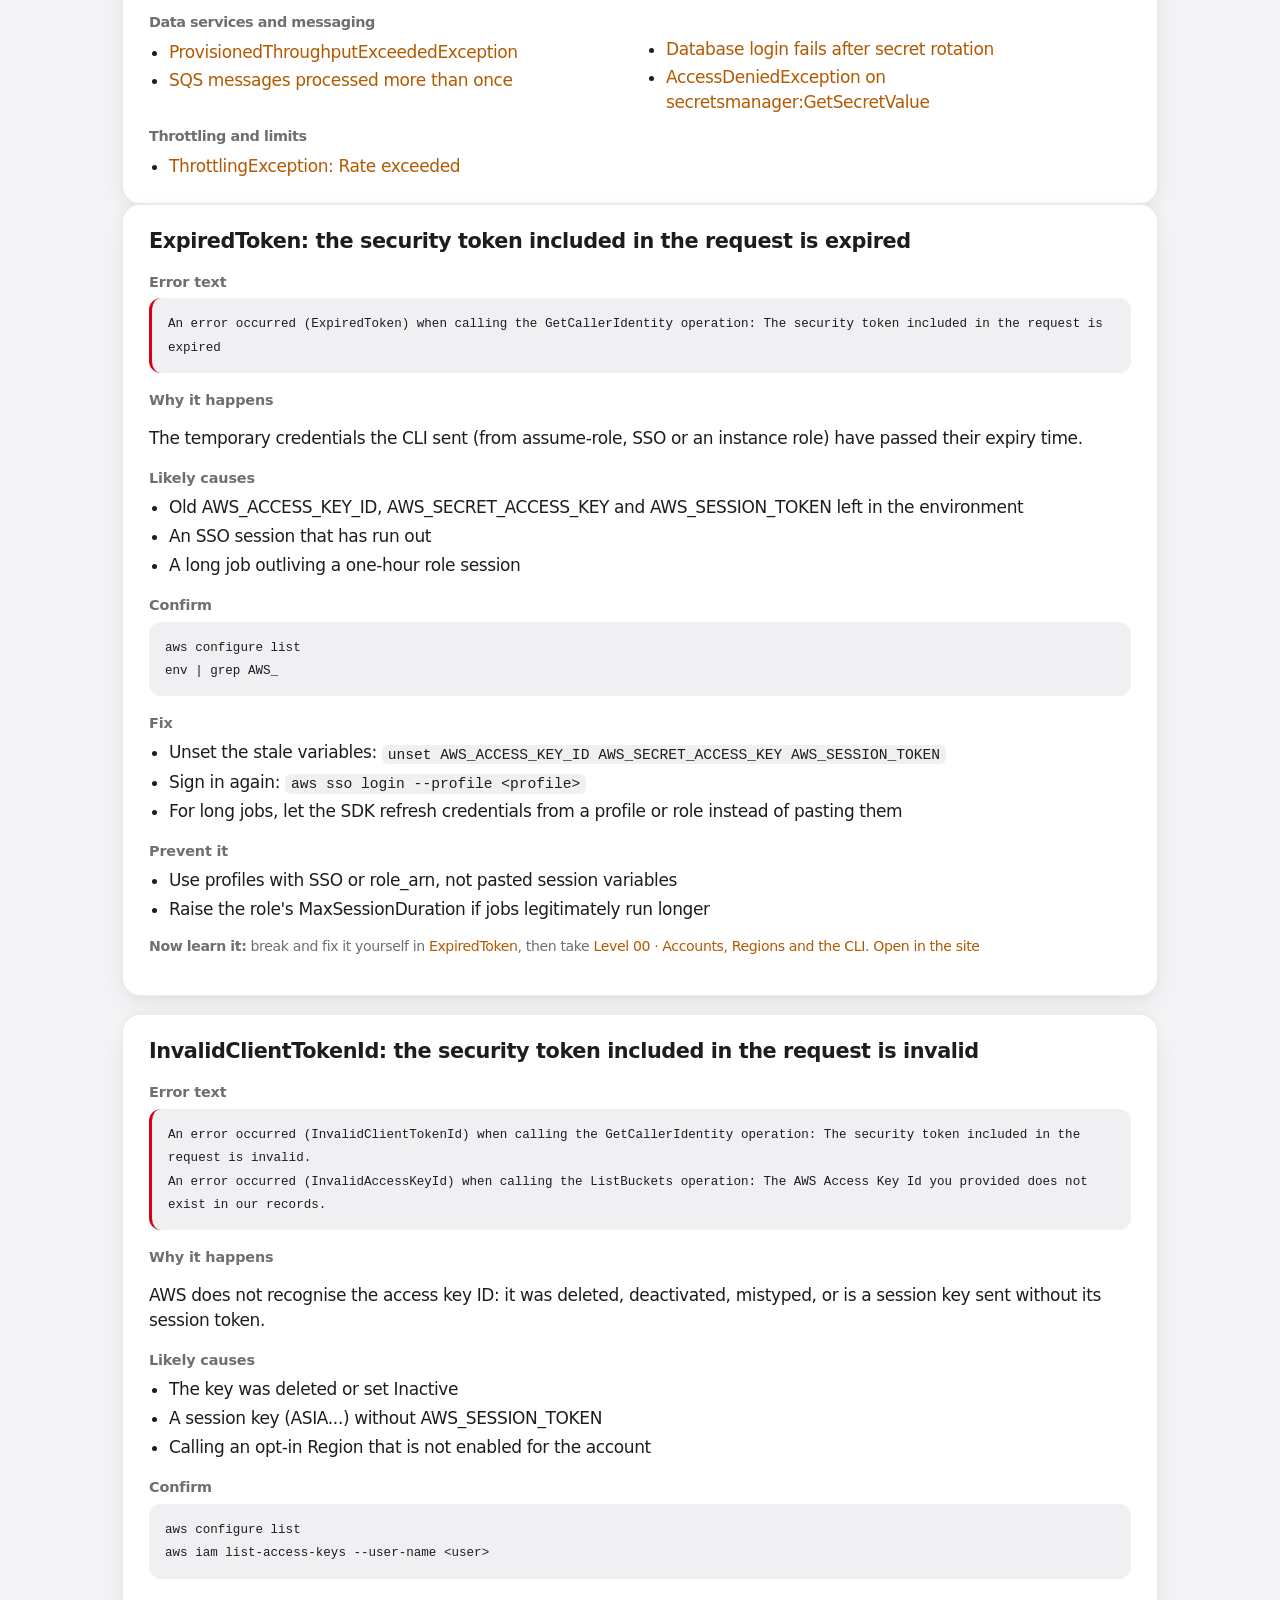
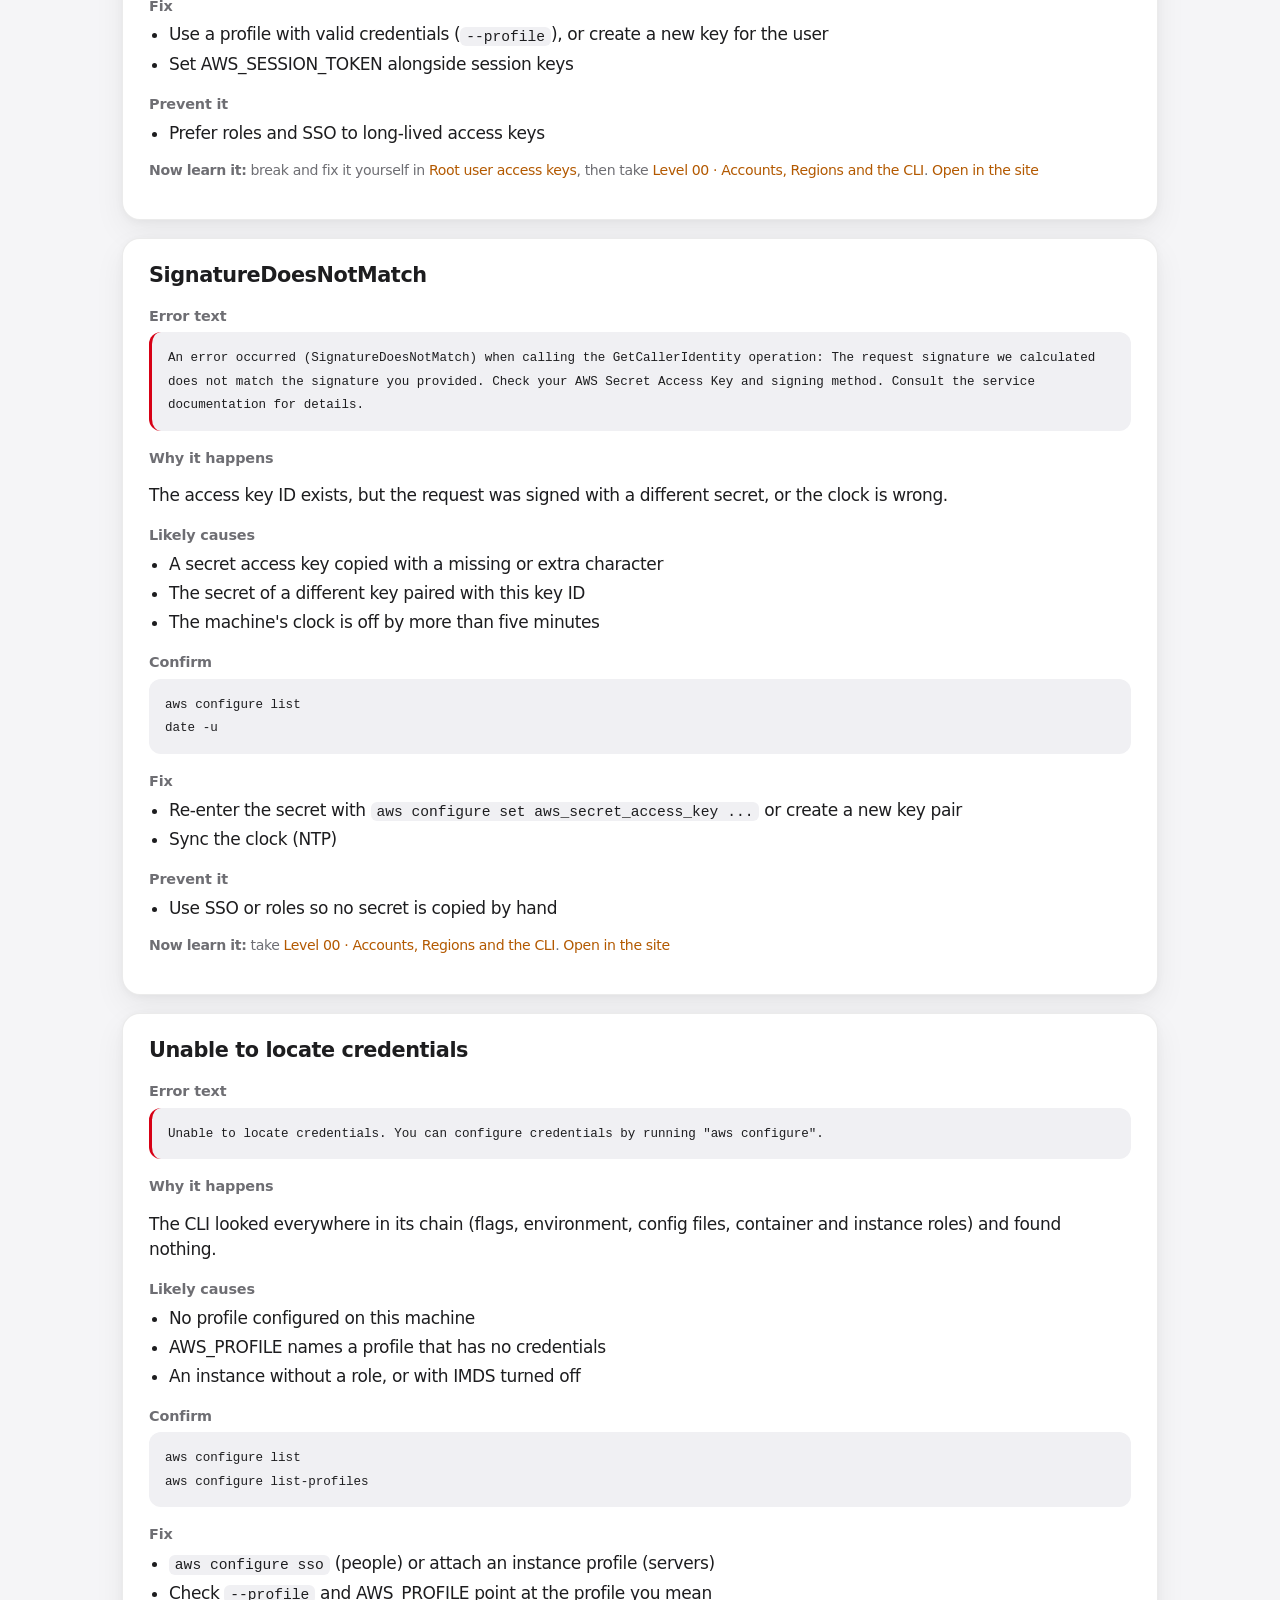
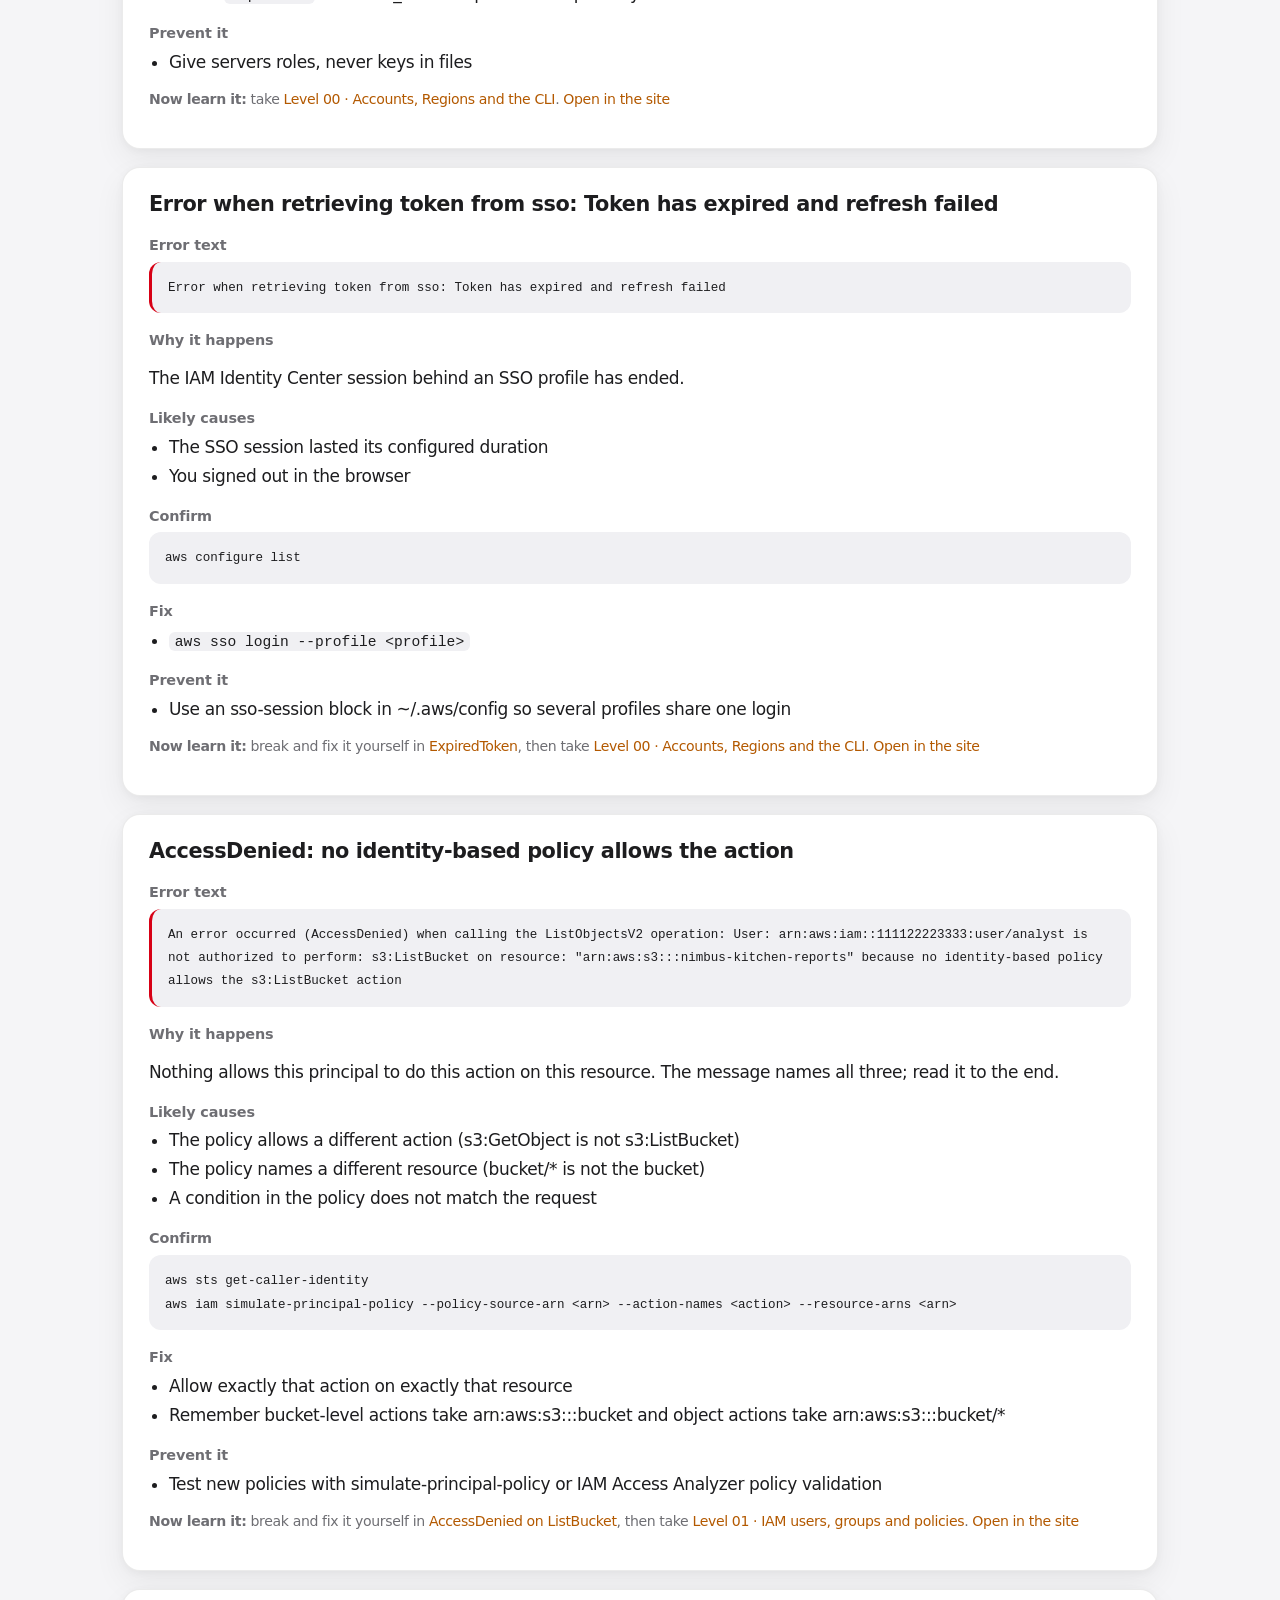
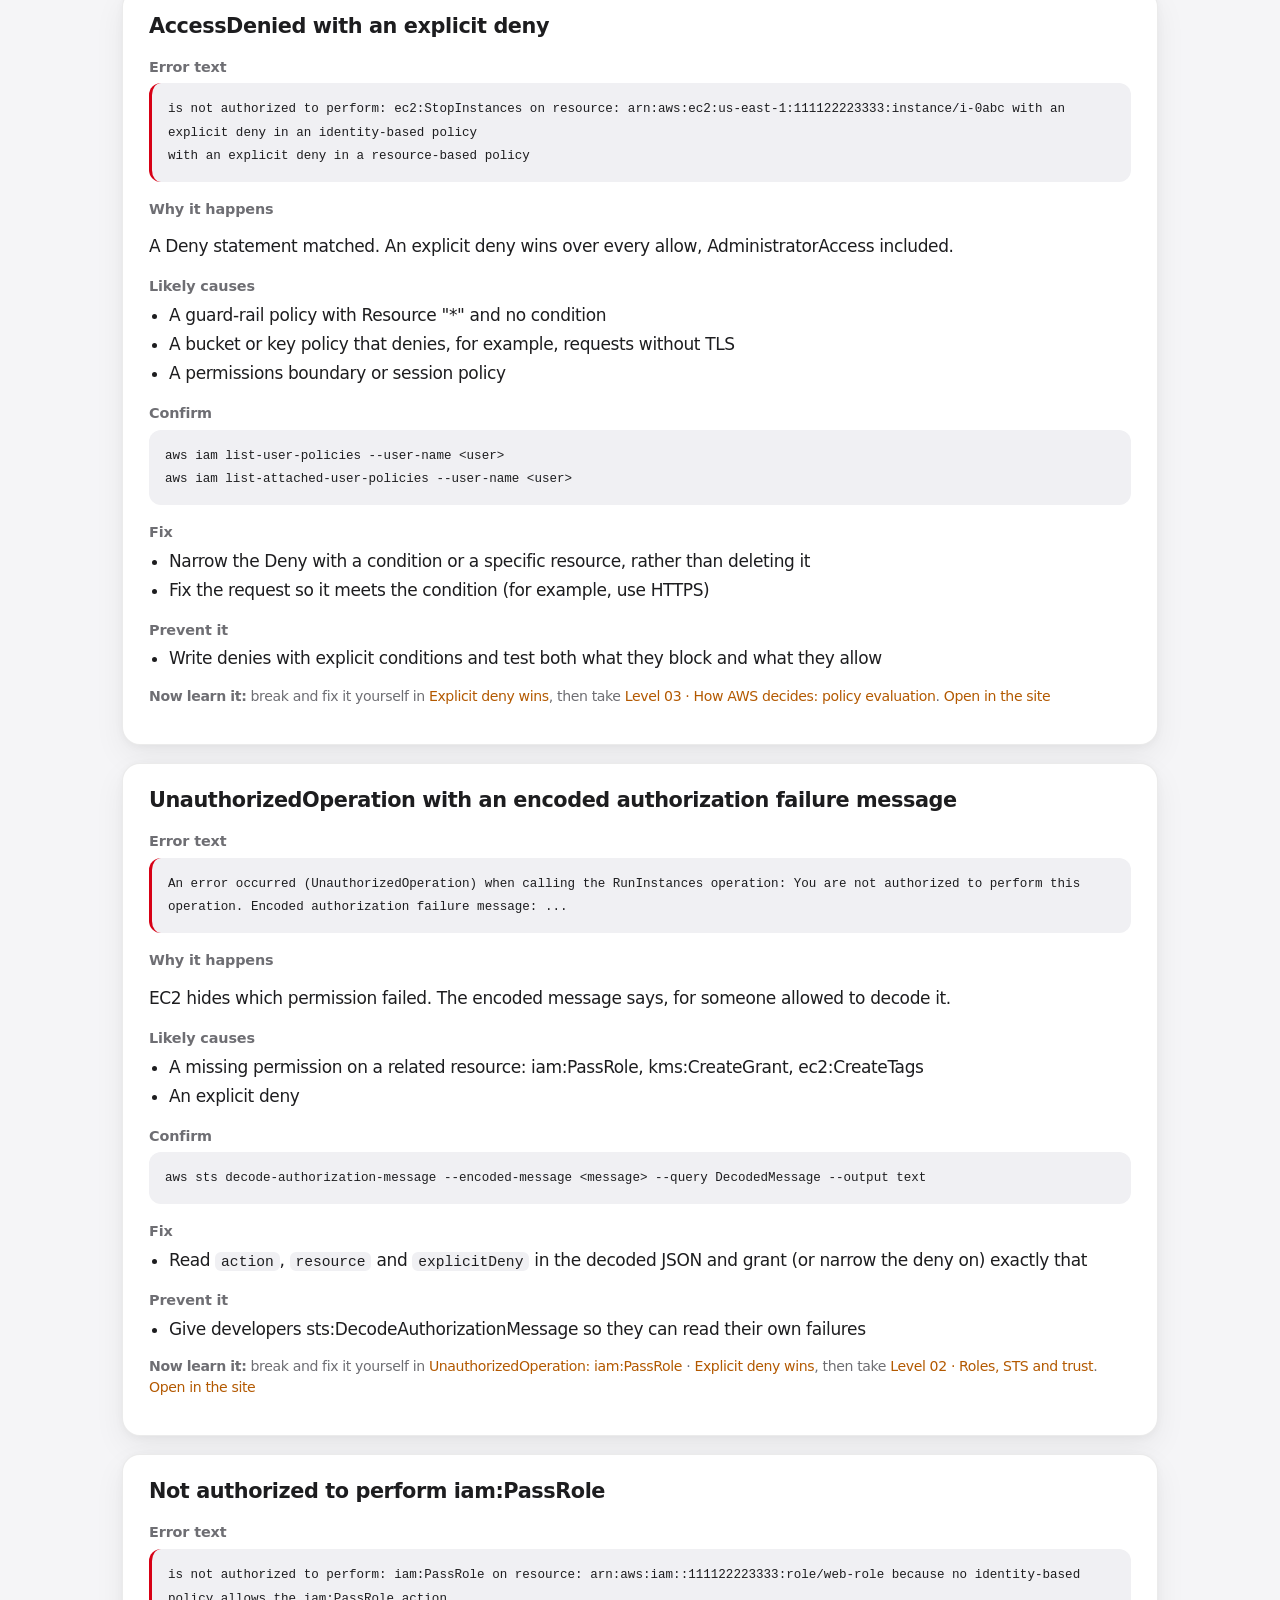
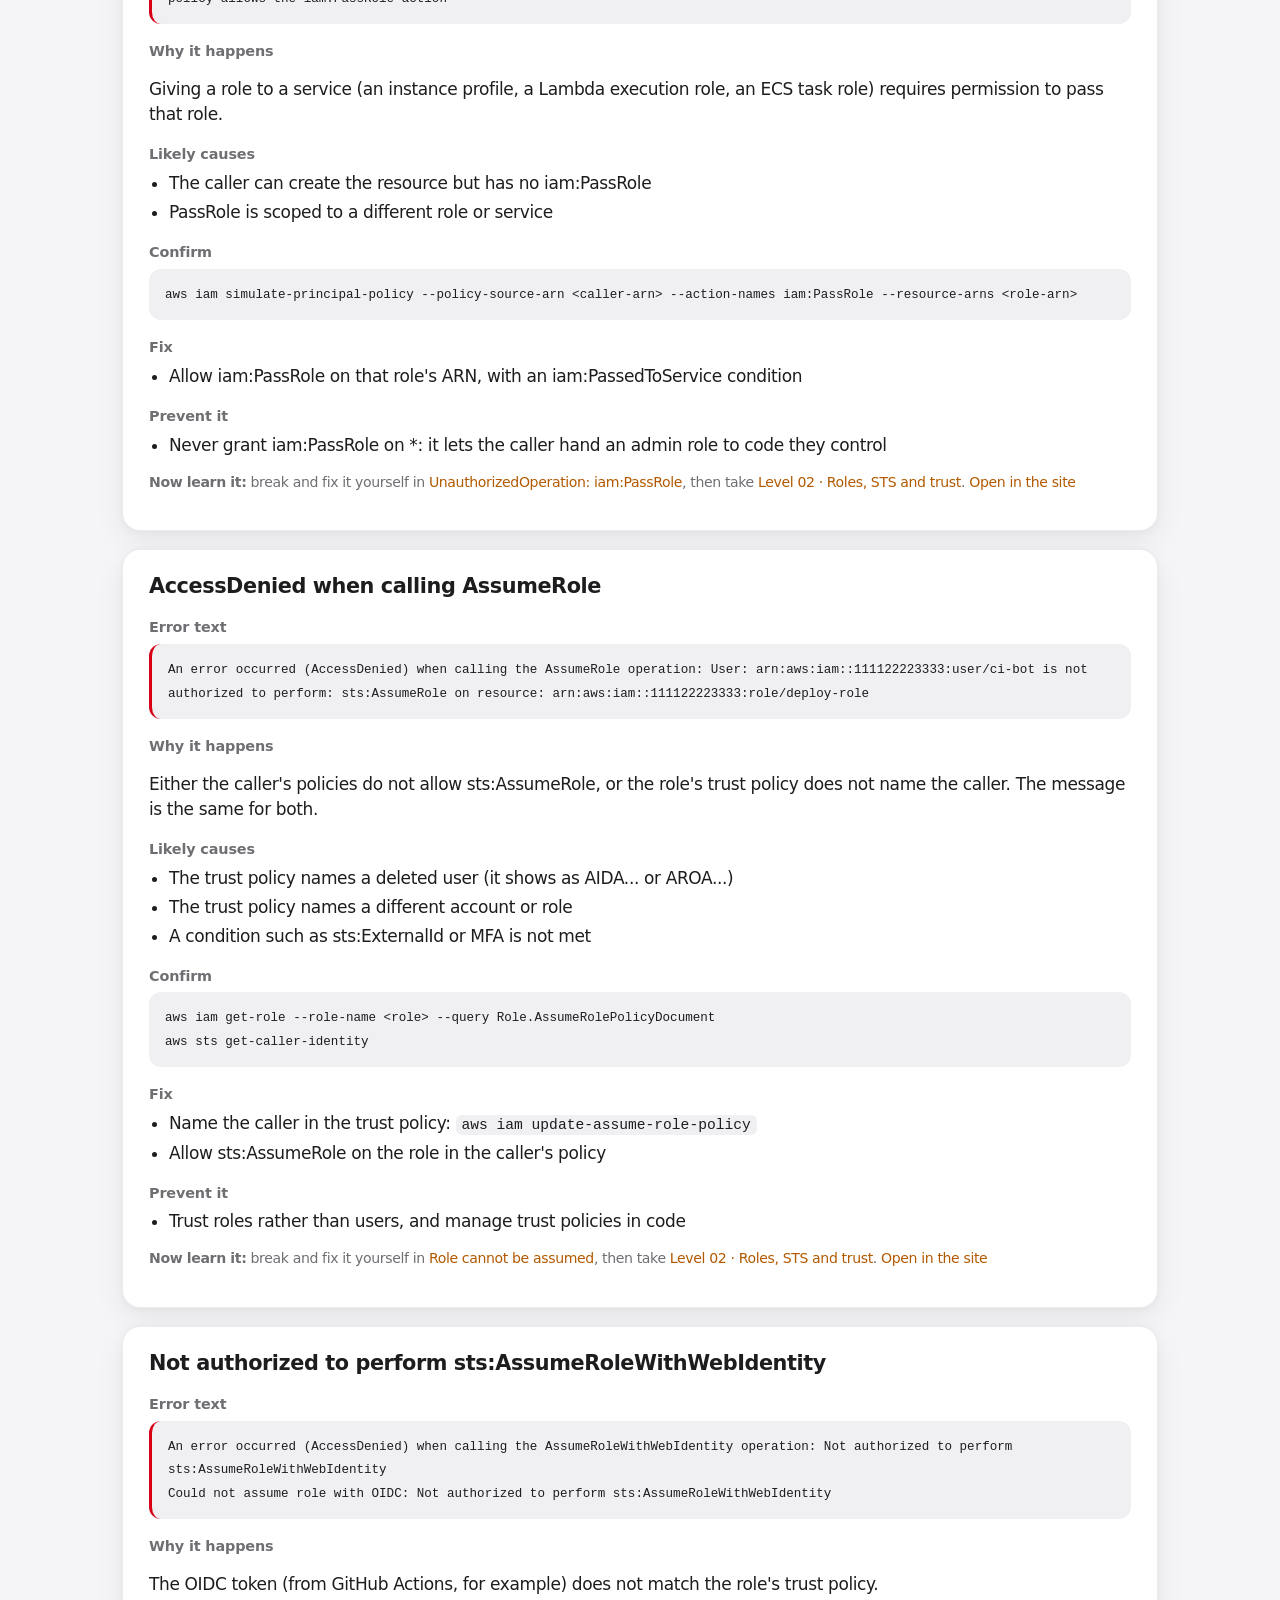
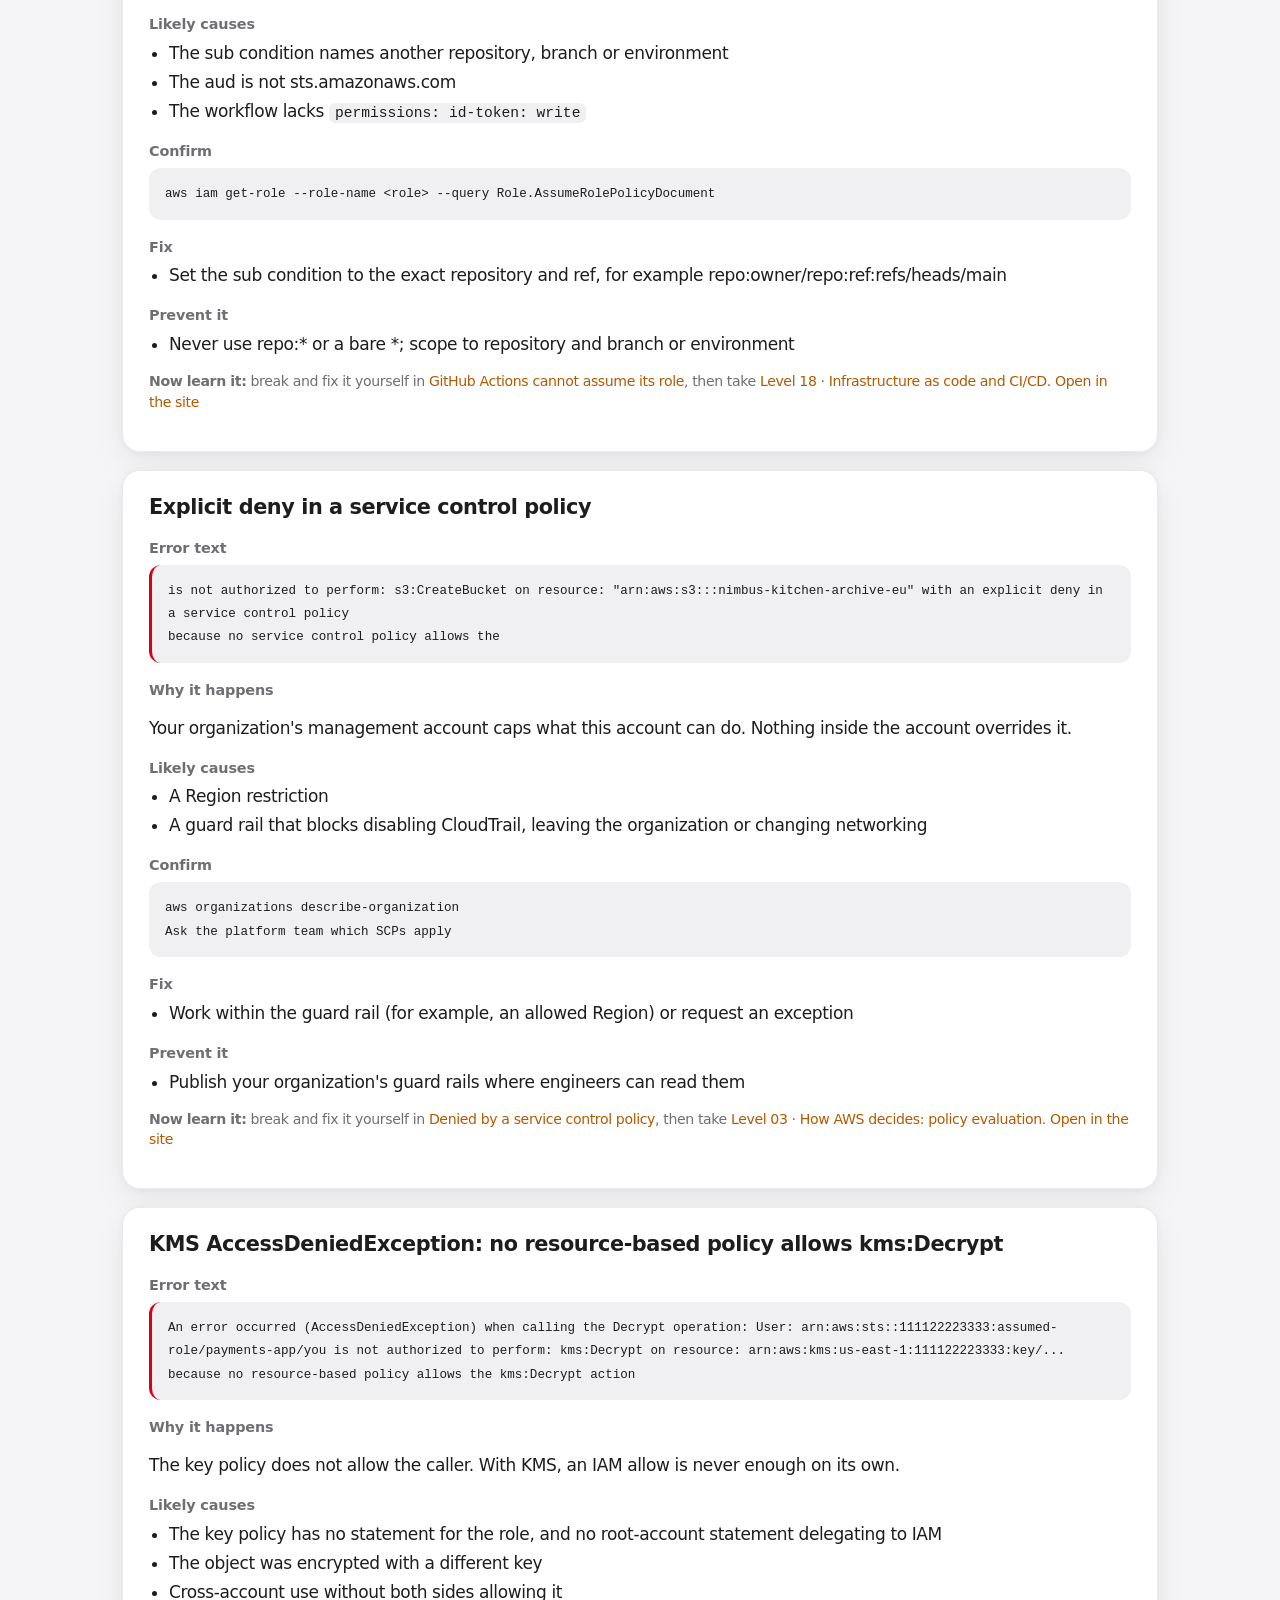
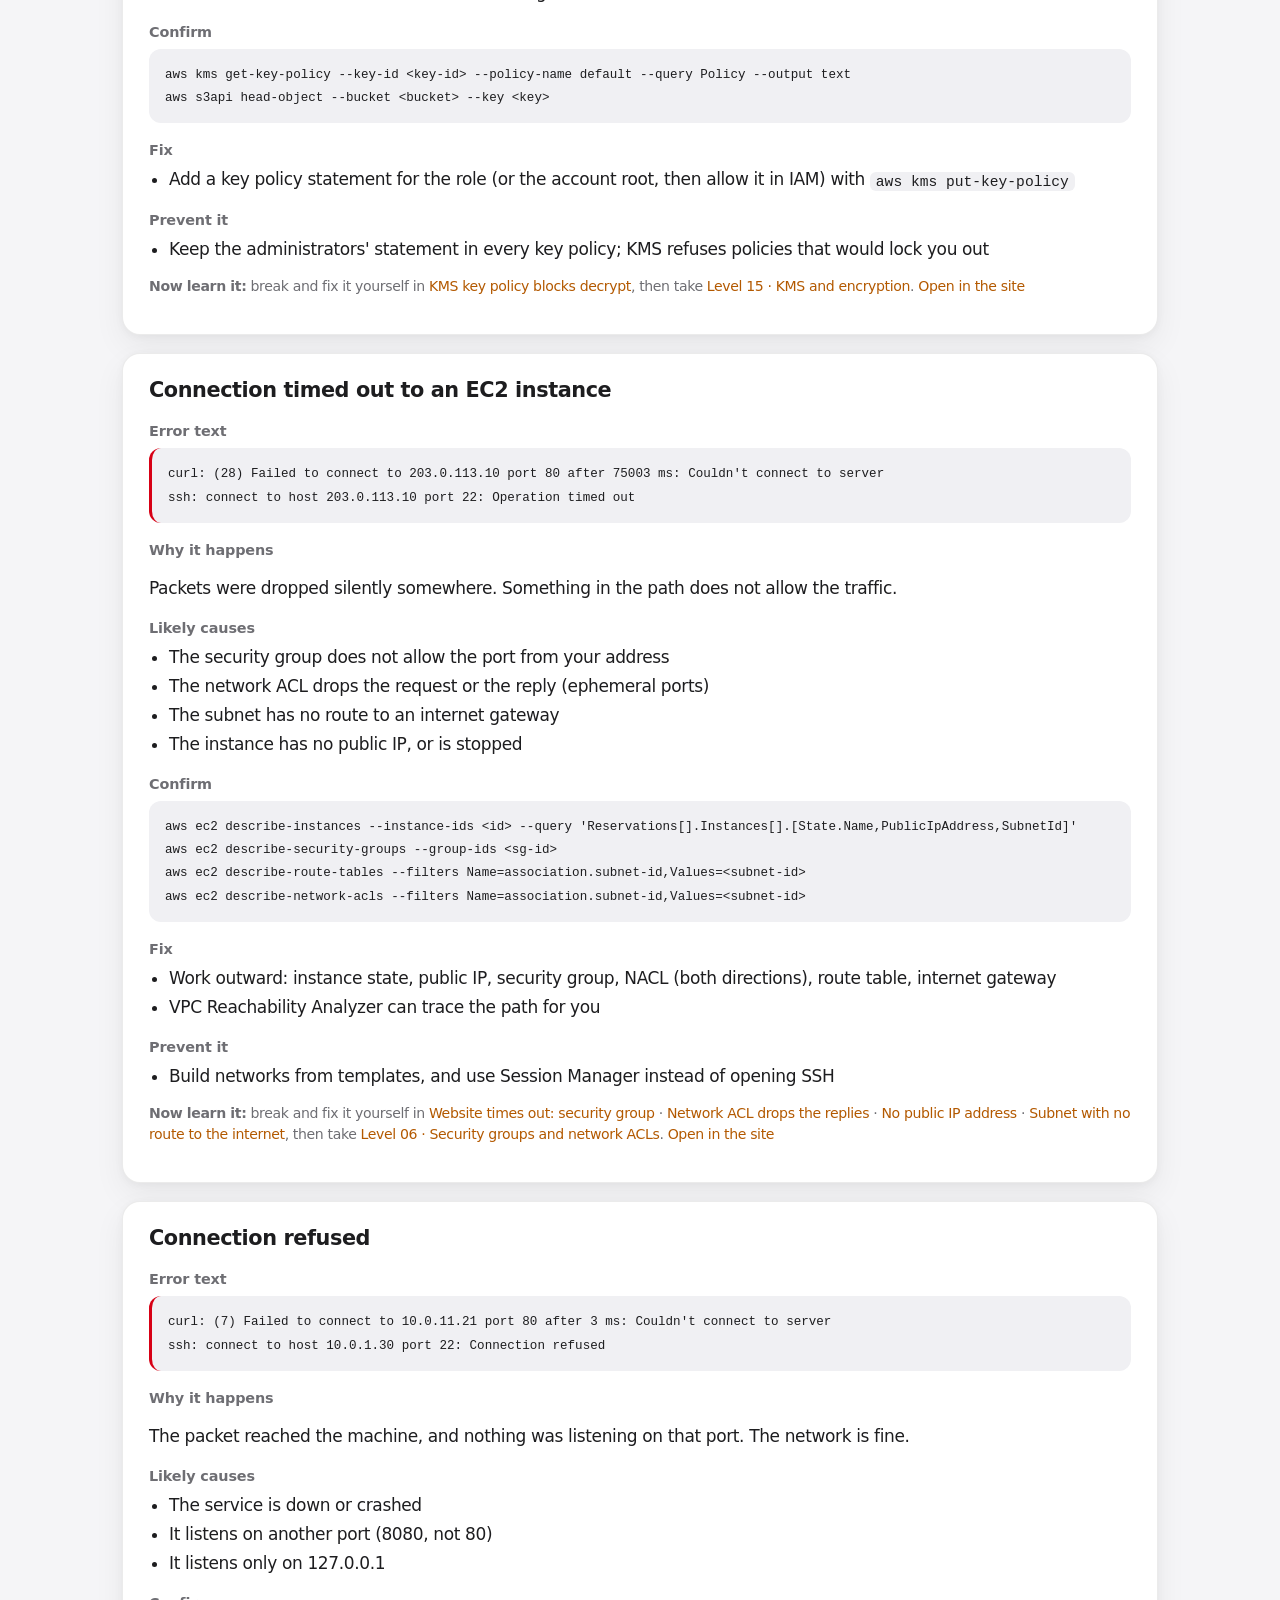
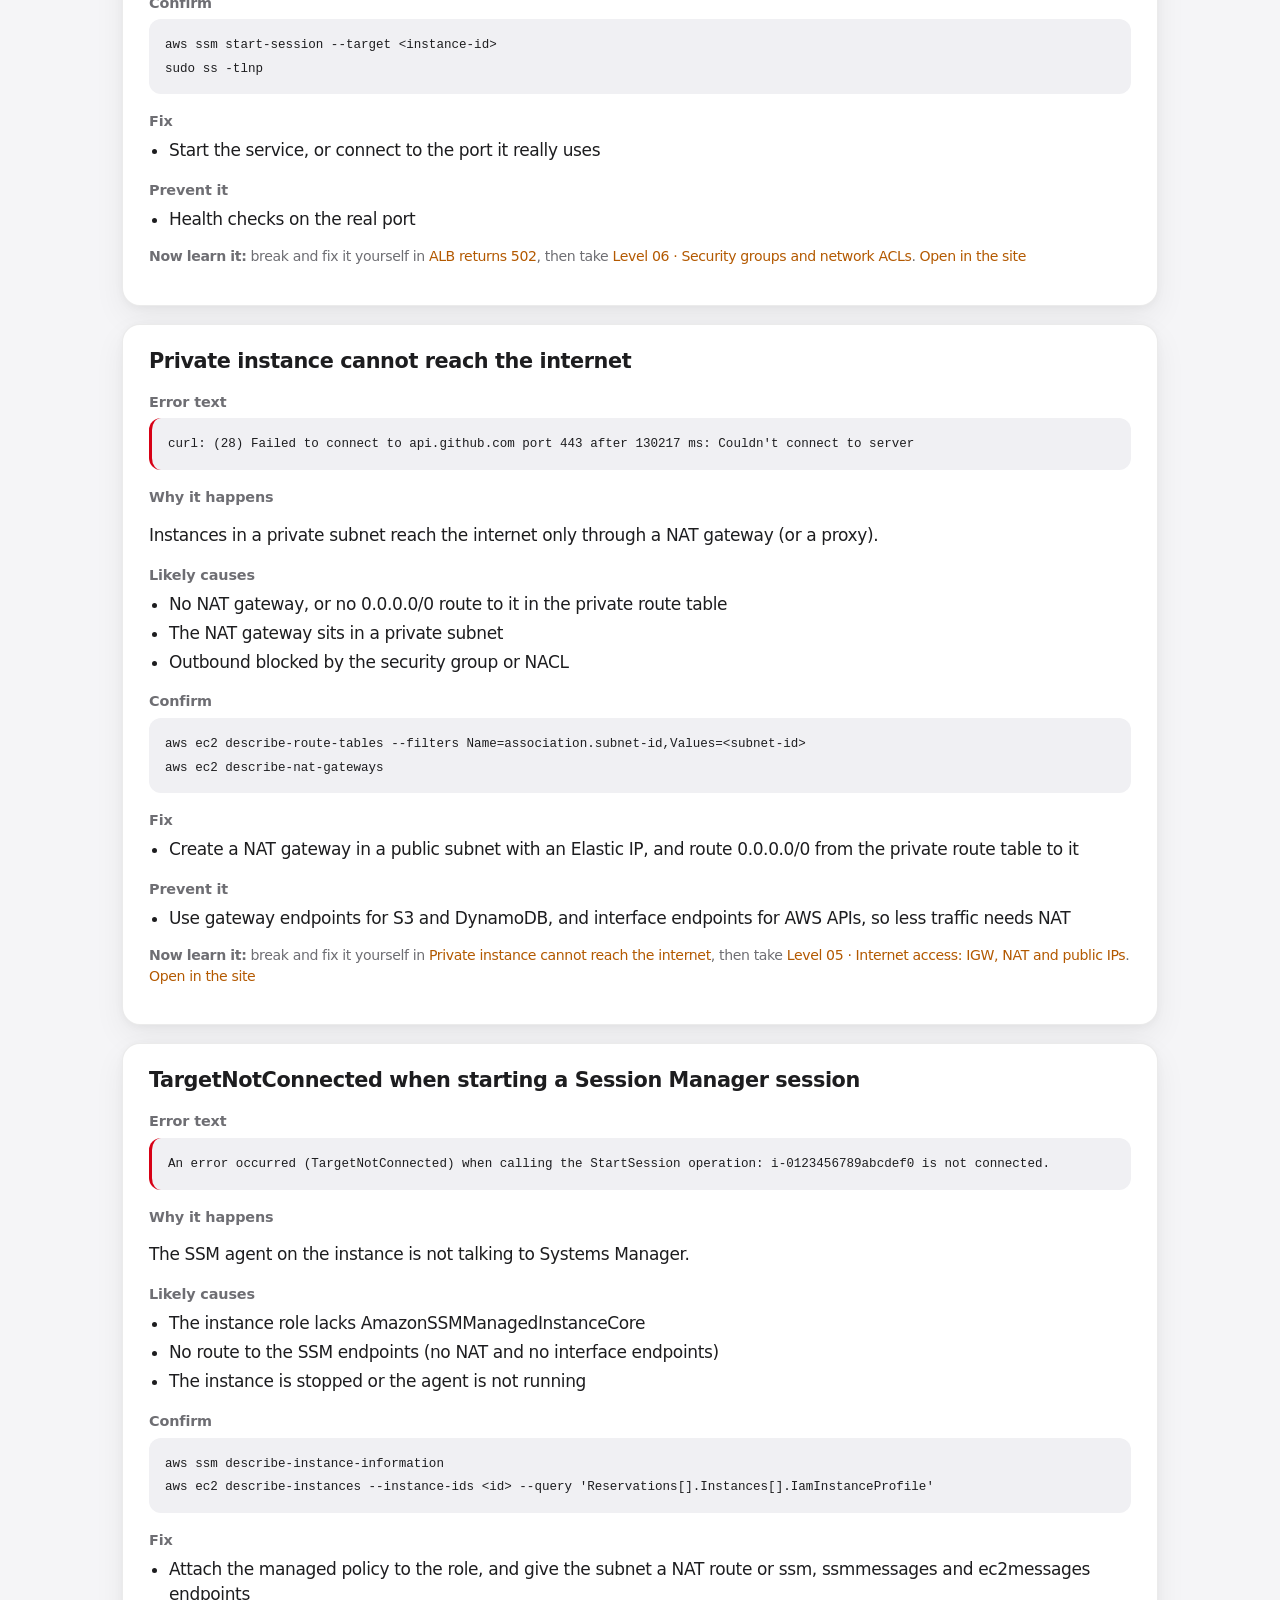
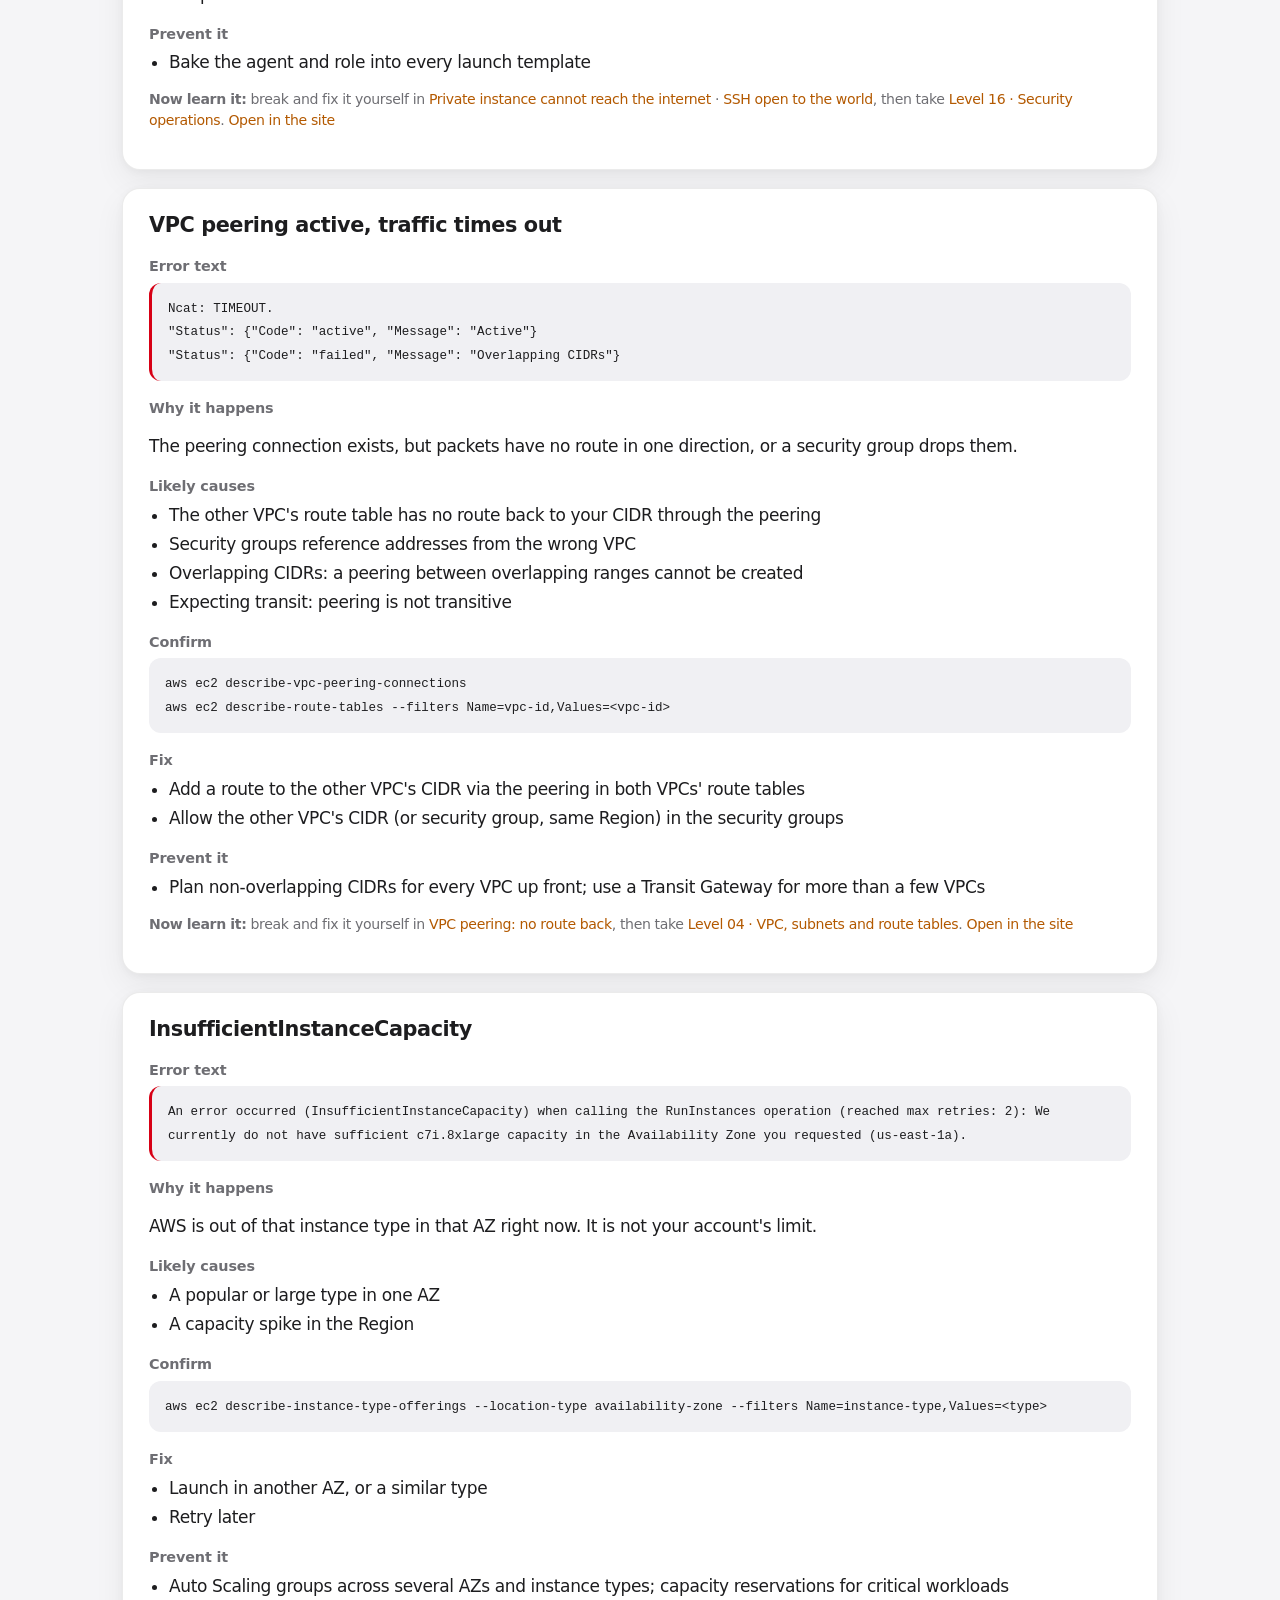
==== commit 6c1f8141: "Rename the AWS track to DevOps Nimbus and add the learning loop The site joins the DevOps Nimbus fam" ====
--- a/site/problems.html
+++ b/site/problems.html
@@ -4,7 +4,7 @@
   <meta charset="utf-8">
   <meta name="viewport" content="width=device-width, initial-scale=1">
   <meta http-equiv="Content-Security-Policy" content="default-src 'self'; script-src 'self'; style-src 'self'; img-src 'self' data:; connect-src 'none'; base-uri 'none'; form-action 'none'">
-  <title>Common AWS errors and how to fix them · AWS Quest</title>
+  <title>Common AWS errors and how to fix them · AWS · DevOps Nimbus</title>
   <meta name="description" content="What common AWS errors mean and how to fix them: AccessDenied, ExpiredToken, UnauthorizedOperation, iam:PassRole, connection timeouts, ALB 502/503/504, NoSuchBucket, KMS AccessDeniedException, Lambda timeouts and more.">
   <meta property="og:type" content="article">
   <meta property="og:title" content="Common AWS errors and how to fix them">
@@ -12,11 +12,11 @@
   <meta property="og:url" content="https://sandeepkomal.github.io/AWS/problems.html">
   <link rel="canonical" href="https://sandeepkomal.github.io/AWS/problems.html">
   <link rel="stylesheet" href="style.css">
-  <link rel="icon" href="logo.svg" type="image/svg+xml">
+  <link rel="icon" href="favicon.svg" type="image/svg+xml">
 </head>
 <body>
 <main class="wrap problems">
-<p class="eyebrow"><a href="index.html">AWS Quest</a></p>
+<p class="eyebrow"><a href="index.html">DevOps Nimbus · AWS</a></p>
 <h1>Common AWS errors and how to fix them</h1>
 <p class="lede">53 problems, each with the exact error text, why it happens, the likely causes, how to confirm, the fix and how to prevent it. Then learn it for good: break and fix each one yourself in the <a href="index.html#pg-title">browser playground</a>. To search by pasting an error, use the <a href="index.html#doctor">interactive version</a>.</p>
 <nav class="card problems-index" aria-label="Problems">
@@ -131,7 +131,7 @@
 <section class="card problem" id="access-denied-identity">
 <h3>AccessDenied: no identity-based policy allows the action</h3>
 <h4>Error text</h4>
-<pre class="error-text"><code>An error occurred (AccessDenied) when calling the ListObjectsV2 operation: User: arn:aws:iam::111122223333:user/analyst is not authorized to perform: s3:ListBucket on resource: &quot;arn:aws:s3:::quest-kitchen-reports&quot; because no identity-based policy allows the s3:ListBucket action</code></pre>
+<pre class="error-text"><code>An error occurred (AccessDenied) when calling the ListObjectsV2 operation: User: arn:aws:iam::111122223333:user/analyst is not authorized to perform: s3:ListBucket on resource: &quot;arn:aws:s3:::nimbus-kitchen-reports&quot; because no identity-based policy allows the s3:ListBucket action</code></pre>
 <h4>Why it happens</h4>
 <p>Nothing allows this principal to do this action on this resource. The message names all three; read it to the end.</p>
 <h4>Likely causes</h4>
@@ -232,7 +232,7 @@
 <section class="card problem" id="scp-denied">
 <h3>Explicit deny in a service control policy</h3>
 <h4>Error text</h4>
-<pre class="error-text"><code>is not authorized to perform: s3:CreateBucket on resource: &quot;arn:aws:s3:::quest-kitchen-archive-eu&quot; with an explicit deny in a service control policy
+<pre class="error-text"><code>is not authorized to perform: s3:CreateBucket on resource: &quot;arn:aws:s3:::nimbus-kitchen-archive-eu&quot; with an explicit deny in a service control policy
 because no service control policy allows the</code></pre>
 <h4>Why it happens</h4>
 <p>Your organization's management account caps what this account can do. Nothing inside the account overrides it.</p>
@@ -527,7 +527,7 @@
 <section class="card problem" id="s3-cors">
 <h3>Blocked by CORS policy: No 'Access-Control-Allow-Origin' header</h3>
 <h4>Error text</h4>
-<pre class="error-text"><code>Access to fetch at 'https://quest-kitchen-media.s3.us-east-1.amazonaws.com/menu.json' from origin 'https://shop.example.com' has been blocked by CORS policy: No 'Access-Control-Allow-Origin' header is present on the requested resource.
+<pre class="error-text"><code>Access to fetch at 'https://nimbus-kitchen-media.s3.us-east-1.amazonaws.com/menu.json' from origin 'https://shop.example.com' has been blocked by CORS policy: No 'Access-Control-Allow-Origin' header is present on the requested resource.
 CORSResponse: This CORS request is not allowed. This is usually because the evalution of Origin, request method / Access-Control-Request-Method or Access-Control-Request-Headers are not whitelisted by the resource's CORS spec.
 An error occurred (NoSuchCORSConfiguration) when calling the GetBucketCors operation: The CORS configuration does not exist</code></pre>
 <h4>Why it happens</h4>
--- a/site/style.css
+++ b/site/style.css
@@ -1,4 +1,4 @@
-/* AWS Quest site.
+/* DevOps Nimbus AWS site.
    Calm, product-page styling: system font, generous space, one accent. */
 :root {
   --bg: #f5f5f7;
@@ -90,7 +90,7 @@
 .brand:hover { text-decoration: none; }
 .brand img { display: block; width: 22px; height: 22px; }
 .top nav { display: flex; gap: 2px; overflow-x: auto; flex: 1; justify-content: center; scrollbar-width: none; }
-.top nav a { color: var(--text); opacity: .8; padding: 6px 12px; border-radius: 99px; white-space: nowrap; font-size: .82rem; transition: opacity .2s, background .2s; }
+.top nav a { color: var(--text); opacity: .8; padding: 6px 10px; border-radius: 99px; white-space: nowrap; font-size: .82rem; transition: opacity .2s, background .2s; }
 .top nav a:hover { opacity: 1; text-decoration: none; }
 .top nav a[aria-current="page"] { opacity: 1; background: var(--code-bg); font-weight: 500; }
 /* Two modes: Learn (the course) and Fix (the reference for something broken now). */
@@ -100,8 +100,6 @@
 .mode.fix { background: var(--warn-soft); }
 .mode.fix .mode-k { color: var(--warn-text); }
 .mode.fix a[aria-current="page"] { background: var(--surface); }
-.gh { display: inline-flex; align-items: center; font-size: .8rem; font-weight: 500; color: var(--on-accent); background: var(--accent); border-radius: 99px; padding: 6px 14px; transition: background .2s; }
-.gh:hover { background: var(--accent-hover); text-decoration: none; }
 
 main { padding-bottom: 64px; min-height: 70vh; }
 .tab > h2 { font-size: clamp(2rem, 4.5vw, 3rem); font-weight: 700; margin: 48px 0 14px; }
@@ -186,7 +184,7 @@
   .stats div { background: #161618; }
 }
 /* Practise on your own machine */
-.start-grid { display: grid; grid-template-columns: 1fr 1fr; gap: 18px; margin-top: 20px; }
+.start-grid { display: grid; grid-template-columns: repeat(2, minmax(0, 1fr)); gap: 18px; margin-top: 20px; }
 .start-grid h3 { font-size: 1.3rem; margin: 0 0 4px; }
 .start-grid .muted { margin: 0 0 16px; }
 pre.start { line-height: 1.7; }
@@ -521,13 +519,16 @@
   .xray { grid-template-columns: minmax(0, 1fr); }
   #xray-note { position: static; }
 }
+/* Brand and search on the first row, the Learn and Fix menus centred on the second. */
+@media (max-width: 1024px) {
+  .top-inner { gap: 6px 10px; flex-wrap: wrap; height: auto; padding-top: 8px; padding-bottom: 6px; }
+  .brand { flex: 1; }
+  .top nav { order: 3; flex-basis: 100%; flex-wrap: wrap; justify-content: center; gap: 6px; }
+}
 @media (max-width: 720px) {
   body { font-size: 16px; }
   .wrap { padding: 0 16px; }
-  .top-inner { gap: 6px 10px; flex-wrap: wrap; height: auto; padding-top: 8px; padding-bottom: 6px; }
-  .gh { display: none; }
-  .brand { font-size: .95rem; flex: 1; }
-  .top nav { order: 3; flex-basis: 100%; flex-wrap: wrap; gap: 6px; margin: 0 -8px; }
+  .top nav { margin: 0 -8px; }
   .top nav a { padding: 6px 8px; text-align: center; }
   .mode { flex-wrap: wrap; justify-content: center; }
   .mode-k { padding: 0 4px 0 8px; }
@@ -570,7 +571,7 @@
 .problems { padding-top: 48px; }
 .problems h1 { font-size: clamp(2.2rem, 5vw, 3.4rem); margin: 0 0 14px; }
 .problems .problem { margin: 0 0 18px; scroll-margin-top: 24px; }
-.problems .problem h3 { margin: 0; font-size: 1.3rem; }
+.problems .problem h3 { margin: 0; font-size: 1.3rem; overflow-wrap: anywhere; }
 .problems-index h2 { font-size: .9rem; color: var(--muted); margin: 14px 0 6px; }
 .problems-index ul { margin: 0; padding-left: 20px; columns: 2; column-gap: 32px; }
 .problems-index li { margin: 3px 0; break-inside: avoid; }
@@ -643,3 +644,68 @@
 .pg-main > * { min-width: 0; }
 .pg-try .chip { max-width: 100%; }
 #doctor-out .problem h3, .problems .problem h3 { font: 600 1.3rem/1.25 -apple-system, BlinkMacSystemFont, "SF Pro Text", "Helvetica Neue", "Segoe UI", system-ui, sans-serif; letter-spacing: -.02em; }
+
+/* Learning loop: continue, on-call shift, streak, and the order check in each level. */
+.engage { display: grid; grid-template-columns: repeat(3, 1fr); gap: 16px; margin: 16px 0 0; text-align: left; }
+.eng-card { display: flex; flex-direction: column; align-items: flex-start; gap: 6px; padding: 24px; border-radius: 22px; background: var(--surface); border: 1px solid var(--hair); }
+.eng-card h3 { margin: 0; font-size: 1.2rem; letter-spacing: -.02em; }
+.eng-card p { margin: 0; color: var(--muted); font-size: .95rem; }
+.eng-card > .pill, .eng-card > .eng-row { margin-top: auto; }
+.eng-card > p:not(.eng-k) { margin-bottom: 10px; }
+.eng-k { display: flex; align-items: center; gap: 8px; color: var(--accent) !important; font-weight: 600; font-size: .85rem !important; }
+.eng-shift.paging { background: var(--warn-soft); border-color: var(--warn); }
+.eng-shift.paging .eng-k { color: var(--warn-text) !important; }
+.eng-time { font-variant-numeric: tabular-nums; }
+.eng-dot { width: 9px; height: 9px; border-radius: 50%; background: var(--warn); animation: eng-page 1.2s ease-in-out infinite; }
+@keyframes eng-page { 50% { opacity: .25; } }
+.eng-row { display: flex; align-items: center; gap: 16px; flex-wrap: wrap; padding-top: 12px; }
+.eng-row .more, .eng-orderbox .more { background: none; border: 0; color: var(--accent); font: inherit; cursor: pointer; padding: 0; }
+.eng-score { display: flex; align-items: baseline; gap: 10px; color: var(--text) !important; font-size: 2.2rem !important; font-weight: 700; letter-spacing: -.04em; line-height: 1.1; }
+.eng-score span { font-size: .95rem; font-weight: 600; letter-spacing: 0; color: var(--accent); }
+.eng-bar { display: block; width: 100%; height: 6px; border-radius: 99px; background: var(--code-bg); overflow: hidden; margin: 4px 0; }
+.eng-bar-fill { display: block; height: 100%; border-radius: inherit; background: var(--accent); }
+.eng-session { font-size: .85rem !important; font-variant-numeric: tabular-nums; }
+.eng-board { grid-column: 1 / -1; padding: 24px; border-radius: 22px; background: var(--surface); border: 1px solid var(--hair); display: grid; gap: 16px; }
+.eng-panels { display: grid; grid-template-columns: 1fr 1.3fr; gap: 16px; }
+.eng-panel { display: flex; flex-direction: column; gap: 6px; padding: 20px; border-radius: 16px; background: var(--surface-2); border: 1px solid var(--hair); }
+.eng-panel p { margin: 0; color: var(--muted); font-size: .9rem; }
+.eng-radar { width: 100%; max-width: 340px; align-self: center; margin: 4px 0; overflow: visible; }
+.eng-r-grid { fill: none; stroke: var(--line); stroke-width: 1; }
+.eng-r-shape { fill: color-mix(in srgb, var(--accent) 22%, transparent); stroke: var(--accent); stroke-width: 2; stroke-linejoin: round; }
+.eng-r-dot { fill: var(--accent); }
+.eng-r-label { fill: var(--muted); font-size: 10.5px; font-family: inherit; }
+.eng-slo { padding: 3px 10px; border-radius: 99px; font-size: .78rem !important; }
+.eng-slo.ok { color: var(--ok) !important; background: var(--ok-soft); }
+.eng-slo.low { color: var(--warn-text) !important; background: var(--warn-soft); }
+.eng-uptime { display: flex; gap: 2px; height: 96px; margin-top: 14px; }
+.eng-30 { display: none; }
+.eng-up { flex: 1; border-radius: 2px; background: var(--code-bg); }
+.eng-up.on { background: var(--ok); }
+.eng-up-axis { display: flex; justify-content: space-between; font-size: .75rem; color: var(--muted); }
+.eng-budget { display: flex; align-items: center; gap: 10px; margin-top: auto; padding-top: 10px; font-size: .88rem; }
+.eng-pips { display: flex; gap: 4px; }
+.eng-pips span { width: 10px; height: 10px; border-radius: 50%; border: 1.5px solid var(--ok); }
+.eng-pips span.on { background: var(--ok); }
+.eng-stats { display: grid; grid-template-columns: repeat(5, 1fr); gap: 1px; background: var(--hair); border-radius: 14px; overflow: hidden; border: 1px solid var(--hair); }
+.eng-stats div { background: var(--surface); padding: 14px 16px; display: flex; flex-direction: column; }
+.eng-stats b { font-size: 1.3rem; letter-spacing: -.02em; font-variant-numeric: tabular-nums; }
+.eng-stats span { color: var(--muted); font-size: .82rem; }
+.eng-orderbox { display: grid; gap: 10px; }
+.eng-order { list-style: none; counter-reset: step; margin: 0; padding: 0; display: grid; gap: 6px; }
+.eng-order li { counter-increment: step; display: flex; align-items: center; gap: 10px; padding: 6px 8px 6px 12px; border-radius: var(--radius-sm); border: 1px solid var(--hair); background: var(--surface-2); }
+.eng-order li::before { content: counter(step); color: var(--muted); font-size: .8rem; width: 1ch; }
+.eng-order li.ok { border-color: var(--ok); background: var(--ok-soft); }
+.eng-order li.off { border-color: var(--bad); background: var(--bad-soft); }
+.eng-order code { flex: 1; font-size: .8rem; overflow-wrap: anywhere; background: none; }
+.eng-moves { display: flex; gap: 4px; }
+.eng-moves button { width: 32px; height: 32px; border-radius: 9px; border: 1px solid var(--line); background: var(--surface); color: var(--text); cursor: pointer; }
+.eng-moves button:disabled { opacity: .35; cursor: default; }
+.eng-msg { margin: 0; font-size: .9rem; color: var(--muted); }
+@media (max-width: 860px) { .engage { grid-template-columns: 1fr; } .eng-panels, .eng-stats { grid-template-columns: 1fr 1fr; } .eng-panels { grid-template-columns: 1fr; } .eng-up:nth-child(-n+60), .eng-90 { display: none; } .eng-30 { display: inline; } .eng-uptime { height: 64px; gap: 3px; } .eng-stats div:last-child { grid-column: 1 / -1; } }
+
+/* DevOps Nimbus brand: the loop mark in the header and footer, the track's own logo in the eyebrow. */
+.brand img.mark { width: 37px; }
+.foot-brand .brand img.mark { width: 47px; }
+.brand-track { color: var(--accent); font-weight: 600; padding-left: 8px; border-left: 1px solid var(--line); }
+.eyebrow { display: inline-flex; align-items: center; gap: 8px; }
+.eyebrow-logo { width: 20px; height: 20px; }
